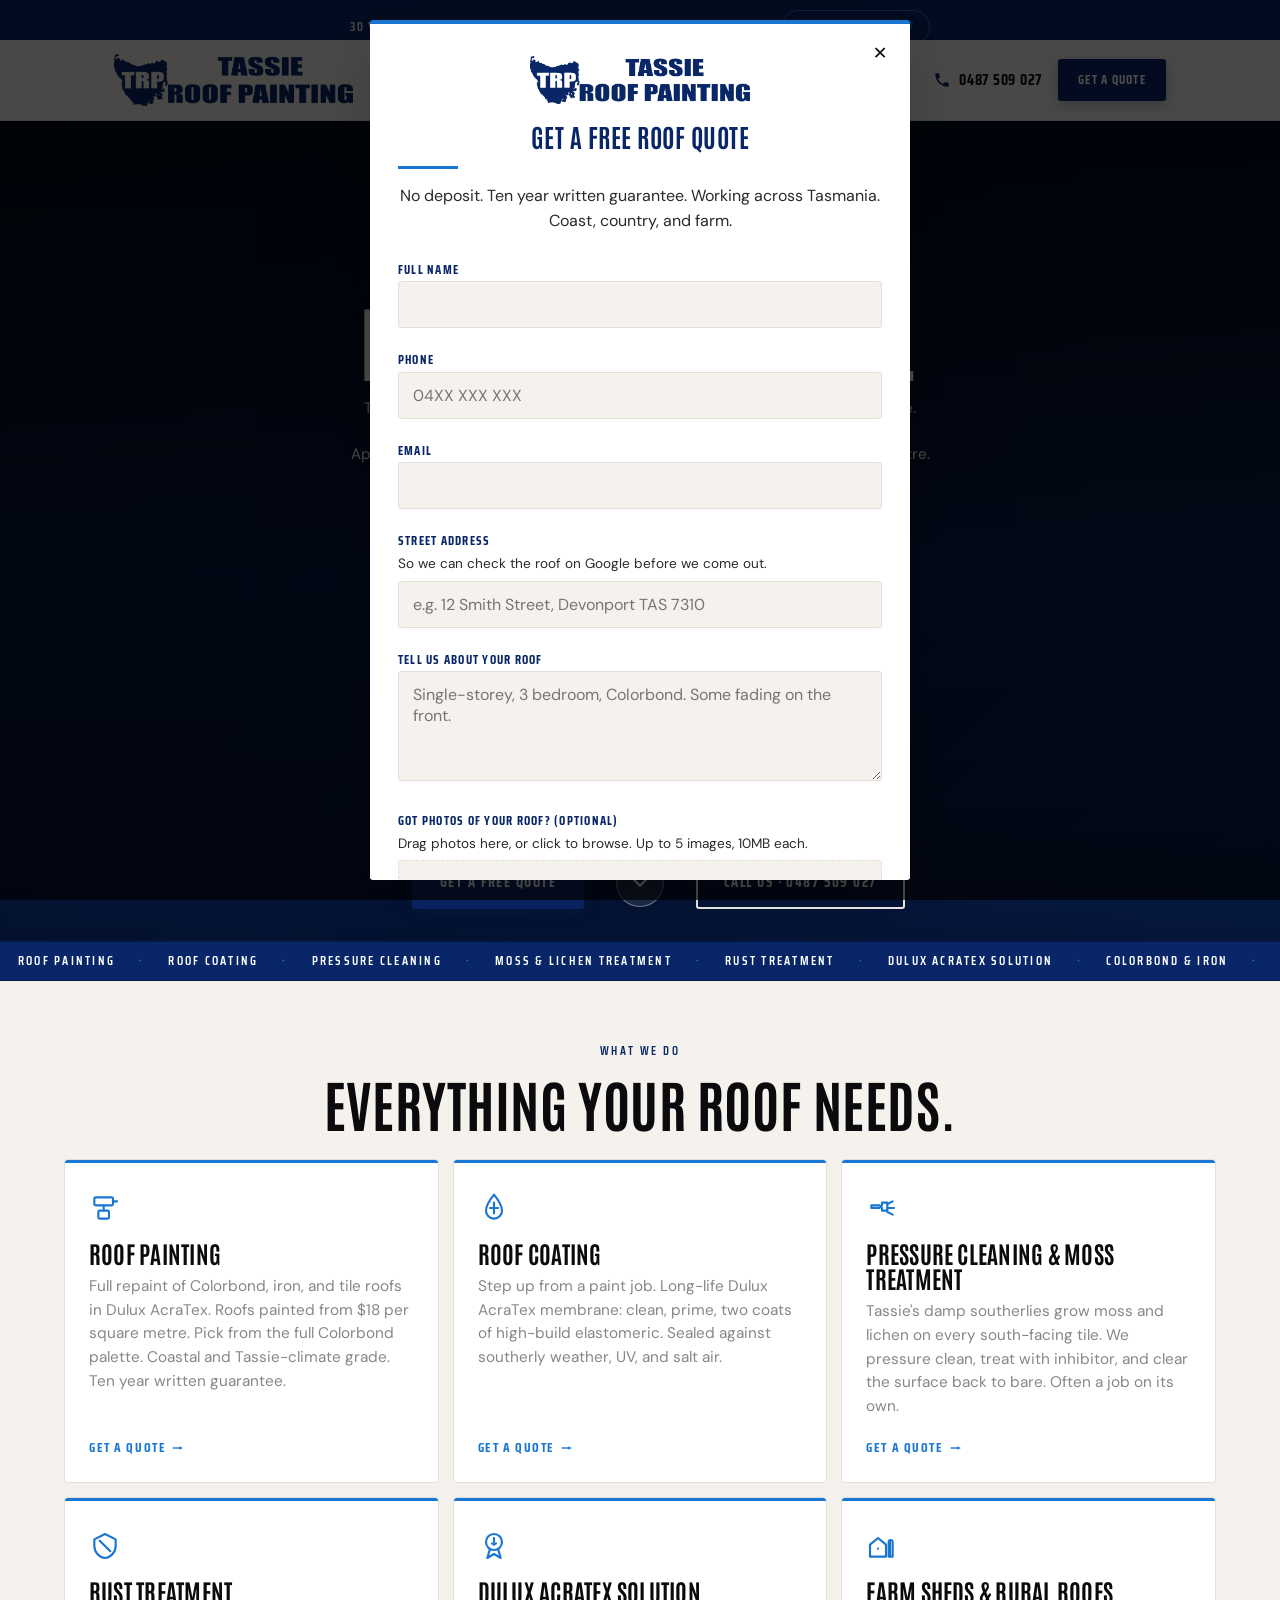
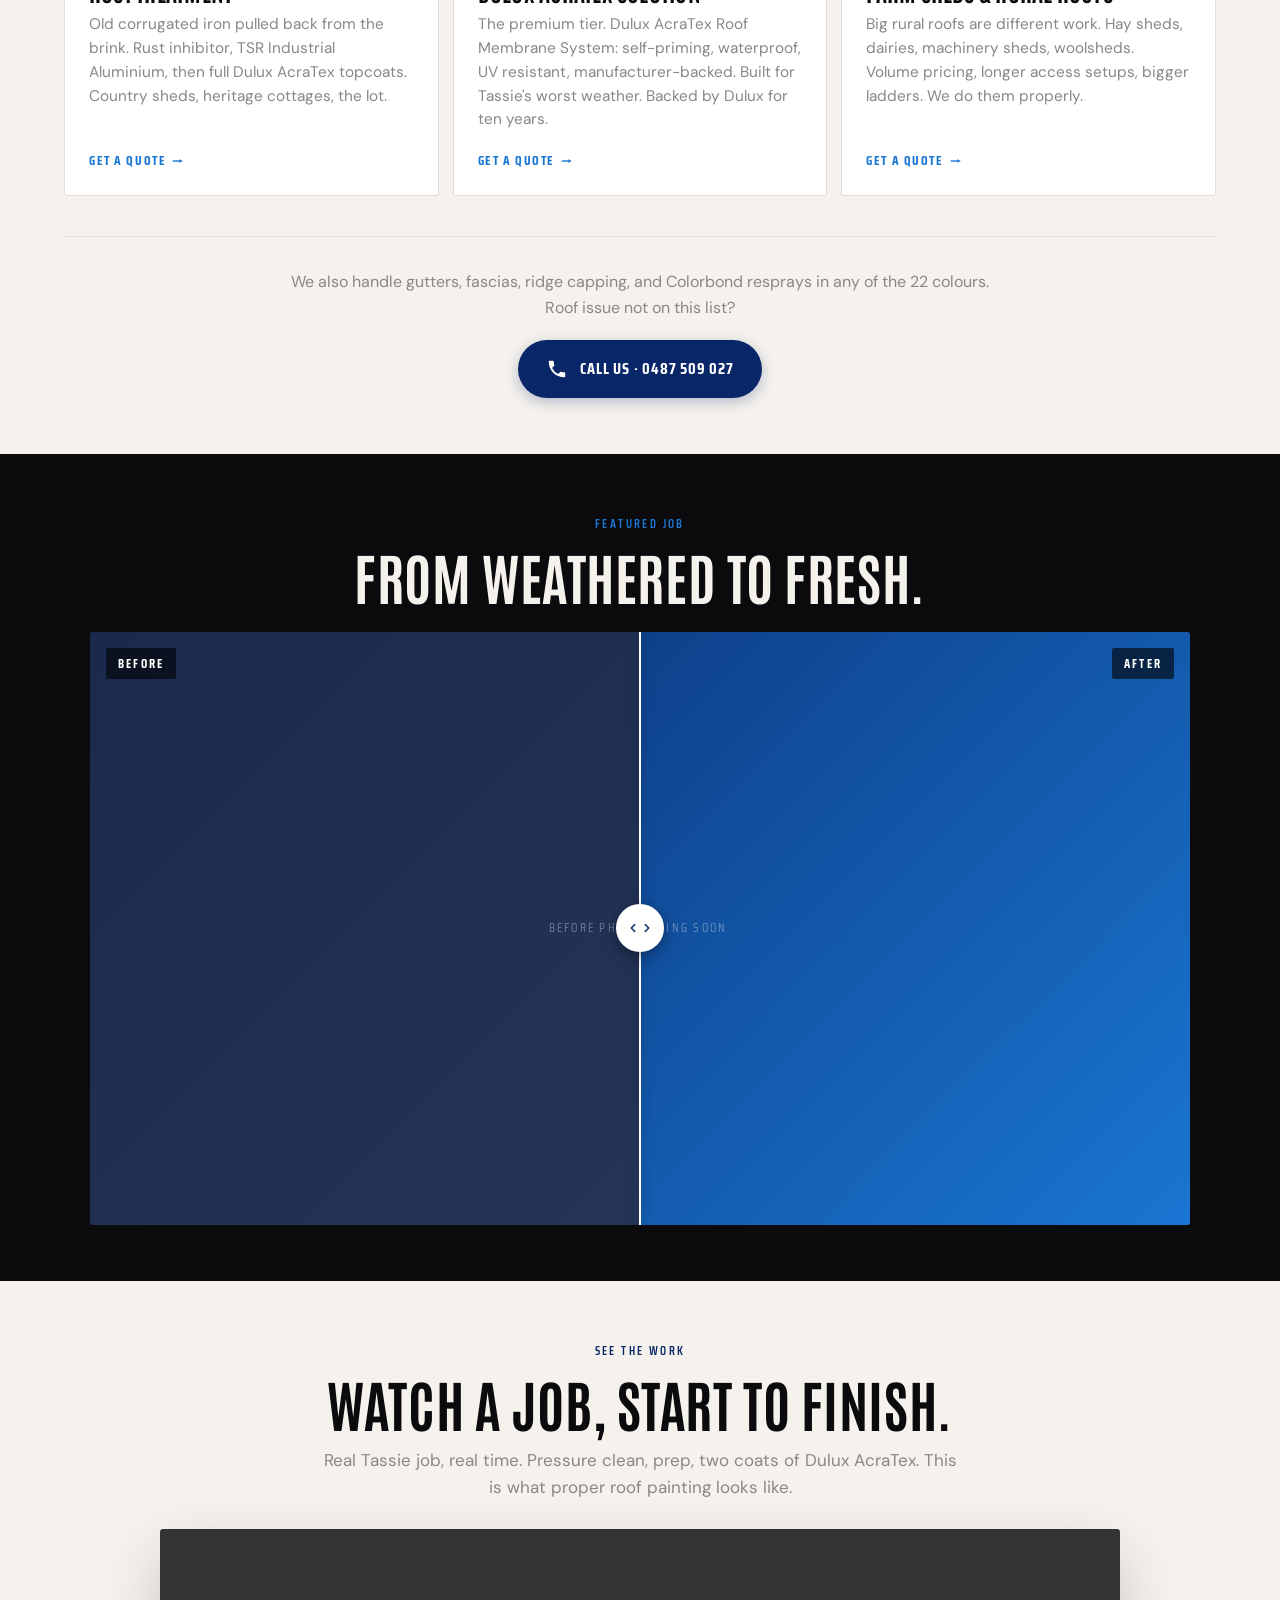
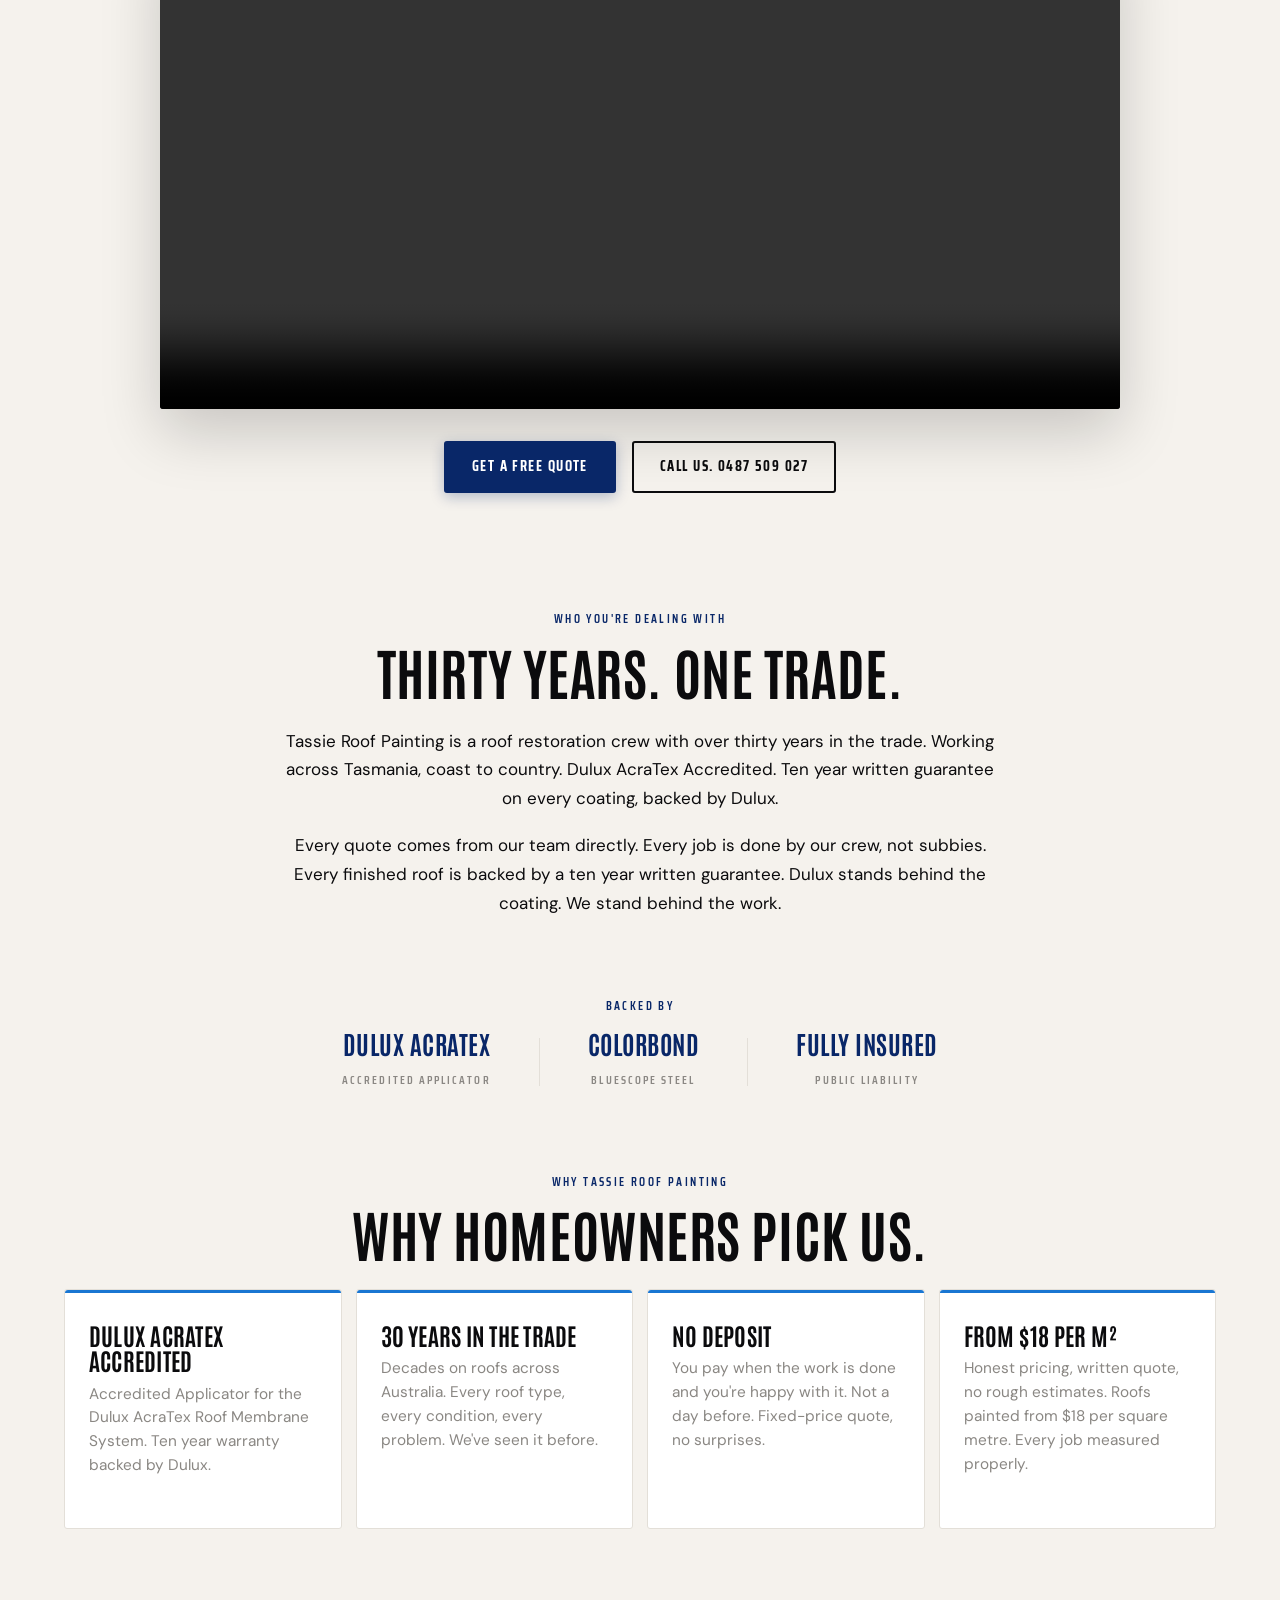
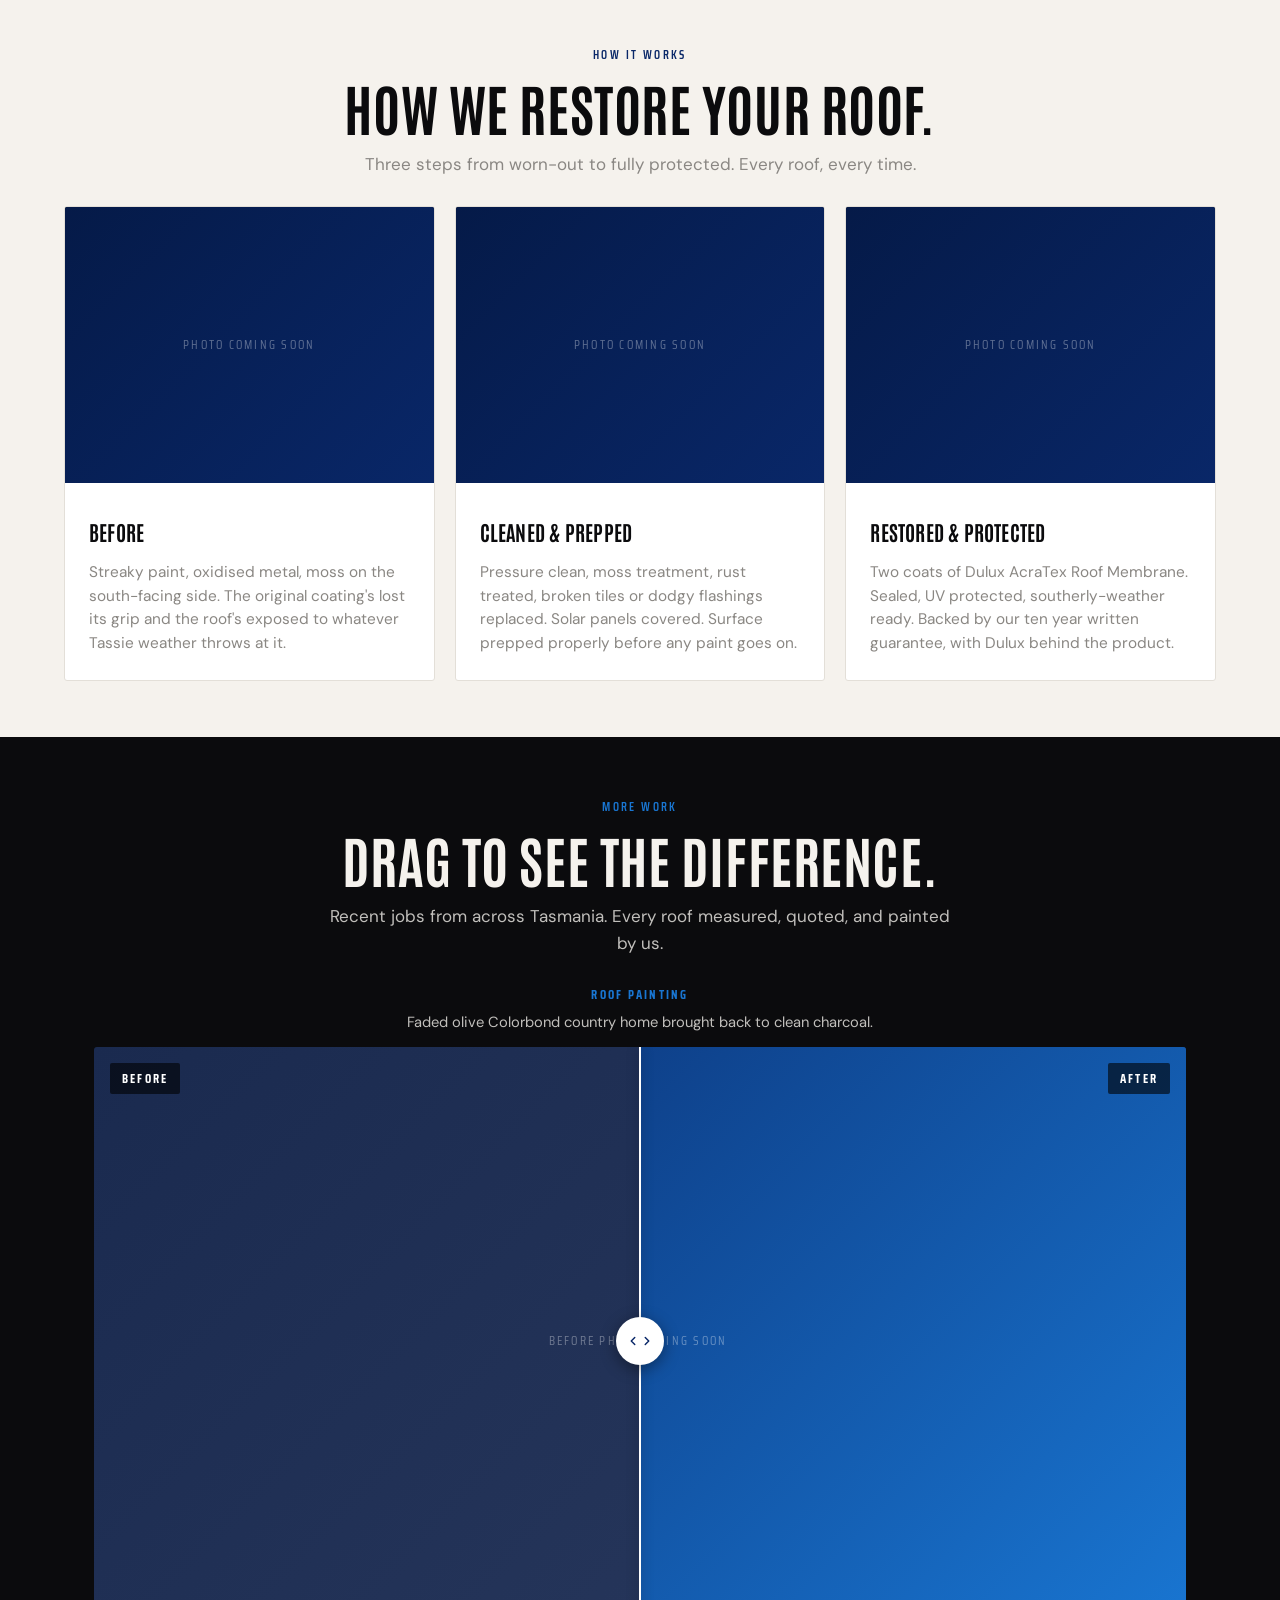
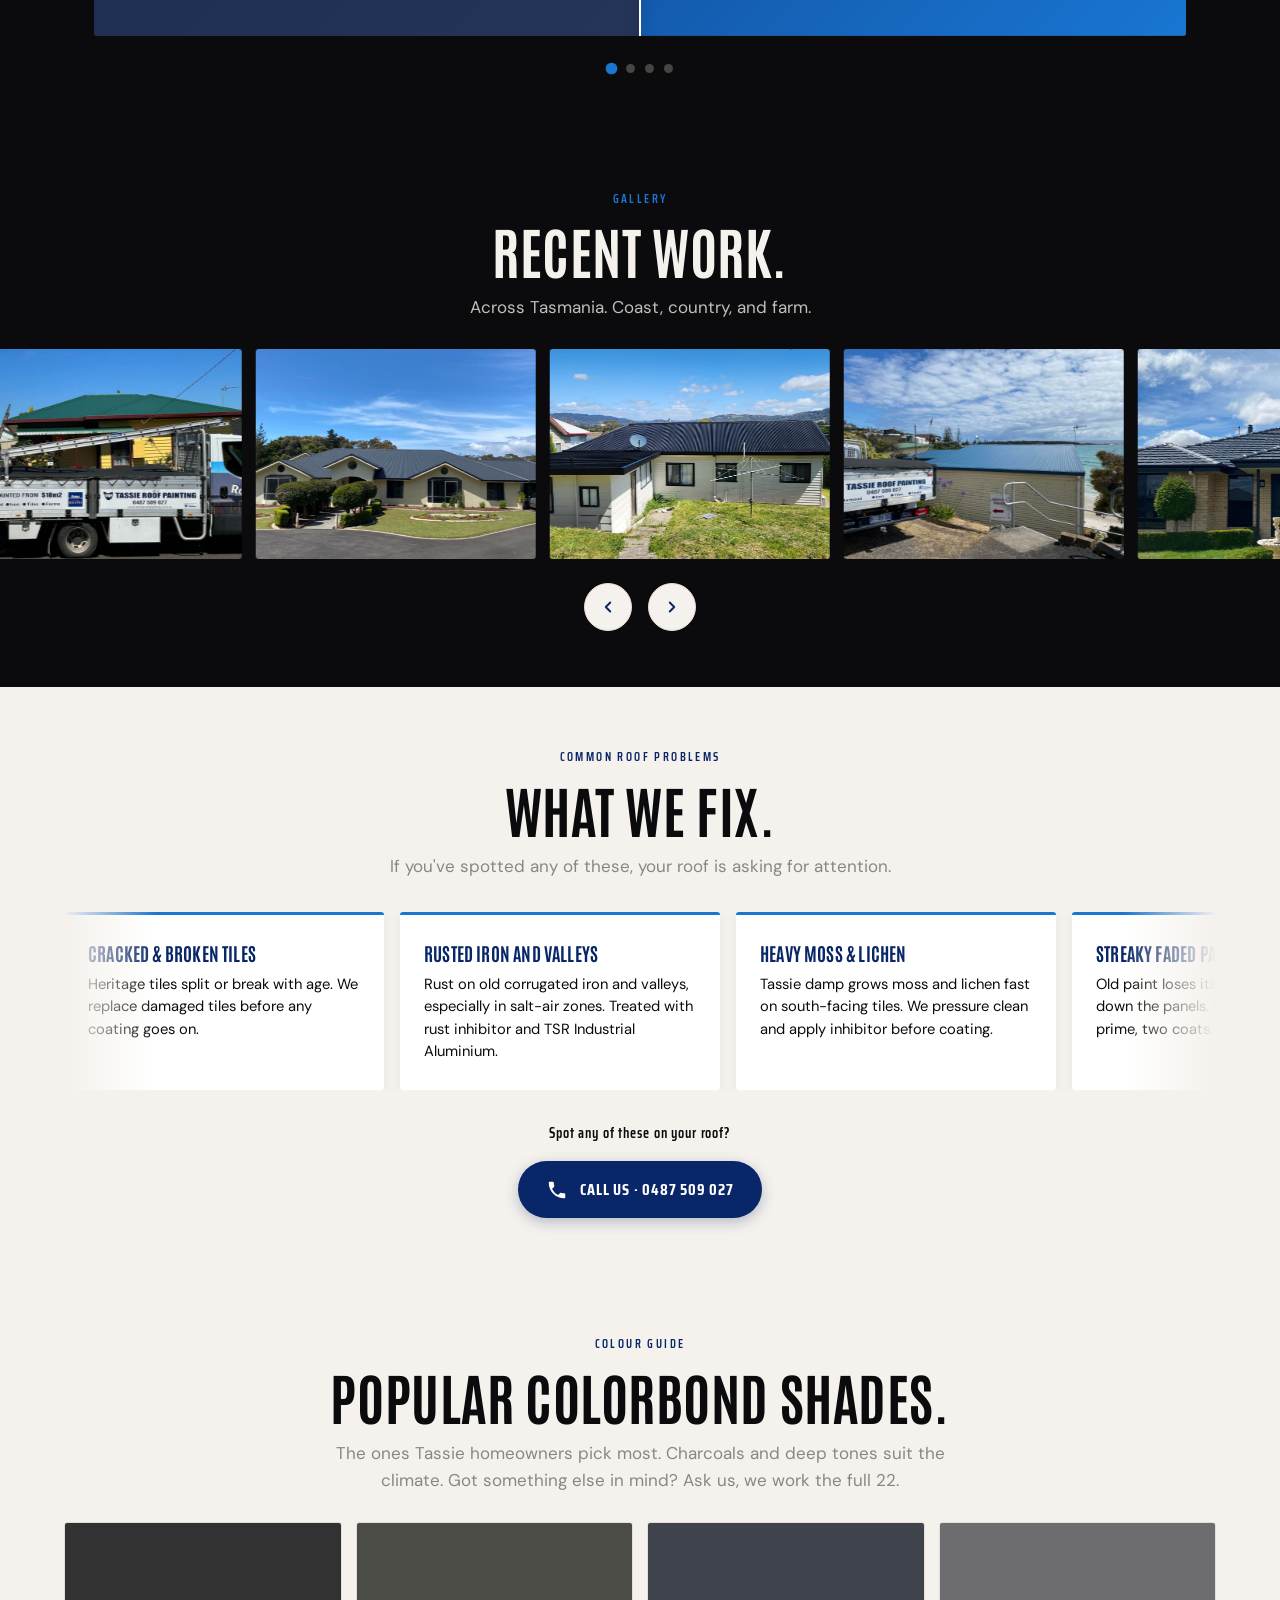
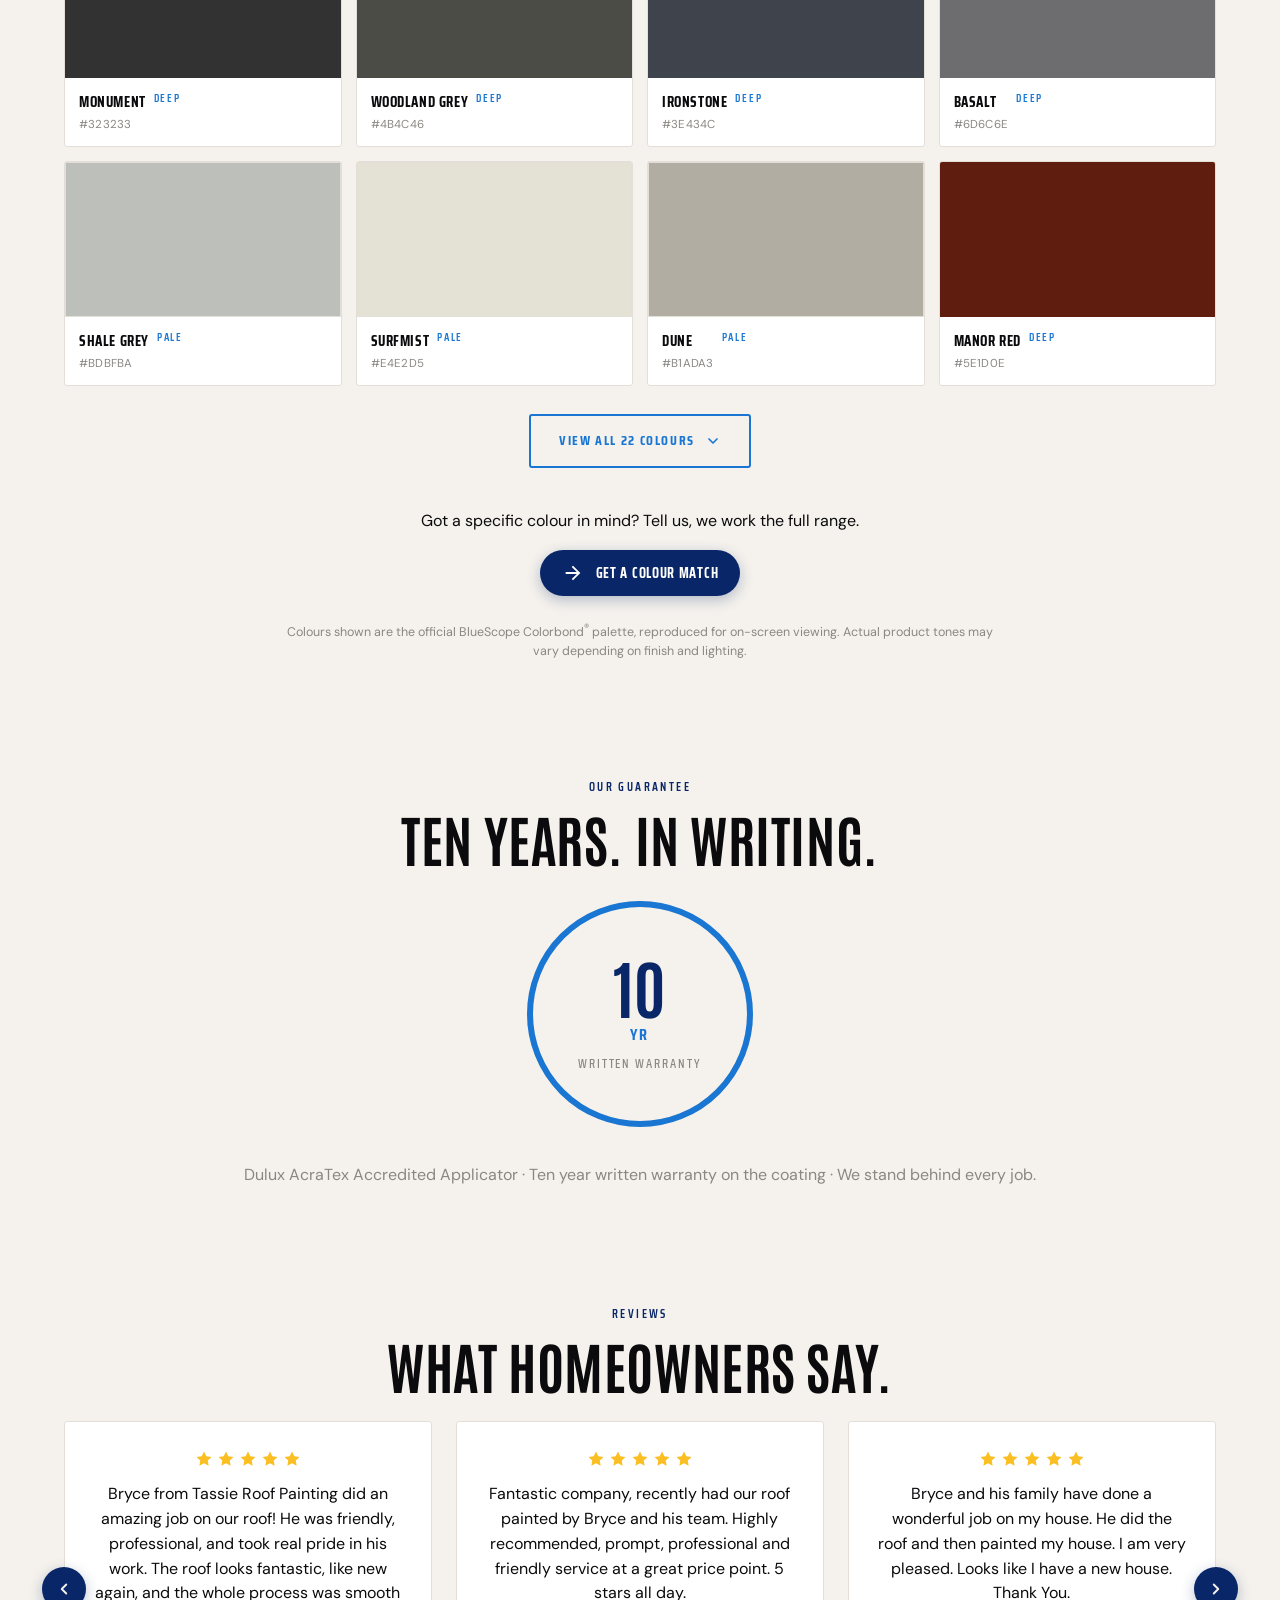
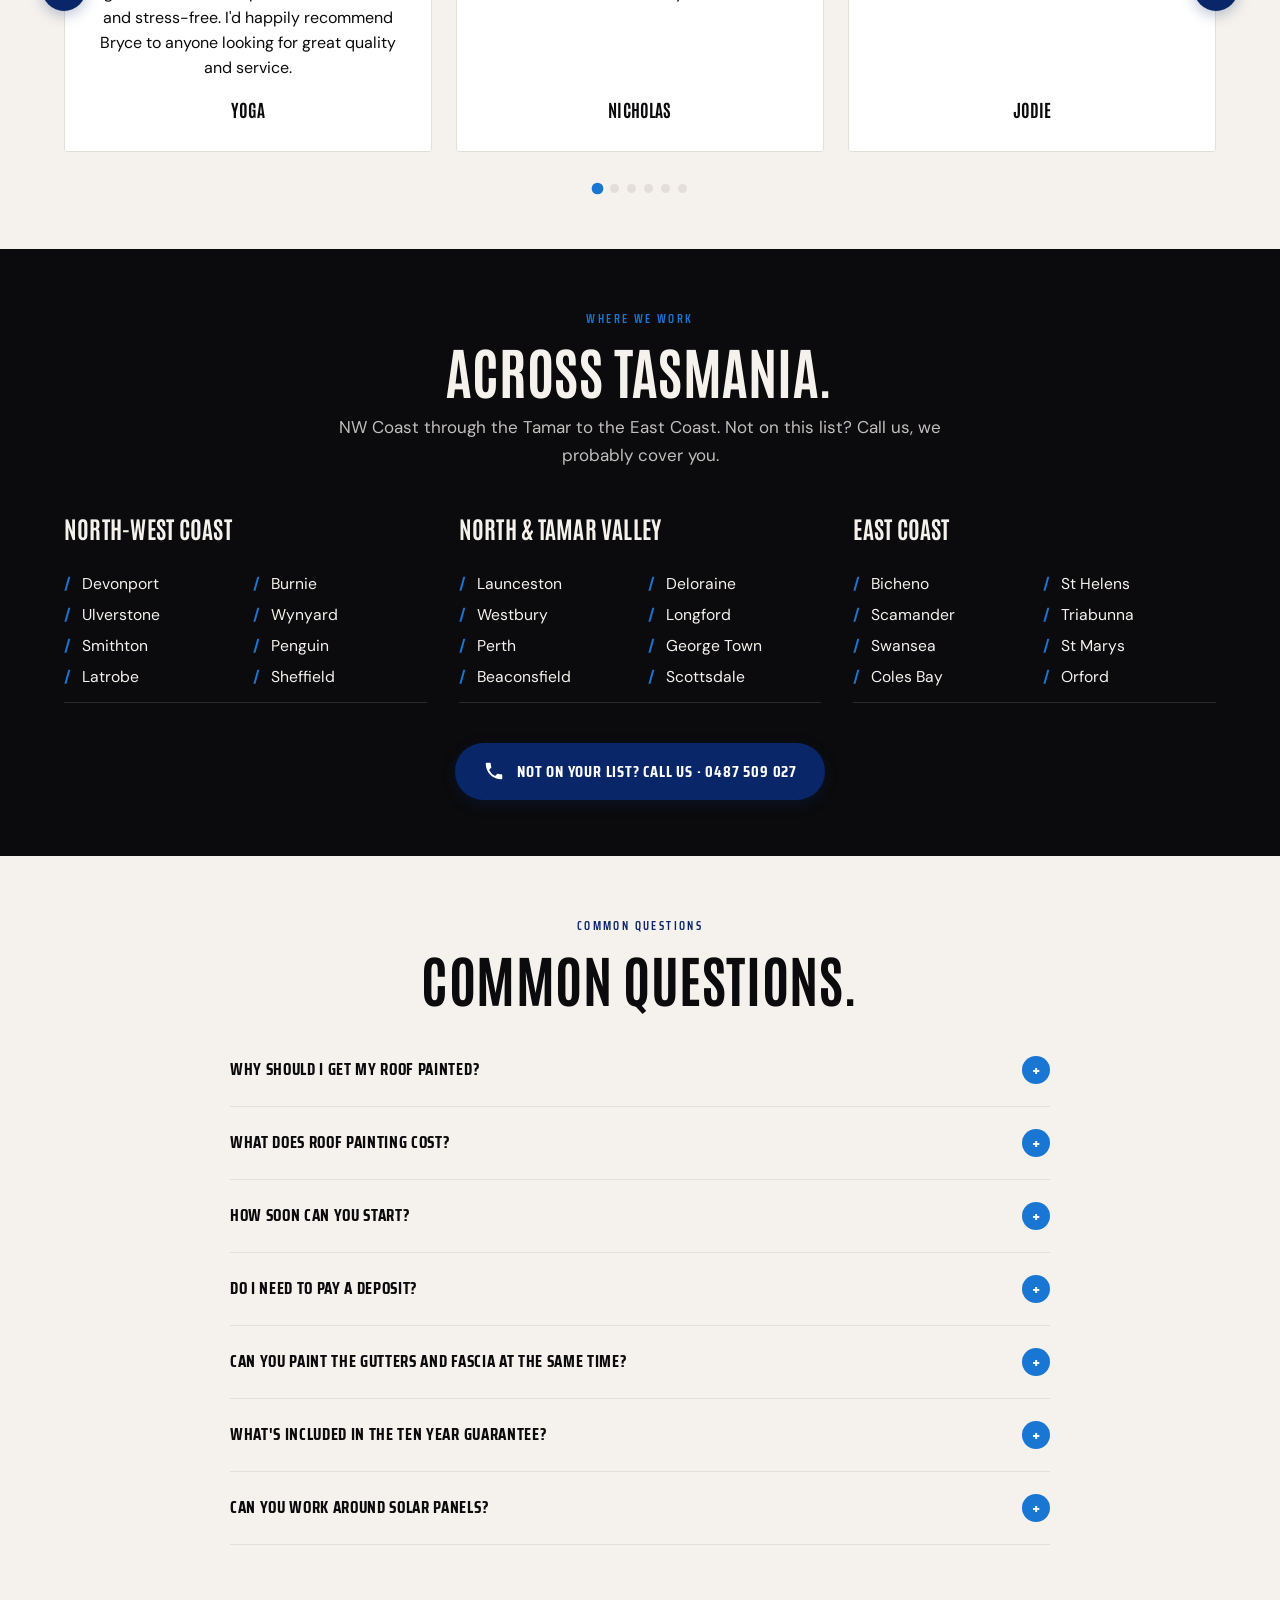
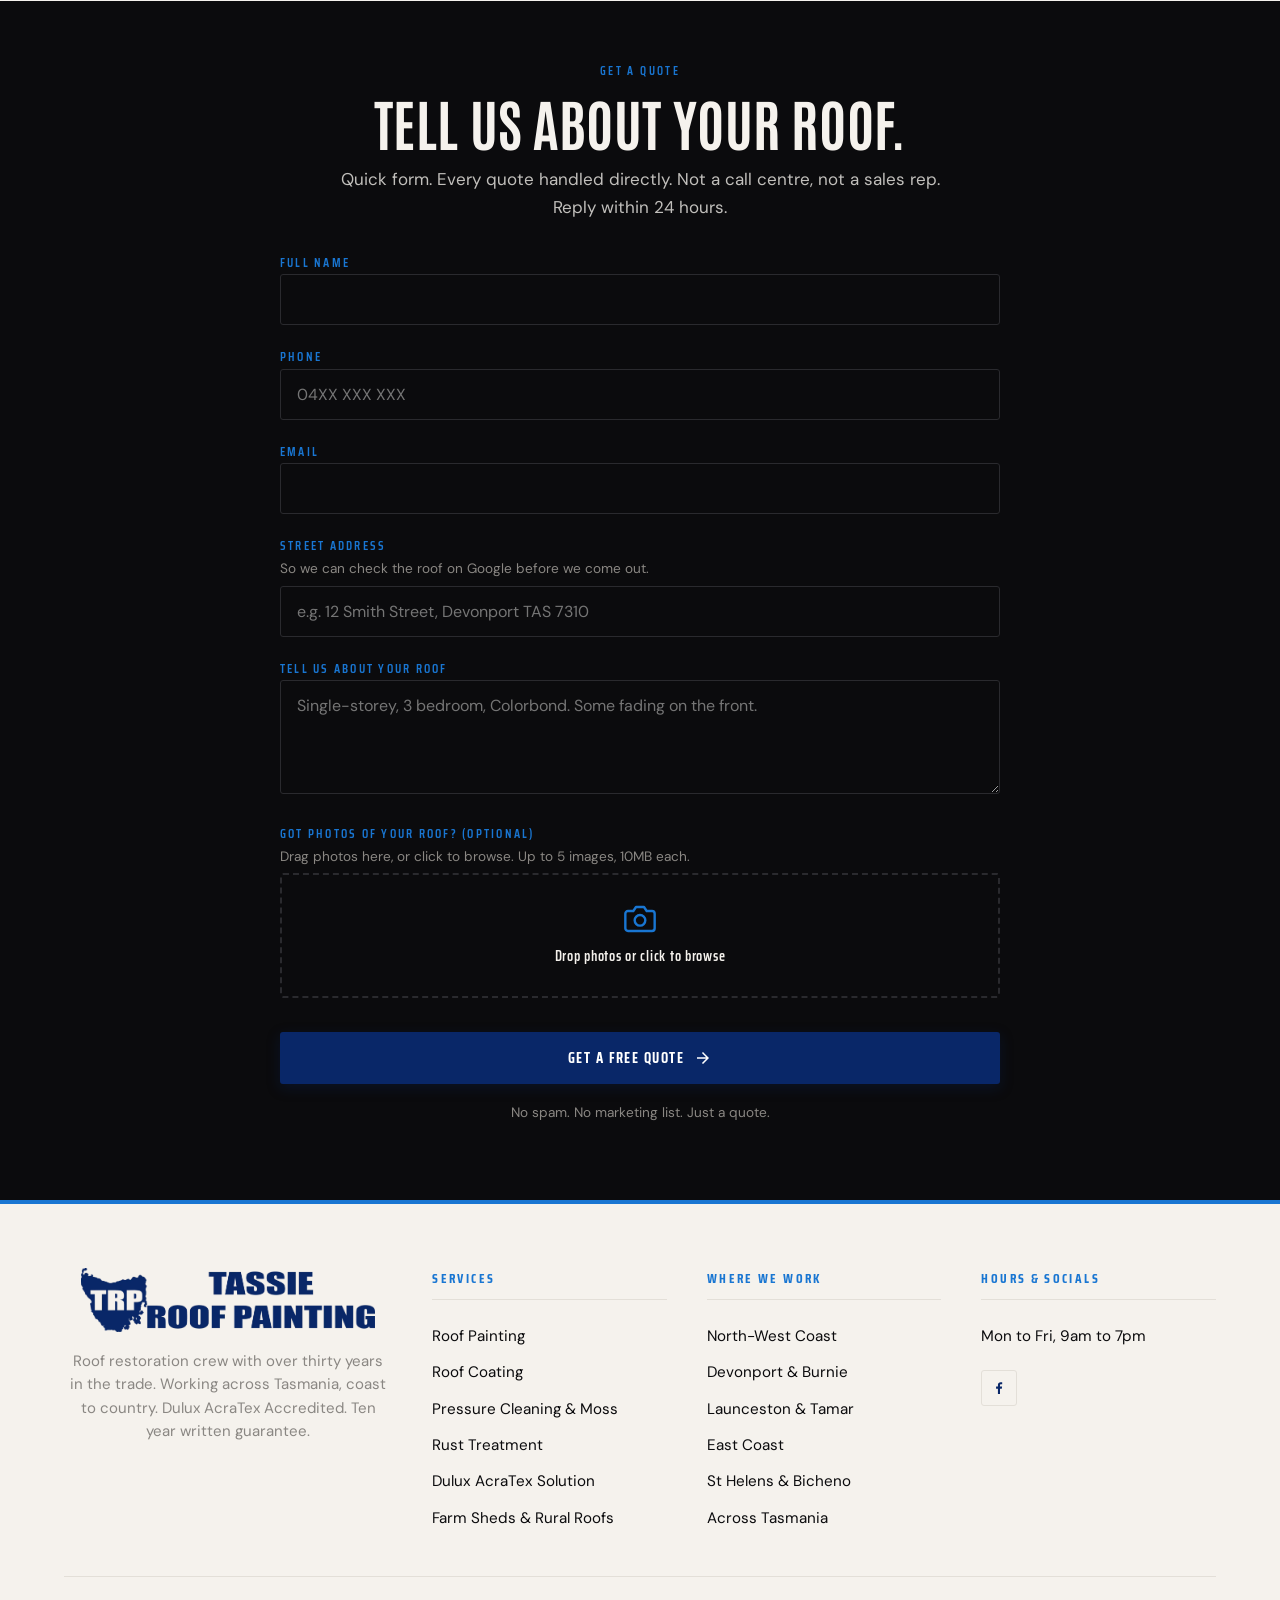
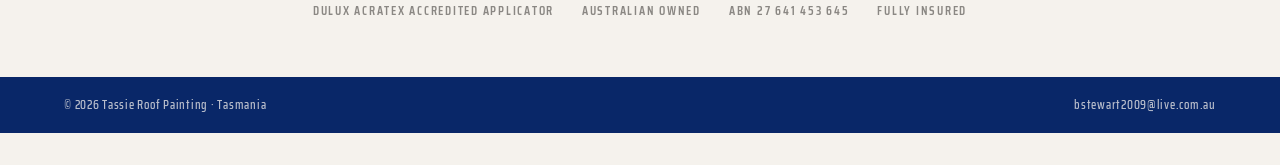
==== index.html @ ccc0cc47 "1" ====
<!DOCTYPE html>
<html lang="en-AU">
<head>
  <meta charset="UTF-8">
  <meta name="viewport" content="width=device-width, initial-scale=1.0">
  <title>Tassie Roof Painting · Dulux AcraTex Accredited · Tasmania</title>
  <meta name="description" content="Roof painting and coatings across Tasmania. Dulux AcraTex Accredited Applicator. Ten year written warranty. From $18 per square metre. No deposit. Call 0487 509 027.">
  <meta name="keywords" content="roof painting tasmania, dulux acratex tasmania, colorbond respray tasmania, roof coating tasmania, tile roof restoration tasmania, rust treatment tasmania, farm shed painting">

  <link rel="icon" type="image/png" href="images/favicon.png">
  <link rel="icon" type="image/png" sizes="32x32" href="images/favicon.png">
  <link rel="icon" type="image/png" sizes="192x192" href="images/favicon.png">
  <link rel="apple-touch-icon" href="images/favicon.png">
  <link rel="shortcut icon" href="images/favicon.png">
  <meta name="theme-color" content="#092768">

  <meta property="og:site_name" content="Tassie Roof Painting">
  <meta property="og:locale" content="en_AU">
  <meta property="og:type" content="website">
  <meta property="og:url" content="https://tassieroofpainting.com.au">
  <meta property="og:title" content="Tassie Roof Painting · Tasmania">
  <meta property="og:description" content="Roof painting and coatings across Tasmania. Dulux AcraTex Accredited. Ten year written warranty. From $18 per square metre. Call 0487 509 027.">
  <meta property="og:image" content="https://tassieroofpainting.com.au/images/grand_house_grey.jpg">
  <meta property="og:image:width" content="1200">
  <meta property="og:image:height" content="630">

  <meta name="twitter:card" content="summary_large_image">
  <meta name="twitter:title" content="Tassie Roof Painting · Tasmania">
  <meta name="twitter:description" content="Dulux AcraTex Accredited. Ten year written warranty. From $18/m². Call 0487 509 027.">
  <meta name="twitter:image" content="https://tassieroofpainting.com.au/images/grand_house_grey.jpg">

  <link rel="preconnect" href="https://fonts.googleapis.com">
  <link rel="preconnect" href="https://fonts.gstatic.com" crossorigin>
  <link href="https://fonts.googleapis.com/css2?family=Antonio:wght@400;600;700&family=Saira+Condensed:wght@400;500;600;700&family=DM+Sans:wght@400;500;600;700&display=swap" rel="stylesheet">

  <link rel="stylesheet" href="css/main.css">

  <script type="application/ld+json">
  {
    "@context": "https://schema.org",
    "@type": "RoofingContractor",
    "name": "Tassie Roof Painting",
    "image": "https://tassieroofpainting.com.au/images/grand_house_grey.jpg",
    "url": "https://tassieroofpainting.com.au",
    "telephone": "+61487509027",
    "email": "bstewart2009@live.com.au",
    "priceRange": "$$",
    "address": {
      "@type": "PostalAddress",
      "addressRegion": "TAS",
      "addressCountry": "AU"
    },
    "areaServed": [
      { "@type": "State", "name": "Tasmania" },
      { "@type": "Place", "name": "North-West Coast Tasmania" },
      { "@type": "Place", "name": "Northern Tasmania" },
      { "@type": "Place", "name": "Tamar Valley" },
      { "@type": "Place", "name": "East Coast Tasmania" }
    ],
    "openingHoursSpecification": {
      "@type": "OpeningHoursSpecification",
      "dayOfWeek": ["Monday","Tuesday","Wednesday","Thursday","Friday"],
      "opens": "09:00", "closes": "19:00"
    }
  }
  </script>
</head>
<body>

<!-- Hidden Netlify form pre-registration -->
<form name="quote" netlify netlify-honeypot="bot-field" hidden>
  <input type="text" name="name"><input type="tel" name="phone"><input type="email" name="email">
  <input type="text" name="street_address"><textarea name="message"></textarea>
  <input type="file" name="roof_photos" multiple><input type="text" name="bot-field">
  <input type="text" name="service_interest"><input type="text" name="colour_interest">
</form>
<form name="lead-popup" netlify netlify-honeypot="bot-field" hidden>
  <input type="text" name="name"><input type="tel" name="phone"><input type="email" name="email">
  <input type="text" name="street_address"><textarea name="message"></textarea>
  <input type="file" name="roof_photos" multiple><input type="text" name="bot-field">
</form>

<!-- Shared quote-fields template -->
<template id="quote-fields-template">
  <div class="field"><label><span class="field-label">Full Name</span>
    <input type="text" name="name" required autocomplete="name"></label></div>
  <div class="field"><label><span class="field-label">Phone</span>
    <input type="tel" name="phone" required autocomplete="tel" placeholder="04XX XXX XXX"></label></div>
  <div class="field"><label><span class="field-label">Email</span>
    <input type="email" name="email" required autocomplete="email"></label></div>
  <div class="field"><label><span class="field-label">Street address</span>
    <span class="field-help">So we can check the roof on Google before we come out.</span>
    <input type="text" name="street_address" required placeholder="e.g. 12 Smith Street, Devonport TAS 7310"></label></div>
  <div class="field"><label><span class="field-label">Tell us about your roof</span>
    <textarea name="message" required rows="4" placeholder="Single-storey, 3 bedroom, Colorbond. Some fading on the front."></textarea></label></div>
  <div class="field">
    <label class="field-above"><span class="field-label">Got photos of your roof? (Optional)</span>
      <span class="field-help">Drag photos here, or click to browse. Up to 5 images, 10MB each.</span></label>
    <label class="file-dropzone" data-dropzone>
      <svg class="dropzone-icon" viewBox="0 0 24 24" fill="none" stroke="currentColor" stroke-width="1.8" stroke-linecap="round" stroke-linejoin="round" aria-hidden="true"><path d="M23 19a2 2 0 01-2 2H3a2 2 0 01-2-2V8a2 2 0 012-2h4l2-3h6l2 3h4a2 2 0 012 2z"/><circle cx="12" cy="13" r="4"/></svg>
      <span class="dropzone-text">Drop photos or click to browse</span>
      <input type="file" name="roof_photos" accept="image/*" multiple data-file-input>
    </label>
    <div class="dropzone-previews" data-dropzone-previews></div>
    <div class="dropzone-error" data-dropzone-error hidden></div>
  </div>
  <button type="submit" class="btn btn-primary form-submit">Get a Free Quote
    <svg class="arrow" viewBox="0 0 24 24" fill="currentColor" aria-hidden="true"><path d="M12 4l-1.41 1.41L16.17 11H4v2h12.17l-5.58 5.59L12 20l8-8z"/></svg></button>
  <p class="form-note">No spam. No marketing list. Just a quote.</p>
</template>

<!-- 1. ANNOUNCE TICKER -->
<div class="announce-bar" aria-label="Announcements">
  <div class="announce-track" data-ticker-track>
    <span class="hot">NOW TAKING BOOKINGS ACROSS TASMANIA</span><span class="dot">·</span>
    <span>DULUX ACRATEX ACCREDITED APPLICATOR</span><span class="dot">·</span>
    <span>TEN YEAR WRITTEN GUARANTEE</span><span class="dot">·</span>
    <span>FROM $18 PER SQUARE METRE</span><span class="dot">·</span>
    <span>ZERO DEPOSIT</span><span class="dot">·</span>
    <span>30 YEARS IN THE TRADE</span><span class="dot">·</span>
    <span>CALL 0487 509 027</span><span class="dot">·</span>
    <span class="hot">NOW TAKING BOOKINGS ACROSS TASMANIA</span><span class="dot">·</span>
    <span>DULUX ACRATEX ACCREDITED APPLICATOR</span><span class="dot">·</span>
    <span>TEN YEAR WRITTEN GUARANTEE</span><span class="dot">·</span>
    <span>FROM $18 PER SQUARE METRE</span><span class="dot">·</span>
    <span>ZERO DEPOSIT</span><span class="dot">·</span>
    <span>30 YEARS IN THE TRADE</span><span class="dot">·</span>
    <span>CALL 0487 509 027</span><span class="dot">·</span>
  </div>
</div>

<!-- 2. HEADER -->
<header class="site-header" id="site-header">
  <nav class="nav" aria-label="Primary">
    <a href="/" class="brand" aria-label="Tassie Roof Painting home">
      <img src="images/logo.png" alt="Tassie Roof Painting" class="brand-logo" width="2911" height="634">
    </a>
    <ul class="nav-links">
      <li><a href="#services">Services</a></li>
      <li><a href="#work">Work</a></li>
      <li><a href="#areas">Areas</a></li>
      <li><a href="#about">About</a></li>
      <li><a href="#faq">FAQ</a></li>
    </ul>
    <div class="nav-cta">
      <a href="tel:0487509027" class="nav-phone" aria-label="Call 0487 509 027">
        <svg viewBox="0 0 24 24" fill="currentColor" aria-hidden="true"><path d="M20 15.5c-1.25 0-2.45-.2-3.57-.57a1 1 0 00-1.02.24l-2.2 2.2a15.1 15.1 0 01-6.59-6.59l2.2-2.2a1 1 0 00.24-1.02A11.36 11.36 0 018.5 4a1 1 0 00-1-1H4a1 1 0 00-1 1c0 9.39 7.61 17 17 17a1 1 0 001-1v-3.5a1 1 0 00-1-1z"/></svg>
        0487 509 027
      </a>
      <button type="button" class="btn btn-primary" data-open-quote>Get a Quote</button>
    </div>
    <button class="nav-burger" aria-label="Open menu" aria-controls="mobile-sheet"><span></span></button>
  </nav>
</header>

<!-- 2b. STICKY CREDENTIAL MICRO-BAR. Slides down once user scrolls past hero -->
<div class="sticky-creds" id="sticky-creds" aria-hidden="true">
  <div class="wrap">
    <div class="sticky-creds-row">
      <span class="sticky-creds-item">30 Years</span>
      <span class="sticky-creds-sep">&middot;</span>
      <span class="sticky-creds-item">Dulux AcraTex Accredited</span>
      <span class="sticky-creds-sep">&middot;</span>
      <span class="sticky-creds-item">10 Year Warranty</span>
      <a href="tel:0487509027" class="sticky-creds-cta" data-phone-link>
        Call &middot; 0487 509 027
      </a>
    </div>
  </div>
</div>

<!-- 3. MOBILE DRAWER -->
<div class="mobile-sheet" id="mobile-sheet" role="dialog" aria-modal="true" aria-hidden="true">
  <div class="mobile-sheet-head">
    <a href="/" class="brand"><img src="images/logo.png" alt="Tassie Roof Painting" class="brand-logo" width="2911" height="634"></a>
    <button class="close" aria-label="Close menu">&#x2715;</button>
  </div>
  <ul>
    <li><a href="#services">Services</a></li>
    <li><a href="#work">Work</a></li>
    <li><a href="#areas">Areas</a></li>
    <li><a href="#about">About</a></li>
    <li><a href="#faq">FAQ</a></li>
  </ul>
  <div class="mobile-cta">
    <a href="tel:0487509027" class="btn btn-outline-light">Call 0487 509 027</a>
    <button type="button" class="btn btn-primary" data-open-quote>Get a Quote</button>
  </div>
</div>

<!-- 4. HERO -->
<section class="hero" data-hero>
  <div class="hero-content" data-hero-content>
    <div class="hero-top">
      <p class="hero-eyebrow">DULUX ACRATEX ACCREDITED &middot; 30 YEARS &middot; TASMANIA</p>
      <h1 class="hero-headline">TASSIE ROOFS.<br>PROPERLY COATED.</h1>
    </div>
    <div class="hero-bottom">
      <p class="hero-sub hero-sub-mobile">Tassie Roof Painting. Roof restoration crew with over thirty years in the trade. Working across Tasmania, coast to country. Dulux AcraTex Accredited. Ten year written guarantee. Roofs painted from $18 per square metre. No deposit.</p>
      <p class="hero-sub hero-sub-desktop">Tassie Roof Painting. Roof restoration crew with over thirty years in the trade. Working across Tasmania, coast to country. Dulux AcraTex Accredited Applicator. Ten year written guarantee. Roofs painted from $18 per square metre. No deposit.</p>
      <div class="hero-ctas">
        <button type="button" class="btn btn-primary" data-open-quote>Get a Free Quote</button>
        <a href="tel:0487509027" class="btn btn-outline-light">Call Us &middot; 0487 509 027</a>
      </div>
      <p class="hero-trust">
        <span>Dulux AcraTex Accredited</span><span class="sep">&middot;</span>
        <span>Fully Insured</span><span class="sep">&middot;</span>
        <span>10 Year Written Warranty</span>
      </p>
    </div>
  </div>
  <div class="hero-bottom-bar" aria-hidden="false">
    <button type="button" class="hero-cta-left btn btn-primary" data-open-quote>
      Get a Free Quote
    </button>
    <a href="#services" class="hero-scroll-arrow" aria-label="Scroll to services">
      <svg viewBox="0 0 24 24" fill="none" stroke="currentColor" stroke-width="2.5" stroke-linecap="round" stroke-linejoin="round">
        <path d="M6 9l6 6 6-6"/>
      </svg>
    </a>
    <a href="tel:0487509027" class="hero-cta-right btn btn-outline-light" data-phone-link>
      Call us &middot; 0487 509 027
    </a>
  </div>
</section>

<!-- 5. SERVICES TICKER -->
<div class="ticker" aria-hidden="true">
  <div class="ticker-track" data-ticker-track>
    <span>Roof Painting</span><span class="sep">&middot;</span>
    <span>Roof Coating</span><span class="sep">&middot;</span>
    <span>Pressure Cleaning</span><span class="sep">&middot;</span>
    <span>Moss &amp; Lichen Treatment</span><span class="sep">&middot;</span>
    <span>Rust Treatment</span><span class="sep">&middot;</span>
    <span>Dulux AcraTex Solution</span><span class="sep">&middot;</span>
    <span>Colorbond &amp; Iron</span><span class="sep">&middot;</span>
    <span>Tile Roofs</span><span class="sep">&middot;</span>
    <span>Farm Sheds &amp; Rural Roofs</span><span class="sep">&middot;</span>
    <span>Roof Painting</span><span class="sep">&middot;</span>
    <span>Roof Coating</span><span class="sep">&middot;</span>
    <span>Pressure Cleaning</span><span class="sep">&middot;</span>
    <span>Moss &amp; Lichen Treatment</span><span class="sep">&middot;</span>
    <span>Rust Treatment</span><span class="sep">&middot;</span>
    <span>Dulux AcraTex Solution</span><span class="sep">&middot;</span>
    <span>Colorbond &amp; Iron</span><span class="sep">&middot;</span>
    <span>Tile Roofs</span><span class="sep">&middot;</span>
    <span>Farm Sheds &amp; Rural Roofs</span><span class="sep">&middot;</span>
  </div>
</div>

<!-- 6. SERVICES -->
<section id="services" class="section-paper">
  <div class="wrap">
    <div class="section-head reveal">
      <span class="eyebrow">What We Do</span>
      <h2>Everything your roof needs.</h2>
    </div>
    <div class="services-grid">
      <article class="service-card reveal">
        <svg class="service-icon" viewBox="0 0 24 24" fill="none" stroke="currentColor" stroke-width="1.6" stroke-linecap="round" stroke-linejoin="round" aria-hidden="true"><rect x="4" y="4" width="14" height="6" rx="1"/><path d="M18 7h3"/><path d="M11 10v4"/><rect x="7" y="14" width="8" height="6" rx="1"/></svg>
        <h3>Roof Painting</h3>
        <p>Full repaint of Colorbond, iron, and tile roofs in Dulux AcraTex. Roofs painted from $18 per square metre. Pick from the full Colorbond palette. Coastal and Tassie-climate grade. Ten year written guarantee.</p>
        <a href="#quote" class="learn" data-open-quote data-service="Roof Painting">Get a Quote <span class="arrow">&rarr;</span></a>
      </article>

      <article class="service-card reveal">
        <svg class="service-icon" viewBox="0 0 24 24" fill="none" stroke="currentColor" stroke-width="1.6" stroke-linecap="round" stroke-linejoin="round" aria-hidden="true"><path d="M12 2C8 7 6 11 6 14a6 6 0 0012 0c0-3-2-7-6-12z"/><path d="M12 8v8"/><path d="M9 12h6"/></svg>
        <h3>Roof Coating</h3>
        <p>Step up from a paint job. Long-life Dulux AcraTex membrane: clean, prime, two coats of high-build elastomeric. Sealed against southerly weather, UV, and salt air.</p>
        <a href="#quote" class="learn" data-open-quote data-service="Roof Coating">Get a Quote <span class="arrow">&rarr;</span></a>
      </article>

      <article class="service-card reveal">
        <svg class="service-icon" viewBox="0 0 24 24" fill="none" stroke="currentColor" stroke-width="1.6" stroke-linecap="round" stroke-linejoin="round" aria-hidden="true"><path d="M4 12h6l2-2v-2h4v6h-4v-2l-2-2H4z"/><path d="M16 9l4-2"/><path d="M16 12h5"/><path d="M16 15l4 2"/></svg>
        <h3>Pressure Cleaning &amp; Moss Treatment</h3>
        <p>Tassie's damp southerlies grow moss and lichen on every south-facing tile. We pressure clean, treat with inhibitor, and clear the surface back to bare. Often a job on its own.</p>
        <a href="#quote" class="learn" data-open-quote data-service="Pressure Cleaning &amp; Moss Treatment">Get a Quote <span class="arrow">&rarr;</span></a>
      </article>

      <article class="service-card reveal">
        <svg class="service-icon" viewBox="0 0 24 24" fill="none" stroke="currentColor" stroke-width="1.6" stroke-linecap="round" stroke-linejoin="round" aria-hidden="true"><path d="M12 3l8 4v5c0 4.5-3.5 8.5-8 9-4.5-.5-8-4.5-8-9V7z"/><path d="M8 8l8 8"/></svg>
        <h3>Rust Treatment</h3>
        <p>Old corrugated iron pulled back from the brink. Rust inhibitor, TSR Industrial Aluminium, then full Dulux AcraTex topcoats. Country sheds, heritage cottages, the lot.</p>
        <a href="#quote" class="learn" data-open-quote data-service="Rust Treatment">Get a Quote <span class="arrow">&rarr;</span></a>
      </article>

      <article class="service-card reveal">
        <svg class="service-icon" viewBox="0 0 24 24" fill="none" stroke="currentColor" stroke-width="1.6" stroke-linecap="round" stroke-linejoin="round" aria-hidden="true"><circle cx="12" cy="9" r="6"/><path d="M9 14l-2 7 5-3 5 3-2-7"/><path d="M12 6v3"/><path d="M10.5 10l1.5 1 1.5-1"/></svg>
        <h3>Dulux AcraTex Solution</h3>
        <p>The premium tier. Dulux AcraTex Roof Membrane System: self-priming, waterproof, UV resistant, manufacturer-backed. Built for Tassie's worst weather. Backed by Dulux for ten years.</p>
        <a href="#quote" class="learn" data-open-quote data-service="Dulux AcraTex Solution">Get a Quote <span class="arrow">&rarr;</span></a>
      </article>

      <article class="service-card reveal">
        <svg class="service-icon" viewBox="0 0 24 24" fill="none" stroke="currentColor" stroke-width="1.6" stroke-linecap="round" stroke-linejoin="round" aria-hidden="true"><path d="M3 11l6-5 6 5v9H3z"/><path d="M9 14h0"/><path d="M18 8v12h2V9a1.5 1.5 0 00-3 0v11"/></svg>
        <h3>Farm Sheds &amp; Rural Roofs</h3>
        <p>Big rural roofs are different work. Hay sheds, dairies, machinery sheds, woolsheds. Volume pricing, longer access setups, bigger ladders. We do them properly.</p>
        <a href="#quote" class="learn" data-open-quote data-service="Farm Sheds &amp; Rural Roofs">Get a Quote <span class="arrow">&rarr;</span></a>
      </article>
    </div>
    <div class="services-cta-block reveal">
      <p class="services-also">We also handle gutters, fascias, ridge capping, and Colorbond resprays in any of the 22 colours. Roof issue not on this list?</p>
      <a href="tel:0487509027" class="phone-pill">
        <svg viewBox="0 0 24 24" fill="currentColor" aria-hidden="true"><path d="M20 15.5c-1.25 0-2.45-.2-3.57-.57a1 1 0 00-1.02.24l-2.2 2.2a15.1 15.1 0 01-6.59-6.59l2.2-2.2a1 1 0 00.24-1.02A11.36 11.36 0 018.5 4a1 1 0 00-1-1H4a1 1 0 00-1 1c0 9.39 7.61 17 17 17a1 1 0 001-1v-3.5a1 1 0 00-1-1z"/></svg>
        <span class="phone-pill-label phone-pill-desktop">Call Us &middot; 0487 509 027</span>
        <span class="phone-pill-label phone-pill-mobile">Call &middot; 0487 509 027</span>
      </a>
    </div>
  </div>
</section>

<!-- 8. FEATURED JOB · DARK -->
<section class="section-dark featured-job">
  <div class="wrap">
    <div class="section-head reveal">
      <span class="eyebrow">Featured Job</span>
      <h2>From weathered to fresh.</h2>
    </div>
    <div class="ba-slider reveal" role="img" aria-label="Drag to compare before and after">
      <div class="pane before">
        <div class="placeholder-block placeholder-before"></div>
      </div>
      <div class="pane after">
        <div class="placeholder-block placeholder-after"></div>
      </div>
      <span class="ba-label ba-label-before">Before</span>
      <span class="ba-label ba-label-after">After</span>
      <div class="ba-handle handle" aria-hidden="true">
        <span class="handle-grip">
          <svg viewBox="0 0 24 24" fill="none" stroke="currentColor" stroke-width="2.5" stroke-linecap="round" stroke-linejoin="round"><path d="M15 6l-6 6 6 6"/></svg>
          <svg viewBox="0 0 24 24" fill="none" stroke="currentColor" stroke-width="2.5" stroke-linecap="round" stroke-linejoin="round"><path d="M9 6l6 6-6 6"/></svg>
        </span>
      </div>
    </div>
  </div>
</section>

<!-- 8b. WATCH A JOB START TO FINISH · paper -->
<section class="section-paper watch-section">
  <div class="wrap">
    <div class="section-head reveal">
      <span class="eyebrow">See The Work</span>
      <h2>Watch a job, start to finish.</h2>
      <p>Real Tassie job, real time. Pressure clean, prep, two coats of Dulux AcraTex. This is what proper roof painting looks like.</p>
    </div>
    <div class="watch-video reveal">
      <video autoplay muted loop playsinline preload="metadata" class="media-video" controls>
        <source src="images/process_video.mp4" type="video/mp4">
      </video>
    </div>
    <div class="watch-cta reveal">
      <button type="button" class="btn btn-primary" data-open-quote>Get a Free Quote</button>
      <a href="tel:0487509027" class="btn btn-outline-dark">Call Us. 0487 509 027</a>
    </div>
  </div>
</section>

<!-- 9. ABOUT · paper, single column -->
<section id="about" class="section-paper">
  <div class="wrap">
    <div class="section-head reveal">
      <span class="eyebrow">Who You're Dealing With</span>
      <h2>Thirty years. One trade.</h2>
    </div>
    <div class="about-body reveal">
      <p>Tassie Roof Painting is a roof restoration crew with over thirty years in the trade. Working across Tasmania, coast to country. Dulux AcraTex Accredited. Ten year written guarantee on every coating, backed by Dulux.</p>
      <p>Every quote comes from our team directly. Every job is done by our crew, not subbies. Every finished roof is backed by a ten year written guarantee. Dulux stands behind the coating. We stand behind the work.</p>
    </div>
  </div>
</section>

<!-- 9b. TRUST BADGE SECTION -->
<!-- PLACEHOLDER · Replace text badges with real logo PNGs once partner artwork is supplied. -->
<section class="section-paper trust-section">
  <div class="wrap">
    <div class="trust-header">
      <span class="eyebrow">Backed By</span>
    </div>
    <div class="trust-badge-row">
      <div class="trust-badge">
        <span class="trust-badge-mark">DULUX ACRATEX</span>
        <span class="trust-badge-label">Accredited Applicator</span>
      </div>
      <span class="trust-badge-divider" aria-hidden="true"></span>
      <div class="trust-badge">
        <span class="trust-badge-mark">COLORBOND</span>
        <span class="trust-badge-label">BlueScope Steel</span>
      </div>
      <span class="trust-badge-divider" aria-hidden="true"></span>
      <div class="trust-badge">
        <span class="trust-badge-mark">FULLY INSURED</span>
        <span class="trust-badge-label">Public Liability</span>
      </div>
    </div>
  </div>
</section>

<!-- 9c. WHY CHOOSE US · paper, 4 reason tiles -->
<section id="why" class="section-paper">
  <div class="wrap">
    <div class="section-head reveal">
      <span class="eyebrow">Why Tassie Roof Painting</span>
      <h2>Why homeowners pick us.</h2>
    </div>
    <div class="services-grid">
      <article class="service-card reveal">
        <h3>Dulux AcraTex Accredited</h3>
        <p>Accredited Applicator for the Dulux AcraTex Roof Membrane System. Ten year warranty backed by Dulux.</p>
      </article>
      <article class="service-card reveal">
        <h3>30 Years in the Trade</h3>
        <p>Decades on roofs across Australia. Every roof type, every condition, every problem. We've seen it before.</p>
      </article>
      <article class="service-card reveal">
        <h3>No Deposit</h3>
        <p>You pay when the work is done and you're happy with it. Not a day before. Fixed-price quote, no surprises.</p>
      </article>
      <article class="service-card reveal">
        <h3>From $18 per m&sup2;</h3>
        <p>Honest pricing, written quote, no rough estimates. Roofs painted from $18 per square metre. Every job measured properly.</p>
      </article>
    </div>
  </div>
</section>

<!-- 10. PROCESS · paper, 3 cards -->
<section class="section-paper">
  <div class="wrap">
    <div class="section-head reveal">
      <span class="eyebrow">How It Works</span>
      <h2>How we restore your roof.</h2>
      <p>Three steps from worn-out to fully protected. Every roof, every time.</p>
    </div>
    <div class="process">
      <article class="process-step reveal">
        <div class="process-step-img"><div class="placeholder-block"></div></div>
        <div class="process-step-body">
          <h3>Before</h3>
          <p>Streaky paint, oxidised metal, moss on the south-facing side. The original coating's lost its grip and the roof's exposed to whatever Tassie weather throws at it.</p>
        </div>
      </article>
      <article class="process-step reveal">
        <div class="process-step-img"><div class="placeholder-block"></div></div>
        <div class="process-step-body">
          <h3>Cleaned &amp; Prepped</h3>
          <p>Pressure clean, moss treatment, rust treated, broken tiles or dodgy flashings replaced. Solar panels covered. Surface prepped properly before any paint goes on.</p>
        </div>
      </article>
      <article class="process-step reveal">
        <div class="process-step-img"><div class="placeholder-block"></div></div>
        <div class="process-step-body">
          <h3>Restored &amp; Protected</h3>
          <p>Two coats of Dulux AcraTex Roof Membrane. Sealed, UV protected, southerly-weather ready. Backed by our ten year written guarantee, with Dulux behind the product.</p>
        </div>
      </article>
    </div>
  </div>
</section>

<!-- 11. MORE WORK · DARK, B/A carousel -->
<section id="work" class="section-dark">
  <div class="wrap">
    <div class="section-head reveal">
      <span class="eyebrow">More Work</span>
      <h2>Drag to see the difference.</h2>
      <p>Recent jobs from across Tasmania. Every roof measured, quoted, and painted by us.</p>
    </div>
    <div class="ba-carousel reveal" data-ba-carousel>
      <div class="ba-carousel-viewport">
        <div class="ba-carousel-track" data-ba-track>
          <div class="ba-item">
            <div class="ba-caption"><span class="ba-type">Roof Painting</span><span class="ba-sub">Faded olive Colorbond country home brought back to clean charcoal.</span></div>
            <div class="ba-slider" role="img" aria-label="Faded green Colorbond resprayed in charcoal">
              <div class="pane before"><div class="placeholder-block placeholder-before"></div></div>
              <div class="pane after"><div class="placeholder-block placeholder-after"></div></div>
              <span class="ba-label ba-label-before">Before</span>
              <span class="ba-label ba-label-after">After</span>
              <div class="handle" aria-hidden="true">
                <span class="handle-grip">
                  <svg viewBox="0 0 24 24" fill="none" stroke="currentColor" stroke-width="2.5" stroke-linecap="round" stroke-linejoin="round"><path d="M15 6l-6 6 6 6"/></svg>
                  <svg viewBox="0 0 24 24" fill="none" stroke="currentColor" stroke-width="2.5" stroke-linecap="round" stroke-linejoin="round"><path d="M9 6l6 6-6 6"/></svg>
                </span>
              </div>
            </div>
          </div>
          <div class="ba-item">
            <div class="ba-caption"><span class="ba-type">Roof Painting</span><span class="ba-sub">Old red iron roof respray to clean grey.</span></div>
            <div class="ba-slider" role="img" aria-label="Old red corrugated metal roof resprayed in grey">
              <div class="pane before"><div class="placeholder-block placeholder-before"></div></div>
              <div class="pane after"><div class="placeholder-block placeholder-after"></div></div>
              <span class="ba-label ba-label-before">Before</span>
              <span class="ba-label ba-label-after">After</span>
              <div class="handle" aria-hidden="true">
                <span class="handle-grip">
                  <svg viewBox="0 0 24 24" fill="none" stroke="currentColor" stroke-width="2.5" stroke-linecap="round" stroke-linejoin="round"><path d="M15 6l-6 6 6 6"/></svg>
                  <svg viewBox="0 0 24 24" fill="none" stroke="currentColor" stroke-width="2.5" stroke-linecap="round" stroke-linejoin="round"><path d="M9 6l6 6-6 6"/></svg>
                </span>
              </div>
            </div>
          </div>
          <div class="ba-item">
            <div class="ba-caption"><span class="ba-type">Roof Painting</span><span class="ba-sub">Charcoal &amp; red trim, fresh repaint top to bottom.</span></div>
            <div class="ba-slider" role="img" aria-label="Charcoal metal roof with red trim before and after repaint">
              <div class="pane before"><div class="placeholder-block placeholder-before"></div></div>
              <div class="pane after"><div class="placeholder-block placeholder-after"></div></div>
              <span class="ba-label ba-label-before">Before</span>
              <span class="ba-label ba-label-after">After</span>
              <div class="handle" aria-hidden="true">
                <span class="handle-grip">
                  <svg viewBox="0 0 24 24" fill="none" stroke="currentColor" stroke-width="2.5" stroke-linecap="round" stroke-linejoin="round"><path d="M15 6l-6 6 6 6"/></svg>
                  <svg viewBox="0 0 24 24" fill="none" stroke="currentColor" stroke-width="2.5" stroke-linecap="round" stroke-linejoin="round"><path d="M9 6l6 6-6 6"/></svg>
                </span>
              </div>
            </div>
          </div>
          <div class="ba-item">
            <div class="ba-caption"><span class="ba-type">Pressure Cleaning &amp; Repaint</span><span class="ba-sub">Cottage roof cleaned and repainted in clean grey.</span></div>
            <div class="ba-slider" role="img" aria-label="Tasmanian cottage roof cleaned and repainted">
              <div class="pane before"><div class="placeholder-block placeholder-before"></div></div>
              <div class="pane after"><div class="placeholder-block placeholder-after"></div></div>
              <span class="ba-label ba-label-before">Before</span>
              <span class="ba-label ba-label-after">After</span>
              <div class="handle" aria-hidden="true">
                <span class="handle-grip">
                  <svg viewBox="0 0 24 24" fill="none" stroke="currentColor" stroke-width="2.5" stroke-linecap="round" stroke-linejoin="round"><path d="M15 6l-6 6 6 6"/></svg>
                  <svg viewBox="0 0 24 24" fill="none" stroke="currentColor" stroke-width="2.5" stroke-linecap="round" stroke-linejoin="round"><path d="M9 6l6 6-6 6"/></svg>
                </span>
              </div>
            </div>
          </div>
        </div>
      </div>
      <div class="ba-dots" role="tablist" aria-label="Project navigation" data-ba-dots>
        <button type="button" class="ba-dot is-active" data-ba-jump="0" aria-label="Project 1"></button>
        <button type="button" class="ba-dot" data-ba-jump="1" aria-label="Project 2"></button>
        <button type="button" class="ba-dot" data-ba-jump="2" aria-label="Project 3"></button>
        <button type="button" class="ba-dot" data-ba-jump="3" aria-label="Project 4"></button>
      </div>
    </div>
  </div>
</section>

<!-- 12. GALLERY DRIFT · DARK -->
<section class="section-dark">
  <div class="wrap">
    <div class="section-head reveal">
      <span class="eyebrow">Gallery</span>
      <h2>Recent work.</h2>
      <p>Across Tasmania. Coast, country, and farm.</p>
    </div>
  </div>
  <div class="gallery-viewport" data-gallery>
    <div class="gallery-track" data-gallery-track>
      <div class="gallery-tile"><img src="images/work_truck.jpg" alt="Tassie Roof Painting work truck on the job" loading="lazy"></div>
      <div class="gallery-tile"><img src="images/grand_house_grey.jpg" alt="Grand country home with new charcoal Colorbond roof" loading="lazy"></div>
      <div class="gallery-tile"><img src="images/emma_house_after.jpg" alt="White weatherboard home with fresh black metal roof, Tassie hills behind" loading="lazy"></div>
      <div class="gallery-tile"><img src="images/blue_after.jpg" alt="Beach house with fresh blue metal roof and turquoise water" loading="lazy"></div>
      <div class="gallery-tile"><img src="images/black_roof.jpg" alt="Modern brick veneer home with charcoal tile hip roof" loading="lazy"></div>
      <div class="gallery-tile"><img src="images/red_and_white.jpg" alt="Long single-storey home with cherry-red tile roof beside Tassie water" loading="lazy"></div>
      <div class="gallery-tile"><img src="images/grey_old_house.jpg" alt="Heritage cottage with new grey corrugated metal under Tassie sky" loading="lazy"></div>
      <div class="gallery-tile"><img src="images/grey_truck.jpg" alt="Brick country home with pale grey metal roof and TRP truck in front" loading="lazy"></div>
      <div class="gallery-tile"><img src="images/after_grey_roof.jpg" alt="Heritage cottage with fresh grey corrugated metal roof" loading="lazy"></div>
      <div class="gallery-tile"><img src="images/red_after.jpg" alt="Long farmhouse with vibrant red tile roof" loading="lazy"></div>
      <div class="gallery-tile"><img src="images/green_house_after.jpg" alt="Country home with new charcoal corrugated metal roof" loading="lazy"></div>
      <div class="gallery-tile"><img src="images/dark_grey_metal.jpg" alt="Country home in soft Tassie light with dark grey metal roof" loading="lazy"></div>
      <div class="gallery-tile"><img src="images/red_brick_charcoal.jpg" alt="Red brick suburban home with new charcoal metal roof" loading="lazy"></div>
      <div class="gallery-tile"><img src="images/farm_red.jpg" alt="Long farm home with bright cherry-red tile roof and Tassie clouds" loading="lazy"></div>
      <div class="gallery-tile"><img src="images/green_white_chimneys.jpg" alt="Heritage roof with three white-painted chimneys and green metal" loading="lazy"></div>
      <div class="gallery-tile"><img src="images/red_brick_charcoal_2.jpg" alt="Brick home with charcoal metal roof and red trim" loading="lazy"></div>
      <div class="gallery-tile"><img src="images/red_brick_grey.jpg" alt="Red brick home with mid-grey roof beside lawn" loading="lazy"></div>
      <div class="gallery-tile"><img src="images/farm_olive.jpg" alt="Country property with olive metal roof and gravel driveway" loading="lazy"></div>
      <div class="gallery-tile"><img src="images/white_modern.jpg" alt="Modern light-grey weatherboard home with charcoal corrugated roof" loading="lazy"></div>
      <div class="gallery-tile"><img src="images/red_metal_after.jpg" alt="Same brick home with new mid-grey metal roof, gum trees behind" loading="lazy"></div>
      <div class="gallery-tile"><img src="images/farm_green_metal.jpg" alt="Farmhouse with deep forest green metal roof and farmland in distance" loading="lazy"></div>
    </div>
  </div>
  <div class="gallery-controls">
    <button type="button" class="gallery-arrow gallery-arrow-prev" aria-label="Previous gallery image" data-gallery-prev>
      <svg viewBox="0 0 24 24" fill="none" stroke="currentColor" stroke-width="2.5" stroke-linecap="round" stroke-linejoin="round"><path d="M15 6l-6 6 6 6"/></svg>
    </button>
    <button type="button" class="gallery-arrow gallery-arrow-next" aria-label="Next gallery image" data-gallery-next>
      <svg viewBox="0 0 24 24" fill="none" stroke="currentColor" stroke-width="2.5" stroke-linecap="round" stroke-linejoin="round"><path d="M9 6l6 6-6 6"/></svg>
    </button>
  </div>
</section>

<!-- 12b. COMMON ROOF PROBLEMS · paper, 2-up auto-rotating carousel -->
<section id="problems" class="section-paper problems-section">
  <div class="wrap">
    <div class="section-head reveal">
      <span class="eyebrow">Common Roof Problems</span>
      <h2>What we fix.</h2>
      <p>If you've spotted any of these, your roof is asking for attention.</p>
    </div>

    <div class="problems-marquee reveal" data-problems-marquee>
      <div class="problems-track" data-problems-track>
        <article class="problem-tile">
          <h3>Cracked &amp; Broken Tiles</h3>
          <p>Heritage tiles split or break with age. We replace damaged tiles before any coating goes on.</p>
        </article>
        <article class="problem-tile">
          <h3>Rusted Iron and Valleys</h3>
          <p>Rust on old corrugated iron and valleys, especially in salt-air zones. Treated with rust inhibitor and TSR Industrial Aluminium.</p>
        </article>
        <article class="problem-tile">
          <h3>Heavy Moss &amp; Lichen</h3>
          <p>Tassie damp grows moss and lichen fast on south-facing tiles. We pressure clean and apply inhibitor before coating.</p>
        </article>
        <article class="problem-tile">
          <h3>Streaky Faded Paint</h3>
          <p>Old paint loses its grip and streaks down the panels. Standard fix. Full prep, prime, two coats.</p>
        </article>
        <article class="problem-tile">
          <h3>Damaged Flashing</h3>
          <p>Cracked flashing around chimneys and skylights. Common Tassie leak source. We reseal and recoat.</p>
        </article>
        <article class="problem-tile">
          <h3>Salt Air Corrosion</h3>
          <p>The whole island's coastal. Salt eats unsealed metal fast. Sealed properly with marine-grade prep.</p>
        </article>
        <!-- DUPLICATE all 6 tiles for seamless loop -->
        <article class="problem-tile" aria-hidden="true">
          <h3>Cracked &amp; Broken Tiles</h3>
          <p>Heritage tiles split or break with age. We replace damaged tiles before any coating goes on.</p>
        </article>
        <article class="problem-tile" aria-hidden="true">
          <h3>Rusted Iron and Valleys</h3>
          <p>Rust on old corrugated iron and valleys, especially in salt-air zones. Treated with rust inhibitor and TSR Industrial Aluminium.</p>
        </article>
        <article class="problem-tile" aria-hidden="true">
          <h3>Heavy Moss &amp; Lichen</h3>
          <p>Tassie damp grows moss and lichen fast on south-facing tiles. We pressure clean and apply inhibitor before coating.</p>
        </article>
        <article class="problem-tile" aria-hidden="true">
          <h3>Streaky Faded Paint</h3>
          <p>Old paint loses its grip and streaks down the panels. Standard fix. Full prep, prime, two coats.</p>
        </article>
        <article class="problem-tile" aria-hidden="true">
          <h3>Damaged Flashing</h3>
          <p>Cracked flashing around chimneys and skylights. Common Tassie leak source. We reseal and recoat.</p>
        </article>
        <article class="problem-tile" aria-hidden="true">
          <h3>Salt Air Corrosion</h3>
          <p>The whole island's coastal. Salt eats unsealed metal fast. Sealed properly with marine-grade prep.</p>
        </article>
      </div>
    </div>

    <div class="problems-cta reveal">
      <p class="problems-cta-lead">Spot any of these on your roof?</p>
      <a href="tel:0487509027" class="phone-pill" data-phone-link>
        <svg viewBox="0 0 24 24" fill="currentColor" aria-hidden="true"><path d="M20 15.5c-1.25 0-2.45-.2-3.57-.57a1 1 0 00-1.02.24l-2.2 2.2a15.1 15.1 0 01-6.59-6.59l2.2-2.2a1 1 0 00.24-1.02A11.36 11.36 0 018.5 4a1 1 0 00-1-1H4a1 1 0 00-1 1c0 9.39 7.61 17 17 17a1 1 0 001-1v-3.5a1 1 0 00-1-1z"/></svg>
        <span class="phone-pill-label">Call Us &middot; 0487 509 027</span>
      </a>
    </div>
  </div>
</section>

<!-- 13. COLOUR GUIDE · paper -->
<section class="section-paper colour-guide">
  <div class="wrap">
    <div class="section-head reveal">
      <span class="eyebrow">Colour Guide</span>
      <h2>Popular Colorbond shades.</h2>
      <p>The ones Tassie homeowners pick most. Charcoals and deep tones suit the climate. Got something else in mind? Ask us, we work the full 22.</p>
    </div>
    <div class="colour-grid reveal">
      <button type="button" class="colour-card" data-open-quote data-colour="Monument"><span class="colour-swatch" style="background:#323233;"></span><span class="colour-meta"><span class="colour-name">Monument<span class="colour-hex">#323233</span></span><span class="colour-tone">Deep</span></span></button>
      <button type="button" class="colour-card" data-open-quote data-colour="Woodland Grey"><span class="colour-swatch" style="background:#4B4C46;"></span><span class="colour-meta"><span class="colour-name">Woodland Grey<span class="colour-hex">#4B4C46</span></span><span class="colour-tone">Deep</span></span></button>
      <button type="button" class="colour-card" data-open-quote data-colour="Ironstone"><span class="colour-swatch" style="background:#3E434C;"></span><span class="colour-meta"><span class="colour-name">Ironstone<span class="colour-hex">#3E434C</span></span><span class="colour-tone">Deep</span></span></button>
      <button type="button" class="colour-card" data-open-quote data-colour="Basalt"><span class="colour-swatch" style="background:#6D6C6E;"></span><span class="colour-meta"><span class="colour-name">Basalt<span class="colour-hex">#6D6C6E</span></span><span class="colour-tone">Deep</span></span></button>
      <button type="button" class="colour-card" data-open-quote data-colour="Shale Grey"><span class="colour-swatch" style="background:#BDBFBA;" data-pale></span><span class="colour-meta"><span class="colour-name">Shale Grey<span class="colour-hex">#BDBFBA</span></span><span class="colour-tone">Pale</span></span></button>
      <button type="button" class="colour-card" data-open-quote data-colour="Surfmist"><span class="colour-swatch" style="background:#E4E2D5;" data-pale></span><span class="colour-meta"><span class="colour-name">Surfmist<span class="colour-hex">#E4E2D5</span></span><span class="colour-tone">Pale</span></span></button>
      <button type="button" class="colour-card" data-open-quote data-colour="Dune"><span class="colour-swatch" style="background:#B1ADA3;" data-pale></span><span class="colour-meta"><span class="colour-name">Dune<span class="colour-hex">#B1ADA3</span></span><span class="colour-tone">Pale</span></span></button>
      <button type="button" class="colour-card" data-open-quote data-colour="Manor Red"><span class="colour-swatch" style="background:#5E1D0E;"></span><span class="colour-meta"><span class="colour-name">Manor Red<span class="colour-hex">#5E1D0E</span></span><span class="colour-tone">Deep</span></span></button>
    </div>
    <div class="colour-expand-wrap reveal">
      <button type="button" class="btn-outline-orange" data-colour-toggle aria-expanded="false" aria-controls="colour-extra">
        <span class="label" data-toggle-label>View All 22 Colours</span>
        <svg class="chev" viewBox="0 0 24 24" fill="none" stroke="currentColor" stroke-width="2.5" stroke-linecap="round" stroke-linejoin="round" aria-hidden="true"><path d="M6 9l6 6 6-6"/></svg>
      </button>
    </div>
    <div class="colour-extra" id="colour-extra" data-colour-extra hidden>
      <div class="colour-grid">
        <button type="button" class="colour-card" data-open-quote data-colour="Dover White"><span class="colour-swatch" style="background:#F9FBF1;" data-pale></span><span class="colour-meta"><span class="colour-name">Dover White<span class="colour-hex">#F9FBF1</span></span><span class="colour-tone">Pale</span></span></button>
        <button type="button" class="colour-card" data-open-quote data-colour="Southerly"><span class="colour-swatch" style="background:#D2D1CB;" data-pale></span><span class="colour-meta"><span class="colour-name">Southerly<span class="colour-hex">#D2D1CB</span></span><span class="colour-tone">Pale</span></span></button>
        <button type="button" class="colour-card" data-open-quote data-colour="Classic Cream"><span class="colour-swatch" style="background:#E9DCB8;" data-pale></span><span class="colour-meta"><span class="colour-name">Classic Cream<span class="colour-hex">#E9DCB8</span></span><span class="colour-tone">Pale</span></span></button>
        <button type="button" class="colour-card" data-open-quote data-colour="Evening Haze"><span class="colour-swatch" style="background:#C5C2AA;" data-pale></span><span class="colour-meta"><span class="colour-name">Evening Haze<span class="colour-hex">#C5C2AA</span></span><span class="colour-tone">Pale</span></span></button>
        <button type="button" class="colour-card" data-open-quote data-colour="Paperbark"><span class="colour-swatch" style="background:#CABFA4;" data-pale></span><span class="colour-meta"><span class="colour-name">Paperbark<span class="colour-hex">#CABFA4</span></span><span class="colour-tone">Pale</span></span></button>
        <button type="button" class="colour-card" data-open-quote data-colour="Bluegum"><span class="colour-swatch" style="background:#969799;"></span><span class="colour-meta"><span class="colour-name">Bluegum<span class="colour-hex">#969799</span></span><span class="colour-tone">Mid</span></span></button>
        <button type="button" class="colour-card" data-open-quote data-colour="Windspray"><span class="colour-swatch" style="background:#888B8A;"></span><span class="colour-meta"><span class="colour-name">Windspray<span class="colour-hex">#888B8A</span></span><span class="colour-tone">Mid</span></span></button>
        <button type="button" class="colour-card" data-open-quote data-colour="Gully"><span class="colour-swatch" style="background:#857E73;"></span><span class="colour-meta"><span class="colour-name">Gully<span class="colour-hex">#857E73</span></span><span class="colour-tone">Mid</span></span></button>
        <button type="button" class="colour-card" data-open-quote data-colour="Wallaby"><span class="colour-swatch" style="background:#7C7A6D;"></span><span class="colour-meta"><span class="colour-name">Wallaby<span class="colour-hex">#7C7A6D</span></span><span class="colour-tone">Mid</span></span></button>
        <button type="button" class="colour-card" data-open-quote data-colour="Pale Eucalypt"><span class="colour-swatch" style="background:#7C846A;"></span><span class="colour-meta"><span class="colour-name">Pale Eucalypt<span class="colour-hex">#7C846A</span></span><span class="colour-tone">Mid</span></span></button>
        <button type="button" class="colour-card" data-open-quote data-colour="Jasper"><span class="colour-swatch" style="background:#816F5E;"></span><span class="colour-meta"><span class="colour-name">Jasper<span class="colour-hex">#816F5E</span></span><span class="colour-tone">Mid</span></span></button>
        <button type="button" class="colour-card" data-open-quote data-colour="Wilderness"><span class="colour-swatch" style="background:#64715E;"></span><span class="colour-meta"><span class="colour-name">Wilderness<span class="colour-hex">#64715E</span></span><span class="colour-tone">Mid</span></span></button>
        <button type="button" class="colour-card" data-open-quote data-colour="Cottage Green"><span class="colour-swatch" style="background:#304C3C;"></span><span class="colour-meta"><span class="colour-name">Cottage Green<span class="colour-hex">#304C3C</span></span><span class="colour-tone">Deep</span></span></button>
        <button type="button" class="colour-card" data-open-quote data-colour="Deep Ocean"><span class="colour-swatch" style="background:#35414C;"></span><span class="colour-meta"><span class="colour-name">Deep Ocean<span class="colour-hex">#35414C</span></span><span class="colour-tone">Deep</span></span></button>
        <button type="button" class="colour-card" data-open-quote data-colour="Night Sky"><span class="colour-swatch" style="background:#0F1013;"></span><span class="colour-meta"><span class="colour-name">Night Sky<span class="colour-hex">#0F1013</span></span><span class="colour-tone">Deep</span></span></button>
      </div>
    </div>
    <div class="colour-cta-wrap reveal">
      <p class="colour-cta-lead">Got a specific colour in mind? Tell us, we work the full range.</p>
      <button type="button" class="phone-pill phone-pill-sm" data-open-quote>
        <svg viewBox="0 0 24 24" fill="currentColor" aria-hidden="true"><path d="M12 4l-1.41 1.41L16.17 11H4v2h12.17l-5.58 5.59L12 20l8-8z"/></svg>
        <span>Get a Colour Match</span>
      </button>
      <p class="colour-disclaimer">Colours shown are the official BlueScope Colorbond<sup>&reg;</sup> palette, reproduced for on-screen viewing. Actual product tones may vary depending on finish and lighting.</p>
    </div>
  </div>
</section>

<!-- 14. GUARANTEE GAUGE · paper -->
<section class="section-paper guarantee">
  <div class="wrap">
    <div class="section-head reveal">
      <span class="eyebrow">Our Guarantee</span>
      <h2>Ten years. In writing.</h2>
    </div>
    <div class="guarantee-gauge reveal" aria-hidden="true">
      <svg viewBox="0 0 240 240" class="gauge-svg">
        <circle class="gauge-track" cx="120" cy="120" r="110" fill="none" stroke-width="6"></circle>
        <circle class="gauge-arc" cx="120" cy="120" r="110" fill="none" stroke-width="6" stroke-linecap="round" pathLength="1" transform="rotate(-90 120 120)"></circle>
      </svg>
      <div class="gauge-text">
        <span class="gauge-num" data-count-to="10">0</span>
        <span class="gauge-unit">YR</span>
        <span class="gauge-sub">Written Warranty</span>
      </div>
    </div>
    <p class="guarantee-tagline reveal">Dulux AcraTex Accredited Applicator &middot; Ten year written warranty on the coating &middot; We stand behind every job.</p>
  </div>
</section>

<!-- 15. REVIEWS · paper -->
<!-- All 6 reviews are real customer testimonials, sourced from Google, Facebook, and the previous Tassie Roof Painting site. Last names omitted for privacy. -->
<section id="reviews" class="section-paper reviews">
  <div class="wrap">
    <div class="section-head reveal">
      <span class="eyebrow">Reviews</span>
      <h2>What homeowners say.</h2>
    </div>
    <div class="reviews-carousel reveal" data-reviews>
      <button type="button" class="reviews-arrow reviews-arrow-prev" aria-label="Previous review" data-reviews-prev>
        <svg viewBox="0 0 24 24" fill="none" stroke="currentColor" stroke-width="2.5" stroke-linecap="round" stroke-linejoin="round"><path d="M15 6l-6 6 6 6"/></svg>
      </button>
      <button type="button" class="reviews-arrow reviews-arrow-next" aria-label="Next review" data-reviews-next>
        <svg viewBox="0 0 24 24" fill="none" stroke="currentColor" stroke-width="2.5" stroke-linecap="round" stroke-linejoin="round"><path d="M9 6l6 6-6 6"/></svg>
      </button>
      <div class="reviews-track" data-reviews-track>
        <article class="review-card">
          <div class="review-stars" aria-label="Five stars">
            <svg viewBox="0 0 24 24" fill="currentColor"><path d="M12 2l3.09 6.26L22 9.27l-5 4.87 1.18 6.88L12 17.77 5.82 21l1.18-6.88-5-4.87 6.91-1.01z"/></svg>
            <svg viewBox="0 0 24 24" fill="currentColor"><path d="M12 2l3.09 6.26L22 9.27l-5 4.87 1.18 6.88L12 17.77 5.82 21l1.18-6.88-5-4.87 6.91-1.01z"/></svg>
            <svg viewBox="0 0 24 24" fill="currentColor"><path d="M12 2l3.09 6.26L22 9.27l-5 4.87 1.18 6.88L12 17.77 5.82 21l1.18-6.88-5-4.87 6.91-1.01z"/></svg>
            <svg viewBox="0 0 24 24" fill="currentColor"><path d="M12 2l3.09 6.26L22 9.27l-5 4.87 1.18 6.88L12 17.77 5.82 21l1.18-6.88-5-4.87 6.91-1.01z"/></svg>
            <svg viewBox="0 0 24 24" fill="currentColor"><path d="M12 2l3.09 6.26L22 9.27l-5 4.87 1.18 6.88L12 17.77 5.82 21l1.18-6.88-5-4.87 6.91-1.01z"/></svg>
          </div>
          <p class="review-text">Bryce from Tassie Roof Painting did an amazing job on our roof! He was friendly, professional, and took real pride in his work. The roof looks fantastic, like new again, and the whole process was smooth and stress-free. I'd happily recommend Bryce to anyone looking for great quality and service.</p>
          <span class="review-name">Yoga</span>
        </article>
        <article class="review-card">
          <div class="review-stars" aria-label="Five stars">
            <svg viewBox="0 0 24 24" fill="currentColor"><path d="M12 2l3.09 6.26L22 9.27l-5 4.87 1.18 6.88L12 17.77 5.82 21l1.18-6.88-5-4.87 6.91-1.01z"/></svg>
            <svg viewBox="0 0 24 24" fill="currentColor"><path d="M12 2l3.09 6.26L22 9.27l-5 4.87 1.18 6.88L12 17.77 5.82 21l1.18-6.88-5-4.87 6.91-1.01z"/></svg>
            <svg viewBox="0 0 24 24" fill="currentColor"><path d="M12 2l3.09 6.26L22 9.27l-5 4.87 1.18 6.88L12 17.77 5.82 21l1.18-6.88-5-4.87 6.91-1.01z"/></svg>
            <svg viewBox="0 0 24 24" fill="currentColor"><path d="M12 2l3.09 6.26L22 9.27l-5 4.87 1.18 6.88L12 17.77 5.82 21l1.18-6.88-5-4.87 6.91-1.01z"/></svg>
            <svg viewBox="0 0 24 24" fill="currentColor"><path d="M12 2l3.09 6.26L22 9.27l-5 4.87 1.18 6.88L12 17.77 5.82 21l1.18-6.88-5-4.87 6.91-1.01z"/></svg>
          </div>
          <p class="review-text">Fantastic company, recently had our roof painted by Bryce and his team. Highly recommended, prompt, professional and friendly service at a great price point. 5 stars all day.</p>
          <span class="review-name">Nicholas</span>
        </article>
        <article class="review-card">
          <div class="review-stars" aria-label="Five stars">
            <svg viewBox="0 0 24 24" fill="currentColor"><path d="M12 2l3.09 6.26L22 9.27l-5 4.87 1.18 6.88L12 17.77 5.82 21l1.18-6.88-5-4.87 6.91-1.01z"/></svg>
            <svg viewBox="0 0 24 24" fill="currentColor"><path d="M12 2l3.09 6.26L22 9.27l-5 4.87 1.18 6.88L12 17.77 5.82 21l1.18-6.88-5-4.87 6.91-1.01z"/></svg>
            <svg viewBox="0 0 24 24" fill="currentColor"><path d="M12 2l3.09 6.26L22 9.27l-5 4.87 1.18 6.88L12 17.77 5.82 21l1.18-6.88-5-4.87 6.91-1.01z"/></svg>
            <svg viewBox="0 0 24 24" fill="currentColor"><path d="M12 2l3.09 6.26L22 9.27l-5 4.87 1.18 6.88L12 17.77 5.82 21l1.18-6.88-5-4.87 6.91-1.01z"/></svg>
            <svg viewBox="0 0 24 24" fill="currentColor"><path d="M12 2l3.09 6.26L22 9.27l-5 4.87 1.18 6.88L12 17.77 5.82 21l1.18-6.88-5-4.87 6.91-1.01z"/></svg>
          </div>
          <p class="review-text">Bryce and his family have done a wonderful job on my house. He did the roof and then painted my house. I am very pleased. Looks like I have a new house. Thank You.</p>
          <span class="review-name">Jodie</span>
        </article>
        <article class="review-card">
          <div class="review-stars" aria-label="Five stars">
            <svg viewBox="0 0 24 24" fill="currentColor"><path d="M12 2l3.09 6.26L22 9.27l-5 4.87 1.18 6.88L12 17.77 5.82 21l1.18-6.88-5-4.87 6.91-1.01z"/></svg>
            <svg viewBox="0 0 24 24" fill="currentColor"><path d="M12 2l3.09 6.26L22 9.27l-5 4.87 1.18 6.88L12 17.77 5.82 21l1.18-6.88-5-4.87 6.91-1.01z"/></svg>
            <svg viewBox="0 0 24 24" fill="currentColor"><path d="M12 2l3.09 6.26L22 9.27l-5 4.87 1.18 6.88L12 17.77 5.82 21l1.18-6.88-5-4.87 6.91-1.01z"/></svg>
            <svg viewBox="0 0 24 24" fill="currentColor"><path d="M12 2l3.09 6.26L22 9.27l-5 4.87 1.18 6.88L12 17.77 5.82 21l1.18-6.88-5-4.87 6.91-1.01z"/></svg>
            <svg viewBox="0 0 24 24" fill="currentColor"><path d="M12 2l3.09 6.26L22 9.27l-5 4.87 1.18 6.88L12 17.77 5.82 21l1.18-6.88-5-4.87 6.91-1.01z"/></svg>
          </div>
          <p class="review-text">My roof was that faded it now looks absolutely great. I highly recommend him for a great job and a very nice person, couldn't be more helpful.</p>
          <span class="review-name">Vivien</span>
        </article>
        <article class="review-card">
          <div class="review-stars" aria-label="Five stars">
            <svg viewBox="0 0 24 24" fill="currentColor"><path d="M12 2l3.09 6.26L22 9.27l-5 4.87 1.18 6.88L12 17.77 5.82 21l1.18-6.88-5-4.87 6.91-1.01z"/></svg>
            <svg viewBox="0 0 24 24" fill="currentColor"><path d="M12 2l3.09 6.26L22 9.27l-5 4.87 1.18 6.88L12 17.77 5.82 21l1.18-6.88-5-4.87 6.91-1.01z"/></svg>
            <svg viewBox="0 0 24 24" fill="currentColor"><path d="M12 2l3.09 6.26L22 9.27l-5 4.87 1.18 6.88L12 17.77 5.82 21l1.18-6.88-5-4.87 6.91-1.01z"/></svg>
            <svg viewBox="0 0 24 24" fill="currentColor"><path d="M12 2l3.09 6.26L22 9.27l-5 4.87 1.18 6.88L12 17.77 5.82 21l1.18-6.88-5-4.87 6.91-1.01z"/></svg>
            <svg viewBox="0 0 24 24" fill="currentColor"><path d="M12 2l3.09 6.26L22 9.27l-5 4.87 1.18 6.88L12 17.77 5.82 21l1.18-6.88-5-4.87 6.91-1.01z"/></svg>
          </div>
          <p class="review-text">Had our roof painted this week by Bryce. Very happy with the communication and result. Would recommend.</p>
          <span class="review-name">Helen</span>
        </article>
        <article class="review-card">
          <div class="review-stars" aria-label="Five stars">
            <svg viewBox="0 0 24 24" fill="currentColor"><path d="M12 2l3.09 6.26L22 9.27l-5 4.87 1.18 6.88L12 17.77 5.82 21l1.18-6.88-5-4.87 6.91-1.01z"/></svg>
            <svg viewBox="0 0 24 24" fill="currentColor"><path d="M12 2l3.09 6.26L22 9.27l-5 4.87 1.18 6.88L12 17.77 5.82 21l1.18-6.88-5-4.87 6.91-1.01z"/></svg>
            <svg viewBox="0 0 24 24" fill="currentColor"><path d="M12 2l3.09 6.26L22 9.27l-5 4.87 1.18 6.88L12 17.77 5.82 21l1.18-6.88-5-4.87 6.91-1.01z"/></svg>
            <svg viewBox="0 0 24 24" fill="currentColor"><path d="M12 2l3.09 6.26L22 9.27l-5 4.87 1.18 6.88L12 17.77 5.82 21l1.18-6.88-5-4.87 6.91-1.01z"/></svg>
            <svg viewBox="0 0 24 24" fill="currentColor"><path d="M12 2l3.09 6.26L22 9.27l-5 4.87 1.18 6.88L12 17.77 5.82 21l1.18-6.88-5-4.87 6.91-1.01z"/></svg>
          </div>
          <p class="review-text">Bryce did an excellent job on our roof. Great customer service, thank you!</p>
          <span class="review-name">Amber</span>
        </article>
      </div>
    </div>
    <div class="reviews-dots" role="tablist" aria-label="Review navigation" data-reviews-dots>
      <button type="button" class="review-dot is-active" data-reviews-jump="0" aria-label="Go to review 1"></button>
      <button type="button" class="review-dot" data-reviews-jump="1" aria-label="Go to review 2"></button>
      <button type="button" class="review-dot" data-reviews-jump="2" aria-label="Go to review 3"></button>
      <button type="button" class="review-dot" data-reviews-jump="3" aria-label="Go to review 4"></button>
      <button type="button" class="review-dot" data-reviews-jump="4" aria-label="Go to review 5"></button>
      <button type="button" class="review-dot" data-reviews-jump="5" aria-label="Go to review 6"></button>
    </div>
  </div>
</section>

<!-- 16. AREAS · DARK -->
<section id="areas" class="section-dark">
  <div class="wrap">
    <div class="section-head reveal">
      <span class="eyebrow">Where We Work</span>
      <h2>Across Tasmania.</h2>
      <p>NW Coast through the Tamar to the East Coast. Not on this list? Call us, we probably cover you.</p>
    </div>
    <div class="areas-cols reveal">
      <details class="areas-col" open>
        <summary>
          <span class="areas-col-title">North-West Coast</span>
          <span class="areas-col-count">+ 8 Towns</span>
          <span class="areas-col-chev" aria-hidden="true">&#9662;</span>
        </summary>
        <ul>
          <li>Devonport</li><li>Burnie</li>
          <li>Ulverstone</li><li>Wynyard</li>
          <li>Smithton</li><li>Penguin</li>
          <li>Latrobe</li><li>Sheffield</li>
        </ul>
      </details>
      <details class="areas-col" open>
        <summary>
          <span class="areas-col-title">North &amp; Tamar Valley</span>
          <span class="areas-col-count">+ 8 Towns</span>
          <span class="areas-col-chev" aria-hidden="true">&#9662;</span>
        </summary>
        <ul>
          <li>Launceston</li><li>Deloraine</li>
          <li>Westbury</li><li>Longford</li>
          <li>Perth</li><li>George Town</li>
          <li>Beaconsfield</li><li>Scottsdale</li>
        </ul>
      </details>
      <details class="areas-col" open>
        <summary>
          <span class="areas-col-title">East Coast</span>
          <span class="areas-col-count">+ 8 Towns</span>
          <span class="areas-col-chev" aria-hidden="true">&#9662;</span>
        </summary>
        <ul>
          <li>Bicheno</li><li>St Helens</li>
          <li>Scamander</li><li>Triabunna</li>
          <li>Swansea</li><li>St Marys</li>
          <li>Coles Bay</li><li>Orford</li>
        </ul>
      </details>
    </div>
    <div class="areas-cta reveal">
      <a href="tel:0487509027" class="phone-pill">
        <svg viewBox="0 0 24 24" fill="currentColor" aria-hidden="true"><path d="M20 15.5c-1.25 0-2.45-.2-3.57-.57a1 1 0 00-1.02.24l-2.2 2.2a15.1 15.1 0 01-6.59-6.59l2.2-2.2a1 1 0 00.24-1.02A11.36 11.36 0 018.5 4a1 1 0 00-1-1H4a1 1 0 00-1 1c0 9.39 7.61 17 17 17a1 1 0 001-1v-3.5a1 1 0 00-1-1z"/></svg>
        <span class="phone-pill-label phone-pill-desktop">Not on Your List? Call Us &middot; 0487 509 027</span>
        <span class="phone-pill-label phone-pill-mobile">Call &middot; 0487 509 027</span>
      </a>
    </div>
  </div>
</section>

<!-- 17. FAQ · paper -->
<section id="faq" class="section-paper">
  <div class="wrap">
    <div class="section-head reveal">
      <span class="eyebrow">Common Questions</span>
      <h2>Common questions.</h2>
    </div>
    <div class="faq-list">
      <details class="faq-item reveal">
        <summary class="faq-q">Why should I get my roof painted? <span class="plus" aria-hidden="true">+</span></summary>
        <div class="faq-a">A good roof coating doesn't just freshen things up. It seals your roof against UV, rain, salt air, and the moss and lichen that thrive in Tassie's damp. It extends the life of the roof underneath, keeps the house cooler in summer, and brings the colour back. Cheaper than replacing the roof. Often makes the whole house look new.</div>
      </details>
      <details class="faq-item reveal">
        <summary class="faq-q">What does roof painting cost? <span class="plus" aria-hidden="true">+</span></summary>
        <div class="faq-a">Roof painting starts from $18 per square metre. Tile roofs sit a bit higher because of the prep involved. Every roof is different though, so we climb up, measure properly, and write you a fixed price. No rough estimates. No surprises.</div>
      </details>
      <details class="faq-item reveal">
        <summary class="faq-q">How soon can you start? <span class="plus" aria-hidden="true">+</span></summary>
        <div class="faq-a">Typically within a couple of weeks of you accepting the quote. Tassie weather plays a bigger part than most places. We don't paint over wet or damp surfaces, so we wait for the right window. We'll give you a firm start date before you commit, not after.</div>
      </details>
      <details class="faq-item reveal">
        <summary class="faq-q">Do I need to pay a deposit? <span class="plus" aria-hidden="true">+</span></summary>
        <div class="faq-a">No deposit. Ever. You pay when the job's finished and you're happy with it. Not a day before.</div>
      </details>
      <details class="faq-item reveal">
        <summary class="faq-q">Can you paint the gutters and fascia at the same time? <span class="plus" aria-hidden="true">+</span></summary>
        <div class="faq-a">Yes, and most clients have us do both at once. We'll reseal, prime, and colour match the gutters and fascia to your newly painted roof (or to your existing trim colour if you'd rather keep it). Easier to do it all in one visit than book a separate trade later.</div>
      </details>
      <details class="faq-item reveal">
        <summary class="faq-q">What's included in the ten year guarantee? <span class="plus" aria-hidden="true">+</span></summary>
        <div class="faq-a">Every job is backed by a ten year written warranty on the Dulux AcraTex coating. If the paint peels, flakes, cracks, or fades in that window, we come back and sort it. You get the warranty certificate on the day we finish. Separate from that, we stand behind our workmanship too. If something's not right with how it was done, we fix it.</div>
      </details>
      <details class="faq-item reveal">
        <summary class="faq-q">Can you work around solar panels? <span class="plus" aria-hidden="true">+</span></summary>
        <div class="faq-a">Yes. In most cases we carefully mask around the panels so the job gets done with them in place. If the panels need to come off for a clean finish, we'll flag it upfront in the quote and help coordinate with your solar installer.</div>
      </details>
    </div>
  </div>
</section>

<!-- 18. QUOTE FORM · DARK -->
<section id="quote" class="section-dark quote-section">
  <div class="wrap">
    <div class="section-head reveal">
      <span class="eyebrow">Get A Quote</span>
      <h2>Tell us about your roof.</h2>
      <p>Quick form. Every quote handled directly. Not a call centre, not a sales rep. Reply within 24 hours.</p>
    </div>
    <form class="quote-form reveal" id="quote-form" name="quote" method="POST" action="/thanks.html" enctype="multipart/form-data" data-netlify="true" netlify-honeypot="bot-field" data-inject-quote-fields>
      <input type="hidden" name="form-name" value="quote">
      <p class="honey-field" aria-hidden="true"><label>Don't fill this out: <input name="bot-field" tabindex="-1" autocomplete="off"></label></p>
    </form>
  </div>
</section>

<!-- 19. FOOTER -->
<footer class="site-footer">
  <div class="wrap">
    <div class="footer-grid">
      <div class="footer-col footer-brand">
        <a href="/" aria-label="Tassie Roof Painting">
          <img src="images/logo.png" alt="Tassie Roof Painting" class="brand-logo" width="2911" height="634">
        </a>
        <p>Roof restoration crew with over thirty years in the trade. Working across Tasmania, coast to country. Dulux AcraTex Accredited. Ten year written guarantee.</p>
      </div>
      <div class="footer-col">
        <h4>Services</h4>
        <ul>
          <li><a href="#services">Roof Painting</a></li>
          <li><a href="#services">Roof Coating</a></li>
          <li><a href="#services">Pressure Cleaning &amp; Moss</a></li>
          <li><a href="#services">Rust Treatment</a></li>
          <li><a href="#services">Dulux AcraTex Solution</a></li>
          <li><a href="#services">Farm Sheds &amp; Rural Roofs</a></li>
        </ul>
      </div>
      <div class="footer-col">
        <h4>Where We Work</h4>
        <ul>
          <li><a href="#areas">North-West Coast</a></li>
          <li><a href="#areas">Devonport &amp; Burnie</a></li>
          <li><a href="#areas">Launceston &amp; Tamar</a></li>
          <li><a href="#areas">East Coast</a></li>
          <li><a href="#areas">St Helens &amp; Bicheno</a></li>
          <li><a href="#areas">Across Tasmania</a></li>
        </ul>
      </div>
      <div class="footer-col">
        <h4>Hours &amp; Socials</h4>
        <ul>
          <li>Mon to Fri, 9am to 7pm</li>
        </ul>
        <div class="footer-social">
          <!-- Confirm Facebook URL before launch -->
          <a href="https://www.facebook.com/profile.php?id=100077404508461" target="_blank" rel="noopener noreferrer" aria-label="Facebook">
            <svg viewBox="0 0 24 24" fill="currentColor" aria-hidden="true"><path d="M13.5 21v-8h2.7l.4-3.2h-3.1V7.8c0-.9.3-1.6 1.6-1.6h1.7V3.3c-.3 0-1.3-.1-2.4-.1-2.4 0-4 1.5-4 4.1v2.5H7.6V13h2.8v8h3.1z"/></svg>
          </a>
        </div>
      </div>
    </div>

    <div class="footer-credentials">
      <span>Dulux AcraTex Accredited Applicator</span>
      <span>Australian Owned</span>
      <span>ABN 27 641 453 645</span>
      <span>Fully Insured</span>
    </div>
  </div>

  <div class="footer-bottom-band">
    <div class="wrap">
      <div class="footer-bottom-row">
        <span class="footer-copy">&copy; <span id="current-year">2026</span> Tassie Roof Painting &middot; Tasmania</span>
        <a href="mailto:bstewart2009@live.com.au" class="footer-email-link">bstewart2009@live.com.au</a>
      </div>
    </div>
  </div>
</footer>

<!-- 20. STICKY MOBILE CTA -->
<div class="sticky-cta">
  <a href="tel:0487509027" class="btn btn-outline-light">
    <svg viewBox="0 0 24 24" fill="currentColor" aria-hidden="true"><path d="M20 15.5c-1.25 0-2.45-.2-3.57-.57a1 1 0 00-1.02.24l-2.2 2.2a15.1 15.1 0 01-6.59-6.59l2.2-2.2a1 1 0 00.24-1.02A11.36 11.36 0 018.5 4a1 1 0 00-1-1H4a1 1 0 00-1 1c0 9.39 7.61 17 17 17a1 1 0 001-1v-3.5a1 1 0 00-1-1z"/></svg>
    Call Us
  </a>
  <button type="button" class="btn btn-primary" data-open-quote>
    Get a Quote
    <svg class="arrow" viewBox="0 0 24 24" fill="currentColor" aria-hidden="true"><path d="M12 4l-1.41 1.41L16.17 11H4v2h12.17l-5.58 5.59L12 20l8-8z"/></svg>
  </button>
</div>

<!-- 21. LEAD POPUP -->
<div class="lead-popup" id="lead-popup" role="dialog" aria-modal="true" aria-labelledby="lead-popup-title" aria-hidden="true">
  <div class="lead-popup-backdrop" data-lead-close></div>
  <div class="lead-popup-card">
    <button type="button" class="lead-popup-close" aria-label="Close" data-lead-close>&#x2715;</button>
    <img src="images/logo.png" alt="Tassie Roof Painting" class="lead-popup-logo">
    <h2 id="lead-popup-title" class="lead-popup-title">Get a Free Roof Quote</h2>
    <span class="lead-popup-accent" aria-hidden="true"></span>
    <p class="lead-popup-sub">No deposit. Ten year written guarantee. Working across Tasmania. Coast, country, and farm.</p>
    <form class="lead-popup-form" name="lead-popup" method="POST" action="/thanks.html" enctype="multipart/form-data" data-netlify="true" netlify-honeypot="bot-field" data-inject-quote-fields>
      <input type="hidden" name="form-name" value="lead-popup">
      <p class="honey-field" aria-hidden="true"><label>Don't fill this out: <input name="bot-field" tabindex="-1" autocomplete="off"></label></p>
    </form>
    <div class="lead-popup-divider" aria-hidden="true"></div>
    <div class="lead-popup-phone-block">
      <span class="lead-popup-or">Or call us direct:</span>
      <a href="tel:0487509027" class="lead-popup-phone">0487 509 027</a>
    </div>
    <p class="lead-popup-footnote">We'll call within 24 hours. No obligation. No spam.</p>
  </div>
</div>

<!-- 22. QUOTE MODAL -->
<div class="modal" id="quote-modal" role="dialog" aria-modal="true" aria-labelledby="modal-title" aria-hidden="true">
  <div class="modal-backdrop" data-close-modal></div>
  <div class="modal-card">
    <button type="button" class="modal-close" aria-label="Close quote form" data-close-modal>&#x2715;</button>
    <img src="images/logo.png" alt="Tassie Roof Painting" class="modal-logo">
    <div id="modal-title" class="modal-title">Quick Quote</div>
    <span class="modal-sub">Drop your details. We'll call you back within 24 hours.</span>
    <form class="modal-quote-form" name="quote" method="POST" action="/thanks.html" enctype="multipart/form-data" data-netlify="true" netlify-honeypot="bot-field" data-inject-quote-fields>
      <input type="hidden" name="form-name" value="quote">
      <p class="honey-field" aria-hidden="true"><label>Don't fill this out: <input name="bot-field" tabindex="-1" autocomplete="off"></label></p>
      <input type="hidden" name="service_interest" data-modal-service value="">
      <input type="hidden" name="colour_interest" data-modal-colour value="">
    </form>
  </div>
</div>

<script src="js/main.js"></script>
</body>
</html>
---- css/main.css ----
/* ========================================================================
   Tassie Roof Painting — main.css
   Clean, premium, Tassie tradie. Logo navy + warm ochre accent. Mobile-first with desktop polish.
   ======================================================================== */

/* --- Reset / base --------------------------------------------------- */
*, *::before, *::after { box-sizing: border-box; }
html { -webkit-text-size-adjust: 100%; scroll-behavior: smooth; }
body {
  margin: 0;
  font-family: 'DM Sans', system-ui, sans-serif;
  font-size: 1rem;
  line-height: 1.6;
  color: var(--ink);
  background: var(--paper);
  overflow-x: hidden;
  -webkit-font-smoothing: antialiased;
  -moz-osx-font-smoothing: grayscale;
}
img, svg, video { display: block; max-width: 100%; height: auto; }
a { color: inherit; text-decoration: none; }
button { font: inherit; cursor: pointer; background: none; border: 0; color: inherit; padding: 0; }
ul, ol { margin: 0; padding: 0; list-style: none; }
h1, h2, h3, h4, h5, h6, p { margin: 0; }

/* --- Tokens --------------------------------------------------------- */
:root {
  --ink:        #0B0B0D;
  --graphite:   #1C1C1E;
  --steel:      #2A2A2E;
  --concrete:   #8A8783;
  --paper:      #F5F2ED;
  --line:       #E3DFD8;
  --brand:      #092768;
  --brand-deep: #051A48;
  --accent:     #1976D2;
  --white:      #FFFFFF;

  --section-py: 56px;
  --max-w: 1200px;
  --header-w: 1100px;
  --pad-x: 24px;
  --radius: 3px;

  --font-display: 'Antonio', sans-serif;
  --font-ui:      'Saira Condensed', sans-serif;
  --font-body:    'DM Sans', system-ui, sans-serif;

  --shadow-sm: 0 2px 8px rgba(0,0,0,.06);
  --shadow-md: 0 8px 24px rgba(0,0,0,.10);
  --shadow-lg: 0 24px 60px rgba(0,0,0,.18);
  --shadow-brand:       0 4px 14px rgba(9,39,104,.28);
  --shadow-brand-hover: 0 8px 20px rgba(9,39,104,.40);
  --shadow-card-hover:  0 14px 28px -14px rgba(0,0,0,.25);

  --ease: cubic-bezier(.2,.6,.2,1);
  --t: 200ms;
}

@media (max-width: 720px) {
  :root { --section-py: 40px; --pad-x: 16px; }
}

/* --- Layout primitives --------------------------------------------- */
.wrap {
  max-width: var(--max-w);
  margin: 0 auto;
  padding: 0 var(--pad-x);
}
section { padding: var(--section-py) 0; }
.section-paper { background: var(--paper); color: var(--ink); }
.section-dark  { background: var(--ink);   color: var(--paper); }

.section-head {
  max-width: 820px;
  margin: 0 auto 28px;
  text-align: center;
}
.section-head h2 {
  font-family: var(--font-display);
  font-weight: 700;
  font-size: clamp(2rem, 3.5vw + 1rem, 3.5rem);
  line-height: 1;
  letter-spacing: 0.01em;
  text-transform: uppercase;
  margin: 12px 0 16px;
}
.section-head p {
  font-size: 1.0625rem;
  color: var(--concrete);
  max-width: 640px;
  margin: 0 auto;
}
.section-dark .section-head p { color: rgba(245,242,237,.78); }

.eyebrow {
  display: inline-block;
  font-family: var(--font-ui);
  font-weight: 600;
  font-size: 0.75rem;
  letter-spacing: 0.2em;
  text-transform: uppercase;
  color: var(--brand);
}
.section-dark .eyebrow { color: var(--accent); }

/* --- Reveal on scroll ---------------------------------------------- */
.reveal {
  opacity: 0;
  transform: translateY(16px);
  transition: opacity .7s var(--ease), transform .7s var(--ease);
}
.reveal.is-visible { opacity: 1; transform: translateY(0); }
@media (prefers-reduced-motion: reduce) {
  .reveal { opacity: 1 !important; transform: none !important; transition: none; }
}

/* --- Buttons ------------------------------------------------------- */
.btn {
  display: inline-flex;
  align-items: center;
  justify-content: center;
  gap: 10px;
  min-height: 52px;
  padding: 0 26px;
  font-family: var(--font-ui);
  font-weight: 700;
  font-size: 0.9rem;
  letter-spacing: 0.10em;
  text-transform: uppercase;
  border: 2px solid transparent;
  border-radius: var(--radius);
  transition: background var(--t) var(--ease), color var(--t) var(--ease),
              border-color var(--t) var(--ease), transform var(--t) var(--ease),
              box-shadow var(--t) var(--ease);
  white-space: nowrap;
}
.btn .arrow { width: 18px; height: 18px; transition: transform var(--t) var(--ease); }
.btn:hover { transform: translateY(-2px); }
.btn:hover .arrow { transform: translateX(4px); }

.btn-primary { background: var(--brand); color: #fff; border-color: var(--brand); box-shadow: var(--shadow-brand); }
.btn-primary:hover { background: var(--brand-deep); border-color: var(--brand-deep); box-shadow: var(--shadow-brand-hover); }
.btn-outline-light { background: transparent; color: var(--paper); border-color: var(--paper); }
.btn-outline-light:hover { background: var(--paper); color: var(--ink); }
.btn-outline-dark  { background: transparent; color: var(--ink); border-color: var(--ink); }
.btn-outline-dark:hover  { background: var(--ink); color: var(--paper); }

.phone-pill {
  display: inline-flex;
  align-items: center;
  gap: 12px;
  padding: 16px 28px;
  background: var(--brand);
  color: #fff;
  border-radius: 999px;
  font-family: var(--font-ui);
  font-weight: 700;
  letter-spacing: 0.05em;
  text-transform: uppercase;
  box-shadow: var(--shadow-brand);
  transition: background var(--t) var(--ease), transform var(--t) var(--ease), box-shadow var(--t) var(--ease);
}
.phone-pill svg { width: 22px; height: 22px; }
.phone-pill:hover { background: var(--brand-deep); transform: translateY(-2px); box-shadow: var(--shadow-brand-hover); }
.phone-pill-sm { padding: 12px 22px; font-size: 0.875rem; }
@media (max-width: 480px) {
  .phone-pill { padding: 12px 20px; font-size: 0.875rem; }
  .phone-pill svg { width: 18px; height: 18px; }
}

/* --- Top announce ticker ------------------------------------------ */
.announce-bar {
  position: relative;
  z-index: 1;
  background: var(--ink);
  color: var(--paper);
  border-bottom: 1px solid var(--steel);
  overflow: hidden;
  height: 40px;
  display: flex;
  align-items: center;
}
.announce-track {
  display: inline-flex;
  align-items: center;
  white-space: nowrap;
  animation: marquee 60s linear infinite;
  font-family: var(--font-ui);
  font-weight: 600;
  font-size: 0.78rem;
  letter-spacing: 0.18em;
  text-transform: uppercase;
}
.announce-track:hover { animation-play-state: paused; }
.announce-track span { padding: 0 18px; }
.announce-track .hot { color: var(--accent); }
.announce-track .dot { color: var(--steel); padding: 0 6px; }

@keyframes marquee {
  from { transform: translateX(0); }
  to   { transform: translateX(-50%); }
}

/* --- Site header / nav -------------------------------------------- */
.site-header {
  position: sticky;
  top: 0;
  z-index: 100;
  background: var(--paper);
  color: var(--ink);
  border-bottom: 1px solid var(--line);
  transition: background var(--t) var(--ease), box-shadow var(--t) var(--ease), border-color var(--t) var(--ease);
}
.site-header.is-scrolled {
  background: var(--paper);
  box-shadow: 0 4px 20px rgba(0,0,0,.08);
}
.nav {
  display: flex;
  align-items: center;
  justify-content: space-between;
  gap: 20px;
  padding: 14px 16px;
  max-width: var(--header-w);
  margin: 0 auto;
}
@media (min-width: 721px) {
  .nav { padding: 14px var(--pad-x); }
}
.brand { display: inline-flex; align-items: center; }
.brand-logo {
  height: 52px;
  width: auto;
  display: block;
  object-fit: contain;
}
.footer-brand .brand-logo,
.site-footer .brand-logo { height: 64px; }
.mobile-sheet-head .brand-logo { height: 38px; width: auto; display: block; }

.brand-text {
  font-family: var(--font-display);
  font-weight: 700;
  font-size: 1.5rem;
  letter-spacing: 0.01em;
  text-transform: uppercase;
  line-height: 0.9;
  color: var(--paper);
}
.brand-text small {
  display: block;
  font-family: var(--font-ui);
  font-size: 0.65rem;
  font-weight: 500;
  letter-spacing: 0.18em;
  color: var(--accent);
  margin-top: 4px;
}

.nav-links {
  display: flex;
  gap: 28px;
  font-family: var(--font-ui);
  font-weight: 600;
  font-size: 0.9rem;
  letter-spacing: 0.12em;
  text-transform: uppercase;
}
.nav-links a { color: var(--ink); transition: color var(--t) var(--ease); }
.nav-links a:hover { color: var(--brand); }

.nav-cta { display: flex; align-items: center; gap: 16px; }
.nav-phone {
  display: inline-flex;
  align-items: center;
  gap: 8px;
  font-family: var(--font-ui);
  font-weight: 700;
  font-size: 0.95rem;
  letter-spacing: 0.05em;
  color: var(--ink);
  transition: color var(--t) var(--ease);
}
.nav-phone:hover { color: var(--brand); }
.nav-phone svg { width: 18px; height: 18px; color: var(--brand); }
.nav .btn { min-height: 42px; padding: 0 18px; font-size: 0.78rem; }

.nav-burger {
  display: none;
  width: 44px;
  height: 44px;
  position: relative;
}
.nav-burger span,
.nav-burger span::before,
.nav-burger span::after {
  content: '';
  position: absolute;
  left: 50%;
  width: 22px;
  height: 2px;
  background: var(--ink);
  transform: translateX(-50%);
  transition: transform .3s var(--ease), top .3s var(--ease);
}
.nav-burger span { top: 50%; transform: translate(-50%, -50%); }
.nav-burger span::before { top: -7px; }
.nav-burger span::after  { top:  7px; }

@media (max-width: 960px) {
  .nav-links { display: none; }
  .nav-phone { display: none; }
  .nav-cta .btn { display: none; }
  .nav-burger { display: block; }
}

/* --- Mobile drawer ------------------------------------------------- */
.mobile-sheet {
  position: fixed;
  inset: 0 0 0 auto;
  width: min(360px, 90vw);
  background: var(--ink);
  color: var(--paper);
  z-index: 100;
  transform: translateX(100%);
  transition: transform .35s var(--ease);
  display: flex;
  flex-direction: column;
  padding: 24px;
}
.mobile-sheet.is-open { transform: translateX(0); box-shadow: var(--shadow-lg); }
.mobile-sheet-head {
  background: var(--paper);
  padding: 16px 20px;
  margin: -24px -24px 24px;     /* escape parent padding so the paper fills edge-to-edge */
  display: flex;
  align-items: center;
  justify-content: space-between;
  border-bottom: 1px solid var(--line);
}
.mobile-sheet-head .brand {
  display: inline-flex;
  align-items: center;
}
.mobile-sheet-head .close {
  background: transparent;
  border: none;
  color: var(--ink);
  font-size: 1.5rem;
  line-height: 1;
  cursor: pointer;
  padding: 8px;
  margin: 0;
  width: auto;
  height: auto;
  transition: opacity 0.2s ease;
}
.mobile-sheet-head .close:hover {
  opacity: 0.6;
}
.mobile-sheet ul {
  display: flex;
  flex-direction: column;
  gap: 4px;
  flex: 1;
}
.mobile-sheet ul a {
  display: block;
  padding: 14px 0;
  font-family: var(--font-display);
  font-size: 1.75rem;
  font-weight: 700;
  text-transform: uppercase;
  letter-spacing: 0.01em;
  border-bottom: 1px solid var(--steel);
  color: var(--paper);
}
.mobile-cta { display: flex; flex-direction: column; gap: 12px; margin-top: 20px; }

/* ===== HERO BASE ===== */
.hero {
  position: relative;
  color: var(--paper);
  isolation: isolate;
  overflow: hidden;
  background: var(--ink);
}

/* DESKTOP HERO IMAGE — full-bleed cover */
.hero-bg-desktop {
  position: absolute;
  inset: 0;
  width: 100%;
  height: 100%;
  object-fit: cover;
  object-position: center center;
  z-index: 0;
  display: block;
}

/* MOBILE HERO IMAGE — hidden by default, swapped in below 720px */
.hero-bg-mobile {
  display: none;
}

.hero-content {
  position: relative;
  z-index: 2;
  width: 100%;
  max-width: 880px;
  margin: 0 auto;
  text-align: center;
  display: flex;
  flex-direction: column;
  align-items: center;
  gap: 22px;
}

.hero-top,
.hero-bottom {
  display: flex;
  flex-direction: column;
  align-items: center;
  gap: 18px;
  text-align: center;
  width: 100%;
}

.hero-eyebrow {
  color: var(--accent);
  font-family: 'Saira Condensed', sans-serif;
  font-weight: 700;
  font-size: 0.78rem;
  letter-spacing: 0.18em;
  text-transform: uppercase;
  margin: 0;
  text-shadow: 0 2px 8px rgba(0, 0, 0, 0.7);
}

.hero-headline {
  color: var(--paper);
  font-family: 'Antonio', sans-serif;
  font-weight: 800;
  font-size: clamp(2.6rem, 5.5vw, 4.4rem);
  line-height: 0.95;
  letter-spacing: 0.01em;
  text-transform: uppercase;
  margin: 0;
  text-shadow: 0 4px 16px rgba(0, 0, 0, 0.75);
}

.hero-sub {
  color: var(--paper);
  font-size: 1rem;
  line-height: 1.55;
  max-width: 580px;
  margin: 0 auto;
  text-shadow: 0 2px 8px rgba(0, 0, 0, 0.7);
}

.hero-sub-mobile  { display: none; }
.hero-sub-desktop { display: block; }

.hero-ctas {
  display: flex;
  flex-direction: row;
  gap: 14px;
  justify-content: center;
  flex-wrap: wrap;
  margin-top: 4px;
}

.hero-trust {
  display: flex;
  flex-wrap: wrap;
  justify-content: center;
  align-items: center;
  gap: 6px 16px;
  margin-top: 14px;
}

.hero-trust span {
  font-family: 'Saira Condensed', sans-serif;
  font-weight: 600;
  font-size: 0.72rem;
  letter-spacing: 0.18em;
  text-transform: uppercase;
  color: var(--accent);
  white-space: nowrap;
  text-shadow: 0 2px 6px rgba(0, 0, 0, 0.7);
}
.hero-trust .sep {
  color: rgba(245, 242, 237, 0.5);
}

/* Hero bottom bar — desktop only (CTAs left/right of centered scroll arrow) */
.hero-bottom-bar { display: none; }

/* ===== DESKTOP HERO (≥721px) — text TOP-anchored, sits above the roof ===== */
@media (min-width: 721px) {
  .hero {
    min-height: 820px;
    display: flex;
    align-items: flex-start;
    justify-content: center;
    padding: 100px 24px 80px;
  }

  /* Eyebrow hidden on desktop only — overlapped the red roof tiles.
     Mobile keeps it (the upper sky reads cleanly there). */
  .hero-eyebrow {
    display: none;
  }

  /* Tighter gap so the whole block fits in the sky area above the roof */
  .hero-content {
    gap: 18px;
    max-width: 820px;
  }

  /* Stronger gradient at the top where the text sits, lighter
     in the middle/bottom so the truck stays visible */
  .hero::before {
    content: "";
    position: absolute;
    inset: 0;
    z-index: 1;
    pointer-events: none;
    background: linear-gradient(
      180deg,
      rgba(0,0,0,0.65) 0%,
      rgba(0,0,0,0.50) 25%,
      rgba(0,0,0,0.20) 55%,
      rgba(0,0,0,0.30) 85%,
      rgba(0,0,0,0.45) 100%
    );
  }

  .hero-headline {
    font-size: clamp(3.6rem, 6.5vw, 5.4rem);
    line-height: 0.95;
    max-width: 880px;
  }

  .hero-sub {
    font-size: 0.95rem;
    line-height: 1.5;
    max-width: 580px;
  }

  /* Trust strip hidden on desktop — replaced by bottom bar with CTAs */
  .hero-trust { display: none !important; }

  /* Original .hero-ctas hidden on desktop — CTAs live in the bottom bar */
  .hero-content .hero-ctas { display: none; }

  /* Bottom bar: GET A FREE QUOTE | scroll arrow | CALL US */
  .hero-bottom-bar {
    display: grid;
    grid-template-columns: 1fr auto 1fr;
    align-items: center;
    gap: 32px;
    position: absolute;
    bottom: 32px;
    left: 0;
    right: 0;
    padding: 0 48px;
    z-index: 3;
  }
  .hero-bottom-bar .hero-cta-left  { justify-self: end; }
  .hero-bottom-bar .hero-cta-right { justify-self: start; }

  .hero-scroll-arrow {
    width: 48px;
    height: 48px;
    border-radius: 50%;
    background: rgba(255, 255, 255, 0.1);
    border: 1px solid rgba(255, 255, 255, 0.4);
    display: flex;
    align-items: center;
    justify-content: center;
    color: var(--paper);
    transition: background 200ms ease, transform 200ms ease;
    animation: hero-arrow-bounce 2s ease-in-out infinite;
  }
  .hero-scroll-arrow:hover {
    background: rgba(255, 255, 255, 0.2);
    transform: scale(1.05);
  }
  .hero-scroll-arrow svg {
    width: 22px;
    height: 22px;
  }
  @keyframes hero-arrow-bounce {
    0%, 100% { transform: translateY(0); }
    50%      { transform: translateY(6px); }
  }
}

/* ===== MOBILE HERO (≤720px) — text in UPPER PORTION ===== */
@media (max-width: 720px) {
  .hero {
    height: auto !important;
    min-height: 0 !important;
    padding: 0 !important;
    margin: 0 !important;
    display: block !important;
    background: transparent !important;
    position: relative;
    overflow: hidden;
  }

  /* Hide desktop image on mobile */
  .hero-bg-desktop { display: none; }

  /* Mobile image at NATURAL dimensions — no cropping, ever */
  .hero-bg-mobile {
    display: block !important;
    width: 100% !important;
    height: auto !important;
    margin: 0 !important;
    padding: 0 !important;
    vertical-align: top !important;
    position: relative !important;
    object-fit: unset !important;
    object-position: unset !important;
    aspect-ratio: unset !important;
  }

  /* Strong top-half gradient so the eyebrow + headline + sub
     overlay the bright sky cleanly. Lower half stays clear so
     the truck is visible. */
  .hero::before {
    content: "";
    position: absolute;
    inset: 0;
    z-index: 1;
    pointer-events: none;
    background: linear-gradient(
      180deg,
      rgba(0,0,0,0.80) 0%,
      rgba(0,0,0,0.65) 25%,
      rgba(0,0,0,0.35) 45%,
      rgba(0,0,0,0.10) 65%,
      rgba(0,0,0,0.20) 100%
    );
  }

  .hero-content {
    position: absolute;
    top: 56px;
    left: 0;
    right: 0;
    z-index: 2;
    padding: 0 20px;
    margin: 0 auto;
    gap: 16px;
    max-width: 340px;
  }

  .hero-eyebrow {
    font-size: 0.65rem;
    letter-spacing: 0.14em;
  }

  /* Headline width matches the eyebrow line above. Flat font-size
     (no clamp) so it doesn't shrink at very small viewports. */
  .hero-headline {
    font-size: 2.45rem;
    line-height: 0.95;
    max-width: none;
  }

  .hero-sub-desktop { display: none; }
  .hero-sub-mobile  { display: block; }

  .hero-sub,
  .hero-sub-mobile {
    font-size: 0.82rem;
    line-height: 1.5;
    max-width: 320px;
  }

  /* Hide CTAs on mobile — sticky bottom bar handles call/quote */
  .hero-ctas { display: none !important; }

  /* Hide trust strip on mobile to keep hero clean */
  .hero-trust { display: none !important; }

  /* Hide bottom-bar on mobile — sticky bottom CTA handles call/quote */
  .hero-bottom-bar { display: none; }
}

/* --- Services ticker (under hero) --------------------------------- */
.ticker {
  background: var(--brand);
  color: #fff;
  overflow: hidden;
  height: 40px;                              /* match .announce-bar */
  display: flex;
  align-items: center;
  border-top: 1px solid var(--brand-deep);
  border-bottom: 1px solid var(--brand-deep);
}
.ticker-track {
  display: inline-flex;
  align-items: center;
  white-space: nowrap;
  animation: marquee 50s linear infinite;
  font-family: var(--font-ui);
  font-weight: 600;                          /* match .announce-track */
  font-size: 0.78rem;                        /* match .announce-track */
  letter-spacing: 0.18em;                    /* match .announce-track */
  text-transform: uppercase;
}
.ticker-track:hover { animation-play-state: paused; }
.ticker-track span { padding: 0 18px; }      /* match .announce-track span */
.ticker-track .sep { color: var(--accent); padding: 0 6px; }  /* match .announce-track .dot */

/* --- Services cards ----------------------------------------------- */
.services-grid {
  display: grid;
  grid-template-columns: repeat(3, 1fr);
  gap: 14px;
}
@media (max-width: 960px) { .services-grid { grid-template-columns: repeat(2, 1fr); } }
@media (max-width: 480px) { .services-grid { grid-template-columns: 1fr; gap: 20px; } }

.service-card {
  position: relative;
  background: #fff;
  border: 1px solid var(--line);
  border-radius: var(--radius);
  padding: 32px 24px 24px;
  min-height: 240px;
  display: flex;
  flex-direction: column;
  transition: transform .3s var(--ease), box-shadow .3s var(--ease), border-color .3s var(--ease);
  overflow: visible;
}
.service-card::before {
  content: '';
  position: absolute;
  top: 0; left: 0; right: 0;
  height: 3px;
  background: var(--accent);
  border-top-left-radius: var(--radius);
  border-top-right-radius: var(--radius);
}
.service-card:hover {
  transform: translateY(-4px);
  border-color: var(--accent);
  box-shadow: var(--shadow-card-hover);
}
.service-card .service-icon {
  width: 32px;
  height: 32px;
  color: var(--accent);
  margin-bottom: 16px;
  transition: transform .3s var(--ease);
}
.service-card:hover .service-icon { transform: scale(1.08); }
.service-card h3 {
  font-family: var(--font-display);
  font-weight: 700;
  font-size: 1.5rem;
  letter-spacing: 0.01em;
  text-transform: uppercase;
  margin-bottom: 10px;
  line-height: 1.05;
}
.service-card p {
  color: var(--concrete);
  font-size: 0.96rem;
  line-height: 1.55;
  margin-bottom: 18px;
  flex: 1;
}
.service-card .learn {
  font-family: var(--font-ui);
  font-weight: 700;
  font-size: 0.82rem;
  letter-spacing: 0.12em;
  text-transform: uppercase;
  color: var(--accent);
  display: inline-flex;
  align-items: center;
  gap: 6px;
  align-self: flex-start;
}
.service-card .learn .arrow { transition: transform var(--t) var(--ease); display: inline-block; }
.service-card:hover .learn .arrow { transform: translateX(4px); }

.service-card .service-tag,
.service-card .service-sticker {
  position: absolute;
  top: -14px;
  right: -14px;
  width: 64px;
  height: 64px;
  border-radius: 50%;
  background: var(--accent);
  color: var(--white);
  display: flex;
  align-items: center;
  justify-content: center;
  font-family: 'Saira Condensed', sans-serif;
  font-weight: 700;
  font-size: 0.7rem;
  letter-spacing: 0.1em;
  text-transform: uppercase;
  transform: rotate(-8deg);
  box-shadow: 0 6px 14px rgba(9,39,104,0.25);
  z-index: 5;
  transition: transform var(--t) var(--ease);
}
.service-card:hover .service-tag,
.service-card:hover .service-sticker {
  transform: rotate(-4deg) scale(1.05);
}
.services-cta-block {
  text-align: center;
  margin-top: 40px;
  padding-top: 32px;
  border-top: 1px solid var(--line);
}

/* --- Why Choose Us tiles (reuses .service-card; 4-col grid) -------- */
#why .services-grid {
  grid-template-columns: repeat(4, 1fr);
}
@media (max-width: 960px) { #why .services-grid { grid-template-columns: repeat(2, 1fr); } }
@media (max-width: 480px) { #why .services-grid { grid-template-columns: 1fr; } }
.reason-num {
  display: block;
  font-family: 'Antonio', sans-serif;
  font-weight: 800;
  font-size: 2.5rem;
  line-height: 1;
  color: var(--brand);
  margin-bottom: 8px;
}
.services-also {
  font-size: 1rem;
  color: var(--concrete);
  max-width: 720px;
  margin: 0 auto 20px;
}

/* --- Common Roof Problems (constant-drift marquee) -------------- */
/* (.problems-section uses the global section padding token now —
    no per-section override needed.) */
.problems-marquee {
  overflow: hidden;
  position: relative;
  margin: 32px 0 28px;
  -webkit-mask-image: linear-gradient(90deg, transparent 0, black 8%, black 92%, transparent 100%);
  mask-image: linear-gradient(90deg, transparent 0, black 8%, black 92%, transparent 100%);
}
.problems-track {
  display: flex;
  gap: 16px;
  width: max-content;
  animation: problems-drift 60s linear infinite;
}
.problems-marquee:hover .problems-track {
  animation-play-state: paused;
}
.problem-tile {
  flex: 0 0 320px;
  background: var(--white);
  border-top: 3px solid var(--accent);
  padding: 28px 24px;
  border-radius: var(--radius);
  box-shadow: 0 2px 12px rgba(14, 42, 79, 0.06);
}
.problem-tile h3 {
  color: var(--brand);
  font-family: 'Antonio', sans-serif;
  font-weight: 800;
  font-size: 1.15rem;
  line-height: 1.1;
  margin: 0 0 10px;
  text-transform: uppercase;
  letter-spacing: 0.01em;
}
.problem-tile p {
  margin: 0;
  font-size: 0.92rem;
  line-height: 1.5;
  color: var(--ink);
}
@keyframes problems-drift {
  from { transform: translateX(0); }
  to   { transform: translateX(-50%); }
}
@media (prefers-reduced-motion: reduce) {
  .problems-track { animation: none; }
}

.problems-cta {
  text-align: center;
  margin-top: 32px;
  display: flex;
  flex-direction: column;
  align-items: center;
  gap: 0;
}
.problems-cta-lead {
  font-family: 'Saira Condensed', sans-serif;
  font-weight: 600;
  font-size: 0.9rem;
  letter-spacing: 0.06em;
  color: var(--ink);
  margin: 0 0 16px;
}

@media (max-width: 720px) {
  /* .problems-section padding now follows global token */
  .problem-tile {
    flex: 0 0 280px;
    padding: 22px 18px;
  }
  .problem-tile h3 { font-size: 1rem; }
  .problem-tile p { font-size: 0.84rem; }
  .problems-track { animation-duration: 50s; }
  .problems-cta-lead { font-size: 0.8rem; }
}

/* --- Trust section (Accredited By) -------------------------------- */
.trust-section {
  padding-top: 18px !important;
  padding-bottom: 18px !important;
}
.trust-header {
  text-align: center;
  margin-bottom: 32px;
}
.trust-section .trust-header {
  margin-bottom: 12px;
}
.trust-badge-row {
  display: flex;
  flex-wrap: wrap;
  justify-content: center;
  align-items: center;
  gap: 32px 48px;
  max-width: 900px;
  margin: 0 auto;
}
.trust-badge {
  display: flex;
  flex-direction: column;
  align-items: center;
  justify-content: flex-start;
  gap: 10px;
  min-width: 0;
  transition: transform var(--t) var(--ease);
}
.trust-badge:hover { transform: translateY(-2px); }
.trust-badge-mark {
  display: flex;
  align-items: center;
  justify-content: center;
  height: 1.8rem;
  font-family: 'Antonio', sans-serif;
  font-weight: 800;
  font-size: 1.6rem;
  letter-spacing: 0.02em;
  color: var(--brand);
  text-transform: uppercase;
  line-height: 1;
  white-space: nowrap;
}
.trust-badge-label {
  display: flex;
  align-items: center;
  justify-content: center;
  text-align: center;
  line-height: 1.2;
  min-height: 2.2em;
  font-family: 'Saira Condensed', sans-serif;
  font-weight: 600;
  font-size: 0.72rem;
  letter-spacing: 0.18em;
  text-transform: uppercase;
  color: var(--concrete);
}
.trust-badge-divider {
  width: 1px;
  height: 48px;
  background: var(--line);
  flex-shrink: 0;
}
@media (max-width: 720px) {
  .trust-section {
    padding-top: 6px !important;
    padding-bottom: 6px !important;
  }
  .trust-section .trust-header { margin-bottom: 8px; }
  .trust-header { margin-bottom: 20px; }
  .trust-badge-row {
    gap: 20px 12px;
    flex-wrap: nowrap;
  }
  .trust-badge {
    flex: 1 1 33%;
    min-width: 0;
  }
  .trust-badge-mark {
    height: 1.1rem;
    font-size: 0.78rem;
  }
  .trust-badge-label {
    font-size: 0.5rem;
    letter-spacing: 0.1em;
    min-height: 2em;
  }
  .trust-badge-divider { height: 32px; }
}

/* --- Stats strip --------------------------------------------------- */
.stats-strip {
  padding: var(--section-py) 0;
  background: var(--paper);
  border-top: 1px solid var(--line);
}
.stats-row {
  display: grid;
  grid-template-columns: repeat(3, 1fr);
  align-items: center;
  gap: 0;
}
.stats-item {
  display: flex;
  flex-direction: column;
  align-items: center;
  text-align: center;
  padding: 8px 16px;
  position: relative;
}
.stats-item + .stats-item::before {
  content: '';
  position: absolute;
  left: 0;
  top: 20%;
  height: 60%;
  width: 1px;
  background: var(--line);
}
.stats-num {
  font-family: var(--font-display);
  font-weight: 800;
  font-size: clamp(3rem, 6vw, 5rem);
  line-height: 1;
  color: var(--brand);
  letter-spacing: 0.01em;
}
.stats-label {
  font-family: var(--font-ui);
  font-weight: 600;
  font-size: 0.78rem;
  letter-spacing: 0.18em;
  text-transform: uppercase;
  color: var(--concrete);
  margin-top: 12px;
}
@media (max-width: 720px) {
  .stats-row { grid-template-columns: 1fr; gap: 28px; }
  .stats-item::before { display: none !important; }
}

/* --- Featured Job · before/after slider --------------------------- */
.featured-job .ba-slider { margin-top: 24px; }

.ba-slider {
  position: relative;
  width: 100%;
  max-width: 1100px;
  margin: 0 auto;
  aspect-ratio: 797 / 430;   /* matches actual cropped image dims */
  overflow: hidden;
  border-radius: var(--radius);
  background: var(--ink);
  user-select: none;
  touch-action: none;
  cursor: ew-resize;
}

.ba-slider .pane {
  position: absolute;
  inset: 0;
  width: 100%;
  height: 100%;
  overflow: hidden;
}

.ba-slider .pane img {
  position: absolute;
  inset: 0;
  width: 100%;
  height: 100%;
  object-fit: cover;
  object-position: center center;
  display: block;
}

.ba-slider .pane.before { z-index: 1; }
.ba-slider .pane.after  { z-index: 2; clip-path: inset(0 0 0 50%); }

@media (max-width: 720px) {
  .ba-slider { aspect-ratio: 797 / 430; }
}

/* Drag handle (vertical line) and grip (round centre puck) */
.ba-slider .handle,
.ba-slider .ba-handle {
  position: absolute;
  top: 0;
  bottom: 0;
  left: 50%;
  width: 2px;
  background: var(--white);
  transform: translateX(-50%);
  cursor: ew-resize;
  z-index: 10;
  pointer-events: none;
  box-shadow: 0 0 12px rgba(0,0,0,.4);
}
.ba-slider .handle-grip {
  position: absolute;
  top: 50%;
  left: 50%;
  transform: translate(-50%, -50%);
  width: 48px;
  height: 48px;
  border-radius: 50%;
  background: var(--white);
  color: var(--brand);
  display: flex;
  align-items: center;
  justify-content: center;
  box-shadow: 0 4px 16px rgba(0,0,0,0.4);
  pointer-events: auto;
  cursor: ew-resize;
}
.ba-slider .handle-grip svg {
  width: 14px;
  height: 14px;
  flex-shrink: 0;
  color: var(--brand);
}
.ba-label {
  position: absolute;
  top: 16px;
  font-family: var(--font-ui);
  font-weight: 700;
  font-size: 0.78rem;
  letter-spacing: 0.18em;
  text-transform: uppercase;
  background: rgba(0,0,0,.6);
  color: #fff;
  padding: 6px 12px;
  pointer-events: none;
  z-index: 3;
  border-radius: 2px;
}
.ba-label-before { left: 16px; }
.ba-label-after  { right: 16px; }

.video-block { margin-top: 32px; max-width: 1100px; margin-left: auto; margin-right: auto; }
.video-wrap {
  position: relative;
  aspect-ratio: 16 / 9;
  background: var(--graphite);
  overflow: hidden;
  border-radius: var(--radius);
}
.media-video { width: 100%; height: 100%; object-fit: cover; }

/* --- About --------------------------------------------------------- */
.about-body {
  max-width: 720px;
  margin: 0 auto;
  text-align: center;
  font-size: 1.0625rem;
  line-height: 1.7;
}
.about-body p { margin-bottom: 18px; color: var(--ink); }
.about-body p:last-child { margin-bottom: 0; }

/* --- Process steps (3 cards) --------------------------------------- */
.process {
  display: grid;
  grid-template-columns: repeat(3, 1fr);
  gap: 20px;
}
@media (max-width: 960px) { .process { grid-template-columns: 1fr; max-width: 540px; margin: 0 auto; } }

.process-step {
  background: #fff;
  border: 1px solid var(--line);
  border-radius: var(--radius);
  overflow: hidden;
  transition: transform .3s var(--ease), border-color .3s var(--ease), box-shadow .3s var(--ease);
}
.process-step:hover { transform: translateY(-4px); border-color: var(--accent); box-shadow: var(--shadow-card-hover); }
.process-step-img {
  aspect-ratio: 4 / 3;
  background: var(--graphite);
  position: relative;
  overflow: hidden;
}
.process-step-img img { width: 100%; height: 100%; object-fit: cover; }
.process-step-body { padding: 24px; }
.process-step-body .num {
  font-family: var(--font-display);
  font-size: 2.75rem;
  font-weight: 800;
  color: var(--brand);
  line-height: 1;
  letter-spacing: 0.01em;
}
.process-step-body h3 {
  font-family: var(--font-display);
  font-weight: 700;
  font-size: 1.3rem;
  text-transform: uppercase;
  letter-spacing: 0.01em;
  margin: 8px 0 12px;
}
.process-step-body p { color: var(--concrete); font-size: 0.96rem; line-height: 1.55; }

/* --- More Work · B/A carousel (single visible slide + dots) ------- */
.ba-carousel {
  position: relative;
  max-width: 1100px;
  margin: 0 auto;
}
.ba-carousel-viewport { overflow: hidden; }
.ba-carousel-track {
  display: flex;
  transition: transform .45s var(--ease);
  will-change: transform;
}
.ba-item {
  flex: 0 0 100%;
  padding: 0 4px;
}
.ba-caption {
  margin-bottom: 12px;
  text-align: center;
}
.ba-type {
  font-family: var(--font-ui);
  font-weight: 700;
  font-size: 0.78rem;
  letter-spacing: 0.18em;
  text-transform: uppercase;
  color: var(--accent);
  display: block;
}
.ba-sub {
  display: block;
  margin-top: 6px;
  font-size: 0.92rem;
  color: rgba(245,242,237,.78);
}
/* .ba-carousel .ba-slider inherits 16/9 from base .ba-slider rule above. */

.ba-dots {
  display: flex;
  justify-content: center;
  gap: 10px;
  margin-top: 28px;
}
.ba-dot {
  position: relative;
  width: 9px; height: 9px;
  border-radius: 50%;
  background: rgba(245,242,237,.25);
  transition: background var(--t) var(--ease), transform var(--t) var(--ease);
}
.ba-dot::before {
  content: '';
  position: absolute;
  inset: -18px;
  border-radius: 50%;
}
.ba-dot.is-active { background: var(--accent); transform: scale(1.3); }

/* --- Image placeholder (diagonal stripes) ------------------------- */
.placeholder-stripes {
  position: relative;
  background: repeating-linear-gradient(
    45deg,
    var(--graphite),
    var(--graphite) 12px,
    var(--steel) 12px,
    var(--steel) 24px
  );
  display: flex;
  align-items: center;
  justify-content: center;
  color: var(--concrete);
  font-family: var(--font-ui);
  font-weight: 700;
  font-size: 0.78rem;
  letter-spacing: 0.18em;
  text-transform: uppercase;
  text-align: center;
  padding: 20px;
  min-height: 100%;
}
.ph-label { color: var(--paper); opacity: 0.7; }

/* --- Gallery drift ------------------------------------------------- */
.gallery-viewport { overflow: hidden; margin-top: 8px; }
.gallery-track {
  display: flex;
  gap: 14px;
  padding: 0 var(--pad-x);
  will-change: transform;
}
.gallery-tile {
  flex: 0 0 280px;
  aspect-ratio: 4 / 3;
  background: var(--graphite);
  overflow: hidden;
  position: relative;
  border-radius: var(--radius);
}
.gallery-tile img { width: 100%; height: 100%; object-fit: cover; transition: transform .6s var(--ease); }
.gallery-tile:hover img { transform: scale(1.05); }

.gallery-controls {
  display: flex;
  justify-content: center;
  align-items: center;
  gap: 16px;
  margin-top: 24px;
}
.gallery-arrow {
  width: 48px;
  height: 48px;
  border-radius: 50%;
  background: var(--paper);
  color: var(--brand);
  border: 1px solid var(--line);
  display: flex;
  align-items: center;
  justify-content: center;
  cursor: pointer;
  transition: background 200ms ease, color 200ms ease, transform 200ms ease, border-color 200ms ease;
}
.gallery-arrow:hover {
  background: var(--accent);
  color: var(--white);
  border-color: var(--accent);
  transform: scale(1.05);
}
.gallery-arrow svg {
  width: 18px;
  height: 18px;
}

/* --- Colour guide -------------------------------------------------- */
.colour-grid {
  display: grid;
  grid-template-columns: repeat(4, 1fr);
  gap: 14px;
}
@media (max-width: 960px) { .colour-grid { grid-template-columns: repeat(3, 1fr); } }
@media (max-width: 600px) { .colour-grid { grid-template-columns: repeat(2, 1fr); } }

.colour-card {
  display: flex;
  flex-direction: column;
  background: #fff;
  border: 1px solid var(--line);
  border-radius: var(--radius);
  overflow: hidden;
  transition: border-color var(--t) var(--ease), transform var(--t) var(--ease), box-shadow var(--t) var(--ease);
  text-align: left;
  width: 100%;
}
.colour-card:hover { border-color: var(--accent); transform: translateY(-3px); box-shadow: var(--shadow-card-hover); }
.colour-swatch {
  display: block;
  aspect-ratio: 16 / 9;
  width: 100%;
}
.colour-swatch[data-pale] { box-shadow: inset 0 0 0 1px var(--line); }
.colour-meta {
  padding: 12px 14px;
  display: flex;
  justify-content: space-between;
  align-items: flex-start;
  gap: 8px;
}
.colour-name {
  font-family: var(--font-ui);
  font-weight: 700;
  font-size: 0.92rem;
  letter-spacing: 0.04em;
  text-transform: uppercase;
  display: flex;
  flex-direction: column;
  color: var(--ink);
}
.colour-hex {
  font-family: var(--font-body);
  font-weight: 400;
  font-size: 0.72rem;
  color: var(--concrete);
  letter-spacing: 0.02em;
  text-transform: none;
  margin-top: 2px;
}
.colour-tone {
  font-family: var(--font-ui);
  font-weight: 600;
  font-size: 0.68rem;
  letter-spacing: 0.16em;
  text-transform: uppercase;
  color: var(--accent);
}

.colour-expand-wrap { text-align: center; margin-top: 28px; }
.btn-outline-orange {
  display: inline-flex;
  align-items: center;
  gap: 10px;
  padding: 14px 28px;
  font-family: var(--font-ui);
  font-weight: 700;
  font-size: 0.85rem;
  letter-spacing: 0.12em;
  text-transform: uppercase;
  background: transparent;
  color: var(--accent);
  border: 2px solid var(--accent);
  border-radius: var(--radius);
  transition: background var(--t) var(--ease), color var(--t) var(--ease);
}
.btn-outline-orange:hover { background: var(--accent); color: #fff; }
.btn-outline-orange .chev { width: 16px; height: 16px; transition: transform var(--t) var(--ease); }
.btn-outline-orange[aria-expanded="true"] .chev { transform: rotate(180deg); }

.colour-extra {
  overflow: hidden;
  max-height: 0;
  opacity: 0;
  transition: max-height .5s var(--ease), opacity .35s var(--ease), margin-top .35s var(--ease);
  margin-top: 0;
}
.colour-extra.is-open {
  max-height: 2400px;
  opacity: 1;
  margin-top: 20px;
}
.colour-extra[hidden] { display: none; }

.colour-cta-wrap { text-align: center; margin-top: 40px; }
.colour-cta-lead { font-size: 1rem; margin-bottom: 16px; color: var(--ink); }
.colour-disclaimer {
  font-size: 0.78rem;
  color: var(--concrete);
  max-width: 720px;
  margin: 24px auto 0;
  line-height: 1.5;
}

/* --- Guarantee gauge ---------------------------------------------- */
.guarantee-gauge {
  position: relative;
  width: 240px;
  height: 240px;
  margin: 0 auto;
}
@media (max-width: 720px) {
  .guarantee-gauge { width: 180px; height: 180px; }
  .gauge-num { font-size: 3rem; }
}
.gauge-svg { width: 100%; height: 100%; }
.gauge-track { stroke: var(--line); }
.gauge-arc { stroke: var(--accent); stroke-dasharray: 1; stroke-dashoffset: 1; transition: stroke-dashoffset 1.4s var(--ease); }
.gauge-arc.is-animating { stroke-dashoffset: 0; }
.gauge-text {
  position: absolute;
  inset: 0;
  display: flex;
  flex-direction: column;
  align-items: center;
  justify-content: center;
  text-align: center;
}
.gauge-num {
  font-family: var(--font-display);
  font-size: 4rem;
  font-weight: 800;
  line-height: 1;
  color: var(--brand);
  letter-spacing: 0.01em;
}
.gauge-unit {
  font-family: var(--font-ui);
  font-weight: 700;
  font-size: 1rem;
  letter-spacing: 0.18em;
  text-transform: uppercase;
  color: var(--accent);
  margin-top: 4px;
}
.gauge-sub {
  font-family: var(--font-ui);
  font-weight: 500;
  font-size: 0.78rem;
  letter-spacing: 0.16em;
  text-transform: uppercase;
  color: var(--concrete);
  margin-top: 6px;
}
.guarantee-tagline {
  text-align: center;
  margin-top: 28px;
  font-size: 1rem;
  color: var(--concrete);
}

/* --- Reviews ------------------------------------------------------- */
.reviews-carousel {
  position: relative;
  margin-top: 12px;
}
.reviews-track {
  display: grid;
  grid-auto-flow: column;
  grid-auto-columns: calc((100% - 48px) / 3);
  gap: 24px;
  overflow-x: auto;
  scroll-snap-type: x mandatory;
  scrollbar-width: none;
  -ms-overflow-style: none;
  padding-bottom: 4px;
}
.reviews-track::-webkit-scrollbar { display: none; }
@media (max-width: 960px) {
  .reviews-track { grid-auto-columns: 100%; gap: 16px; }
}
@media (max-width: 720px) {
  .reviews-track {
    grid-auto-columns: 88%;
    gap: 12px;
    padding-left: 0;
    scroll-padding-left: 0;
  }
}
.review-card {
  background: #fff;
  border: 1px solid var(--line);
  border-radius: var(--radius);
  padding: 28px;
  scroll-snap-align: start;
  display: flex;
  flex-direction: column;
  gap: 14px;
}
.review-stars {
  display: flex;
  justify-content: center;
  align-items: center;
  gap: 4px;
}
.review-stars svg { width: 18px; height: 18px; color: #E8B620; }
.review-text {
  font-size: 1rem;
  line-height: 1.55;
  color: var(--ink);
  text-align: center;
  flex: 1;
  margin: 0;
}
.review-name {
  font-family: var(--font-display);
  font-weight: 700;
  font-size: 1.1rem;
  letter-spacing: 0.01em;
  text-transform: uppercase;
  text-align: center;
  margin-top: auto;
}
.reviews-arrow {
  position: absolute;
  top: 50%;
  transform: translateY(-50%);
  width: 44px;
  height: 44px;
  background: var(--brand);
  color: var(--paper);
  border-radius: 50%;
  display: flex;
  align-items: center;
  justify-content: center;
  z-index: 2;
  box-shadow: var(--shadow-brand);
  transition: background var(--t) var(--ease), transform var(--t) var(--ease);
}
.reviews-arrow:hover { background: var(--brand-deep); transform: translateY(calc(-50% - 2px)); }
.reviews-arrow svg { width: 18px; height: 18px; }
.reviews-arrow-prev { left: -22px; }
.reviews-arrow-next { right: -22px; }
@media (max-width: 960px) { .reviews-arrow { display: none; } }

.reviews-dots {
  display: flex;
  gap: 8px;
  justify-content: center;
  margin-top: 28px;
}
.review-dot {
  position: relative;
  width: 9px; height: 9px;
  border-radius: 50%;
  background: var(--line);
  transition: background var(--t) var(--ease), transform var(--t) var(--ease);
}
.review-dot::before {
  content: '';
  position: absolute;
  inset: -18px;
  border-radius: 50%;
}
.review-dot.is-active { background: var(--accent); transform: scale(1.3); }

/* --- Areas We Serve ----------------------------------------------- */
.areas-cols {
  display: grid;
  grid-template-columns: repeat(3, 1fr);
  gap: 32px;
}
@media (max-width: 960px) { .areas-cols { grid-template-columns: 1fr; max-width: 520px; margin: 0 auto; } }

details.areas-col { border-bottom: 1px solid var(--steel); padding-bottom: 12px; }
details.areas-col summary {
  list-style: none;
  cursor: default;
  display: flex;
  align-items: baseline;
  justify-content: space-between;
  gap: 12px;
  padding: 12px 0;
}
details.areas-col summary::-webkit-details-marker { display: none; }
.areas-col-title {
  font-family: var(--font-display);
  font-weight: 700;
  font-size: 1.5rem;
  text-transform: uppercase;
  letter-spacing: 0.01em;
  color: var(--paper);
}
.areas-col-count {
  display: none;
  font-family: var(--font-ui);
  font-weight: 600;
  font-size: 0.75rem;
  letter-spacing: 0.18em;
  text-transform: uppercase;
  color: var(--accent);
}
.areas-col-chev { display: none; color: var(--accent); }
details.areas-col ul {
  display: grid;
  grid-template-columns: 1fr 1fr;
  gap: 6px 16px;
  margin-top: 12px;
}
details.areas-col ul li {
  font-family: var(--font-body);
  font-size: 0.98rem;
  color: var(--paper);
  position: relative;
  padding-left: 18px;
}
details.areas-col ul li::before {
  content: '/';
  color: var(--accent);
  position: absolute;
  left: 0;
  font-weight: 700;
}

@media (max-width: 720px) {
  details.areas-col summary { cursor: pointer; }
  .areas-col-count { display: inline-flex; }
  .areas-col-chev { display: inline-flex; transition: transform var(--t) var(--ease); }
  details.areas-col[open] .areas-col-chev { transform: rotate(180deg); }
  details.areas-col:not([open]) ul { display: none; }
  details.areas-col ul { grid-template-columns: 1fr; }
}

.areas-cta { margin-top: 40px; text-align: center; }

/* --- FAQ ----------------------------------------------------------- */
.faq-list { max-width: 820px; margin: 0 auto; }
.faq-item { border-bottom: 1px solid var(--line); }
.faq-q {
  list-style: none;
  cursor: pointer;
  padding: 22px 0;
  display: flex;
  justify-content: space-between;
  align-items: center;
  gap: 16px;
  font-family: var(--font-ui);
  font-weight: 700;
  font-size: 1.05rem;
  letter-spacing: 0.04em;
  text-transform: uppercase;
  color: var(--ink);
}
.faq-q::-webkit-details-marker { display: none; }
.plus {
  width: 28px;
  height: 28px;
  border-radius: 50%;
  background: var(--accent);
  color: #fff;
  display: inline-flex;
  align-items: center;
  justify-content: center;
  font-family: var(--font-ui);
  font-weight: 700;
  font-size: 1.1rem;
  line-height: 1;
  flex-shrink: 0;
  transition: transform var(--t) var(--ease), background var(--t) var(--ease);
}
.faq-item[open] .plus { transform: rotate(45deg); }
.faq-a {
  padding: 0 0 22px;
  font-size: 1rem;
  line-height: 1.65;
  color: var(--concrete);
  max-width: 720px;
}

/* --- Quote form --------------------------------------------------- */
.quote-section { padding-bottom: calc(var(--section-py) + 20px); }
.quote-form, .lead-popup-form, .modal-quote-form {
  display: flex;
  flex-direction: column;
  gap: 18px;
  max-width: 720px;
  margin: 0 auto;
}
.honey-field { position: absolute; left: -10000px; opacity: 0; pointer-events: none; }
.field { display: flex; flex-direction: column; }
.field-label {
  font-family: var(--font-ui);
  font-weight: 600;
  font-size: 0.78rem;
  letter-spacing: 0.18em;
  text-transform: uppercase;
  color: var(--accent);
  margin-bottom: 6px;
}
.section-paper .field-label { color: var(--brand); }
.field-help { font-size: 0.85rem; color: var(--concrete); margin-bottom: 6px; display: block; }
.field input, .field textarea {
  width: 100%;
  padding: 14px 16px;
  background: var(--ink);
  color: var(--paper);
  border: 1px solid var(--steel);
  font-family: var(--font-body);
  font-size: 1rem;
  border-radius: var(--radius);
  transition: border-color var(--t) var(--ease);
}
.section-paper .field input, .section-paper .field textarea {
  background: #fff;
  color: var(--ink);
  border-color: var(--line);
}
.field input:focus, .field textarea:focus { outline: none; border-color: var(--accent); }

.file-dropzone {
  display: flex;
  flex-direction: column;
  align-items: center;
  justify-content: center;
  gap: 10px;
  padding: 28px;
  background: var(--ink);
  border: 2px dashed var(--steel);
  border-radius: var(--radius);
  cursor: pointer;
  transition: border-color var(--t) var(--ease), background var(--t) var(--ease);
  text-align: center;
}
.section-paper .file-dropzone { background: #fff; border-color: var(--line); }
.file-dropzone:hover, .file-dropzone.is-drag { border-color: var(--accent); }
.file-dropzone input[type="file"] { display: none; }
.dropzone-icon { width: 32px; height: 32px; color: var(--accent); }
.dropzone-text { font-family: var(--font-ui); font-weight: 600; font-size: 0.9rem; letter-spacing: 0.05em; color: var(--paper); }
.section-paper .dropzone-text { color: var(--ink); }

.dropzone-previews { display: flex; flex-wrap: wrap; gap: 8px; margin-top: 8px; }
.dropzone-thumb {
  position: relative;
  width: 80px; height: 80px;
  border: 1px solid var(--steel);
  overflow: hidden;
  border-radius: var(--radius);
}
.dropzone-thumb img { width: 100%; height: 100%; object-fit: cover; }
.dropzone-thumb button {
  position: absolute;
  top: 2px; right: 2px;
  width: 22px; height: 22px;
  border-radius: 50%;
  background: var(--ink);
  color: var(--paper);
  font-size: 0.8rem;
  display: flex; align-items: center; justify-content: center;
}
.dropzone-error { font-size: 0.85rem; color: var(--accent); margin-top: 4px; }

.form-submit { width: 100%; margin-top: 8px; }
.form-note { font-size: 0.85rem; color: var(--concrete); text-align: center; }

/* --- Footer (paper / cream) --------------------------------------- */
.site-footer {
  background: var(--paper);
  color: var(--ink);
  padding: 64px 0 32px;
  border-top: 4px solid var(--accent);
}
.footer-grid {
  display: grid;
  grid-template-columns: 1.4fr 1fr 1fr 1fr;
  gap: 40px;
  margin-bottom: 40px;
}
@media (max-width: 900px) { .footer-grid { grid-template-columns: 1fr 1fr; gap: 32px; } }
@media (max-width: 560px) { .footer-grid { grid-template-columns: 1fr; gap: 28px; } }

.site-footer .footer-col h4 {
  font-family: var(--font-ui);
  font-weight: 700;
  font-size: 0.82rem;
  letter-spacing: 0.18em;
  text-transform: uppercase;
  color: var(--accent);
  margin-bottom: 18px;
  padding-bottom: 10px;
  border-bottom: 1px solid var(--line);
}
.site-footer .footer-col ul li {
  padding: 6px 0;
  font-size: 0.95rem;
  color: var(--ink);
}
.site-footer .footer-col ul li a { color: var(--ink); transition: color var(--t) var(--ease); }
.site-footer .footer-col ul li a:hover { color: var(--accent); }

/* Center the footer brand column on all sizes */
.site-footer .footer-brand {
  display: flex;
  flex-direction: column;
  align-items: center;
  text-align: center;
}
.site-footer .footer-brand .brand-logo,
.site-footer .footer-logo,
.site-footer .brand-logo {
  margin: 0 auto;
}
.site-footer .footer-brand p {
  text-align: center;
  margin-left: auto;
  margin-right: auto;
}
.footer-brand .brand-text {
  display: inline-flex;
  flex-direction: column;
  font-family: var(--font-display);
  font-weight: 800;
  font-size: 1.5rem;
  letter-spacing: 0.01em;
  text-transform: uppercase;
  line-height: 1;
}
.footer-brand .brand-text small {
  font-family: var(--font-ui);
  font-weight: 600;
  font-size: 0.7rem;
  letter-spacing: 0.2em;
  margin-top: 6px;
  color: var(--accent);
}
.site-footer .footer-brand p {
  margin-top: 18px;
  font-size: 0.94rem;
  line-height: 1.55;
  color: var(--concrete);
  max-width: 320px;
}
.footer-social { display: flex; gap: 12px; margin-top: 16px; }
.site-footer .footer-social a {
  width: 36px; height: 36px;
  border: 1px solid var(--line);
  border-radius: var(--radius);
  display: inline-flex;
  align-items: center;
  justify-content: center;
  color: var(--brand);
  transition: background var(--t) var(--ease), color var(--t) var(--ease), border-color var(--t) var(--ease);
}
.site-footer .footer-social a:hover {
  background: var(--accent);
  color: var(--white);
  border-color: var(--accent);
}
.footer-social svg { width: 16px; height: 16px; }

.footer-credentials {
  display: flex;
  flex-wrap: wrap;
  justify-content: center;
  align-items: center;
  gap: 12px 28px;
  padding: 24px 0;
  border-top: 1px solid var(--line);
  list-style: none;
}
.footer-credentials span {
  font-family: 'Saira Condensed', sans-serif;
  font-weight: 600;
  font-size: 0.78rem;
  letter-spacing: 0.14em;
  text-transform: uppercase;
  color: var(--concrete);
  white-space: nowrap;
}
@media (max-width: 720px) {
  .footer-credentials {
    gap: 10px 20px;
    padding: 20px 0;
  }
  .footer-credentials span {
    font-size: 0.68rem;
    letter-spacing: 0.1em;
  }
}

/* Navy band at the very bottom — sits OUTSIDE the main .wrap so it spans full width */
.footer-bottom-band {
  background: var(--brand);
  color: var(--paper);
  padding: 18px 0;
  margin-top: 32px;
}
.footer-bottom-row {
  display: flex;
  justify-content: space-between;
  align-items: center;
  gap: 16px;
  flex-wrap: wrap;
  font-family: 'Saira Condensed', sans-serif;
  font-weight: 500;
  font-size: 0.78rem;
  letter-spacing: 0.06em;
  color: rgba(245, 242, 237, 0.75);
}
.footer-bottom-band .footer-copy,
.footer-bottom-band .footer-email-link {
  margin: 0;
  color: inherit;
  font-size: inherit;
  letter-spacing: inherit;
}
.footer-bottom-band .footer-email-link {
  text-decoration: none;
  transition: color 200ms ease, opacity 200ms ease;
}
.footer-bottom-band .footer-email-link:hover {
  color: var(--accent);
  text-decoration: underline;
}

@media (max-width: 720px) {
  .footer-cta { margin-top: 28px; padding-top: 24px; }
  .footer-bottom-band { padding: 14px 0; margin-top: 20px; }
  .footer-bottom-row {
    flex-direction: column;
    text-align: center;
    gap: 6px;
    font-size: 0.72rem;
  }
}

/* --- Sticky mobile CTA -------------------------------------------- */
.sticky-cta {
  display: none;
  position: fixed;
  left: 0; right: 0; bottom: 0;
  z-index: 60;
  height: 56px;
  gap: 0;
  background: var(--ink);
  border-top: 1px solid var(--steel);
  box-shadow: 0 -4px 20px rgba(0,0,0,.30);
}
.sticky-cta .btn {
  flex: 1;
  height: 56px;
  min-height: 56px;
  font-size: 0.82rem;
  padding: 0 12px;
  border-radius: 0;
  border-width: 0;
}
.sticky-cta .btn svg { width: 16px; height: 16px; }
.sticky-cta .btn-outline-light { border-right: 1px solid var(--steel); }
@media (max-width: 720px) {
  .sticky-cta { display: flex; }
  body { padding-bottom: 64px; }
}

/* --- Lead popup / Modal ------------------------------------------- */
.lead-popup, .modal {
  position: fixed; inset: 0;
  display: none;
  align-items: center;
  justify-content: center;
  z-index: 200;
  padding: 20px;
}
.lead-popup.is-open, .modal.is-open { display: flex; }
.lead-popup-backdrop, .modal-backdrop {
  position: absolute; inset: 0;
  background: rgba(0,0,0,.70);
}

.lead-popup-card {
  position: relative;
  background: var(--ink);
  color: var(--paper);
  width: 100%;
  max-width: 540px;
  max-height: calc(100vh - 40px);
  overflow-y: auto;
  padding: 40px 32px;
  z-index: 1;
  box-shadow: var(--shadow-lg);
  border-top: 4px solid var(--accent);
  border-radius: var(--radius);
  animation: pop .35s var(--ease);
}
.modal-card {
  position: relative;
  background: var(--paper);
  color: var(--ink);
  width: 100%;
  max-width: 540px;
  max-height: calc(100vh - 40px);
  overflow-y: auto;
  padding: 40px 32px;
  z-index: 1;
  box-shadow: var(--shadow-lg);
  border-top: 4px solid var(--accent);
  border-radius: var(--radius);
  animation: pop .35s var(--ease);
}
@keyframes pop {
  from { transform: translateY(20px) scale(.98); opacity: 0; }
  to   { transform: translateY(0)    scale(1);   opacity: 1; }
}
.lead-popup-close, .modal-close {
  position: absolute;
  top: 12px; right: 12px;
  width: 36px; height: 36px;
  font-size: 1.1rem;
  line-height: 1;
}
.lead-popup-close { color: var(--paper); }
.modal-close { color: var(--ink); }

.lead-popup-title, .modal-title {
  font-family: var(--font-display);
  font-size: 2rem;
  font-weight: 800;
  text-transform: uppercase;
  line-height: 1;
  letter-spacing: 0.01em;
}
.lead-popup-accent {
  display: block;
  width: 60px; height: 3px;
  background: var(--accent);
  margin: 16px 0 14px;
}
.lead-popup-sub, .modal-sub {
  font-size: 1rem;
  color: rgba(245,242,237,.78);
  margin-bottom: 24px;
  display: block;
}
.modal-sub { color: var(--concrete); }

.lead-popup-divider {
  height: 1px;
  background: var(--steel);
  margin: 24px 0;
}
.lead-popup-phone-block { text-align: center; }
.lead-popup-or {
  font-family: var(--font-ui);
  font-weight: 600;
  font-size: 0.78rem;
  letter-spacing: 0.18em;
  text-transform: uppercase;
  color: rgba(245,242,237,.7);
  display: block;
  margin-bottom: 8px;
}
.lead-popup-phone {
  font-family: var(--font-display);
  font-size: 1.8rem;
  font-weight: 800;
  color: var(--accent);
  letter-spacing: 0.01em;
}
.lead-popup-footnote {
  text-align: center;
  font-size: 0.8rem;
  color: rgba(245,242,237,.55);
  margin-top: 16px;
}

/* --- Service-area page -------------------------------------------- */
.local-hero {
  background: var(--ink);
  color: var(--paper);
  padding: 120px 0 56px;
  position: relative;
  overflow: hidden;
}
.local-hero::before {
  content: '';
  position: absolute;
  inset: 0;
  background: linear-gradient(135deg, rgba(9,39,104,.40), transparent 60%);
}
.local-hero .wrap { position: relative; z-index: 1; }
.breadcrumb {
  font-family: var(--font-ui);
  font-weight: 600;
  font-size: 0.78rem;
  letter-spacing: 0.16em;
  text-transform: uppercase;
  color: var(--concrete);
  margin-bottom: 16px;
}
.breadcrumb a { color: var(--concrete); transition: color var(--t) var(--ease); }
.breadcrumb a:hover { color: var(--accent); }
.breadcrumb .current { color: var(--paper); }
.local-hero .display {
  font-family: var(--font-display);
  font-size: clamp(2.5rem, 5vw, 4rem);
  font-weight: 800;
  text-transform: uppercase;
  line-height: 0.95;
  letter-spacing: 0.01em;
  margin-bottom: 12px;
}
.local-hero .sub {
  font-family: var(--font-ui);
  font-weight: 600;
  font-size: 0.9rem;
  letter-spacing: 0.16em;
  text-transform: uppercase;
  color: var(--accent);
}

.local-body { display: grid; grid-template-columns: 2fr 1fr; gap: 48px; }
@media (max-width: 960px) { .local-body { grid-template-columns: 1fr; } }
.local-body .content h2 {
  font-family: var(--font-display);
  font-weight: 700;
  font-size: 1.75rem;
  text-transform: uppercase;
  letter-spacing: 0.01em;
  margin: 32px 0 12px;
}
.local-body .content p { margin-bottom: 14px; line-height: 1.65; }
.local-body .content a { color: var(--brand); text-decoration: underline; }
.sidebar { background: var(--paper); padding: 28px; border-left: 3px solid var(--accent); align-self: start; position: sticky; top: 100px; border-radius: var(--radius); }
.sidebar h3 {
  font-family: var(--font-display);
  font-size: 1.4rem;
  font-weight: 700;
  text-transform: uppercase;
  margin-bottom: 16px;
}

/* --- Thanks-page legacy footer (small, used only by thanks.html) -- */
.footer {
  background: var(--ink);
  color: var(--paper);
  padding: 56px 0 28px;
}
.footer-stack {
  display: flex;
  flex-direction: column;
  align-items: center;
  gap: 14px;
  text-align: center;
}
.footer-phone {
  font-family: var(--font-display);
  font-size: 2rem;
  font-weight: 700;
  letter-spacing: 0.01em;
  color: var(--paper);
}
.footer-email { color: var(--concrete); font-size: 1rem; }
.footer-creds {
  font-family: var(--font-ui);
  font-weight: 600;
  font-size: 0.78rem;
  letter-spacing: 0.18em;
  text-transform: uppercase;
  color: rgba(245,242,237,.78);
}
.footer-line {
  width: 100%;
  max-width: 360px;
  height: 1px;
  background: var(--steel);
  margin: 12px 0 4px;
}
.footer-copy { font-size: 0.78rem; color: var(--concrete); letter-spacing: 0.05em; }

/* --- Thanks page -------------------------------------------------- */
.thanks {
  min-height: 60vh;
  display: flex;
  align-items: center;
  text-align: center;
  background: var(--paper);
  padding: 120px 0 80px;
}
.thanks .check {
  width: 80px; height: 80px;
  background: var(--brand);
  color: #fff;
  border-radius: 50%;
  display: flex;
  align-items: center;
  justify-content: center;
  margin: 0 auto 28px;
}
.thanks .check svg { width: 44px; height: 44px; }
.thanks h1 {
  font-family: var(--font-display);
  font-weight: 800;
  font-size: clamp(2rem, 5vw, 3.25rem);
  text-transform: uppercase;
  margin-bottom: 16px;
  letter-spacing: 0.01em;
}
.thanks p { max-width: 540px; margin: 0 auto; font-size: 1.05rem; line-height: 1.6; color: var(--concrete); }

/* =====================================================================
   MOBILE REFINEMENT BLOCK (≤720px)
   Heatshield-style centered alignment + tight rhythm. Sits last in
   the stylesheet so it cleanly overrides any earlier mobile rules.
   ===================================================================== */
@media (max-width: 720px) {

  /* --- 11. Section vertical rhythm (tighter) --------------------- */
  section {
    padding-top: 48px !important;
    padding-bottom: 48px !important;
  }
  .section-head { margin-bottom: 20px; }
  .section-head h2 {
    font-size: clamp(1.6rem, 7vw, 2.2rem);
    margin-bottom: 8px;
  }
  .section-head p { font-size: 0.95rem; }

  /* --- 1. Global centered alignment ------------------------------ */
  section .wrap > * { text-align: center; }
  .section-head,
  .section-head h2,
  .section-head p,
  .section-head .eyebrow {
    text-align: center !important;
    margin-left: auto;
    margin-right: auto;
  }
  .about-body p {
    text-align: center;
    max-width: 100%;
    margin-left: auto;
    margin-right: auto;
  }

  /* Forms must stay left-aligned for legibility */
  .quote-form, .quote-form *,
  .modal-quote-form, .modal-quote-form *,
  .lead-popup-form, .lead-popup-form *,
  #quote-form, #quote-form * {
    text-align: left;
  }
  .form-submit, .form-note {
    text-align: center;
  }

  /* --- 2. Hero (centered, no left-align leftovers) --------------- */
  .hero-content,
  .hero-top,
  .hero-bottom,
  .hero-eyebrow,
  .hero-headline,
  .hero-sub {
    text-align: center;
    align-items: center;
    margin-left: auto;
    margin-right: auto;
  }
  .hero-ctas { justify-content: center; }

  /* --- 3. Service cards (centered text + icon) ------------------- */
  .service-card,
  .service-card * { text-align: center; }
  .service-card .service-icon,
  .service-card svg:first-of-type {
    margin-left: auto;
    margin-right: auto;
    display: block;
  }
  .service-card h3 { text-align: center; }
  .service-card .learn,
  .service-card a {
    justify-content: center;
    text-align: center;
  }

  /* --- 4. Stats (standalone stats-strip — about-stats removed) -- */
  .stats-row {
    display: flex !important;
    flex-direction: row;
    flex-wrap: wrap;
    justify-content: center;
    gap: 18px 32px;
  }
  .stats-item {
    flex: 0 0 auto;
    padding: 0;
    text-align: center;
  }
  .stats-item::before { display: none !important; }
  .stats-num {
    font-size: 2rem !important;
    line-height: 1;
  }
  .stats-label {
    font-size: 0.7rem;
    margin-top: 4px;
  }

  /* --- 5. Why Choose Us (numerals already deleted; center text) -- */
  #why .service-card,
  #why .service-card * { text-align: center; }

  /* --- 6. Process steps (numerals deleted; center text + image) -- */
  .process-step,
  .process-step * { text-align: center; }
  .process-step-img {
    margin-left: auto;
    margin-right: auto;
  }

  /* --- 7. (Common Roof Problems mobile rules now live with the
            base problems-section block — see top of file.) ------- */

  /* --- 8. (Trust Badge Row mobile rules now live with the base
            trust-section block — see top of file.) --------------- */

  /* --- 9. Guarantee gauge (200px, fits "10" + units) ------------- */
  .guarantee-gauge {
    width: 200px !important;
    height: 200px !important;
  }
  .gauge-num {
    font-size: 3.5rem !important;
    line-height: 1;
  }
  .gauge-unit {
    font-size: 0.8rem;
    margin-top: 2px;
  }
  .gauge-sub {
    font-size: 0.7rem;
    margin-top: 6px;
  }

  /* --- 10. Footer (centered single column) ----------------------- */
  .site-footer {
    padding: 40px 0 24px;
    text-align: center;
  }
  .footer-grid {
    display: flex;
    flex-direction: column;
    align-items: center;
    text-align: center;
    gap: 24px;
    margin-bottom: 24px;
  }
  .footer-grid > * {
    width: 100%;
    text-align: center;
  }
  /* Hide Services + Where We Work columns (cols 2 and 3) on mobile */
  .footer-grid > .footer-col:nth-child(2),
  .footer-grid > .footer-col:nth-child(3) {
    display: none;
  }
  .footer-col {
    align-items: center;
    text-align: center;
  }
  .footer-col h4 {
    text-align: center;
    border-bottom: 0;
    padding-bottom: 0;
    margin-bottom: 12px;
    font-size: 0.7rem;
  }
  .footer-col ul,
  .footer-col ul li {
    text-align: center;
  }
  .footer-col ul li { padding: 4px 0; }
  .footer-brand { align-items: center; }
  .footer-brand p {
    text-align: center;
    max-width: 320px;
    margin-left: auto;
    margin-right: auto;
  }
  .footer-phone-block { align-items: center; text-align: center; }
  .footer-phone-block .label,
  .footer-phone-block .phone,
  .footer-phone-block .email { text-align: center; display: block; }
  .footer-credentials {
    text-align: center;
    justify-content: center;
    gap: 4px 16px;
    font-size: 0.7rem;
    padding-top: 16px;
  }
  /* (.footer-bottom replaced by .footer-bottom-band — mobile rules
      now live with the base navy-band block above.) */
  .footer-social { justify-content: center; }

  /* --- 12. Areas section (h2 wraps cleanly, summaries left) ------ */
  #areas .section-head h2 {
    font-size: clamp(1.5rem, 6.5vw, 2rem);
    text-align: center;
    max-width: 280px;
    margin-left: auto;
    margin-right: auto;
  }
  details.areas-col,
  details.areas-col summary {
    text-align: left;
  }
  details.areas-col summary { padding: 16px 18px; }
  details.areas-col ul,
  details.areas-col ul li { text-align: left; }
}

/* =====================================================================
   MOBILE REFINEMENT BLOCK · ROUND 2 (≤720px)
   2-up grids, single-line stat strip, single-line phone pills,
   tighter FAQ, sticky CTA shrink. Appended last so it overrides.
   ===================================================================== */

/* Phone-pill mobile/desktop label visibility — applies at all sizes */
.phone-pill-mobile  { display: none; }
.phone-pill-desktop { display: inline; }

@media (max-width: 720px) {

  /* --- Phone-pill label swap (mobile shows shorter copy) --------- */
  .phone-pill-mobile  { display: inline; }
  .phone-pill-desktop { display: none; }

  /* --- 1. Services "What We Do" · 2 cards per row ---------------- */
  .services-grid {
    grid-template-columns: 1fr 1fr !important;
    gap: 10px !important;
  }
  .services-grid .service-card {
    padding: 22px 14px 18px !important;
    min-height: auto !important;
  }
  .services-grid .service-card h3 {
    font-size: 0.95rem;
    line-height: 1.1;
  }
  .services-grid .service-card p {
    font-size: 0.78rem;
    line-height: 1.4;
  }
  .services-grid .service-card .service-icon,
  .services-grid .service-card svg:first-of-type {
    width: 26px;
    height: 26px;
    margin: 0 auto 8px;
  }
  .services-grid .service-card .learn,
  .services-grid .service-card a {
    font-size: 0.72rem;
    margin-top: 10px;
  }
  /* POPULAR circular badge shrunk for the smaller card scale */
  .service-card .service-tag,
  .service-card .service-sticker {
    width: 48px;
    height: 48px;
    top: -10px;
    right: -10px;
    font-size: 0.55rem;
    padding: 0;
  }
  /* If a Colorbond featured spans multi-col, neutralise on mobile */
  .services-grid .service-card.featured { grid-column: span 1; }

  /* --- 2. (About-stats element removed — section deleted entirely.) */

  /* --- 3. Why Choose Us · 2 cards per row (#why .services-grid) -- */
  #why .services-grid {
    grid-template-columns: 1fr 1fr !important;
    gap: 10px !important;
  }
  #why .services-grid .service-card {
    padding: 22px 14px 18px !important;
    min-height: auto !important;
  }
  #why .services-grid .service-card h3 {
    font-size: 0.9rem;
    line-height: 1.1;
  }
  #why .services-grid .service-card p {
    font-size: 0.78rem;
    line-height: 1.4;
  }

  /* --- 4. Areas phone pill · keep on one line -------------------- */
  #areas .phone-pill,
  .areas-cta .phone-pill {
    white-space: nowrap;
    padding: 14px 16px;
    font-size: 0.85rem;
  }
  #areas .phone-pill svg,
  .areas-cta .phone-pill svg {
    width: 14px;
    height: 14px;
    flex-shrink: 0;
  }

  /* --- 5. Other phone pills + sticky bottom bar tighten ---------- */
  .phone-pill {
    white-space: nowrap;
    font-size: 0.85rem;
  }
  .phone-pill svg { width: 16px; height: 16px; flex-shrink: 0; }

  .sticky-cta {
    padding: 0;
    gap: 0;
  }
  .sticky-cta .btn {
    font-size: 0.78rem;
    padding: 0 10px;
    min-height: 56px;
    height: 56px;
    letter-spacing: 0.06em;
  }
  .sticky-cta .btn svg { width: 14px; height: 14px; }

  /* --- 6a. FAQ · smaller font, left-aligned, tight plus circle --- */
  .faq-q {
    font-size: 0.85rem !important;
    line-height: 1.25;
    padding: 18px 16px;
    text-align: left !important;
    justify-content: space-between;
    align-items: center;
  }
  .faq-q .plus {
    width: 24px;
    height: 24px;
    font-size: 0.85rem;
    flex-shrink: 0;
  }
  .faq-a { padding: 0 16px 18px; text-align: left; }

  /* --- 6b. Section heading max-width allows full wrap on mobile -- */
  .section-head h2 {
    max-width: 100%;
    padding: 0 8px;
  }
}

/* =====================================================================
   MOBILE REFINEMENT BLOCK · ROUND 3 (≤720px)
   Logo sizing, paper header, tighter about-stats, 3-across trust badges,
   "Call Bryce" pill labels (handled in HTML), body padding clearance for
   sticky CTA, h2 line-height. Overrides previous mobile rounds.
   ===================================================================== */

@media (max-width: 720px) {

  /* --- 1. Logo sizing on mobile ---------------------------------- */
  .site-header .brand-logo { height: 38px; }
  .footer-brand .brand-logo,
  .site-footer .brand-logo { height: 52px; }

  /* --- 4. (About-stats element removed — see top of file.) ------- */

  /* --- 5. (Trust-badge mobile rules now live with the base
            trust-section block — see top of file.) --------------- */

  /* --- 9. Section spacing · sticky CTA clearance ----------------- */
  body { padding-bottom: 72px; }
  .section-head h2 {
    line-height: 1.0;
    padding-bottom: 4px;
  }
}

/* (B/A slider mobile 4/3 aspect-ratio now lives with the base
    .ba-slider block — see top of file.) */

/* =====================================================================
   ENGAGEMENT ENHANCEMENTS · subtle motion + interactive polish
   1. Headline word-stagger reveal
   2. Card lift + shadow on hover
   3. Image scale-in on viewport entry
   4. CTA magnetic hover (transition for smooth return)
   5. Sticky credential micro-bar
   ===================================================================== */

/* 1. Headline word-stagger reveal */
.word-reveal {
  display: inline-block;
  opacity: 0;
  transform: translateY(12px);
  transition: opacity 500ms cubic-bezier(0.2, 0.6, 0.2, 1),
              transform 500ms cubic-bezier(0.2, 0.6, 0.2, 1);
}
.word-reveal.is-in { opacity: 1; transform: translateY(0); }
@media (prefers-reduced-motion: reduce) {
  .word-reveal { opacity: 1; transform: none; transition: none; }
}

/* 2. Card lift + shadow on hover */
.service-card {
  transition: transform 280ms cubic-bezier(0.2, 0.6, 0.2, 1),
              box-shadow 280ms cubic-bezier(0.2, 0.6, 0.2, 1);
}
.service-card:hover {
  transform: translateY(-6px);
  box-shadow: 0 14px 32px rgba(14, 42, 79, 0.14);
}
.problem-tile {
  transition: transform 280ms cubic-bezier(0.2, 0.6, 0.2, 1),
              box-shadow 280ms cubic-bezier(0.2, 0.6, 0.2, 1);
}
.problem-tile:hover {
  transform: translateY(-4px);
  box-shadow: 0 10px 24px rgba(14, 42, 79, 0.12);
}
@media (max-width: 720px) {
  .service-card:hover,
  .problem-tile:hover { transform: none; }
}

/* 3. Image scale-in on viewport entry */
.image-reveal {
  opacity: 0;
  transform: scale(0.96);
  transition: opacity 700ms cubic-bezier(0.2, 0.6, 0.2, 1),
              transform 700ms cubic-bezier(0.2, 0.6, 0.2, 1);
}
.image-reveal.is-in { opacity: 1; transform: scale(1); }
@media (prefers-reduced-motion: reduce) {
  .image-reveal { opacity: 1; transform: none; transition: none; }
}

/* 4. CTA magnetic hover — smooth return when cursor leaves */
.btn-primary,
.phone-pill {
  transition: transform 220ms cubic-bezier(0.2, 0.6, 0.2, 1),
              background 200ms ease,
              color 200ms ease;
}

/* 5. Sticky credential micro-bar */
.sticky-creds {
  position: fixed;
  top: 0;
  left: 0;
  right: 0;
  background: var(--brand);
  color: var(--paper);
  transform: translateY(-100%);
  transition: transform 380ms cubic-bezier(0.2, 0.6, 0.2, 1);
  z-index: 90;
  padding: 10px 0;
  box-shadow: 0 4px 16px rgba(0, 0, 0, 0.18);
}
.sticky-creds.is-visible { transform: translateY(0); }
.sticky-creds-row {
  display: flex;
  align-items: center;
  justify-content: center;
  gap: 6px 16px;
  flex-wrap: wrap;
  font-family: 'Saira Condensed', sans-serif;
  font-weight: 600;
  font-size: 0.78rem;
  letter-spacing: 0.12em;
  text-transform: uppercase;
}
.sticky-creds-item { color: var(--paper); }
.sticky-creds-sep  { color: var(--accent); }
.sticky-creds-cta {
  color: var(--accent);
  text-decoration: none;
  margin-left: 16px;
  padding: 6px 14px;
  border: 1px solid var(--accent);
  border-radius: 999px;
  transition: background 200ms ease, color 200ms ease;
}
.sticky-creds-cta:hover {
  background: var(--accent);
  color: var(--paper);
}
@media (max-width: 720px) {
  .sticky-creds { display: none; }
}

/* ================================================================
   TASSIE ROOF PAINTING · v2 additions
   Placeholder blocks, Watch section, gold review stars, modal redesign
   ================================================================ */

/* --- Placeholder blocks (image stand-ins) --- */
.placeholder-block {
  width: 100%;
  height: 100%;
  min-height: 240px;
  background: linear-gradient(135deg, var(--brand-deep), var(--brand));
  display: flex;
  align-items: center;
  justify-content: center;
  position: relative;
}
.placeholder-block::after {
  content: "PHOTO COMING SOON";
  font-family: var(--font-ui);
  font-size: 0.78rem;
  letter-spacing: 0.18em;
  color: rgba(255,255,255,0.35);
  text-transform: uppercase;
}
.placeholder-block.placeholder-before {
  background: linear-gradient(135deg, #1a2a4f, #2a3a5f);
}
.placeholder-block.placeholder-after {
  background: linear-gradient(135deg, var(--brand), var(--accent));
}
.placeholder-block.placeholder-before::after { content: "BEFORE PHOTO COMING SOON"; }
.placeholder-block.placeholder-after::after  { content: "AFTER PHOTO COMING SOON"; }

/* Hero with no image */
.hero { background: linear-gradient(135deg, var(--brand-deep), var(--brand)); }
.hero-bg-desktop, .hero-bg-mobile { display: none !important; }

/* Watch a Job section */
.watch-section .watch-video {
  max-width: 960px;
  margin: 0 auto;
  border-radius: var(--radius);
  overflow: hidden;
  box-shadow: var(--shadow-lg);
}
.watch-section .watch-video video {
  width: 100%;
  height: auto;
  display: block;
}
.watch-section .watch-cta {
  margin-top: 32px;
  display: flex;
  gap: 16px;
  justify-content: center;
  flex-wrap: wrap;
}

/* Lock review stars to gold so palette swap doesn't recolour them */
.review-stars svg { fill: #FBBF24 !important; }

/* --- MODAL + LEAD POPUP REDESIGN ---
   Override the dark theme — light card, branded fields, logo at top */
.modal-card,
.lead-popup-card {
  background: var(--white) !important;
  color: var(--ink) !important;
  border-radius: var(--radius);
  box-shadow: var(--shadow-lg);
  padding: 32px 28px;
}
.modal-logo,
.lead-popup-logo {
  display: block;
  max-width: 220px;
  height: auto;
  margin: 0 auto 20px;
}
.modal-title,
.lead-popup-title {
  color: var(--brand) !important;
  text-align: center;
  font-family: var(--font-display);
  font-size: 1.6rem;
  letter-spacing: 0.02em;
  margin-bottom: 6px;
}
.modal-sub,
.lead-popup-sub {
  color: var(--steel) !important;
  text-align: center;
  display: block;
  margin-bottom: 22px;
}
.modal-card .field-label,
.lead-popup-card .field-label,
.modal-card label .field-label,
.lead-popup-card label .field-label {
  color: var(--brand) !important;
  font-family: var(--font-ui);
  font-weight: 700;
  text-transform: uppercase;
  letter-spacing: 0.1em;
  font-size: 0.78rem;
}
.modal-card .field-help,
.lead-popup-card .field-help {
  color: var(--steel);
  font-size: 0.85rem;
}
.modal-card input[type="text"],
.modal-card input[type="tel"],
.modal-card input[type="email"],
.modal-card textarea,
.lead-popup-card input[type="text"],
.lead-popup-card input[type="tel"],
.lead-popup-card input[type="email"],
.lead-popup-card textarea {
  background: var(--paper) !important;
  border: 1px solid var(--line) !important;
  color: var(--ink) !important;
  border-radius: var(--radius);
  padding: 12px 14px;
  width: 100%;
  font-family: var(--font-body);
  font-size: 1rem;
  transition: border-color var(--t) var(--ease), box-shadow var(--t) var(--ease);
}
.modal-card input:focus,
.modal-card textarea:focus,
.lead-popup-card input:focus,
.lead-popup-card textarea:focus {
  outline: none;
  border-color: var(--accent) !important;
  box-shadow: 0 0 0 3px rgba(25,118,210,0.15) !important;
}
.modal-card .file-dropzone,
.lead-popup-card .file-dropzone {
  background: var(--paper) !important;
  border: 1.5px dashed var(--line) !important;
  color: var(--steel) !important;
  border-radius: var(--radius);
  padding: 24px;
  text-align: center;
  cursor: pointer;
  transition: border-color var(--t) var(--ease), background var(--t) var(--ease);
}
.modal-card .file-dropzone:hover,
.lead-popup-card .file-dropzone:hover {
  border-color: var(--accent) !important;
  background: #FAFAF6 !important;
}
.modal-card .form-submit,
.lead-popup-card .form-submit {
  background: var(--brand) !important;
  color: var(--white) !important;
  width: 100%;
  padding: 14px 24px;
  font-family: var(--font-ui);
  font-weight: 700;
  text-transform: uppercase;
  letter-spacing: 0.1em;
  border-radius: var(--radius);
  margin-top: 8px;
  transition: background var(--t) var(--ease);
}
.modal-card .form-submit:hover,
.lead-popup-card .form-submit:hover {
  background: var(--brand-deep) !important;
}
.modal-card .form-note,
.lead-popup-card .form-note {
  color: var(--concrete);
  text-align: center;
  font-size: 0.85rem;
  margin-top: 12px;
}
.modal-close,
.lead-popup-close {
  color: var(--ink) !important;
}
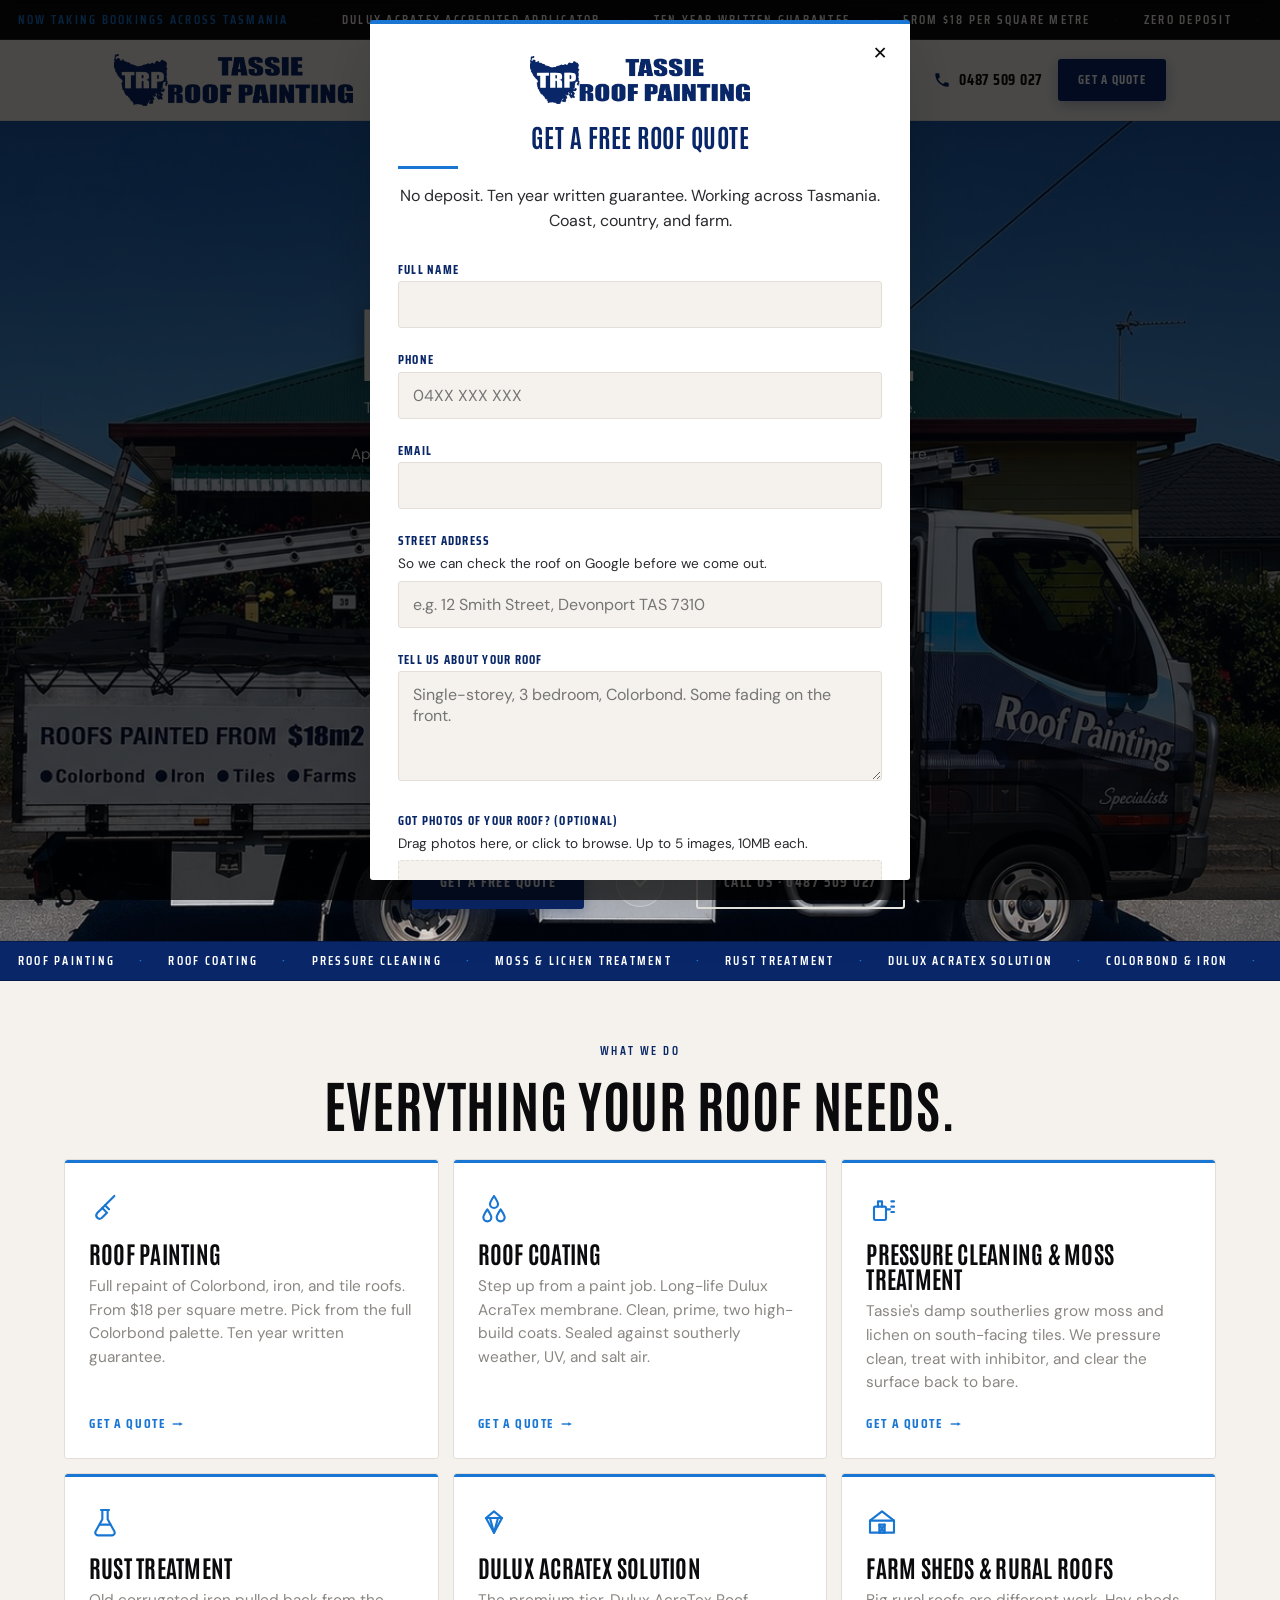
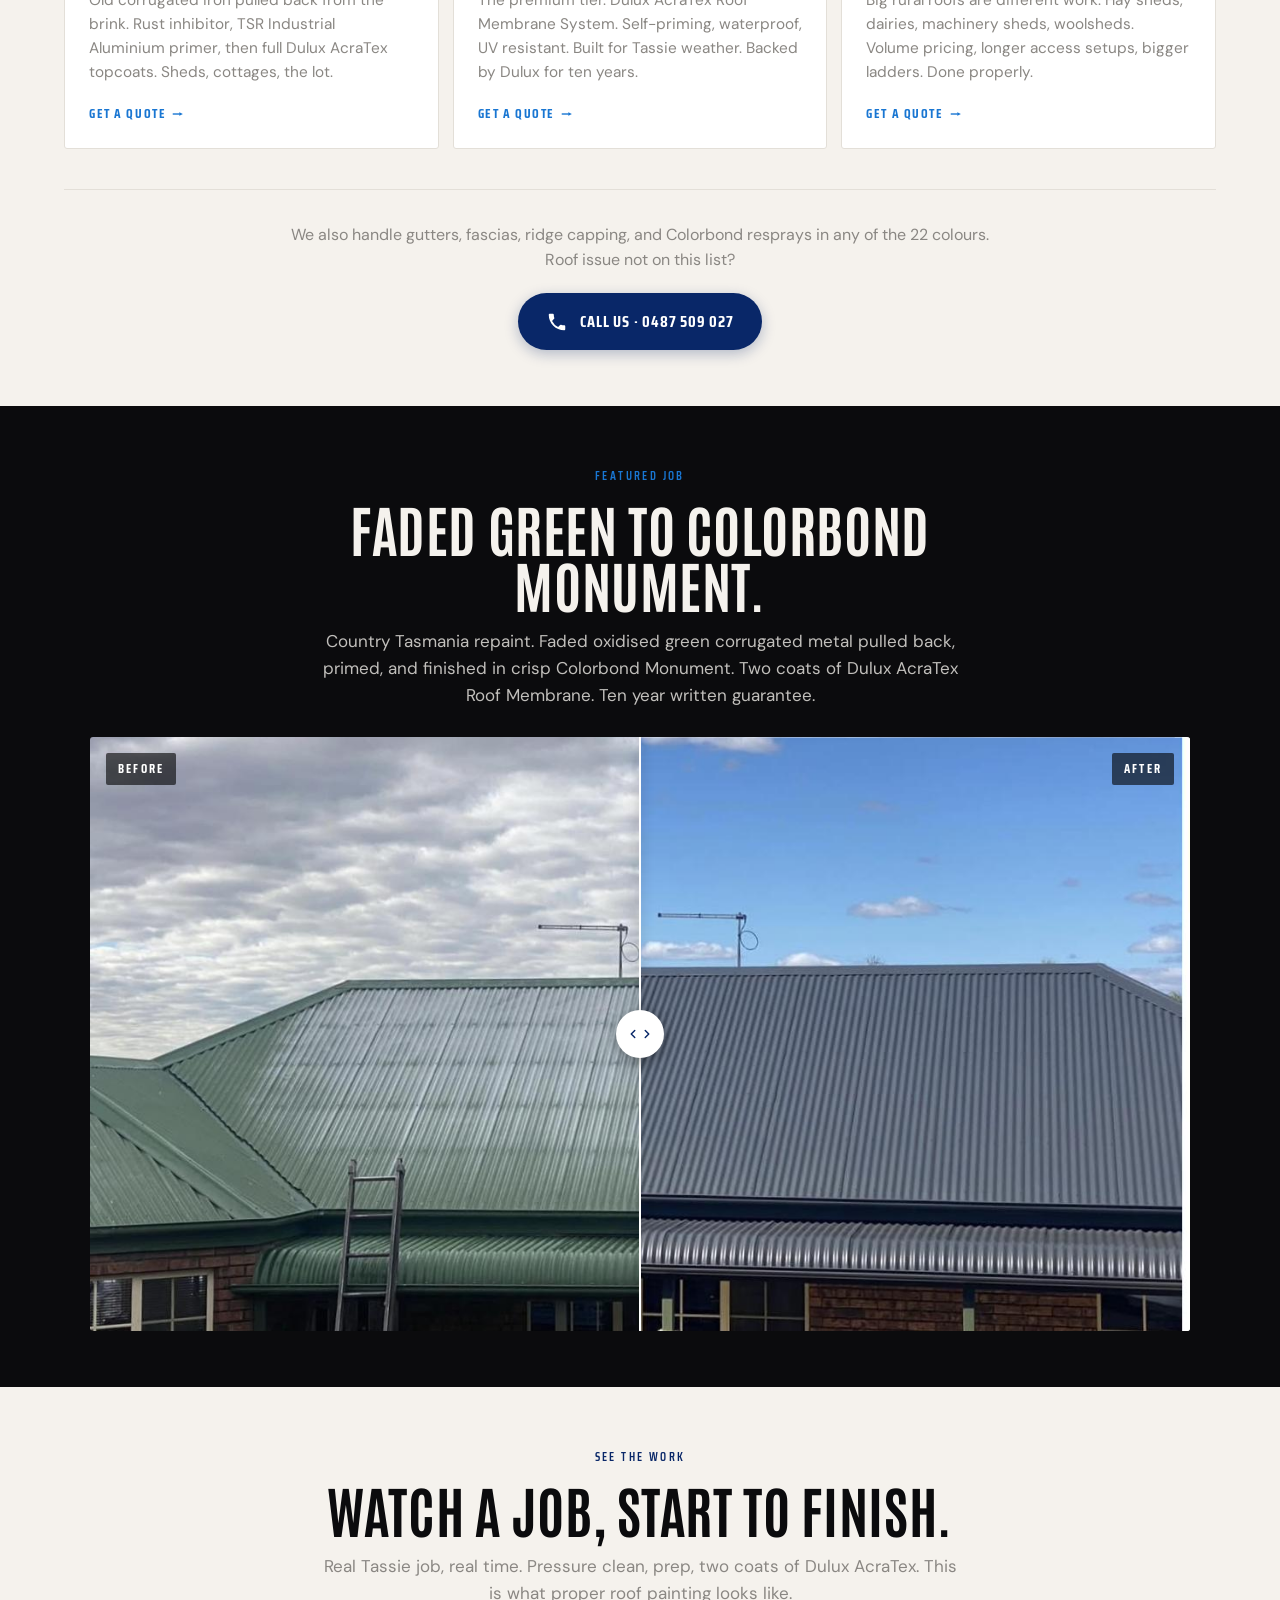
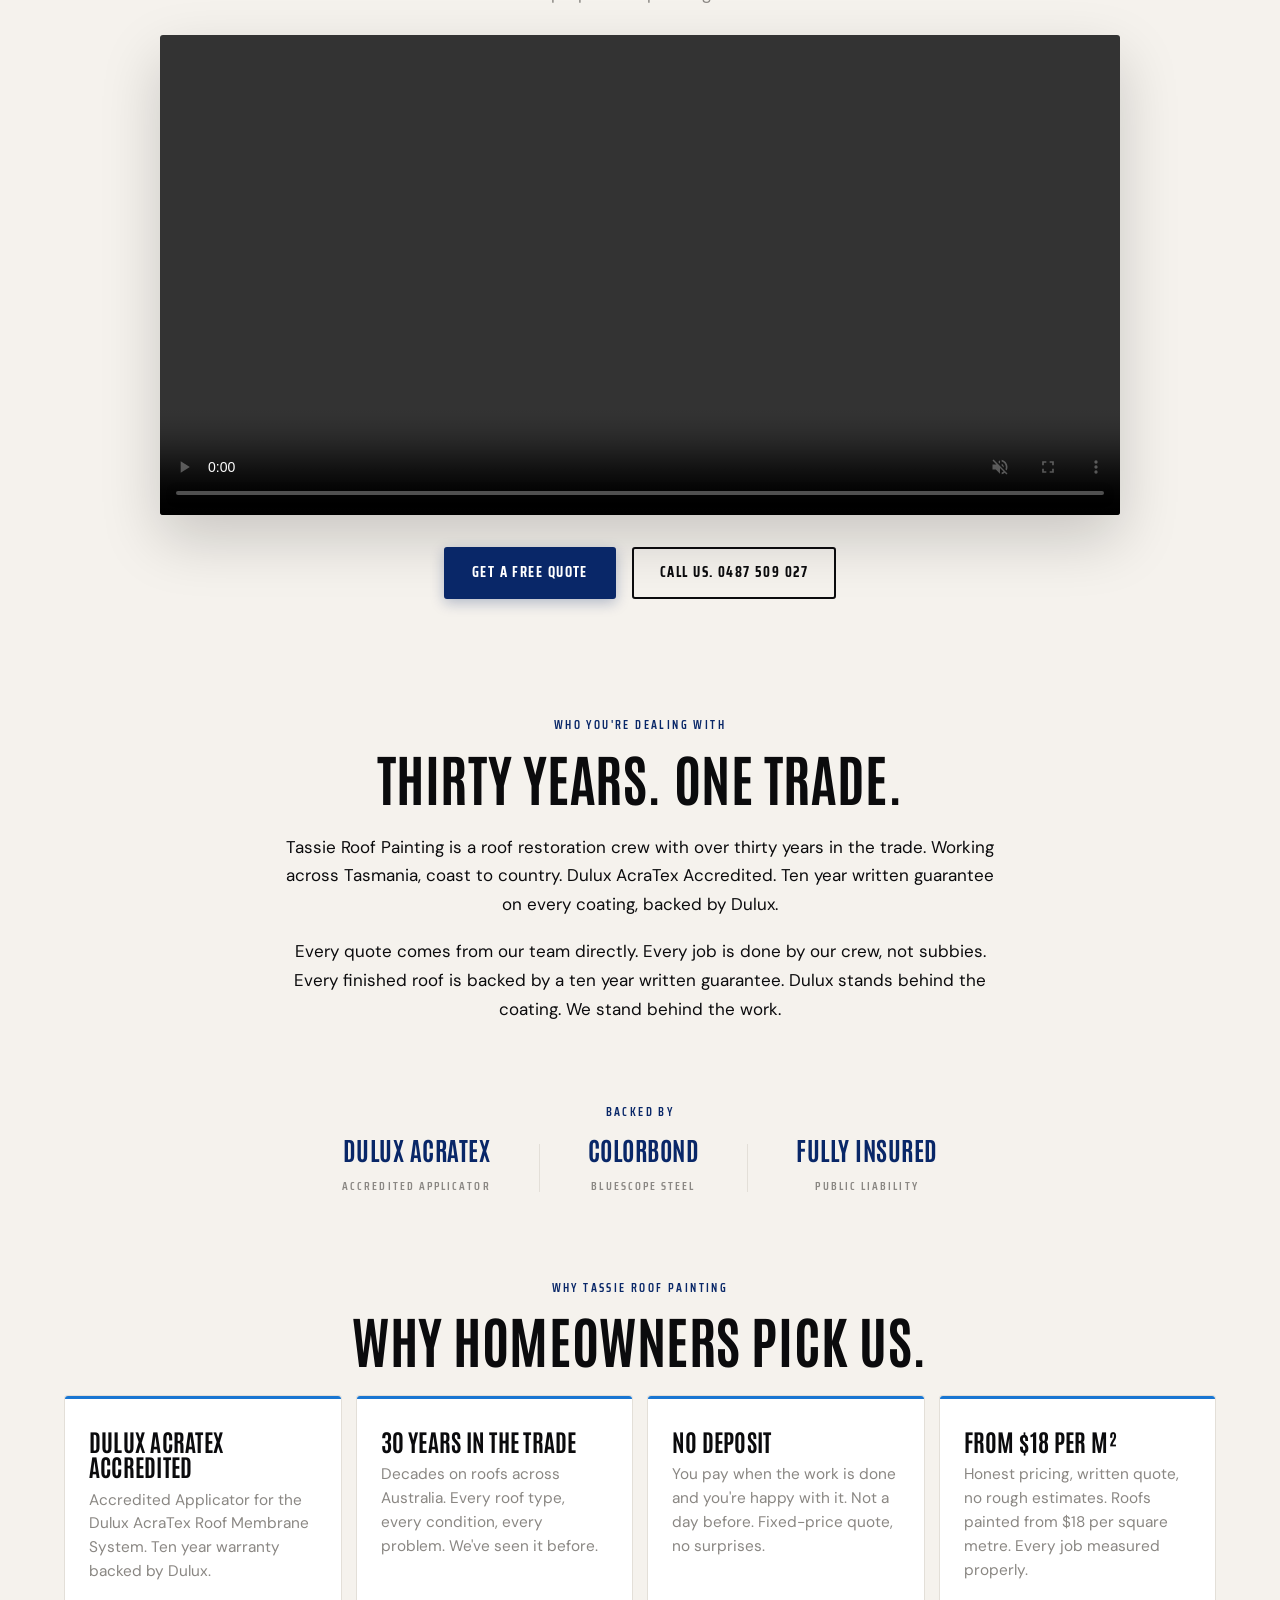
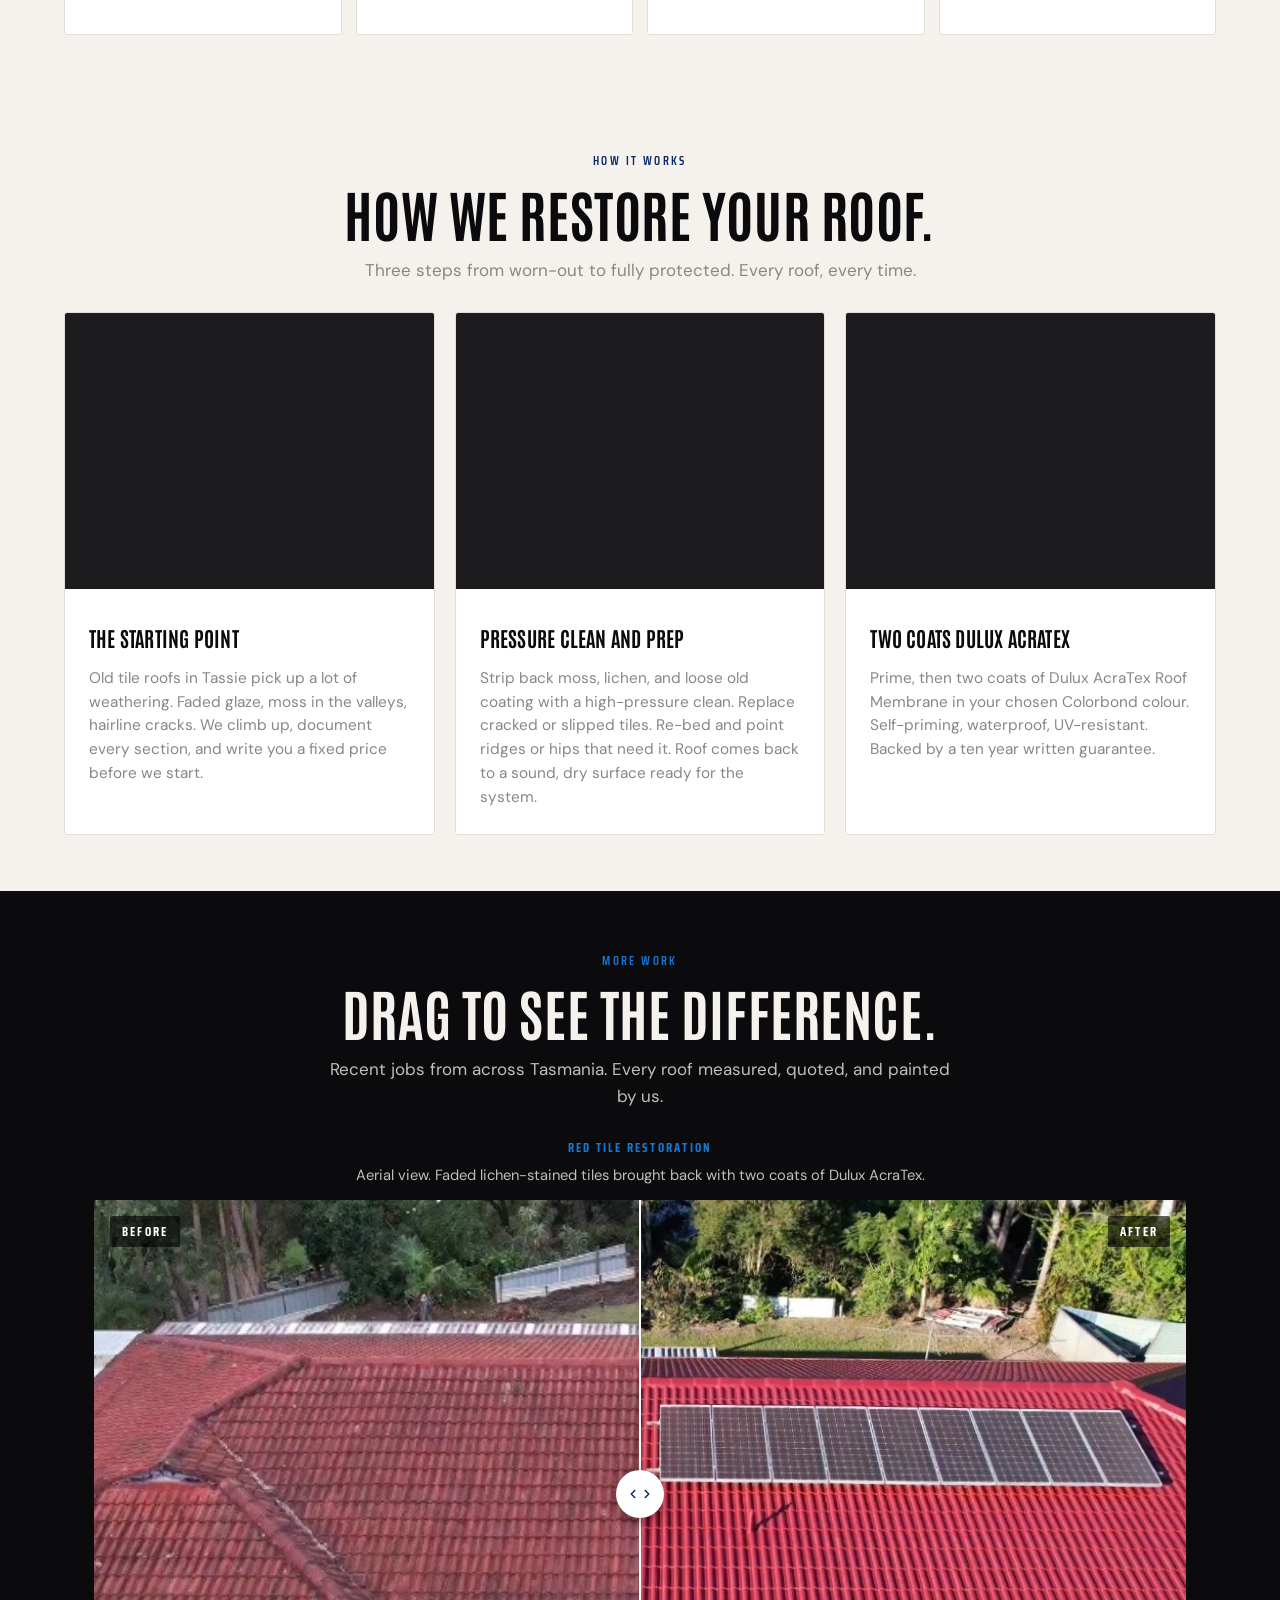
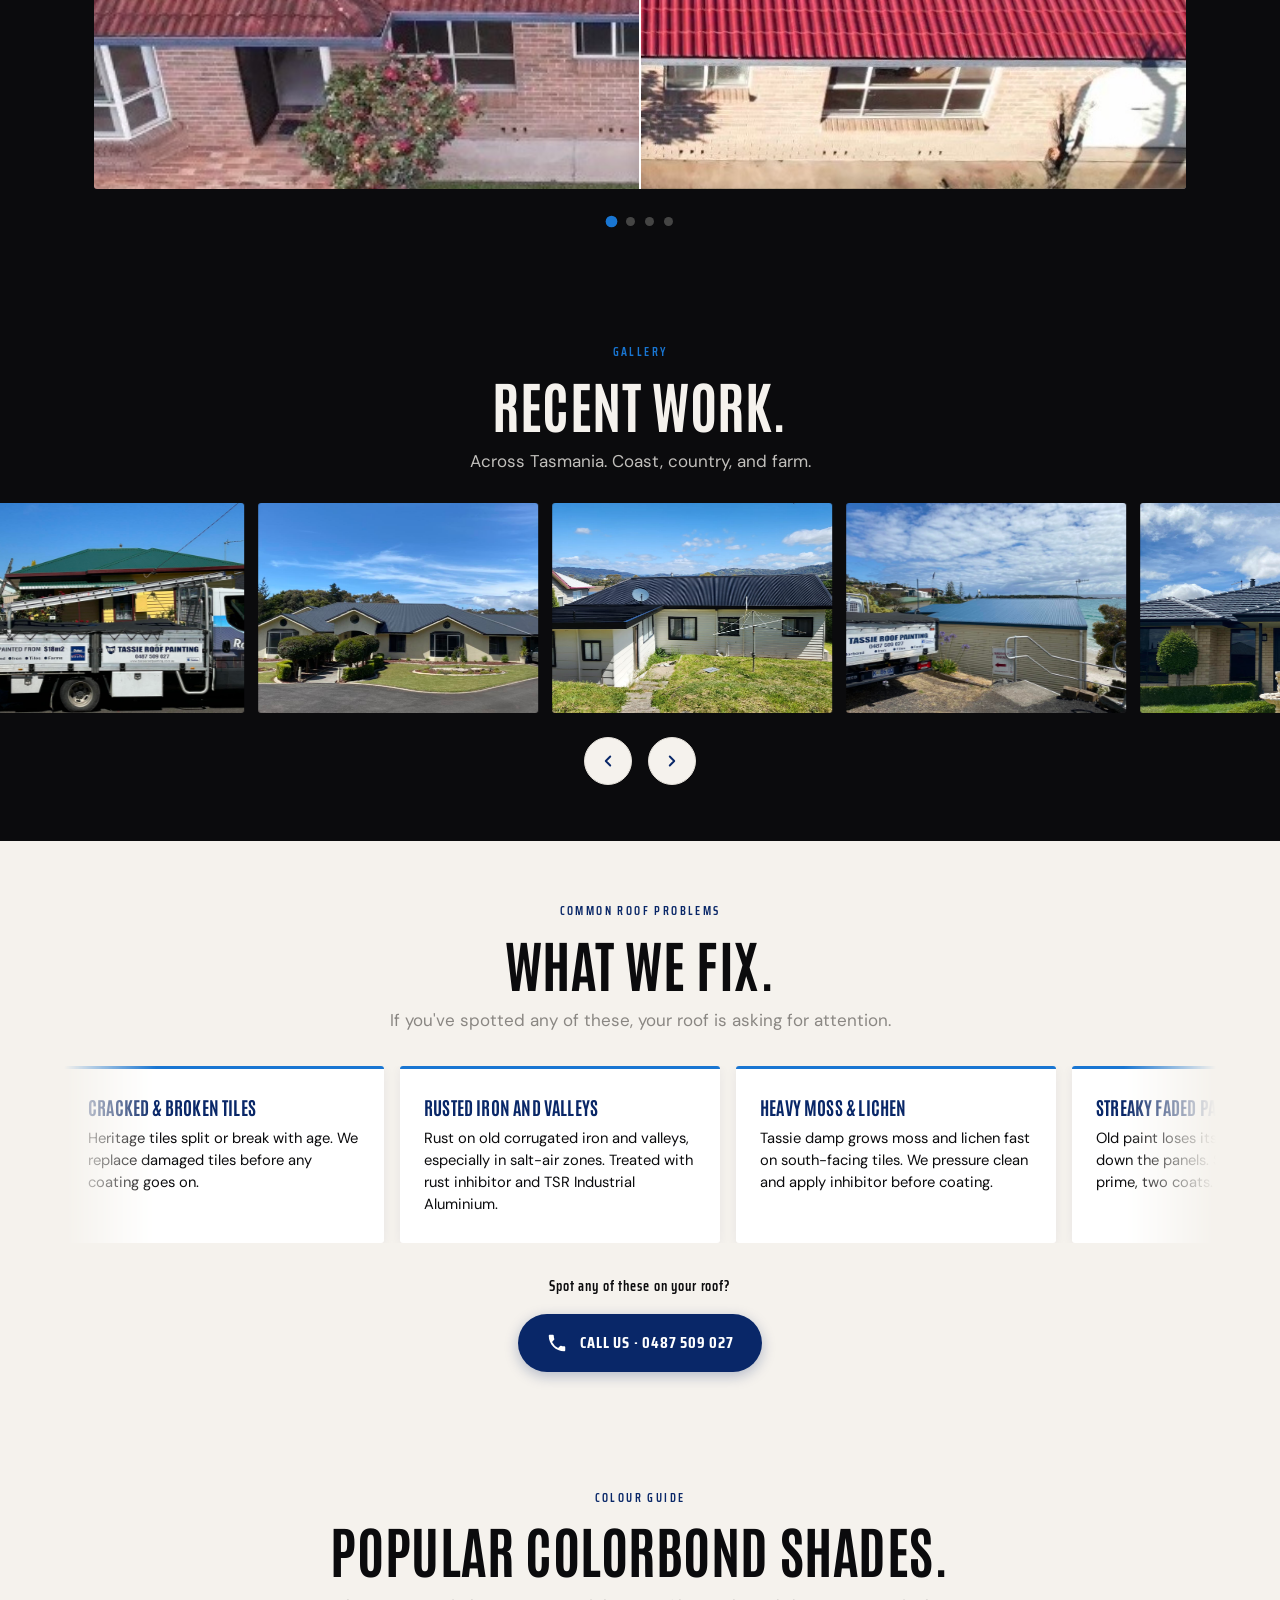
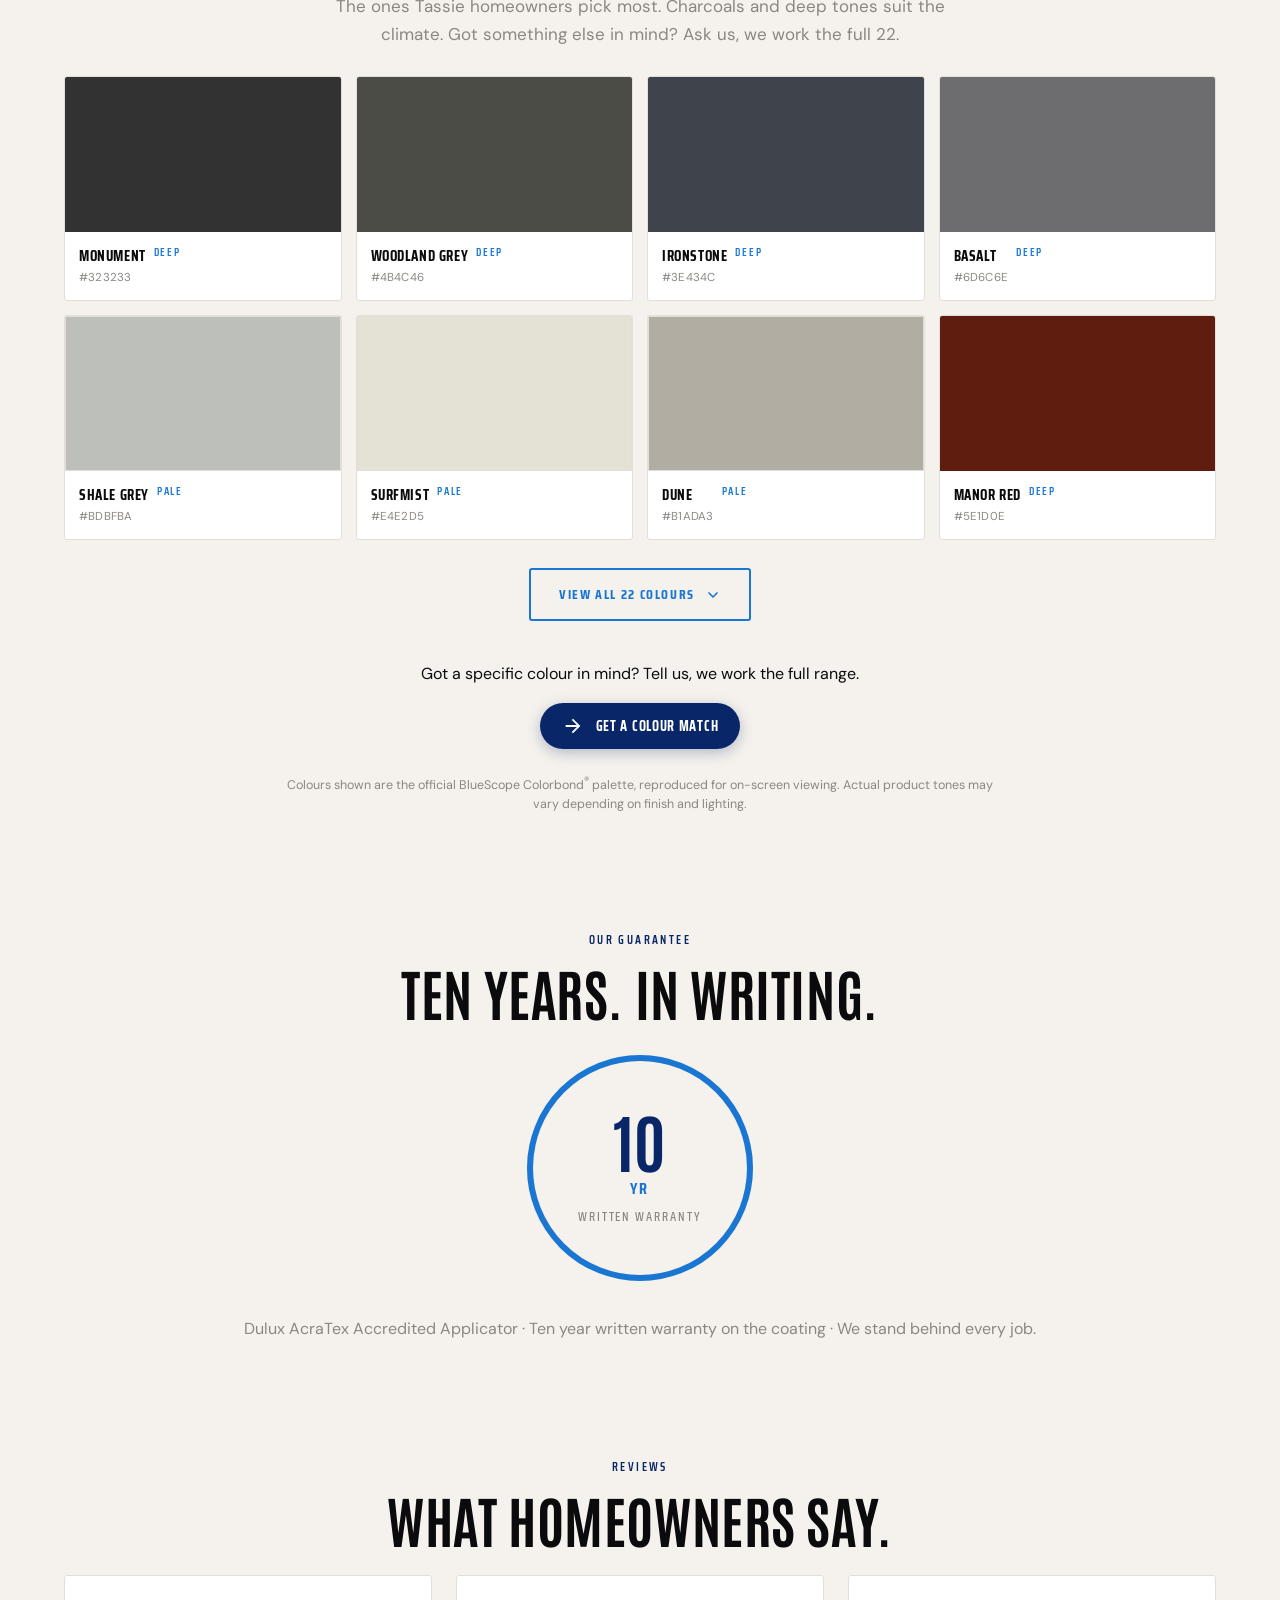
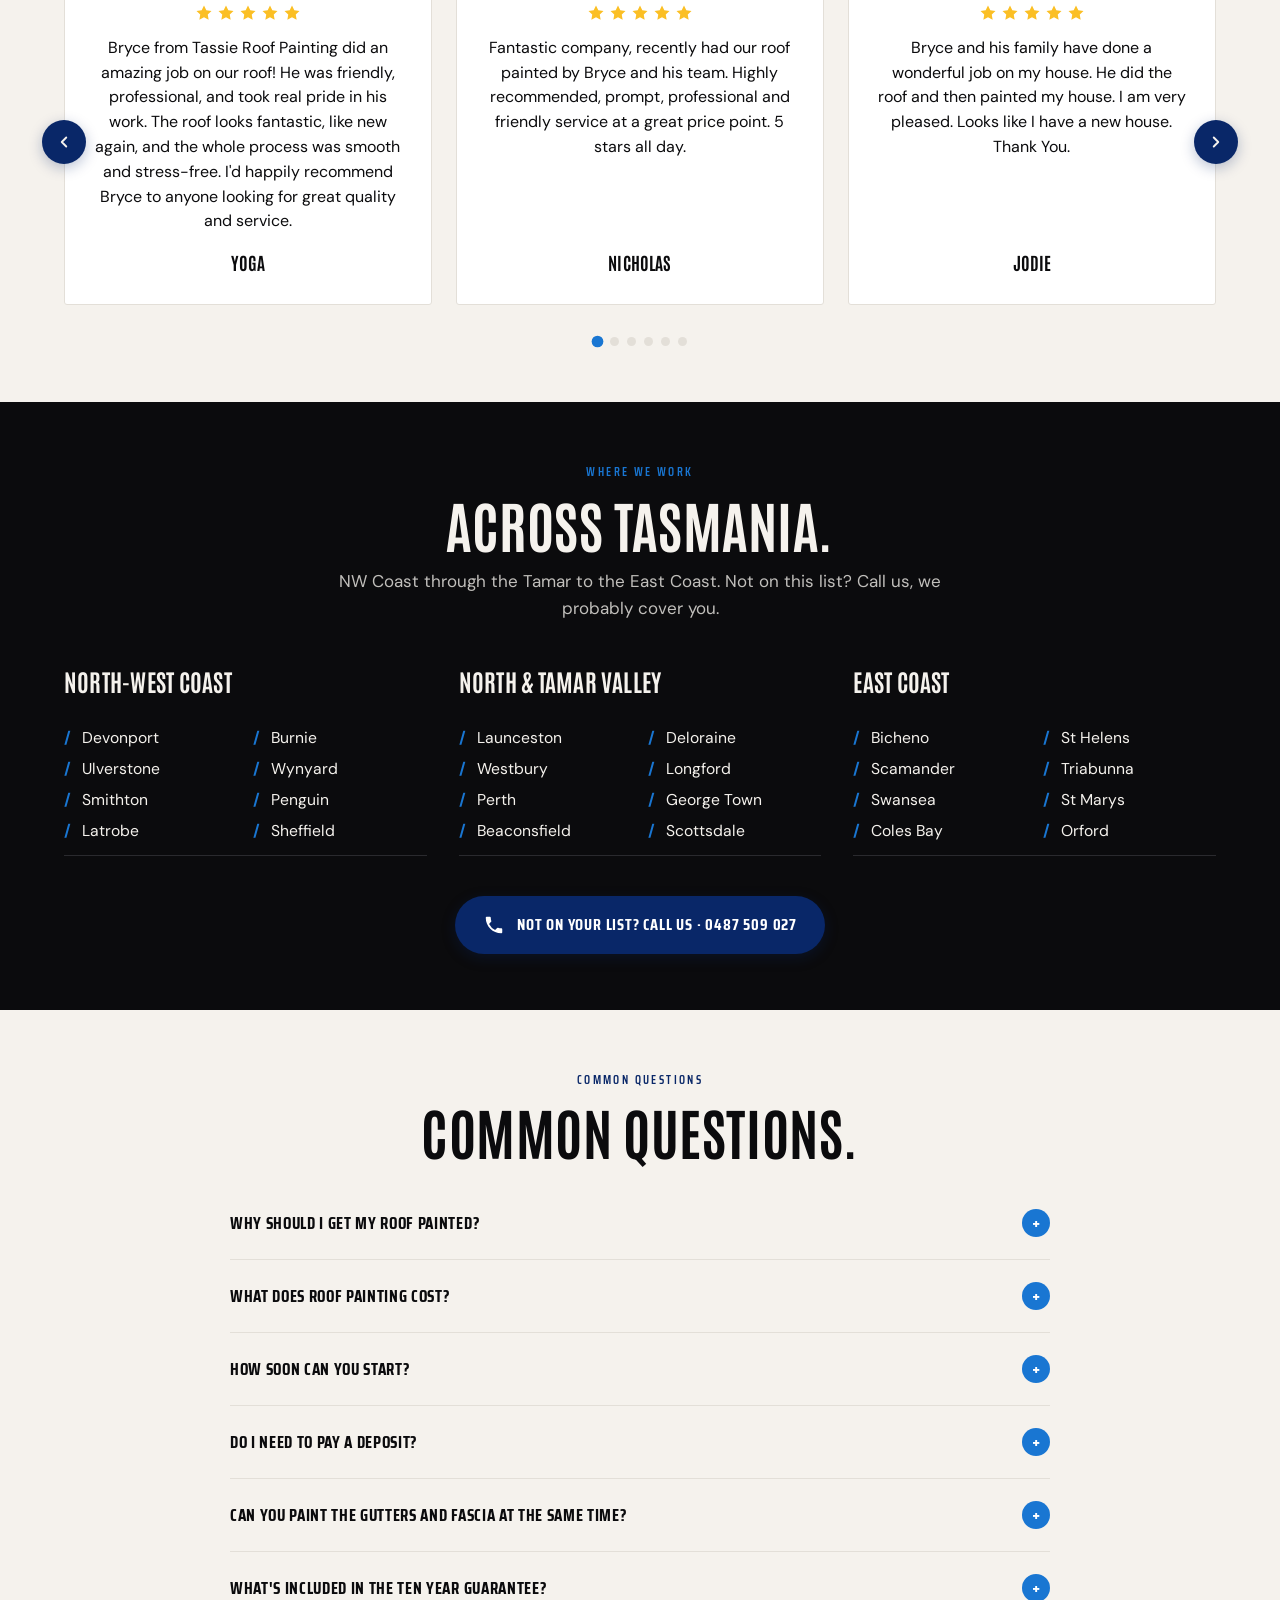
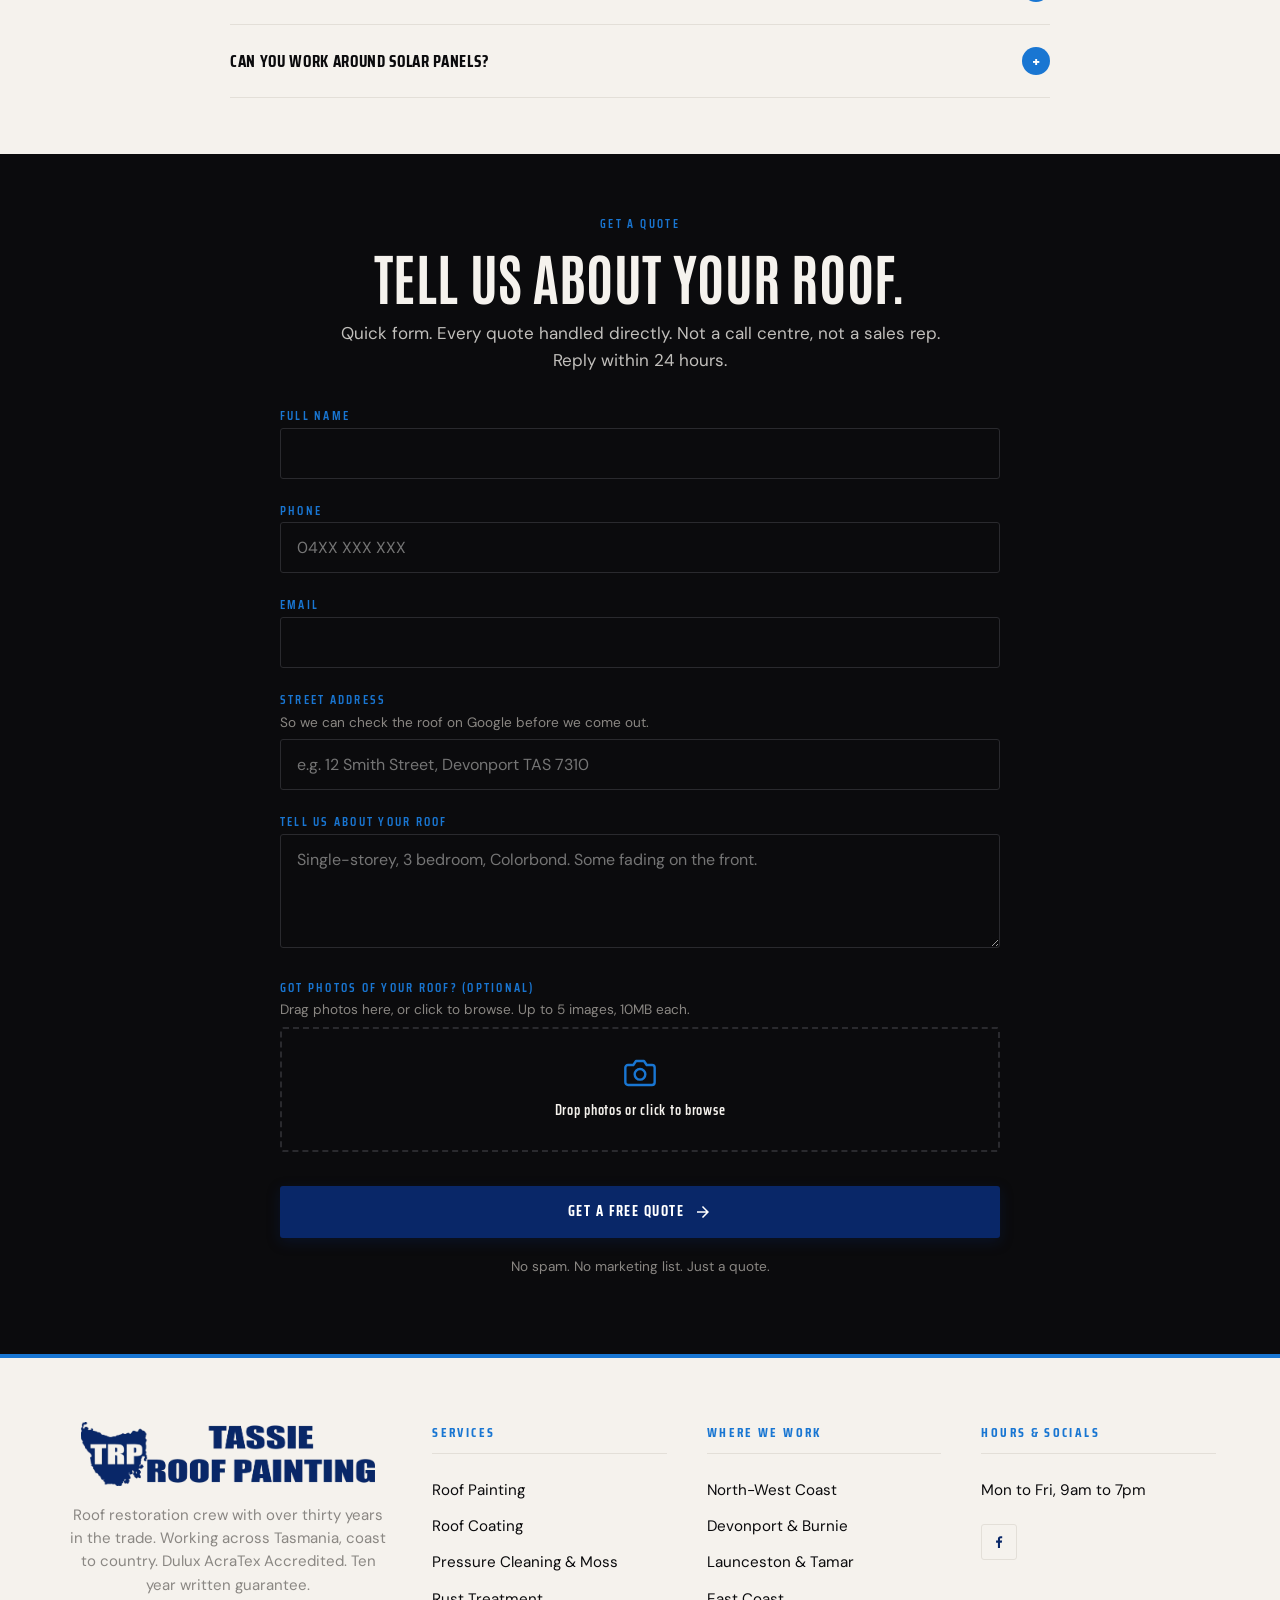
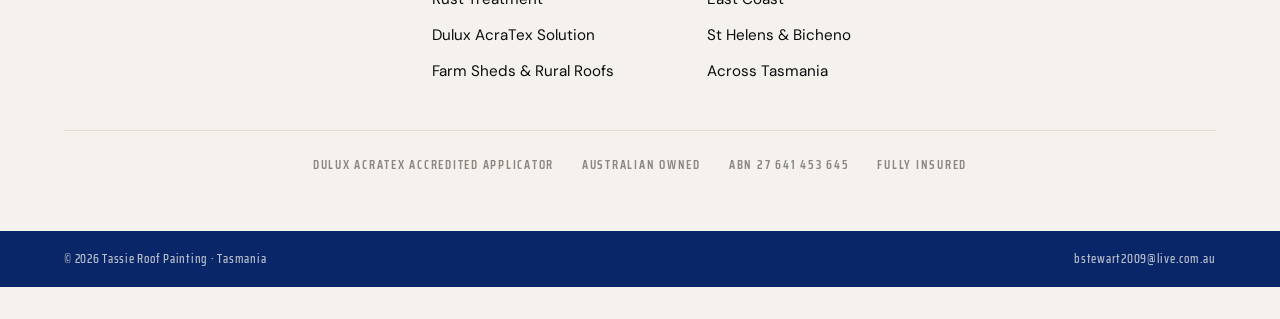
==== commit 64a489c5: "2" ====
--- a/index.html
+++ b/index.html
@@ -190,6 +190,7 @@
 
 <!-- 4. HERO -->
 <section class="hero" data-hero>
+  <img class="hero-bg-desktop" src="images/hero_truck_desktop.jpg" alt="Tassie Roof Painting truck parked on a Tassie street with a green-roofed yellow weatherboard house behind. Side panel reads ROOFS PAINTED FROM $18m². Colorbond, iron, tiles, farms.">
   <div class="hero-content" data-hero-content>
     <div class="hero-top">
       <p class="hero-eyebrow">DULUX ACRATEX ACCREDITED &middot; 30 YEARS &middot; TASMANIA</p>
@@ -209,6 +210,7 @@
       </p>
     </div>
   </div>
+  <img class="hero-photo-mobile" src="images/hero_truck_mobile.png" alt="Tassie Roof Painting truck parked on a Tassie street with a green-roofed yellow weatherboard house behind. Side panel reads ROOFS PAINTED FROM $18m². Colorbond, iron, tiles, farms.">
   <div class="hero-bottom-bar" aria-hidden="false">
     <button type="button" class="hero-cta-left btn btn-primary" data-open-quote>
       Get a Free Quote
@@ -257,47 +259,54 @@
     </div>
     <div class="services-grid">
       <article class="service-card reveal">
-        <svg class="service-icon" viewBox="0 0 24 24" fill="none" stroke="currentColor" stroke-width="1.6" stroke-linecap="round" stroke-linejoin="round" aria-hidden="true"><rect x="4" y="4" width="14" height="6" rx="1"/><path d="M18 7h3"/><path d="M11 10v4"/><rect x="7" y="14" width="8" height="6" rx="1"/></svg>
+        <svg class="service-icon" viewBox="0 0 24 24" fill="none" stroke="currentColor" stroke-width="1.6" stroke-linecap="round" stroke-linejoin="round" aria-hidden="true"><path d="M19 3l-9 9"/><path d="M12 10l3 3"/><path d="M10 12l-4 4a2.5 2.5 0 0 0 3.5 3.5l4-4z"/></svg>
         <h3>Roof Painting</h3>
-        <p>Full repaint of Colorbond, iron, and tile roofs in Dulux AcraTex. Roofs painted from $18 per square metre. Pick from the full Colorbond palette. Coastal and Tassie-climate grade. Ten year written guarantee.</p>
+        <p>Full repaint of Colorbond, iron, and tile roofs. From $18 per square metre. Pick from the full Colorbond palette. Ten year written guarantee.</p>
         <a href="#quote" class="learn" data-open-quote data-service="Roof Painting">Get a Quote <span class="arrow">&rarr;</span></a>
       </article>
 
       <article class="service-card reveal">
-        <svg class="service-icon" viewBox="0 0 24 24" fill="none" stroke="currentColor" stroke-width="1.6" stroke-linecap="round" stroke-linejoin="round" aria-hidden="true"><path d="M12 2C8 7 6 11 6 14a6 6 0 0012 0c0-3-2-7-6-12z"/><path d="M12 8v8"/><path d="M9 12h6"/></svg>
+        <svg class="service-icon" viewBox="0 0 24 24" fill="none" stroke="currentColor" stroke-width="1.6" stroke-linecap="round" stroke-linejoin="round" aria-hidden="true"><path d="M12 3c-2 3-3 4.5-3 6a3 3 0 0 0 6 0c0-1.5-1-3-3-6z"/><path d="M7 13c-2 3-3 4.5-3 6a3 3 0 0 0 6 0c0-1.5-1-3-3-6z"/><path d="M17 13c-2 3-3 4.5-3 6a3 3 0 0 0 6 0c0-1.5-1-3-3-6z"/></svg>
         <h3>Roof Coating</h3>
-        <p>Step up from a paint job. Long-life Dulux AcraTex membrane: clean, prime, two coats of high-build elastomeric. Sealed against southerly weather, UV, and salt air.</p>
+        <p>Step up from a paint job. Long-life Dulux AcraTex membrane. Clean, prime, two high-build coats. Sealed against southerly weather, UV, and salt air.</p>
         <a href="#quote" class="learn" data-open-quote data-service="Roof Coating">Get a Quote <span class="arrow">&rarr;</span></a>
       </article>
 
       <article class="service-card reveal">
-        <svg class="service-icon" viewBox="0 0 24 24" fill="none" stroke="currentColor" stroke-width="1.6" stroke-linecap="round" stroke-linejoin="round" aria-hidden="true"><path d="M4 12h6l2-2v-2h4v6h-4v-2l-2-2H4z"/><path d="M16 9l4-2"/><path d="M16 12h5"/><path d="M16 15l4 2"/></svg>
+        <svg class="service-icon" viewBox="0 0 24 24" fill="none" stroke="currentColor" stroke-width="1.6" stroke-linecap="round" stroke-linejoin="round" aria-hidden="true"><rect x="6" y="11" width="9" height="10" rx="1"/><path d="M9 11V7h3v4"/><path d="M15 13h3"/><path d="M19 7h2"/><path d="M19 11h2"/><path d="M19 15h2"/></svg>
         <h3>Pressure Cleaning &amp; Moss Treatment</h3>
-        <p>Tassie's damp southerlies grow moss and lichen on every south-facing tile. We pressure clean, treat with inhibitor, and clear the surface back to bare. Often a job on its own.</p>
+        <p>Tassie's damp southerlies grow moss and lichen on south-facing tiles. We pressure clean, treat with inhibitor, and clear the surface back to bare.</p>
         <a href="#quote" class="learn" data-open-quote data-service="Pressure Cleaning &amp; Moss Treatment">Get a Quote <span class="arrow">&rarr;</span></a>
       </article>
 
       <article class="service-card reveal">
-        <svg class="service-icon" viewBox="0 0 24 24" fill="none" stroke="currentColor" stroke-width="1.6" stroke-linecap="round" stroke-linejoin="round" aria-hidden="true"><path d="M12 3l8 4v5c0 4.5-3.5 8.5-8 9-4.5-.5-8-4.5-8-9V7z"/><path d="M8 8l8 8"/></svg>
+        <svg class="service-icon" viewBox="0 0 24 24" fill="none" stroke="currentColor" stroke-width="1.6" stroke-linecap="round" stroke-linejoin="round" aria-hidden="true"><path d="M9 3h6"/><path d="M10 3v7l-5 9a2 2 0 0 0 1.7 3h10.6a2 2 0 0 0 1.7-3l-5-9V3"/><line x1="8" y1="14" x2="16" y2="14"/></svg>
         <h3>Rust Treatment</h3>
-        <p>Old corrugated iron pulled back from the brink. Rust inhibitor, TSR Industrial Aluminium, then full Dulux AcraTex topcoats. Country sheds, heritage cottages, the lot.</p>
+        <p>Old corrugated iron pulled back from the brink. Rust inhibitor, TSR Industrial Aluminium primer, then full Dulux AcraTex topcoats. Sheds, cottages, the lot.</p>
         <a href="#quote" class="learn" data-open-quote data-service="Rust Treatment">Get a Quote <span class="arrow">&rarr;</span></a>
       </article>
 
       <article class="service-card reveal">
-        <svg class="service-icon" viewBox="0 0 24 24" fill="none" stroke="currentColor" stroke-width="1.6" stroke-linecap="round" stroke-linejoin="round" aria-hidden="true"><circle cx="12" cy="9" r="6"/><path d="M9 14l-2 7 5-3 5 3-2-7"/><path d="M12 6v3"/><path d="M10.5 10l1.5 1 1.5-1"/></svg>
+        <svg class="service-icon" viewBox="0 0 24 24" fill="none" stroke="currentColor" stroke-width="1.6" stroke-linecap="round" stroke-linejoin="round" aria-hidden="true"><path d="M6 9l6-5 6 5l-6 11z"/><path d="M6 9h12"/><path d="M9 9l3 11"/><path d="M15 9l-3 11"/></svg>
         <h3>Dulux AcraTex Solution</h3>
-        <p>The premium tier. Dulux AcraTex Roof Membrane System: self-priming, waterproof, UV resistant, manufacturer-backed. Built for Tassie's worst weather. Backed by Dulux for ten years.</p>
+        <p>The premium tier. Dulux AcraTex Roof Membrane System. Self-priming, waterproof, UV resistant. Built for Tassie weather. Backed by Dulux for ten years.</p>
         <a href="#quote" class="learn" data-open-quote data-service="Dulux AcraTex Solution">Get a Quote <span class="arrow">&rarr;</span></a>
       </article>
 
       <article class="service-card reveal">
-        <svg class="service-icon" viewBox="0 0 24 24" fill="none" stroke="currentColor" stroke-width="1.6" stroke-linecap="round" stroke-linejoin="round" aria-hidden="true"><path d="M3 11l6-5 6 5v9H3z"/><path d="M9 14h0"/><path d="M18 8v12h2V9a1.5 1.5 0 00-3 0v11"/></svg>
+        <svg class="service-icon" viewBox="0 0 24 24" fill="none" stroke="currentColor" stroke-width="1.6" stroke-linecap="round" stroke-linejoin="round" aria-hidden="true"><path d="M3 11l9 -7l9 7v9H3z"/><line x1="3" y1="11" x2="21" y2="11"/><path d="M10 14h4v6h-4z"/><path d="M10 14l4 6"/><path d="M14 14l-4 6"/></svg>
         <h3>Farm Sheds &amp; Rural Roofs</h3>
-        <p>Big rural roofs are different work. Hay sheds, dairies, machinery sheds, woolsheds. Volume pricing, longer access setups, bigger ladders. We do them properly.</p>
+        <p>Big rural roofs are different work. Hay sheds, dairies, machinery sheds, woolsheds. Volume pricing, longer access setups, bigger ladders. Done properly.</p>
         <a href="#quote" class="learn" data-open-quote data-service="Farm Sheds &amp; Rural Roofs">Get a Quote <span class="arrow">&rarr;</span></a>
       </article>
     </div>
+
+    <div class="services-dots" data-services-dots aria-label="Services pagination">
+      <button type="button" class="services-dot is-active" data-page="0" aria-label="Page 1 of 3"></button>
+      <button type="button" class="services-dot" data-page="1" aria-label="Page 2 of 3"></button>
+      <button type="button" class="services-dot" data-page="2" aria-label="Page 3 of 3"></button>
+    </div>
+
     <div class="services-cta-block reveal">
       <p class="services-also">We also handle gutters, fascias, ridge capping, and Colorbond resprays in any of the 22 colours. Roof issue not on this list?</p>
       <a href="tel:0487509027" class="phone-pill">
@@ -314,14 +323,15 @@
   <div class="wrap">
     <div class="section-head reveal">
       <span class="eyebrow">Featured Job</span>
-      <h2>From weathered to fresh.</h2>
+      <h2>Faded green to Colorbond Monument.</h2>
+      <p>Country Tasmania repaint. Faded oxidised green corrugated metal pulled back, primed, and finished in crisp Colorbond Monument. Two coats of Dulux AcraTex Roof Membrane. Ten year written guarantee.</p>
     </div>
     <div class="ba-slider reveal" role="img" aria-label="Drag to compare before and after">
       <div class="pane before">
-        <div class="placeholder-block placeholder-before"></div>
+        <img src="images/monument_before.jpg" alt="Faded oxidised green corrugated metal roof on a brick country home in Tasmania" loading="lazy" decoding="async">
       </div>
       <div class="pane after">
-        <div class="placeholder-block placeholder-after"></div>
+        <img src="images/monument_after.jpg" alt="Same Tasmanian home with crisp charcoal Colorbond Monument finish on the corrugated metal roof" loading="lazy" decoding="async">
       </div>
       <span class="ba-label ba-label-before">Before</span>
       <span class="ba-label ba-label-after">After</span>
@@ -344,7 +354,7 @@
       <p>Real Tassie job, real time. Pressure clean, prep, two coats of Dulux AcraTex. This is what proper roof painting looks like.</p>
     </div>
     <div class="watch-video reveal">
-      <video autoplay muted loop playsinline preload="metadata" class="media-video" controls>
+      <video muted loop playsinline preload="metadata" class="media-video" controls controlslist="nodownload" disablepictureinpicture oncontextmenu="return false">
         <source src="images/process_video.mp4" type="video/mp4">
       </video>
     </div>
@@ -433,24 +443,24 @@
     </div>
     <div class="process">
       <article class="process-step reveal">
-        <div class="process-step-img"><div class="placeholder-block"></div></div>
+        <div class="process-step-img"><img src="images/1_3_grey_roof.jpg" alt="Faded weathered concrete tile roof on a Tassie home before restoration" loading="lazy" decoding="async"></div>
         <div class="process-step-body">
-          <h3>Before</h3>
-          <p>Streaky paint, oxidised metal, moss on the south-facing side. The original coating's lost its grip and the roof's exposed to whatever Tassie weather throws at it.</p>
+          <h3>The starting point</h3>
+          <p>Old tile roofs in Tassie pick up a lot of weathering. Faded glaze, moss in the valleys, hairline cracks. We climb up, document every section, and write you a fixed price before we start.</p>
         </div>
       </article>
       <article class="process-step reveal">
-        <div class="process-step-img"><div class="placeholder-block"></div></div>
+        <div class="process-step-img"><img src="images/2_3_grey_roof.jpg" alt="Same tile roof after a high-pressure clean, ready for primer" loading="lazy" decoding="async"></div>
         <div class="process-step-body">
-          <h3>Cleaned &amp; Prepped</h3>
-          <p>Pressure clean, moss treatment, rust treated, broken tiles or dodgy flashings replaced. Solar panels covered. Surface prepped properly before any paint goes on.</p>
+          <h3>Pressure clean and prep</h3>
+          <p>Strip back moss, lichen, and loose old coating with a high-pressure clean. Replace cracked or slipped tiles. Re-bed and point ridges or hips that need it. Roof comes back to a sound, dry surface ready for the system.</p>
         </div>
       </article>
       <article class="process-step reveal">
-        <div class="process-step-img"><div class="placeholder-block"></div></div>
+        <div class="process-step-img"><img src="images/3_3_grey_roof.jpg" alt="Same tile roof finished in deep charcoal Dulux AcraTex with ten year written guarantee" loading="lazy" decoding="async"></div>
         <div class="process-step-body">
-          <h3>Restored &amp; Protected</h3>
-          <p>Two coats of Dulux AcraTex Roof Membrane. Sealed, UV protected, southerly-weather ready. Backed by our ten year written guarantee, with Dulux behind the product.</p>
+          <h3>Two coats Dulux AcraTex</h3>
+          <p>Prime, then two coats of Dulux AcraTex Roof Membrane in your chosen Colorbond colour. Self-priming, waterproof, UV-resistant. Backed by a ten year written guarantee.</p>
         </div>
       </article>
     </div>
@@ -469,10 +479,10 @@
       <div class="ba-carousel-viewport">
         <div class="ba-carousel-track" data-ba-track>
           <div class="ba-item">
-            <div class="ba-caption"><span class="ba-type">Roof Painting</span><span class="ba-sub">Faded olive Colorbond country home brought back to clean charcoal.</span></div>
-            <div class="ba-slider" role="img" aria-label="Faded green Colorbond resprayed in charcoal">
-              <div class="pane before"><div class="placeholder-block placeholder-before"></div></div>
-              <div class="pane after"><div class="placeholder-block placeholder-after"></div></div>
+            <div class="ba-caption"><span class="ba-type">Red tile restoration</span><span class="ba-sub">Aerial view. Faded lichen-stained tiles brought back with two coats of Dulux AcraTex.</span></div>
+            <div class="ba-slider" role="img" aria-label="Faded red tile roof restored to a deep glossy finish">
+              <div class="pane before"><img src="images/before-red-roof-final.jpg" alt="Aerial view of a faded lichen-stained red tile roof before restoration" width="1600" height="900" loading="lazy" decoding="async"></div>
+              <div class="pane after"><img src="images/after-red-roof-final.jpg" alt="Same red tile roof restored to a deep glossy finish" width="1600" height="900" loading="lazy" decoding="async"></div>
               <span class="ba-label ba-label-before">Before</span>
               <span class="ba-label ba-label-after">After</span>
               <div class="handle" aria-hidden="true">
@@ -484,10 +494,10 @@
             </div>
           </div>
           <div class="ba-item">
-            <div class="ba-caption"><span class="ba-type">Roof Painting</span><span class="ba-sub">Old red iron roof respray to clean grey.</span></div>
-            <div class="ba-slider" role="img" aria-label="Old red corrugated metal roof resprayed in grey">
-              <div class="pane before"><div class="placeholder-block placeholder-before"></div></div>
-              <div class="pane after"><div class="placeholder-block placeholder-after"></div></div>
+            <div class="ba-caption"><span class="ba-type">Pale to vibrant green</span><span class="ba-sub">Brick country home. Oxidised Colorbond restored to a deep, even green finish.</span></div>
+            <div class="ba-slider" role="img" aria-label="Oxidised pale Colorbond restored to vibrant green">
+              <div class="pane before"><img src="images/green_roof_before.jpeg" alt="Oxidised pale Colorbond green roof before restoration" width="1600" height="900" loading="lazy" decoding="async"></div>
+              <div class="pane after"><img src="images/green_roof_after.jpeg" alt="Same brick home with vibrant restored Colorbond green roof" width="1600" height="900" loading="lazy" decoding="async"></div>
               <span class="ba-label ba-label-before">Before</span>
               <span class="ba-label ba-label-after">After</span>
               <div class="handle" aria-hidden="true">
@@ -499,10 +509,10 @@
             </div>
           </div>
           <div class="ba-item">
-            <div class="ba-caption"><span class="ba-type">Roof Painting</span><span class="ba-sub">Charcoal &amp; red trim, fresh repaint top to bottom.</span></div>
-            <div class="ba-slider" role="img" aria-label="Charcoal metal roof with red trim before and after repaint">
-              <div class="pane before"><div class="placeholder-block placeholder-before"></div></div>
-              <div class="pane after"><div class="placeholder-block placeholder-after"></div></div>
+            <div class="ba-caption"><span class="ba-type">Iron to Colorbond</span><span class="ba-sub">Raw weathered metal stripped, treated, and finished in warm Colorbond cream.</span></div>
+            <div class="ba-slider" role="img" aria-label="Raw weathered iron resprayed in Colorbond cream">
+              <div class="pane before"><img src="images/process_before.jpg" alt="Weathered raw galvanised iron roof before restoration" width="1600" height="900" loading="lazy" decoding="async"></div>
+              <div class="pane after"><img src="images/process_after.jpg" alt="Same home with warm cream Colorbond corrugated finish" width="1600" height="900" loading="lazy" decoding="async"></div>
               <span class="ba-label ba-label-before">Before</span>
               <span class="ba-label ba-label-after">After</span>
               <div class="handle" aria-hidden="true">
@@ -514,10 +524,10 @@
             </div>
           </div>
           <div class="ba-item">
-            <div class="ba-caption"><span class="ba-type">Pressure Cleaning &amp; Repaint</span><span class="ba-sub">Cottage roof cleaned and repainted in clean grey.</span></div>
-            <div class="ba-slider" role="img" aria-label="Tasmanian cottage roof cleaned and repainted">
-              <div class="pane before"><div class="placeholder-block placeholder-before"></div></div>
-              <div class="pane after"><div class="placeholder-block placeholder-after"></div></div>
+            <div class="ba-caption"><span class="ba-type">Country cottage repaint</span><span class="ba-sub">Heritage Tassie cottage. Faded olive Colorbond brought back to a deep charcoal finish.</span></div>
+            <div class="ba-slider" role="img" aria-label="Heritage cottage with sage green roof restored to charcoal">
+              <div class="pane before"><img src="images/green_house_before.jpg" alt="Heritage Tassie cottage with faded sage-green corrugated metal roof" width="1600" height="900" loading="lazy" decoding="async"></div>
+              <div class="pane after"><img src="images/green_house_after.jpg" alt="Same cottage with deep charcoal Colorbond corrugated finish" width="1600" height="900" loading="lazy" decoding="async"></div>
               <span class="ba-label ba-label-before">Before</span>
               <span class="ba-label ba-label-after">After</span>
               <div class="handle" aria-hidden="true">
@@ -1031,11 +1041,6 @@
       <input type="hidden" name="form-name" value="lead-popup">
       <p class="honey-field" aria-hidden="true"><label>Don't fill this out: <input name="bot-field" tabindex="-1" autocomplete="off"></label></p>
     </form>
-    <div class="lead-popup-divider" aria-hidden="true"></div>
-    <div class="lead-popup-phone-block">
-      <span class="lead-popup-or">Or call us direct:</span>
-      <a href="tel:0487509027" class="lead-popup-phone">0487 509 027</a>
-    </div>
     <p class="lead-popup-footnote">We'll call within 24 hours. No obligation. No spam.</p>
   </div>
 </div>
--- a/css/main.css
+++ b/css/main.css
@@ -2799,7 +2799,6 @@
 
 /* Hero with no image */
 .hero { background: linear-gradient(135deg, var(--brand-deep), var(--brand)); }
-.hero-bg-desktop, .hero-bg-mobile { display: none !important; }
 
 /* Watch a Job section */
 .watch-section .watch-video {
@@ -2945,3 +2944,108 @@
 .lead-popup-close {
   color: var(--ink) !important;
 }
+
+/* ================================================================
+   TASSIE ROOF PAINTING · Round 2 additions
+   Hero scrim + mobile photo, mobile services carousel + dots
+   ================================================================ */
+
+/* --- Hero with restored desktop image --- */
+.hero { background: var(--ink); }
+.hero::before {
+  content: "";
+  position: absolute;
+  inset: 0;
+  background: linear-gradient(180deg,
+    rgba(9, 39, 104, 0.45) 0%,
+    rgba(9, 39, 104, 0.18) 38%,
+    rgba(9, 39, 104, 0.10) 100%);
+  z-index: 1;
+  pointer-events: none;
+}
+.hero .hero-content,
+.hero-content {
+  position: relative;
+  z-index: 2;
+}
+.hero-headline,
+.hero-eyebrow,
+.hero-sub,
+.hero-trust {
+  text-shadow: 0 2px 16px rgba(0, 0, 0, 0.40);
+}
+
+/* --- Mobile-only hero photo (sits below text in flow) --- */
+.hero-photo-mobile { display: none; }
+
+@media (max-width: 720px) {
+  .hero { background: linear-gradient(135deg, var(--brand-deep), var(--brand)); }
+  .hero::before { display: none; }
+  .hero-bg-desktop { display: none; }
+  .hero-photo-mobile {
+    display: block;
+    width: 100vw;
+    max-width: 100vw;
+    height: auto;
+    margin-left: calc(50% - 50vw);
+    margin-right: calc(50% - 50vw);
+    margin-top: 24px;
+    margin-bottom: 0;
+    vertical-align: top;
+  }
+  .hero-headline,
+  .hero-eyebrow,
+  .hero-sub,
+  .hero-trust { text-shadow: none; }
+}
+
+/* --- Mobile services carousel (≤720px) --- */
+.services-dots { display: none; }
+
+@media (max-width: 720px) {
+  .services-grid {
+    display: flex !important;
+    flex-wrap: nowrap !important;
+    grid-template-columns: none !important;
+    gap: 16px !important;
+    overflow-x: auto;
+    overflow-y: hidden;
+    scroll-snap-type: x mandatory;
+    scroll-behavior: smooth;
+    -webkit-overflow-scrolling: touch;
+    scrollbar-width: none;
+    padding: 4px 0 16px;
+  }
+  .services-grid::-webkit-scrollbar { display: none; }
+  .services-grid .service-card {
+    flex: 0 0 calc(50% - 8px);
+    min-width: 0;
+    scroll-snap-align: start;
+  }
+  .services-dots {
+    display: flex;
+    justify-content: center;
+    gap: 10px;
+    margin-top: 18px;
+    padding: 0;
+  }
+  .services-dot {
+    width: 8px;
+    height: 8px;
+    border-radius: 50%;
+    background: var(--line);
+    border: none;
+    padding: 0;
+    cursor: pointer;
+    transition: background 200ms ease, width 200ms ease, border-radius 200ms ease;
+  }
+  .services-dot.is-active {
+    background: var(--accent);
+    width: 22px;
+    border-radius: 4px;
+  }
+  .services-dot:focus-visible {
+    outline: 2px solid var(--accent);
+    outline-offset: 2px;
+  }
+}
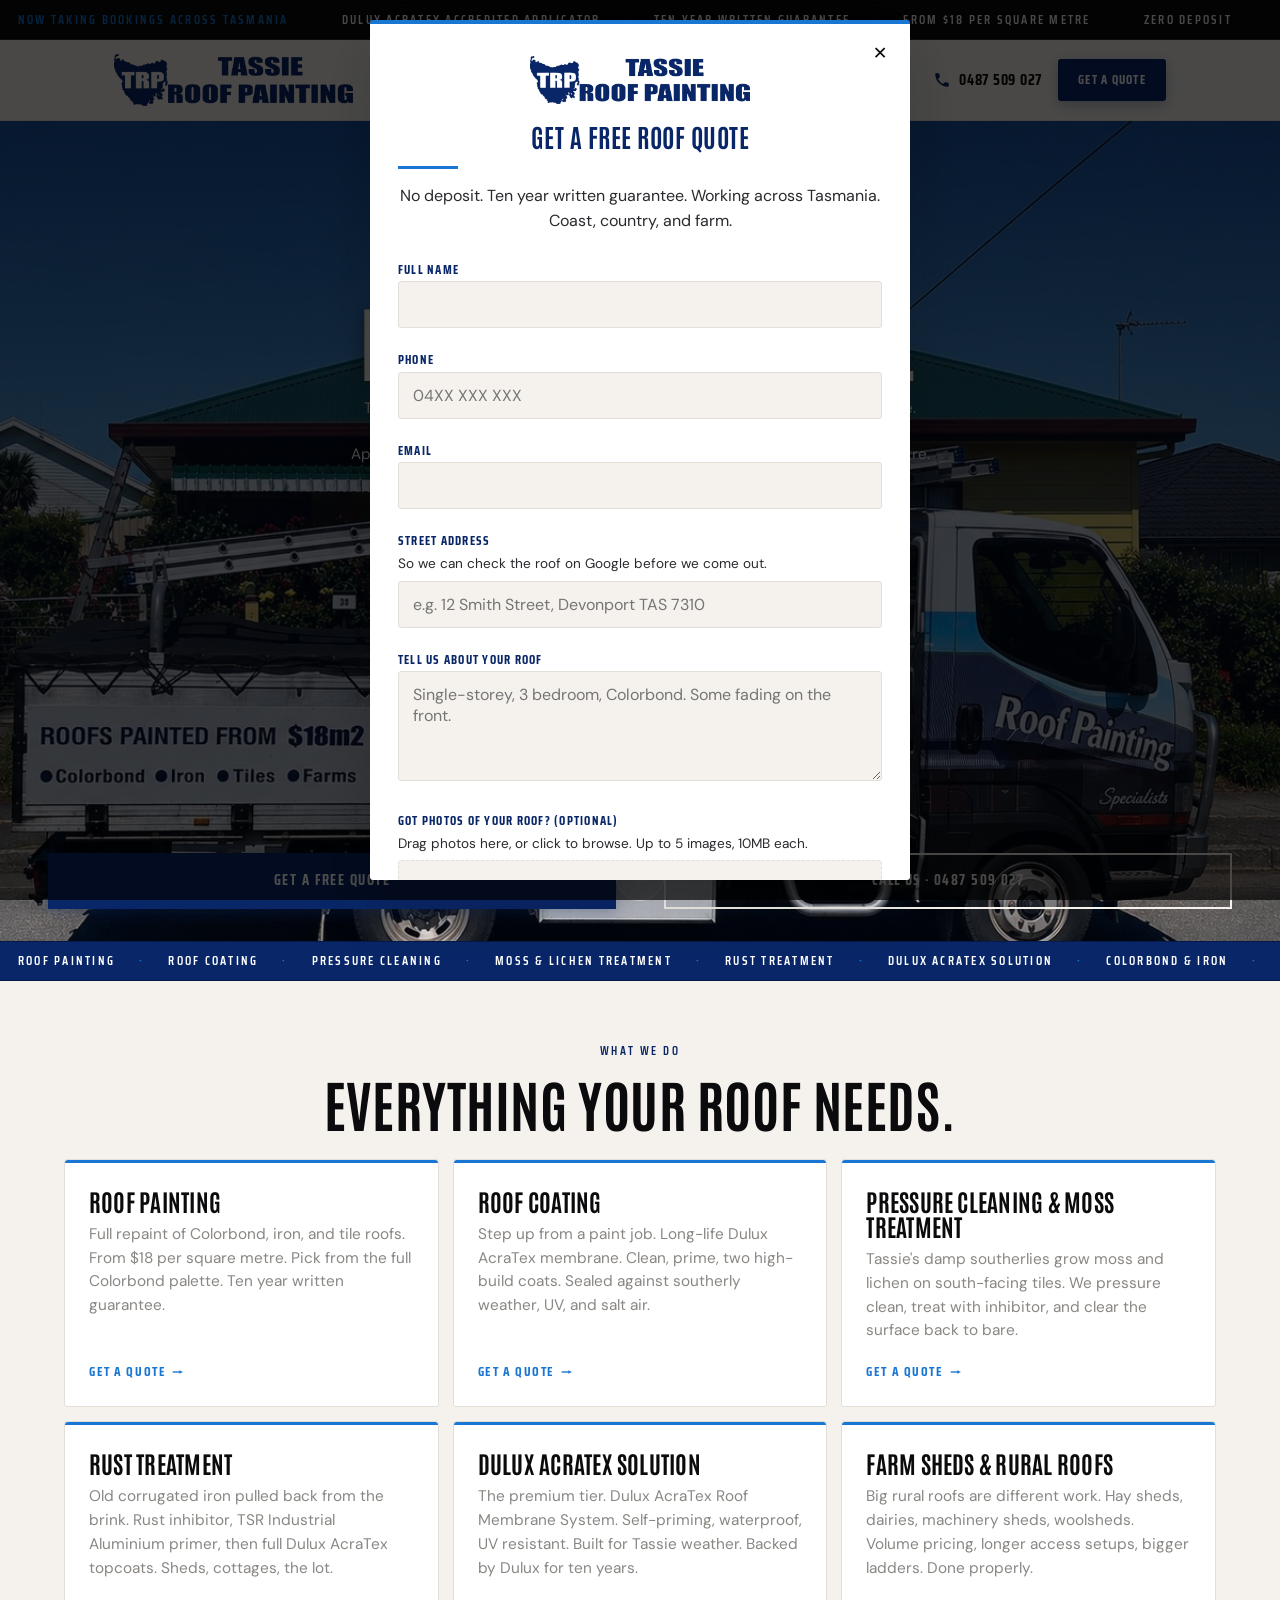
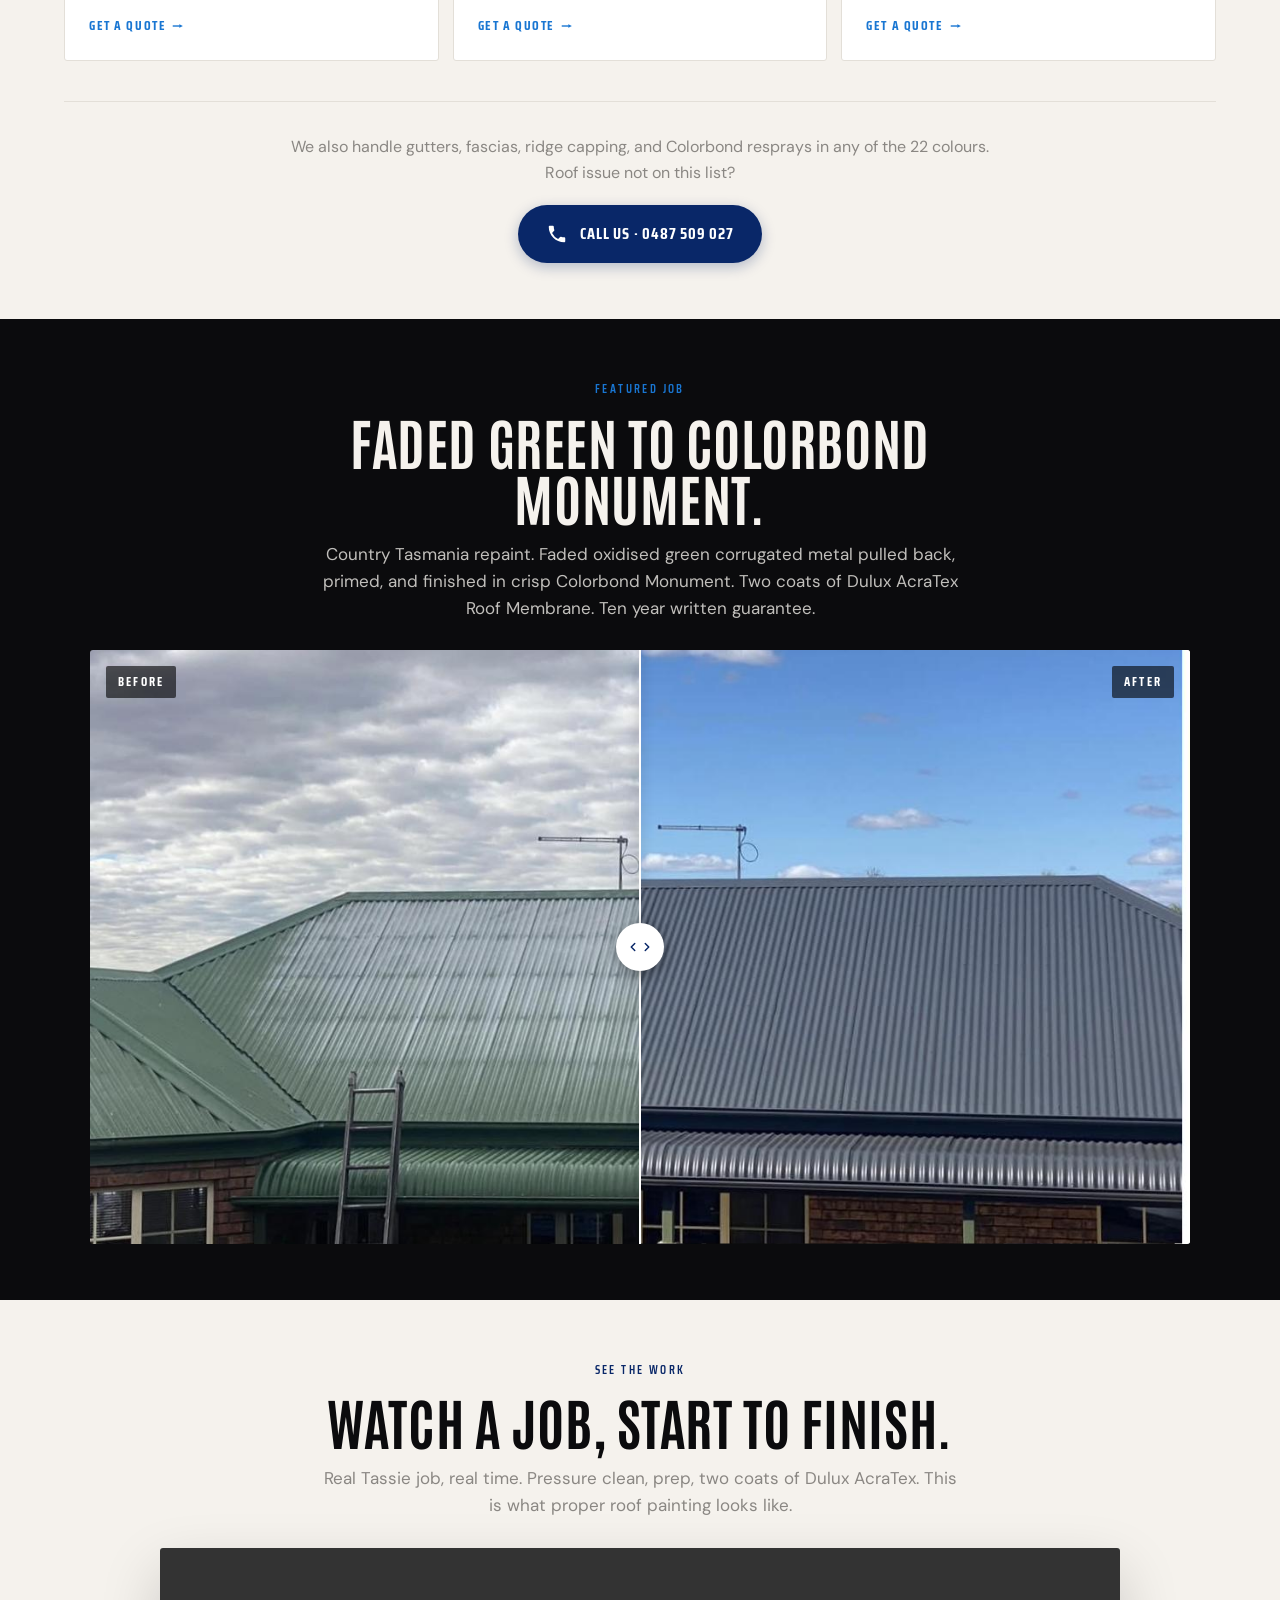
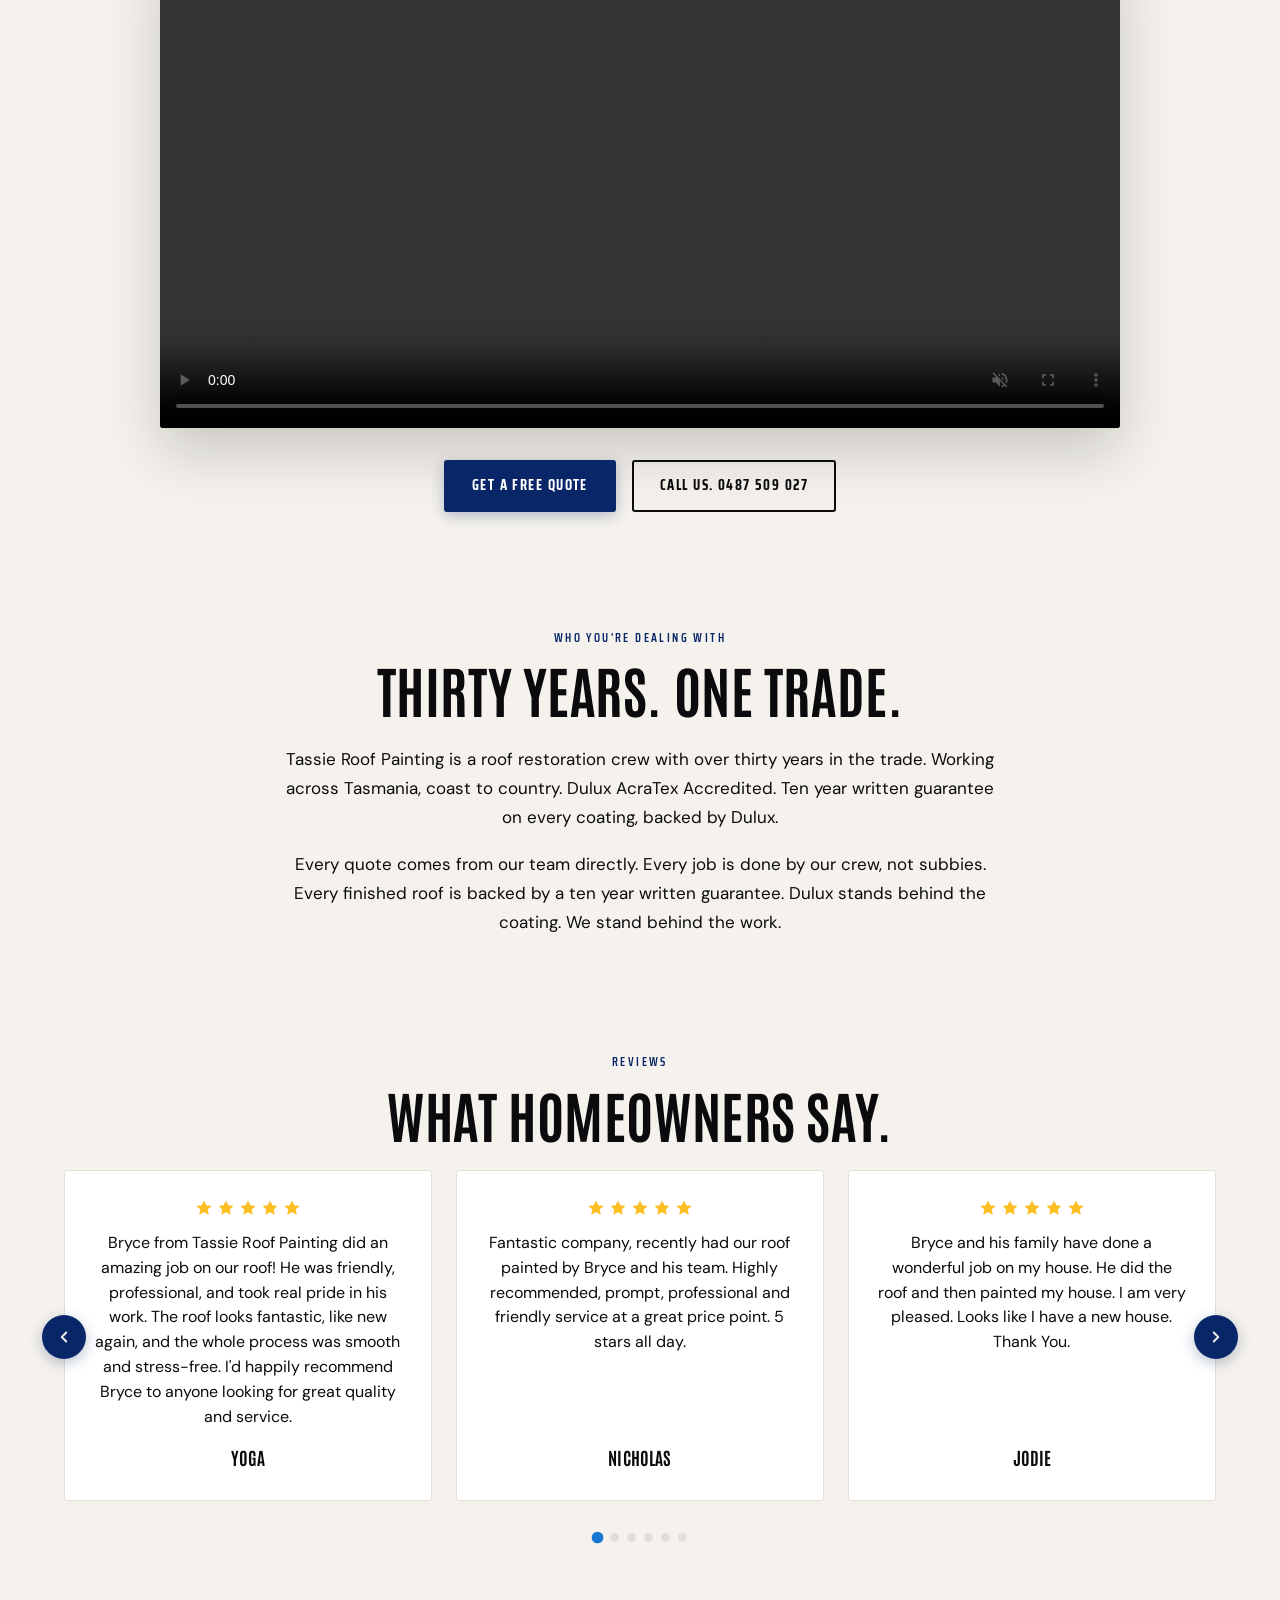
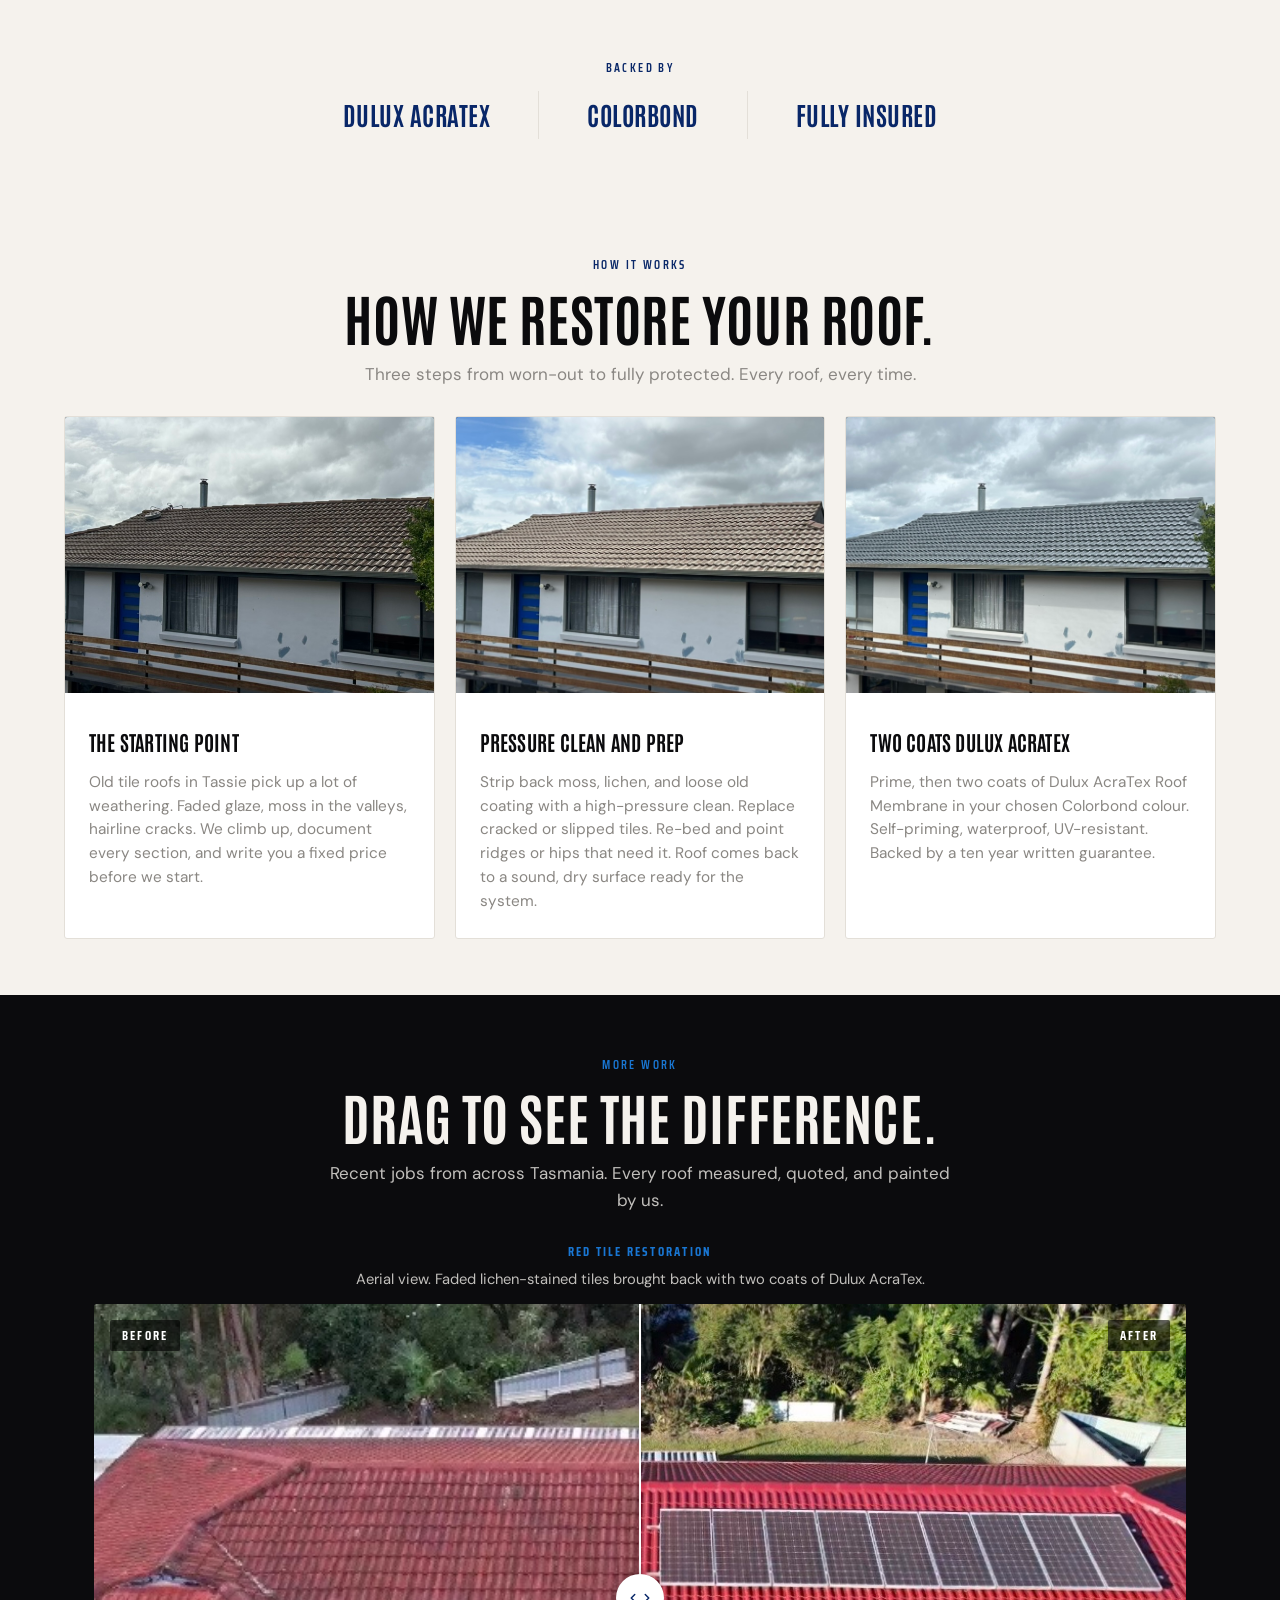
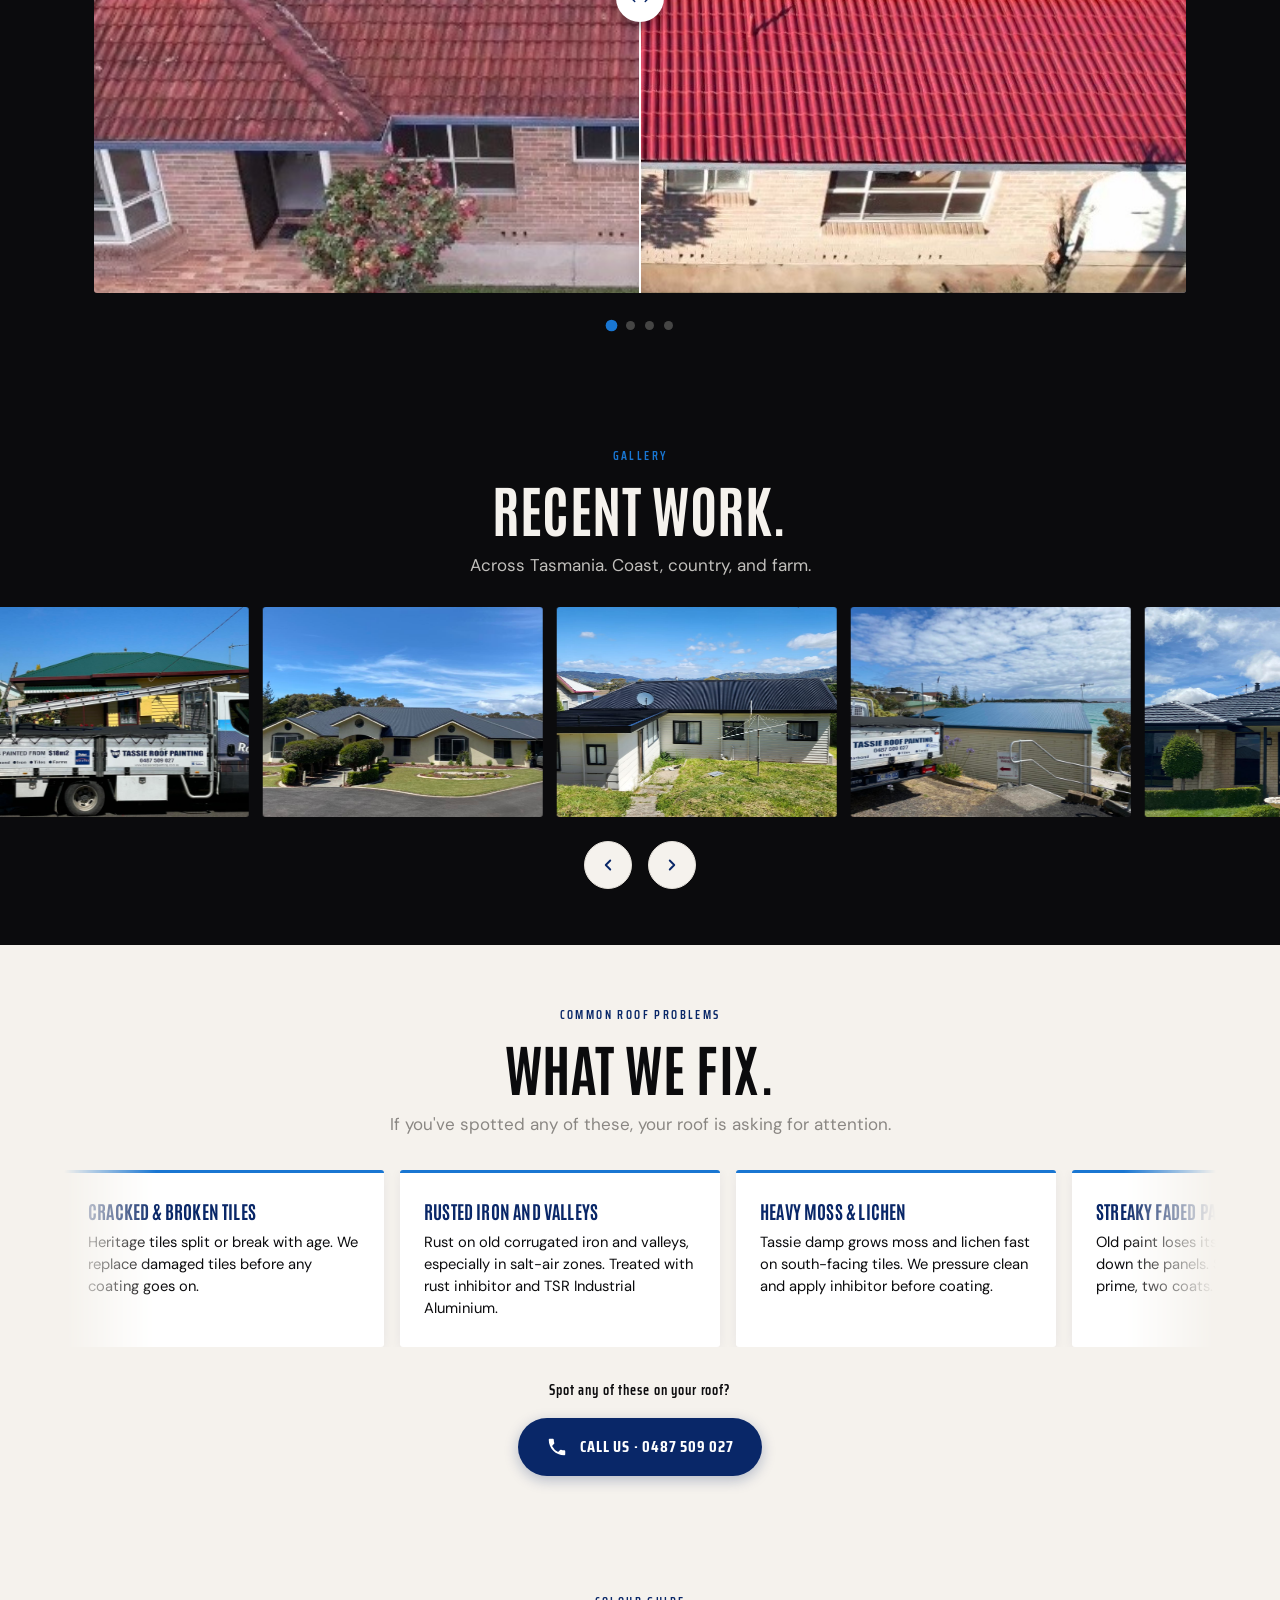
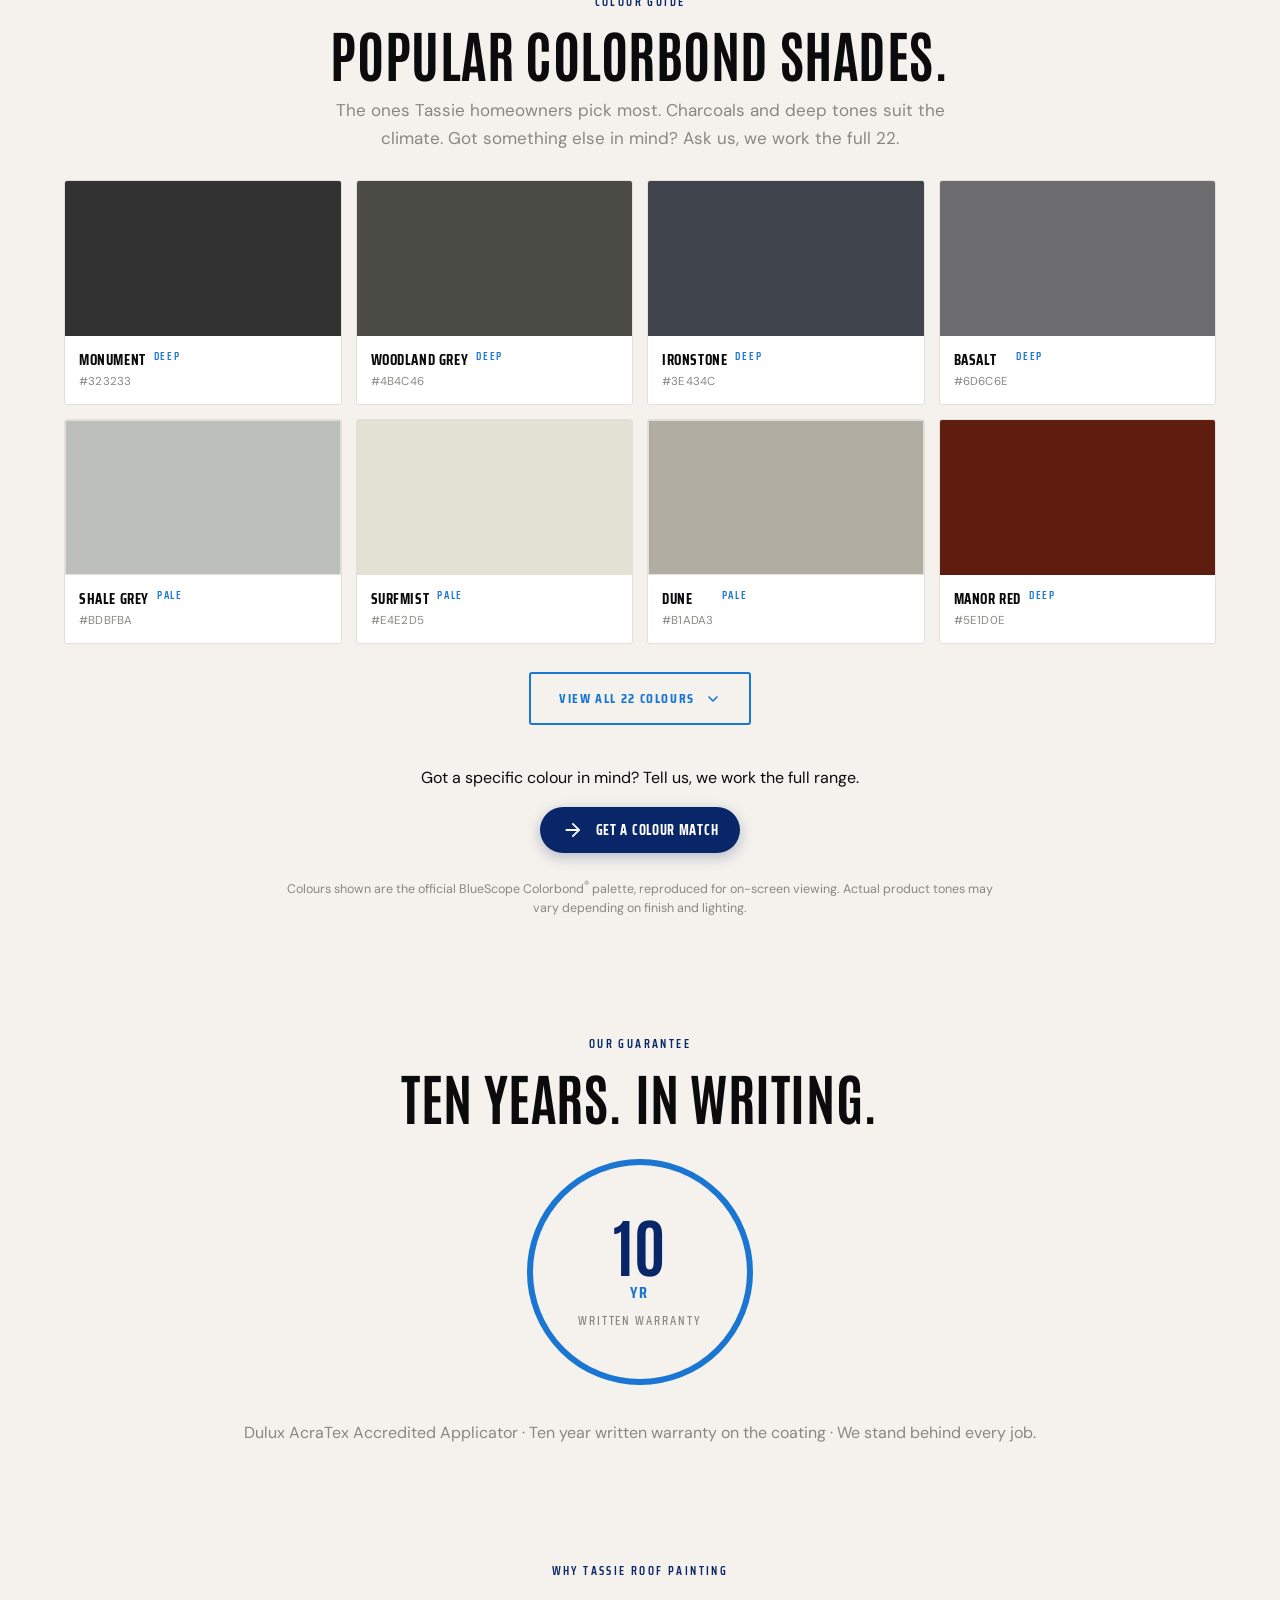
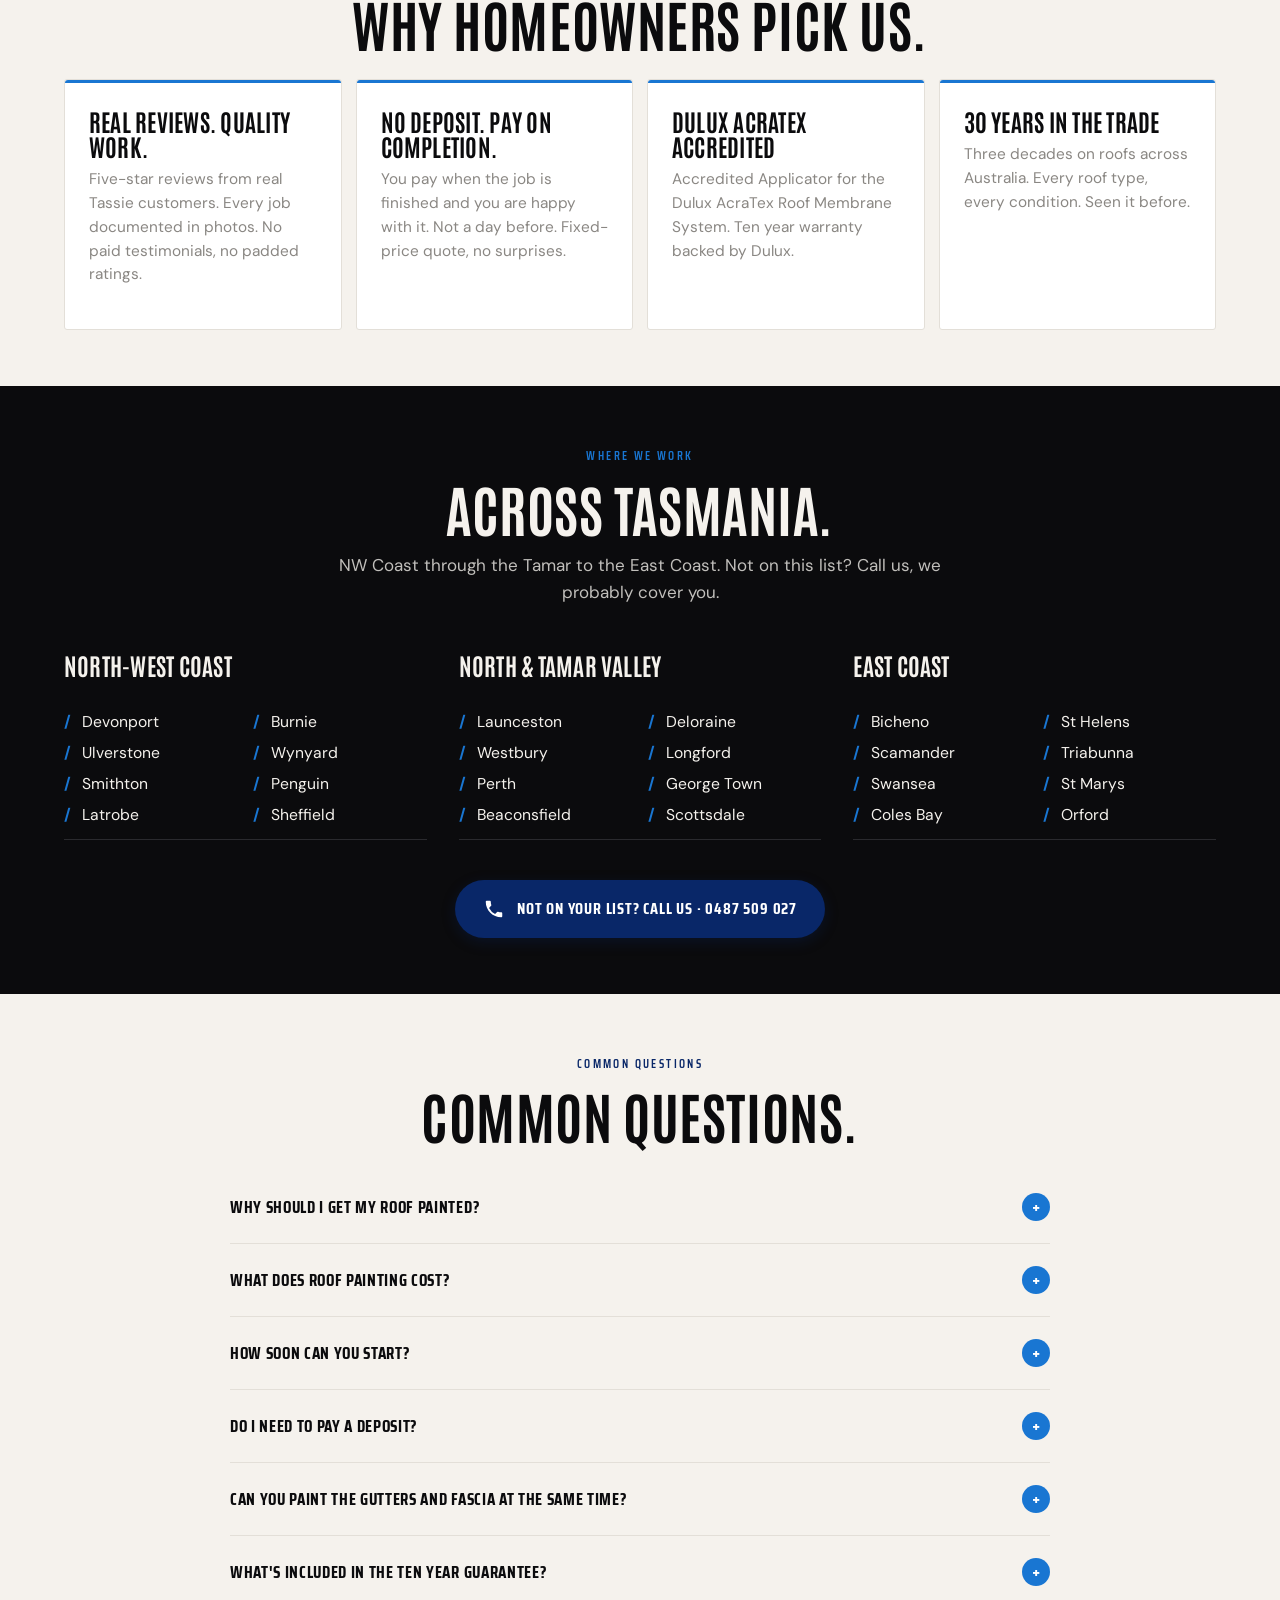
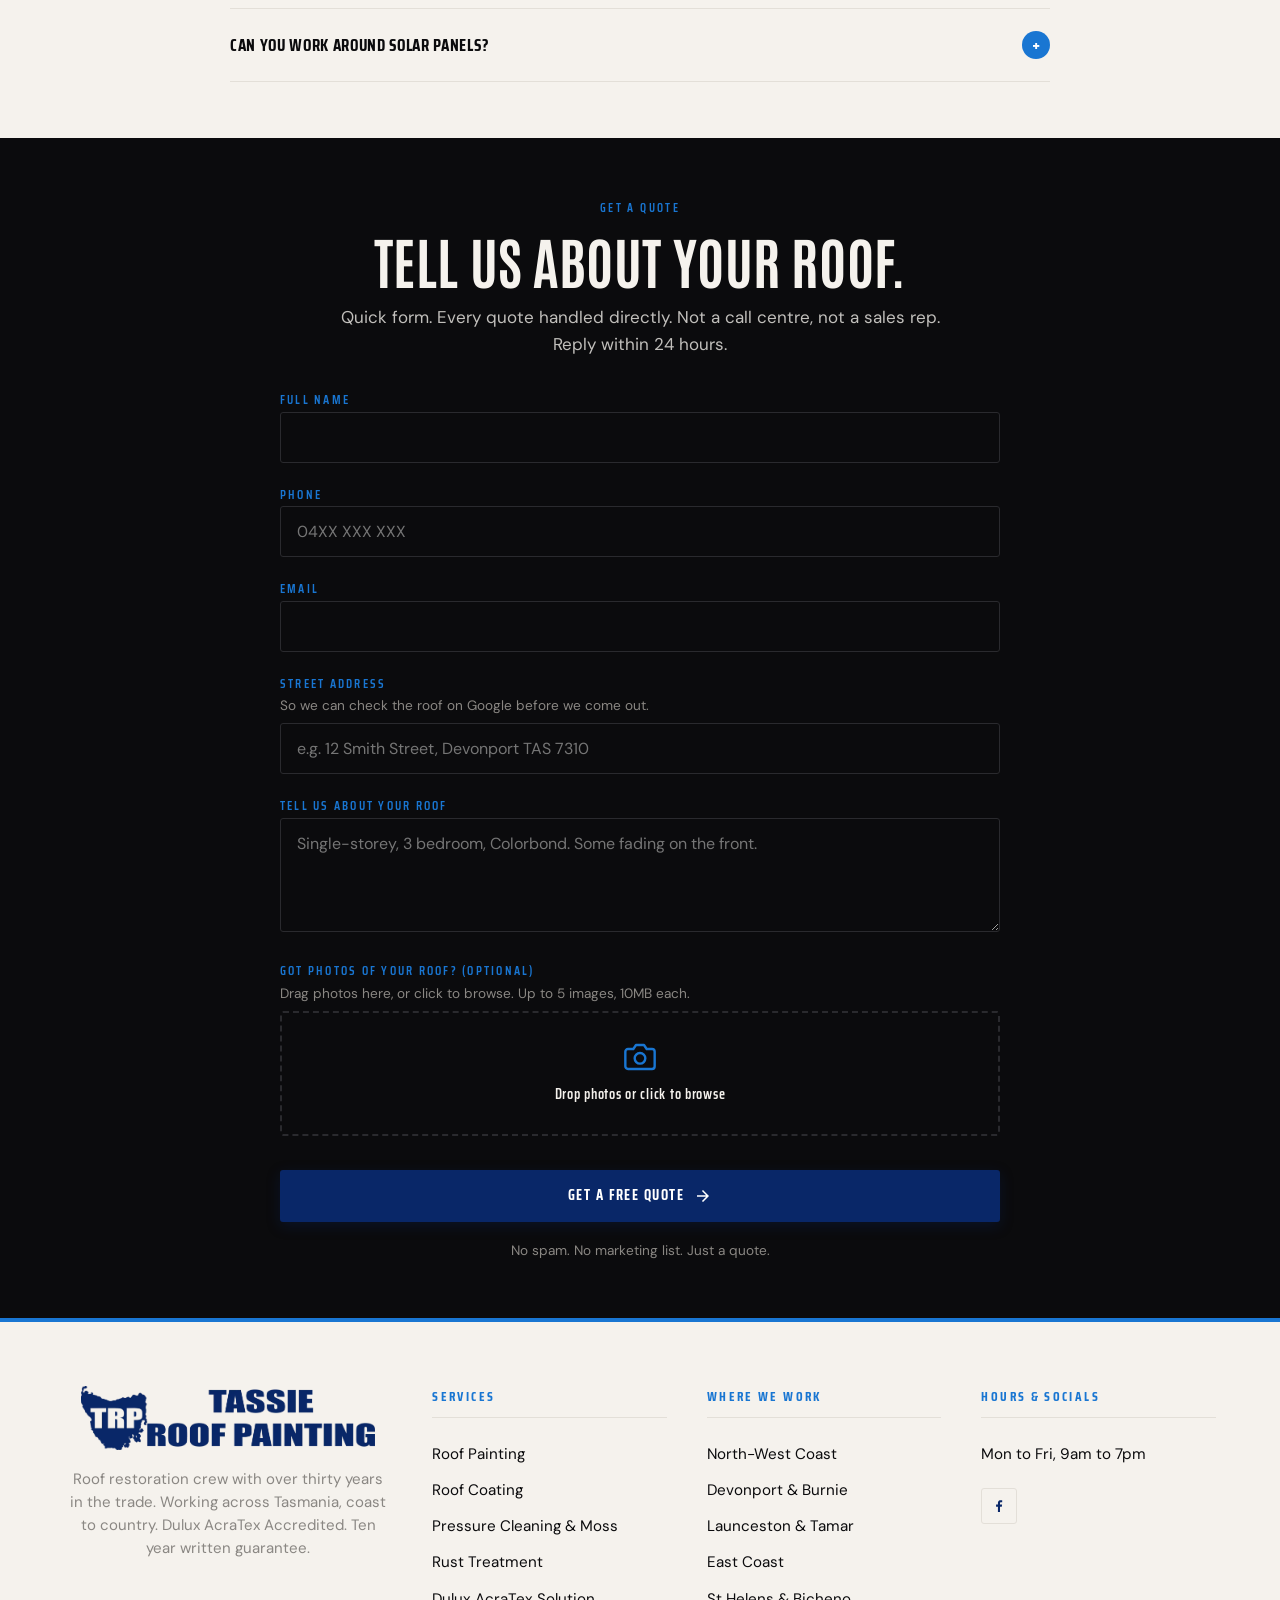
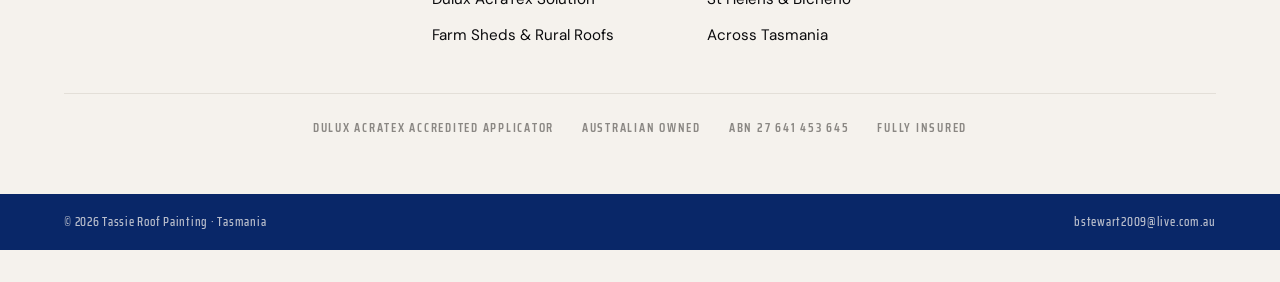
==== commit e3c6c8d6: "3" ====
--- a/index.html
+++ b/index.html
@@ -193,7 +193,7 @@
   <img class="hero-bg-desktop" src="images/hero_truck_desktop.jpg" alt="Tassie Roof Painting truck parked on a Tassie street with a green-roofed yellow weatherboard house behind. Side panel reads ROOFS PAINTED FROM $18m². Colorbond, iron, tiles, farms.">
   <div class="hero-content" data-hero-content>
     <div class="hero-top">
-      <p class="hero-eyebrow">DULUX ACRATEX ACCREDITED &middot; 30 YEARS &middot; TASMANIA</p>
+      <p class="hero-eyebrow">DULUX ACCREDITED &middot; 30 YEARS &middot; TASMANIA</p>
       <h1 class="hero-headline">TASSIE ROOFS.<br>PROPERLY COATED.</h1>
     </div>
     <div class="hero-bottom">
@@ -210,7 +210,7 @@
       </p>
     </div>
   </div>
-  <img class="hero-photo-mobile" src="images/hero_truck_mobile.png" alt="Tassie Roof Painting truck parked on a Tassie street with a green-roofed yellow weatherboard house behind. Side panel reads ROOFS PAINTED FROM $18m². Colorbond, iron, tiles, farms.">
+  <img class="hero-photo-mobile" src="images/hero_truck_mobile.jpg" alt="Tassie Roof Painting truck parked on a Tassie street with a green-roofed yellow weatherboard house behind. Side panel reads ROOFS PAINTED FROM $18m². Colorbond, iron, tiles, farms.">
   <div class="hero-bottom-bar" aria-hidden="false">
     <button type="button" class="hero-cta-left btn btn-primary" data-open-quote>
       Get a Free Quote
@@ -259,42 +259,36 @@
     </div>
     <div class="services-grid">
       <article class="service-card reveal">
-        <svg class="service-icon" viewBox="0 0 24 24" fill="none" stroke="currentColor" stroke-width="1.6" stroke-linecap="round" stroke-linejoin="round" aria-hidden="true"><path d="M19 3l-9 9"/><path d="M12 10l3 3"/><path d="M10 12l-4 4a2.5 2.5 0 0 0 3.5 3.5l4-4z"/></svg>
         <h3>Roof Painting</h3>
         <p>Full repaint of Colorbond, iron, and tile roofs. From $18 per square metre. Pick from the full Colorbond palette. Ten year written guarantee.</p>
         <a href="#quote" class="learn" data-open-quote data-service="Roof Painting">Get a Quote <span class="arrow">&rarr;</span></a>
       </article>
 
       <article class="service-card reveal">
-        <svg class="service-icon" viewBox="0 0 24 24" fill="none" stroke="currentColor" stroke-width="1.6" stroke-linecap="round" stroke-linejoin="round" aria-hidden="true"><path d="M12 3c-2 3-3 4.5-3 6a3 3 0 0 0 6 0c0-1.5-1-3-3-6z"/><path d="M7 13c-2 3-3 4.5-3 6a3 3 0 0 0 6 0c0-1.5-1-3-3-6z"/><path d="M17 13c-2 3-3 4.5-3 6a3 3 0 0 0 6 0c0-1.5-1-3-3-6z"/></svg>
         <h3>Roof Coating</h3>
         <p>Step up from a paint job. Long-life Dulux AcraTex membrane. Clean, prime, two high-build coats. Sealed against southerly weather, UV, and salt air.</p>
         <a href="#quote" class="learn" data-open-quote data-service="Roof Coating">Get a Quote <span class="arrow">&rarr;</span></a>
       </article>
 
       <article class="service-card reveal">
-        <svg class="service-icon" viewBox="0 0 24 24" fill="none" stroke="currentColor" stroke-width="1.6" stroke-linecap="round" stroke-linejoin="round" aria-hidden="true"><rect x="6" y="11" width="9" height="10" rx="1"/><path d="M9 11V7h3v4"/><path d="M15 13h3"/><path d="M19 7h2"/><path d="M19 11h2"/><path d="M19 15h2"/></svg>
         <h3>Pressure Cleaning &amp; Moss Treatment</h3>
         <p>Tassie's damp southerlies grow moss and lichen on south-facing tiles. We pressure clean, treat with inhibitor, and clear the surface back to bare.</p>
         <a href="#quote" class="learn" data-open-quote data-service="Pressure Cleaning &amp; Moss Treatment">Get a Quote <span class="arrow">&rarr;</span></a>
       </article>
 
       <article class="service-card reveal">
-        <svg class="service-icon" viewBox="0 0 24 24" fill="none" stroke="currentColor" stroke-width="1.6" stroke-linecap="round" stroke-linejoin="round" aria-hidden="true"><path d="M9 3h6"/><path d="M10 3v7l-5 9a2 2 0 0 0 1.7 3h10.6a2 2 0 0 0 1.7-3l-5-9V3"/><line x1="8" y1="14" x2="16" y2="14"/></svg>
         <h3>Rust Treatment</h3>
         <p>Old corrugated iron pulled back from the brink. Rust inhibitor, TSR Industrial Aluminium primer, then full Dulux AcraTex topcoats. Sheds, cottages, the lot.</p>
         <a href="#quote" class="learn" data-open-quote data-service="Rust Treatment">Get a Quote <span class="arrow">&rarr;</span></a>
       </article>
 
       <article class="service-card reveal">
-        <svg class="service-icon" viewBox="0 0 24 24" fill="none" stroke="currentColor" stroke-width="1.6" stroke-linecap="round" stroke-linejoin="round" aria-hidden="true"><path d="M6 9l6-5 6 5l-6 11z"/><path d="M6 9h12"/><path d="M9 9l3 11"/><path d="M15 9l-3 11"/></svg>
         <h3>Dulux AcraTex Solution</h3>
         <p>The premium tier. Dulux AcraTex Roof Membrane System. Self-priming, waterproof, UV resistant. Built for Tassie weather. Backed by Dulux for ten years.</p>
         <a href="#quote" class="learn" data-open-quote data-service="Dulux AcraTex Solution">Get a Quote <span class="arrow">&rarr;</span></a>
       </article>
 
       <article class="service-card reveal">
-        <svg class="service-icon" viewBox="0 0 24 24" fill="none" stroke="currentColor" stroke-width="1.6" stroke-linecap="round" stroke-linejoin="round" aria-hidden="true"><path d="M3 11l9 -7l9 7v9H3z"/><line x1="3" y1="11" x2="21" y2="11"/><path d="M10 14h4v6h-4z"/><path d="M10 14l4 6"/><path d="M14 14l-4 6"/></svg>
         <h3>Farm Sheds &amp; Rural Roofs</h3>
         <p>Big rural roofs are different work. Hay sheds, dairies, machinery sheds, woolsheds. Volume pricing, longer access setups, bigger ladders. Done properly.</p>
         <a href="#quote" class="learn" data-open-quote data-service="Farm Sheds &amp; Rural Roofs">Get a Quote <span class="arrow">&rarr;</span></a>
@@ -379,6 +373,101 @@
   </div>
 </section>
 
+<!-- 15. REVIEWS · paper -->
+<!-- All 6 reviews are real customer testimonials, sourced from Google, Facebook, and the previous Tassie Roof Painting site. Last names omitted for privacy. -->
+<section id="reviews" class="section-paper reviews">
+  <div class="wrap">
+    <div class="section-head reveal">
+      <span class="eyebrow">Reviews</span>
+      <h2>What homeowners say.</h2>
+    </div>
+    <div class="reviews-carousel reveal" data-reviews>
+      <button type="button" class="reviews-arrow reviews-arrow-prev" aria-label="Previous review" data-reviews-prev>
+        <svg viewBox="0 0 24 24" fill="none" stroke="currentColor" stroke-width="2.5" stroke-linecap="round" stroke-linejoin="round"><path d="M15 6l-6 6 6 6"/></svg>
+      </button>
+      <button type="button" class="reviews-arrow reviews-arrow-next" aria-label="Next review" data-reviews-next>
+        <svg viewBox="0 0 24 24" fill="none" stroke="currentColor" stroke-width="2.5" stroke-linecap="round" stroke-linejoin="round"><path d="M9 6l6 6-6 6"/></svg>
+      </button>
+      <div class="reviews-track" data-reviews-track>
+        <article class="review-card">
+          <div class="review-stars" aria-label="Five stars">
+            <svg viewBox="0 0 24 24" fill="currentColor"><path d="M12 2l3.09 6.26L22 9.27l-5 4.87 1.18 6.88L12 17.77 5.82 21l1.18-6.88-5-4.87 6.91-1.01z"/></svg>
+            <svg viewBox="0 0 24 24" fill="currentColor"><path d="M12 2l3.09 6.26L22 9.27l-5 4.87 1.18 6.88L12 17.77 5.82 21l1.18-6.88-5-4.87 6.91-1.01z"/></svg>
+            <svg viewBox="0 0 24 24" fill="currentColor"><path d="M12 2l3.09 6.26L22 9.27l-5 4.87 1.18 6.88L12 17.77 5.82 21l1.18-6.88-5-4.87 6.91-1.01z"/></svg>
+            <svg viewBox="0 0 24 24" fill="currentColor"><path d="M12 2l3.09 6.26L22 9.27l-5 4.87 1.18 6.88L12 17.77 5.82 21l1.18-6.88-5-4.87 6.91-1.01z"/></svg>
+            <svg viewBox="0 0 24 24" fill="currentColor"><path d="M12 2l3.09 6.26L22 9.27l-5 4.87 1.18 6.88L12 17.77 5.82 21l1.18-6.88-5-4.87 6.91-1.01z"/></svg>
+          </div>
+          <p class="review-text">Bryce from Tassie Roof Painting did an amazing job on our roof! He was friendly, professional, and took real pride in his work. The roof looks fantastic, like new again, and the whole process was smooth and stress-free. I'd happily recommend Bryce to anyone looking for great quality and service.</p>
+          <span class="review-name">Yoga</span>
+        </article>
+        <article class="review-card">
+          <div class="review-stars" aria-label="Five stars">
+            <svg viewBox="0 0 24 24" fill="currentColor"><path d="M12 2l3.09 6.26L22 9.27l-5 4.87 1.18 6.88L12 17.77 5.82 21l1.18-6.88-5-4.87 6.91-1.01z"/></svg>
+            <svg viewBox="0 0 24 24" fill="currentColor"><path d="M12 2l3.09 6.26L22 9.27l-5 4.87 1.18 6.88L12 17.77 5.82 21l1.18-6.88-5-4.87 6.91-1.01z"/></svg>
+            <svg viewBox="0 0 24 24" fill="currentColor"><path d="M12 2l3.09 6.26L22 9.27l-5 4.87 1.18 6.88L12 17.77 5.82 21l1.18-6.88-5-4.87 6.91-1.01z"/></svg>
+            <svg viewBox="0 0 24 24" fill="currentColor"><path d="M12 2l3.09 6.26L22 9.27l-5 4.87 1.18 6.88L12 17.77 5.82 21l1.18-6.88-5-4.87 6.91-1.01z"/></svg>
+            <svg viewBox="0 0 24 24" fill="currentColor"><path d="M12 2l3.09 6.26L22 9.27l-5 4.87 1.18 6.88L12 17.77 5.82 21l1.18-6.88-5-4.87 6.91-1.01z"/></svg>
+          </div>
+          <p class="review-text">Fantastic company, recently had our roof painted by Bryce and his team. Highly recommended, prompt, professional and friendly service at a great price point. 5 stars all day.</p>
+          <span class="review-name">Nicholas</span>
+        </article>
+        <article class="review-card">
+          <div class="review-stars" aria-label="Five stars">
+            <svg viewBox="0 0 24 24" fill="currentColor"><path d="M12 2l3.09 6.26L22 9.27l-5 4.87 1.18 6.88L12 17.77 5.82 21l1.18-6.88-5-4.87 6.91-1.01z"/></svg>
+            <svg viewBox="0 0 24 24" fill="currentColor"><path d="M12 2l3.09 6.26L22 9.27l-5 4.87 1.18 6.88L12 17.77 5.82 21l1.18-6.88-5-4.87 6.91-1.01z"/></svg>
+            <svg viewBox="0 0 24 24" fill="currentColor"><path d="M12 2l3.09 6.26L22 9.27l-5 4.87 1.18 6.88L12 17.77 5.82 21l1.18-6.88-5-4.87 6.91-1.01z"/></svg>
+            <svg viewBox="0 0 24 24" fill="currentColor"><path d="M12 2l3.09 6.26L22 9.27l-5 4.87 1.18 6.88L12 17.77 5.82 21l1.18-6.88-5-4.87 6.91-1.01z"/></svg>
+            <svg viewBox="0 0 24 24" fill="currentColor"><path d="M12 2l3.09 6.26L22 9.27l-5 4.87 1.18 6.88L12 17.77 5.82 21l1.18-6.88-5-4.87 6.91-1.01z"/></svg>
+          </div>
+          <p class="review-text">Bryce and his family have done a wonderful job on my house. He did the roof and then painted my house. I am very pleased. Looks like I have a new house. Thank You.</p>
+          <span class="review-name">Jodie</span>
+        </article>
+        <article class="review-card">
+          <div class="review-stars" aria-label="Five stars">
+            <svg viewBox="0 0 24 24" fill="currentColor"><path d="M12 2l3.09 6.26L22 9.27l-5 4.87 1.18 6.88L12 17.77 5.82 21l1.18-6.88-5-4.87 6.91-1.01z"/></svg>
+            <svg viewBox="0 0 24 24" fill="currentColor"><path d="M12 2l3.09 6.26L22 9.27l-5 4.87 1.18 6.88L12 17.77 5.82 21l1.18-6.88-5-4.87 6.91-1.01z"/></svg>
+            <svg viewBox="0 0 24 24" fill="currentColor"><path d="M12 2l3.09 6.26L22 9.27l-5 4.87 1.18 6.88L12 17.77 5.82 21l1.18-6.88-5-4.87 6.91-1.01z"/></svg>
+            <svg viewBox="0 0 24 24" fill="currentColor"><path d="M12 2l3.09 6.26L22 9.27l-5 4.87 1.18 6.88L12 17.77 5.82 21l1.18-6.88-5-4.87 6.91-1.01z"/></svg>
+            <svg viewBox="0 0 24 24" fill="currentColor"><path d="M12 2l3.09 6.26L22 9.27l-5 4.87 1.18 6.88L12 17.77 5.82 21l1.18-6.88-5-4.87 6.91-1.01z"/></svg>
+          </div>
+          <p class="review-text">My roof was that faded it now looks absolutely great. I highly recommend him for a great job and a very nice person, couldn't be more helpful.</p>
+          <span class="review-name">Vivien</span>
+        </article>
+        <article class="review-card">
+          <div class="review-stars" aria-label="Five stars">
+            <svg viewBox="0 0 24 24" fill="currentColor"><path d="M12 2l3.09 6.26L22 9.27l-5 4.87 1.18 6.88L12 17.77 5.82 21l1.18-6.88-5-4.87 6.91-1.01z"/></svg>
+            <svg viewBox="0 0 24 24" fill="currentColor"><path d="M12 2l3.09 6.26L22 9.27l-5 4.87 1.18 6.88L12 17.77 5.82 21l1.18-6.88-5-4.87 6.91-1.01z"/></svg>
+            <svg viewBox="0 0 24 24" fill="currentColor"><path d="M12 2l3.09 6.26L22 9.27l-5 4.87 1.18 6.88L12 17.77 5.82 21l1.18-6.88-5-4.87 6.91-1.01z"/></svg>
+            <svg viewBox="0 0 24 24" fill="currentColor"><path d="M12 2l3.09 6.26L22 9.27l-5 4.87 1.18 6.88L12 17.77 5.82 21l1.18-6.88-5-4.87 6.91-1.01z"/></svg>
+            <svg viewBox="0 0 24 24" fill="currentColor"><path d="M12 2l3.09 6.26L22 9.27l-5 4.87 1.18 6.88L12 17.77 5.82 21l1.18-6.88-5-4.87 6.91-1.01z"/></svg>
+          </div>
+          <p class="review-text">Had our roof painted this week by Bryce. Very happy with the communication and result. Would recommend.</p>
+          <span class="review-name">Helen</span>
+        </article>
+        <article class="review-card">
+          <div class="review-stars" aria-label="Five stars">
+            <svg viewBox="0 0 24 24" fill="currentColor"><path d="M12 2l3.09 6.26L22 9.27l-5 4.87 1.18 6.88L12 17.77 5.82 21l1.18-6.88-5-4.87 6.91-1.01z"/></svg>
+            <svg viewBox="0 0 24 24" fill="currentColor"><path d="M12 2l3.09 6.26L22 9.27l-5 4.87 1.18 6.88L12 17.77 5.82 21l1.18-6.88-5-4.87 6.91-1.01z"/></svg>
+            <svg viewBox="0 0 24 24" fill="currentColor"><path d="M12 2l3.09 6.26L22 9.27l-5 4.87 1.18 6.88L12 17.77 5.82 21l1.18-6.88-5-4.87 6.91-1.01z"/></svg>
+            <svg viewBox="0 0 24 24" fill="currentColor"><path d="M12 2l3.09 6.26L22 9.27l-5 4.87 1.18 6.88L12 17.77 5.82 21l1.18-6.88-5-4.87 6.91-1.01z"/></svg>
+            <svg viewBox="0 0 24 24" fill="currentColor"><path d="M12 2l3.09 6.26L22 9.27l-5 4.87 1.18 6.88L12 17.77 5.82 21l1.18-6.88-5-4.87 6.91-1.01z"/></svg>
+          </div>
+          <p class="review-text">Bryce did an excellent job on our roof. Great customer service, thank you!</p>
+          <span class="review-name">Amber</span>
+        </article>
+      </div>
+    </div>
+    <div class="reviews-dots" role="tablist" aria-label="Review navigation" data-reviews-dots>
+      <button type="button" class="review-dot is-active" data-reviews-jump="0" aria-label="Go to review 1"></button>
+      <button type="button" class="review-dot" data-reviews-jump="1" aria-label="Go to review 2"></button>
+      <button type="button" class="review-dot" data-reviews-jump="2" aria-label="Go to review 3"></button>
+      <button type="button" class="review-dot" data-reviews-jump="3" aria-label="Go to review 4"></button>
+      <button type="button" class="review-dot" data-reviews-jump="4" aria-label="Go to review 5"></button>
+      <button type="button" class="review-dot" data-reviews-jump="5" aria-label="Go to review 6"></button>
+    </div>
+  </div>
+</section>
+
 <!-- 9b. TRUST BADGE SECTION -->
 <!-- PLACEHOLDER · Replace text badges with real logo PNGs once partner artwork is supplied. -->
 <section class="section-paper trust-section">
@@ -389,46 +478,15 @@
     <div class="trust-badge-row">
       <div class="trust-badge">
         <span class="trust-badge-mark">DULUX ACRATEX</span>
-        <span class="trust-badge-label">Accredited Applicator</span>
       </div>
       <span class="trust-badge-divider" aria-hidden="true"></span>
       <div class="trust-badge">
         <span class="trust-badge-mark">COLORBOND</span>
-        <span class="trust-badge-label">BlueScope Steel</span>
       </div>
       <span class="trust-badge-divider" aria-hidden="true"></span>
       <div class="trust-badge">
         <span class="trust-badge-mark">FULLY INSURED</span>
-        <span class="trust-badge-label">Public Liability</span>
-      </div>
-    </div>
-  </div>
-</section>
-
-<!-- 9c. WHY CHOOSE US · paper, 4 reason tiles -->
-<section id="why" class="section-paper">
-  <div class="wrap">
-    <div class="section-head reveal">
-      <span class="eyebrow">Why Tassie Roof Painting</span>
-      <h2>Why homeowners pick us.</h2>
-    </div>
-    <div class="services-grid">
-      <article class="service-card reveal">
-        <h3>Dulux AcraTex Accredited</h3>
-        <p>Accredited Applicator for the Dulux AcraTex Roof Membrane System. Ten year warranty backed by Dulux.</p>
-      </article>
-      <article class="service-card reveal">
-        <h3>30 Years in the Trade</h3>
-        <p>Decades on roofs across Australia. Every roof type, every condition, every problem. We've seen it before.</p>
-      </article>
-      <article class="service-card reveal">
-        <h3>No Deposit</h3>
-        <p>You pay when the work is done and you're happy with it. Not a day before. Fixed-price quote, no surprises.</p>
-      </article>
-      <article class="service-card reveal">
-        <h3>From $18 per m&sup2;</h3>
-        <p>Honest pricing, written quote, no rough estimates. Roofs painted from $18 per square metre. Every job measured properly.</p>
-      </article>
+      </div>
     </div>
   </div>
 </section>
@@ -743,97 +801,30 @@
   </div>
 </section>
 
-<!-- 15. REVIEWS · paper -->
-<!-- All 6 reviews are real customer testimonials, sourced from Google, Facebook, and the previous Tassie Roof Painting site. Last names omitted for privacy. -->
-<section id="reviews" class="section-paper reviews">
-  <div class="wrap">
-    <div class="section-head reveal">
-      <span class="eyebrow">Reviews</span>
-      <h2>What homeowners say.</h2>
-    </div>
-    <div class="reviews-carousel reveal" data-reviews>
-      <button type="button" class="reviews-arrow reviews-arrow-prev" aria-label="Previous review" data-reviews-prev>
-        <svg viewBox="0 0 24 24" fill="none" stroke="currentColor" stroke-width="2.5" stroke-linecap="round" stroke-linejoin="round"><path d="M15 6l-6 6 6 6"/></svg>
-      </button>
-      <button type="button" class="reviews-arrow reviews-arrow-next" aria-label="Next review" data-reviews-next>
-        <svg viewBox="0 0 24 24" fill="none" stroke="currentColor" stroke-width="2.5" stroke-linecap="round" stroke-linejoin="round"><path d="M9 6l6 6-6 6"/></svg>
-      </button>
-      <div class="reviews-track" data-reviews-track>
-        <article class="review-card">
-          <div class="review-stars" aria-label="Five stars">
-            <svg viewBox="0 0 24 24" fill="currentColor"><path d="M12 2l3.09 6.26L22 9.27l-5 4.87 1.18 6.88L12 17.77 5.82 21l1.18-6.88-5-4.87 6.91-1.01z"/></svg>
-            <svg viewBox="0 0 24 24" fill="currentColor"><path d="M12 2l3.09 6.26L22 9.27l-5 4.87 1.18 6.88L12 17.77 5.82 21l1.18-6.88-5-4.87 6.91-1.01z"/></svg>
-            <svg viewBox="0 0 24 24" fill="currentColor"><path d="M12 2l3.09 6.26L22 9.27l-5 4.87 1.18 6.88L12 17.77 5.82 21l1.18-6.88-5-4.87 6.91-1.01z"/></svg>
-            <svg viewBox="0 0 24 24" fill="currentColor"><path d="M12 2l3.09 6.26L22 9.27l-5 4.87 1.18 6.88L12 17.77 5.82 21l1.18-6.88-5-4.87 6.91-1.01z"/></svg>
-            <svg viewBox="0 0 24 24" fill="currentColor"><path d="M12 2l3.09 6.26L22 9.27l-5 4.87 1.18 6.88L12 17.77 5.82 21l1.18-6.88-5-4.87 6.91-1.01z"/></svg>
-          </div>
-          <p class="review-text">Bryce from Tassie Roof Painting did an amazing job on our roof! He was friendly, professional, and took real pride in his work. The roof looks fantastic, like new again, and the whole process was smooth and stress-free. I'd happily recommend Bryce to anyone looking for great quality and service.</p>
-          <span class="review-name">Yoga</span>
-        </article>
-        <article class="review-card">
-          <div class="review-stars" aria-label="Five stars">
-            <svg viewBox="0 0 24 24" fill="currentColor"><path d="M12 2l3.09 6.26L22 9.27l-5 4.87 1.18 6.88L12 17.77 5.82 21l1.18-6.88-5-4.87 6.91-1.01z"/></svg>
-            <svg viewBox="0 0 24 24" fill="currentColor"><path d="M12 2l3.09 6.26L22 9.27l-5 4.87 1.18 6.88L12 17.77 5.82 21l1.18-6.88-5-4.87 6.91-1.01z"/></svg>
-            <svg viewBox="0 0 24 24" fill="currentColor"><path d="M12 2l3.09 6.26L22 9.27l-5 4.87 1.18 6.88L12 17.77 5.82 21l1.18-6.88-5-4.87 6.91-1.01z"/></svg>
-            <svg viewBox="0 0 24 24" fill="currentColor"><path d="M12 2l3.09 6.26L22 9.27l-5 4.87 1.18 6.88L12 17.77 5.82 21l1.18-6.88-5-4.87 6.91-1.01z"/></svg>
-            <svg viewBox="0 0 24 24" fill="currentColor"><path d="M12 2l3.09 6.26L22 9.27l-5 4.87 1.18 6.88L12 17.77 5.82 21l1.18-6.88-5-4.87 6.91-1.01z"/></svg>
-          </div>
-          <p class="review-text">Fantastic company, recently had our roof painted by Bryce and his team. Highly recommended, prompt, professional and friendly service at a great price point. 5 stars all day.</p>
-          <span class="review-name">Nicholas</span>
-        </article>
-        <article class="review-card">
-          <div class="review-stars" aria-label="Five stars">
-            <svg viewBox="0 0 24 24" fill="currentColor"><path d="M12 2l3.09 6.26L22 9.27l-5 4.87 1.18 6.88L12 17.77 5.82 21l1.18-6.88-5-4.87 6.91-1.01z"/></svg>
-            <svg viewBox="0 0 24 24" fill="currentColor"><path d="M12 2l3.09 6.26L22 9.27l-5 4.87 1.18 6.88L12 17.77 5.82 21l1.18-6.88-5-4.87 6.91-1.01z"/></svg>
-            <svg viewBox="0 0 24 24" fill="currentColor"><path d="M12 2l3.09 6.26L22 9.27l-5 4.87 1.18 6.88L12 17.77 5.82 21l1.18-6.88-5-4.87 6.91-1.01z"/></svg>
-            <svg viewBox="0 0 24 24" fill="currentColor"><path d="M12 2l3.09 6.26L22 9.27l-5 4.87 1.18 6.88L12 17.77 5.82 21l1.18-6.88-5-4.87 6.91-1.01z"/></svg>
-            <svg viewBox="0 0 24 24" fill="currentColor"><path d="M12 2l3.09 6.26L22 9.27l-5 4.87 1.18 6.88L12 17.77 5.82 21l1.18-6.88-5-4.87 6.91-1.01z"/></svg>
-          </div>
-          <p class="review-text">Bryce and his family have done a wonderful job on my house. He did the roof and then painted my house. I am very pleased. Looks like I have a new house. Thank You.</p>
-          <span class="review-name">Jodie</span>
-        </article>
-        <article class="review-card">
-          <div class="review-stars" aria-label="Five stars">
-            <svg viewBox="0 0 24 24" fill="currentColor"><path d="M12 2l3.09 6.26L22 9.27l-5 4.87 1.18 6.88L12 17.77 5.82 21l1.18-6.88-5-4.87 6.91-1.01z"/></svg>
-            <svg viewBox="0 0 24 24" fill="currentColor"><path d="M12 2l3.09 6.26L22 9.27l-5 4.87 1.18 6.88L12 17.77 5.82 21l1.18-6.88-5-4.87 6.91-1.01z"/></svg>
-            <svg viewBox="0 0 24 24" fill="currentColor"><path d="M12 2l3.09 6.26L22 9.27l-5 4.87 1.18 6.88L12 17.77 5.82 21l1.18-6.88-5-4.87 6.91-1.01z"/></svg>
-            <svg viewBox="0 0 24 24" fill="currentColor"><path d="M12 2l3.09 6.26L22 9.27l-5 4.87 1.18 6.88L12 17.77 5.82 21l1.18-6.88-5-4.87 6.91-1.01z"/></svg>
-            <svg viewBox="0 0 24 24" fill="currentColor"><path d="M12 2l3.09 6.26L22 9.27l-5 4.87 1.18 6.88L12 17.77 5.82 21l1.18-6.88-5-4.87 6.91-1.01z"/></svg>
-          </div>
-          <p class="review-text">My roof was that faded it now looks absolutely great. I highly recommend him for a great job and a very nice person, couldn't be more helpful.</p>
-          <span class="review-name">Vivien</span>
-        </article>
-        <article class="review-card">
-          <div class="review-stars" aria-label="Five stars">
-            <svg viewBox="0 0 24 24" fill="currentColor"><path d="M12 2l3.09 6.26L22 9.27l-5 4.87 1.18 6.88L12 17.77 5.82 21l1.18-6.88-5-4.87 6.91-1.01z"/></svg>
-            <svg viewBox="0 0 24 24" fill="currentColor"><path d="M12 2l3.09 6.26L22 9.27l-5 4.87 1.18 6.88L12 17.77 5.82 21l1.18-6.88-5-4.87 6.91-1.01z"/></svg>
-            <svg viewBox="0 0 24 24" fill="currentColor"><path d="M12 2l3.09 6.26L22 9.27l-5 4.87 1.18 6.88L12 17.77 5.82 21l1.18-6.88-5-4.87 6.91-1.01z"/></svg>
-            <svg viewBox="0 0 24 24" fill="currentColor"><path d="M12 2l3.09 6.26L22 9.27l-5 4.87 1.18 6.88L12 17.77 5.82 21l1.18-6.88-5-4.87 6.91-1.01z"/></svg>
-            <svg viewBox="0 0 24 24" fill="currentColor"><path d="M12 2l3.09 6.26L22 9.27l-5 4.87 1.18 6.88L12 17.77 5.82 21l1.18-6.88-5-4.87 6.91-1.01z"/></svg>
-          </div>
-          <p class="review-text">Had our roof painted this week by Bryce. Very happy with the communication and result. Would recommend.</p>
-          <span class="review-name">Helen</span>
-        </article>
-        <article class="review-card">
-          <div class="review-stars" aria-label="Five stars">
-            <svg viewBox="0 0 24 24" fill="currentColor"><path d="M12 2l3.09 6.26L22 9.27l-5 4.87 1.18 6.88L12 17.77 5.82 21l1.18-6.88-5-4.87 6.91-1.01z"/></svg>
-            <svg viewBox="0 0 24 24" fill="currentColor"><path d="M12 2l3.09 6.26L22 9.27l-5 4.87 1.18 6.88L12 17.77 5.82 21l1.18-6.88-5-4.87 6.91-1.01z"/></svg>
-            <svg viewBox="0 0 24 24" fill="currentColor"><path d="M12 2l3.09 6.26L22 9.27l-5 4.87 1.18 6.88L12 17.77 5.82 21l1.18-6.88-5-4.87 6.91-1.01z"/></svg>
-            <svg viewBox="0 0 24 24" fill="currentColor"><path d="M12 2l3.09 6.26L22 9.27l-5 4.87 1.18 6.88L12 17.77 5.82 21l1.18-6.88-5-4.87 6.91-1.01z"/></svg>
-            <svg viewBox="0 0 24 24" fill="currentColor"><path d="M12 2l3.09 6.26L22 9.27l-5 4.87 1.18 6.88L12 17.77 5.82 21l1.18-6.88-5-4.87 6.91-1.01z"/></svg>
-          </div>
-          <p class="review-text">Bryce did an excellent job on our roof. Great customer service, thank you!</p>
-          <span class="review-name">Amber</span>
-        </article>
-      </div>
-    </div>
-    <div class="reviews-dots" role="tablist" aria-label="Review navigation" data-reviews-dots>
-      <button type="button" class="review-dot is-active" data-reviews-jump="0" aria-label="Go to review 1"></button>
-      <button type="button" class="review-dot" data-reviews-jump="1" aria-label="Go to review 2"></button>
-      <button type="button" class="review-dot" data-reviews-jump="2" aria-label="Go to review 3"></button>
-      <button type="button" class="review-dot" data-reviews-jump="3" aria-label="Go to review 4"></button>
-      <button type="button" class="review-dot" data-reviews-jump="4" aria-label="Go to review 5"></button>
-      <button type="button" class="review-dot" data-reviews-jump="5" aria-label="Go to review 6"></button>
+<!-- 9c. WHY HOMEOWNERS PICK US · moved here, 4 reason tiles -->
+<section id="why" class="section-paper">
+  <div class="wrap">
+    <div class="section-head reveal">
+      <span class="eyebrow">Why Tassie Roof Painting</span>
+      <h2>Why homeowners pick us.</h2>
+    </div>
+    <div class="services-grid">
+      <article class="service-card reveal">
+        <h3>Real Reviews. Quality Work.</h3>
+        <p>Five-star reviews from real Tassie customers. Every job documented in photos. No paid testimonials, no padded ratings.</p>
+      </article>
+      <article class="service-card reveal">
+        <h3>No Deposit. Pay on Completion.</h3>
+        <p>You pay when the job is finished and you are happy with it. Not a day before. Fixed-price quote, no surprises.</p>
+      </article>
+      <article class="service-card reveal">
+        <h3>Dulux AcraTex Accredited</h3>
+        <p>Accredited Applicator for the Dulux AcraTex Roof Membrane System. Ten year warranty backed by Dulux.</p>
+      </article>
+      <article class="service-card reveal">
+        <h3>30 Years in the Trade</h3>
+        <p>Three decades on roofs across Australia. Every roof type, every condition. Seen it before.</p>
+      </article>
     </div>
   </div>
 </section>
--- a/css/main.css
+++ b/css/main.css
@@ -3049,3 +3049,176 @@
     outline-offset: 2px;
   }
 }
+
+/* ================================================================
+   ROUND 3 OVERRIDES — fix mobile hero, add desktop scrim,
+   reduce section spacing, equal-size buttons, hide service icons
+   ================================================================ */
+
+/* --- Hide service-card icons (deleted from HTML, but kill any leftover styling) --- */
+.service-card .service-icon { display: none !important; }
+.service-card { padding-top: 28px !important; }
+
+/* ===== DESKTOP HERO (>720px) — full-bleed photo + scrim ===== */
+@media (min-width: 721px) {
+  body .hero {
+    position: relative !important;
+    overflow: hidden !important;
+    background: var(--ink) !important;
+  }
+  body .hero-bg-desktop {
+    display: block !important;
+    position: absolute !important;
+    inset: 0 !important;
+    width: 100% !important;
+    height: 100% !important;
+    object-fit: cover !important;
+    object-position: center !important;
+    z-index: 0 !important;
+  }
+  body .hero::before {
+    content: "" !important;
+    position: absolute !important;
+    inset: 0 !important;
+    background: linear-gradient(180deg,
+      rgba(9, 39, 104, 0.55) 0%,
+      rgba(9, 39, 104, 0.25) 38%,
+      rgba(9, 39, 104, 0.10) 100%) !important;
+    z-index: 1 !important;
+    pointer-events: none !important;
+  }
+  body .hero-content {
+    position: relative !important;
+    z-index: 2 !important;
+  }
+  body .hero-photo-mobile { display: none !important; }
+}
+
+/* ===== MOBILE HERO (≤720px) — solid navy text block + photo below ===== */
+@media (max-width: 720px) {
+  body .hero {
+    background: linear-gradient(180deg, var(--brand-deep) 0%, var(--brand) 100%) !important;
+    position: relative !important;
+    overflow: hidden !important;
+    height: auto !important;
+    min-height: 0 !important;
+    padding: 0 !important;
+    margin: 0 !important;
+    display: block !important;
+  }
+  body .hero::before { display: none !important; }
+  body .hero-bg-desktop { display: none !important; }
+  body .hero-content {
+    position: relative !important;
+    top: auto !important;
+    left: auto !important;
+    right: auto !important;
+    bottom: auto !important;
+    transform: none !important;
+    padding: 44px 24px 28px !important;
+    max-width: none !important;
+    width: 100% !important;
+    margin: 0 !important;
+    box-sizing: border-box !important;
+    text-align: center !important;
+    color: var(--paper) !important;
+  }
+  body .hero-eyebrow {
+    color: var(--accent) !important;
+    text-shadow: none !important;
+    font-size: 0.72rem !important;
+    letter-spacing: 0.16em !important;
+    margin-bottom: 14px !important;
+  }
+  body .hero-headline {
+    color: var(--paper) !important;
+    text-shadow: none !important;
+    font-size: 2.6rem !important;
+    line-height: 0.95 !important;
+    margin: 0 0 18px !important;
+  }
+  body .hero-sub {
+    color: var(--paper) !important;
+    text-shadow: none !important;
+    font-size: 0.95rem !important;
+    line-height: 1.55 !important;
+    margin: 0 auto !important;
+    max-width: none !important;
+  }
+  body .hero-sub-desktop { display: none !important; }
+  body .hero-sub-mobile { display: block !important; }
+  body .hero-trust {
+    color: var(--paper) !important;
+    text-shadow: none !important;
+    margin-top: 18px !important;
+  }
+  body .hero-photo-mobile {
+    display: block !important;
+    width: 100% !important;
+    max-width: 100% !important;
+    height: auto !important;
+    margin: 24px 0 0 !important;
+    padding: 0 !important;
+    vertical-align: top !important;
+    object-fit: cover !important;
+  }
+}
+
+/* ===== EQUAL-SIZE BUTTONS in hero bottom bar ===== */
+.hero-bottom-bar {
+  display: flex !important;
+  align-items: stretch !important;
+  gap: 0 !important;
+}
+.hero-bottom-bar .hero-cta-left,
+.hero-bottom-bar .hero-cta-right {
+  flex: 1 1 50% !important;
+  min-width: 0 !important;
+  display: flex !important;
+  align-items: center !important;
+  justify-content: center !important;
+  padding: 14px 12px !important;
+  font-size: 0.9rem !important;
+  border-radius: 0 !important;
+  height: auto !important;
+  min-height: 56px !important;
+}
+.hero-bottom-bar .hero-scroll-arrow {
+  flex: 0 0 auto !important;
+}
+
+/* Hero CTAs inside the navy block (Get a Free Quote / Call Us) — equal width */
+.hero-ctas {
+  display: flex !important;
+  gap: 12px !important;
+  width: 100% !important;
+  max-width: 480px !important;
+  margin: 0 auto !important;
+}
+.hero-ctas .btn {
+  flex: 1 1 50% !important;
+  min-width: 0 !important;
+  text-align: center !important;
+  padding: 14px 16px !important;
+  white-space: nowrap !important;
+}
+
+/* ===== SECTION SPACING — reduce by ~50% ===== */
+.section-paper,
+.section-dark,
+section.section-paper,
+section.section-dark,
+section[class*="section-"] {
+  padding-top: 56px !important;
+  padding-bottom: 56px !important;
+}
+@media (max-width: 720px) {
+  .section-paper,
+  .section-dark,
+  section.section-paper,
+  section.section-dark,
+  section[class*="section-"] {
+    padding-top: 36px !important;
+    padding-bottom: 36px !important;
+  }
+}
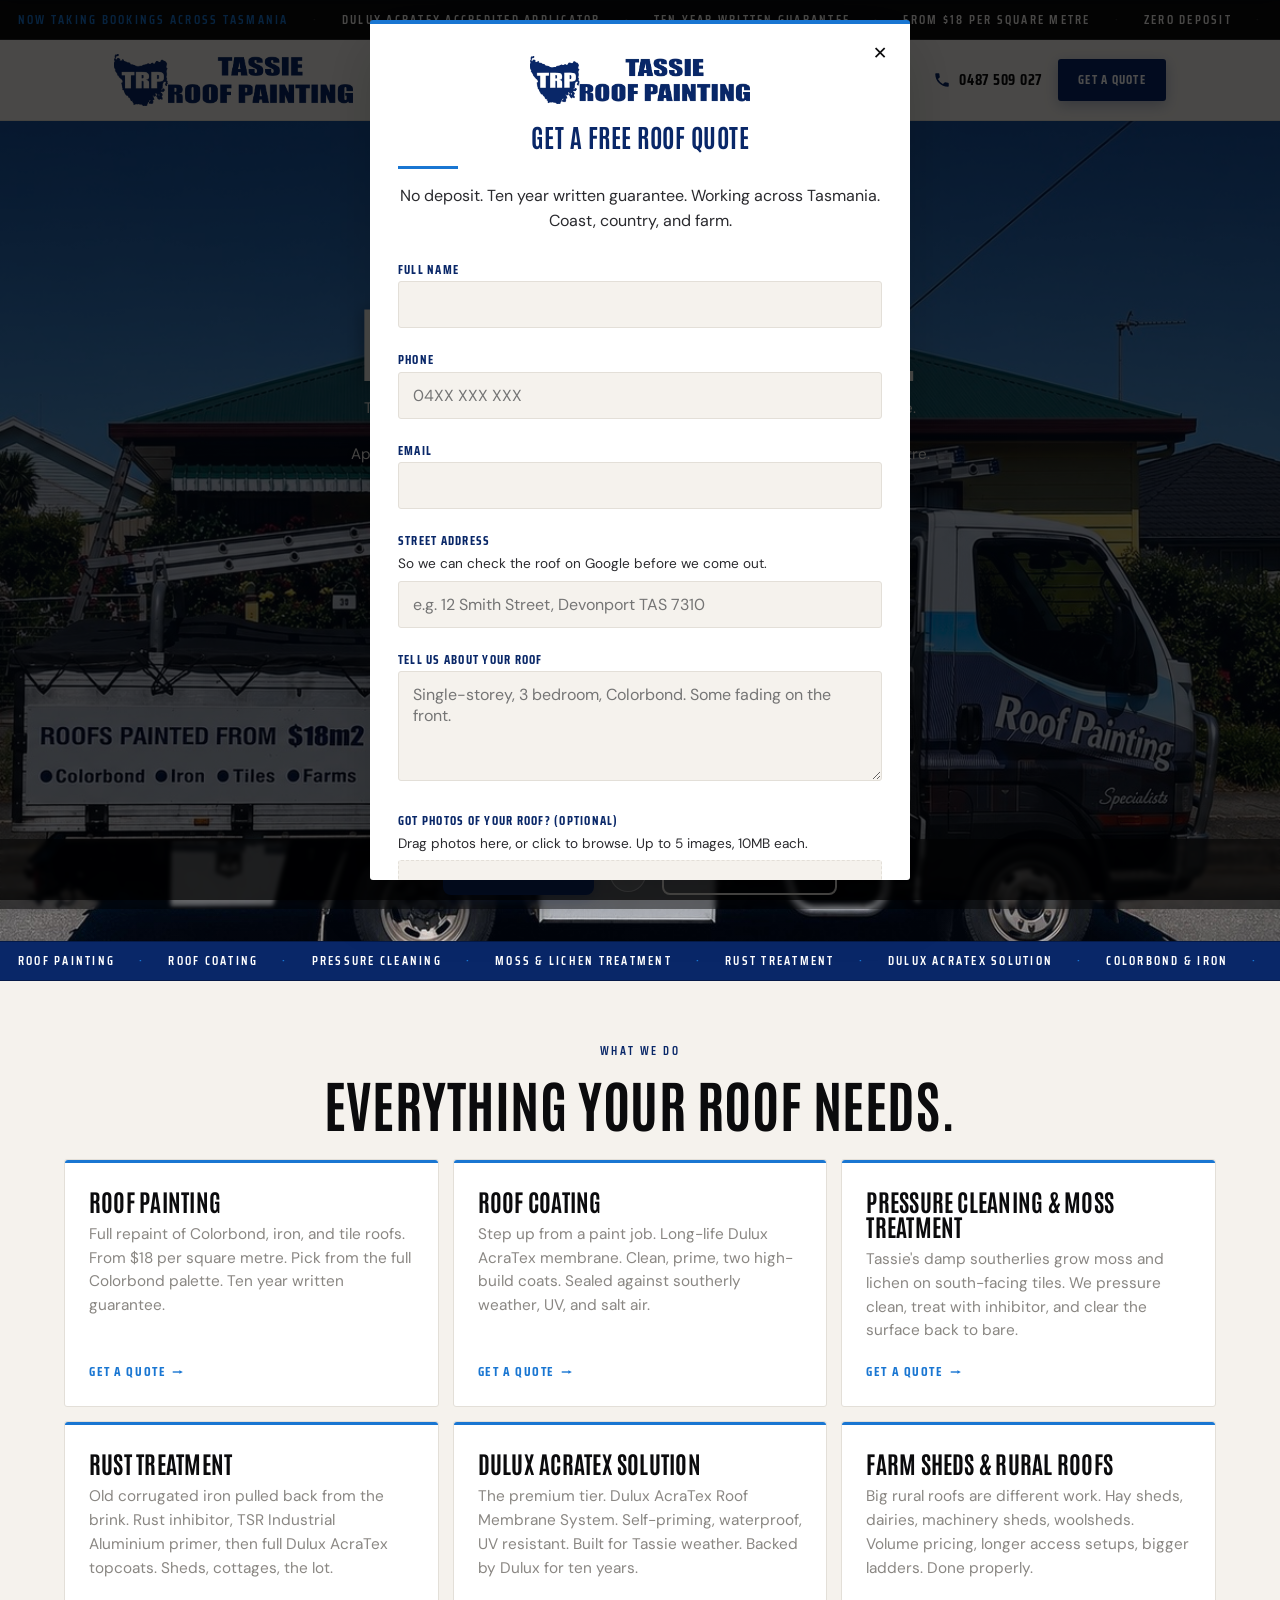
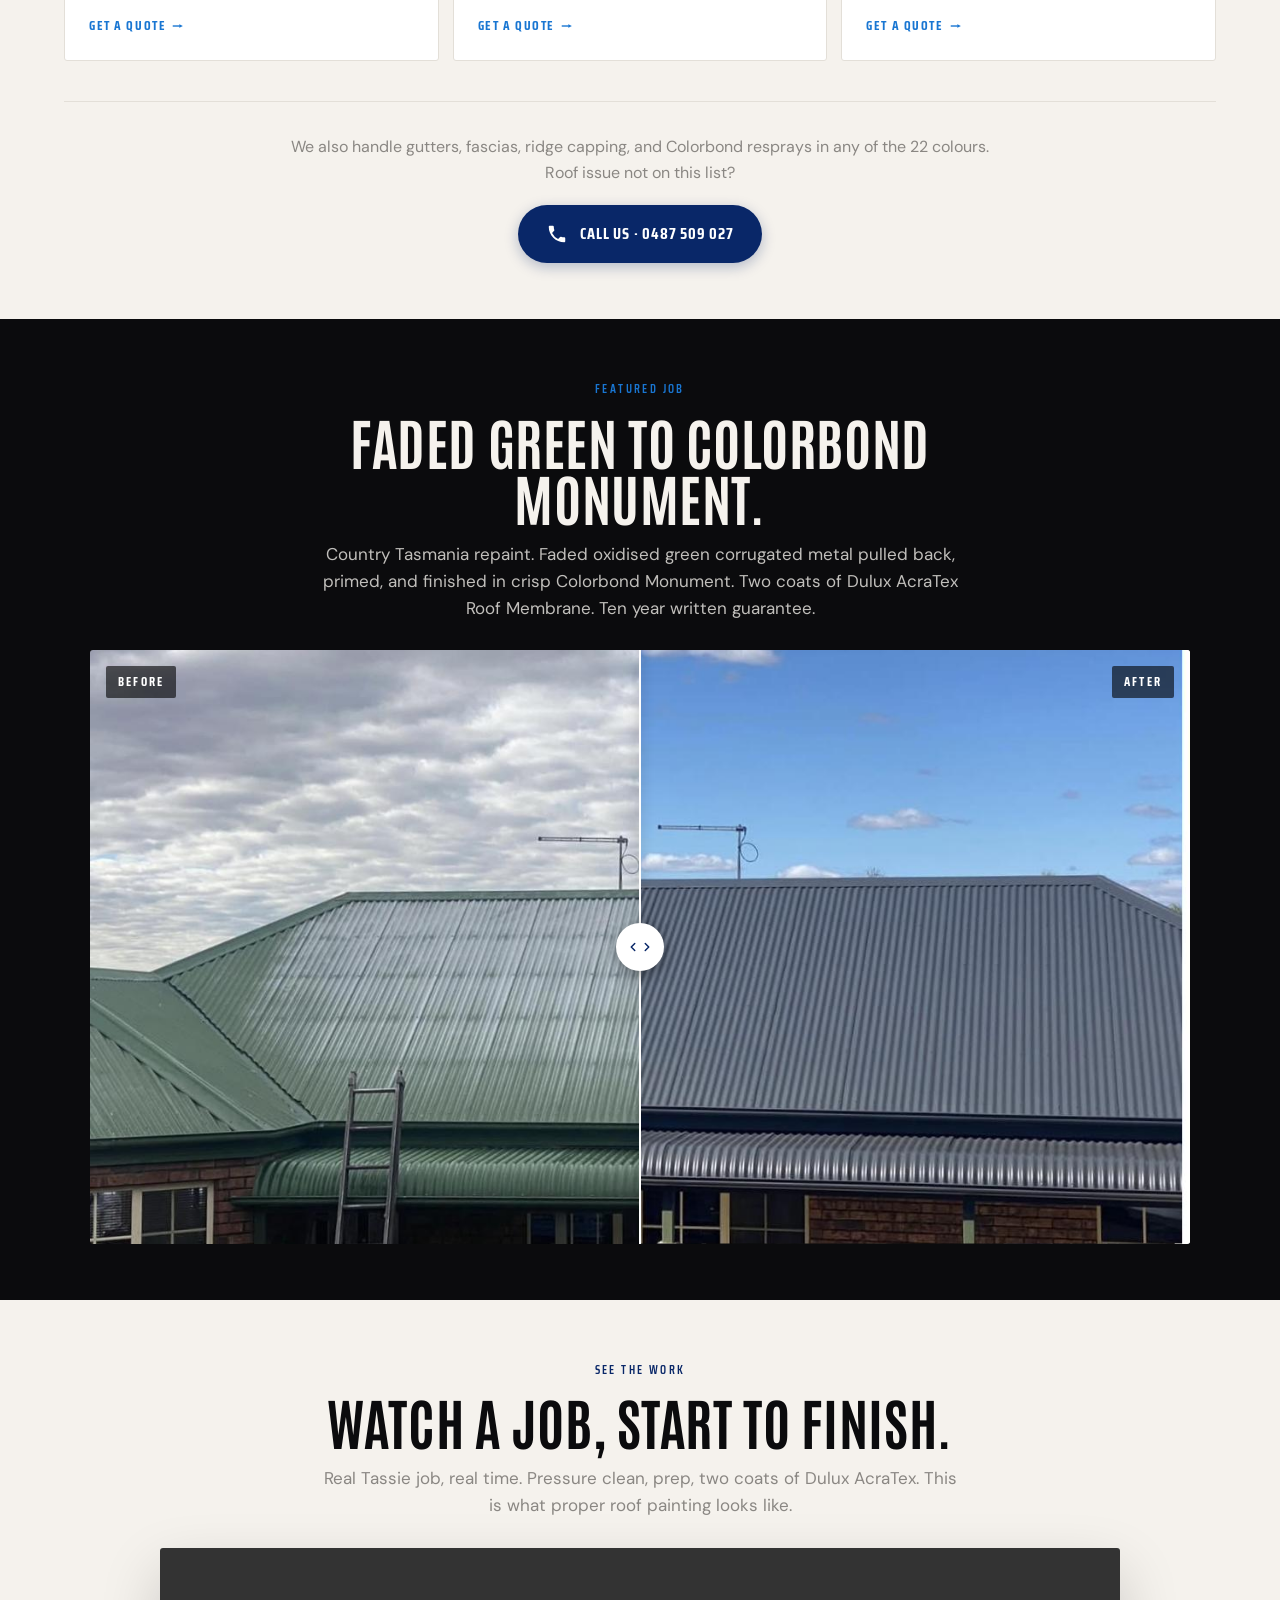
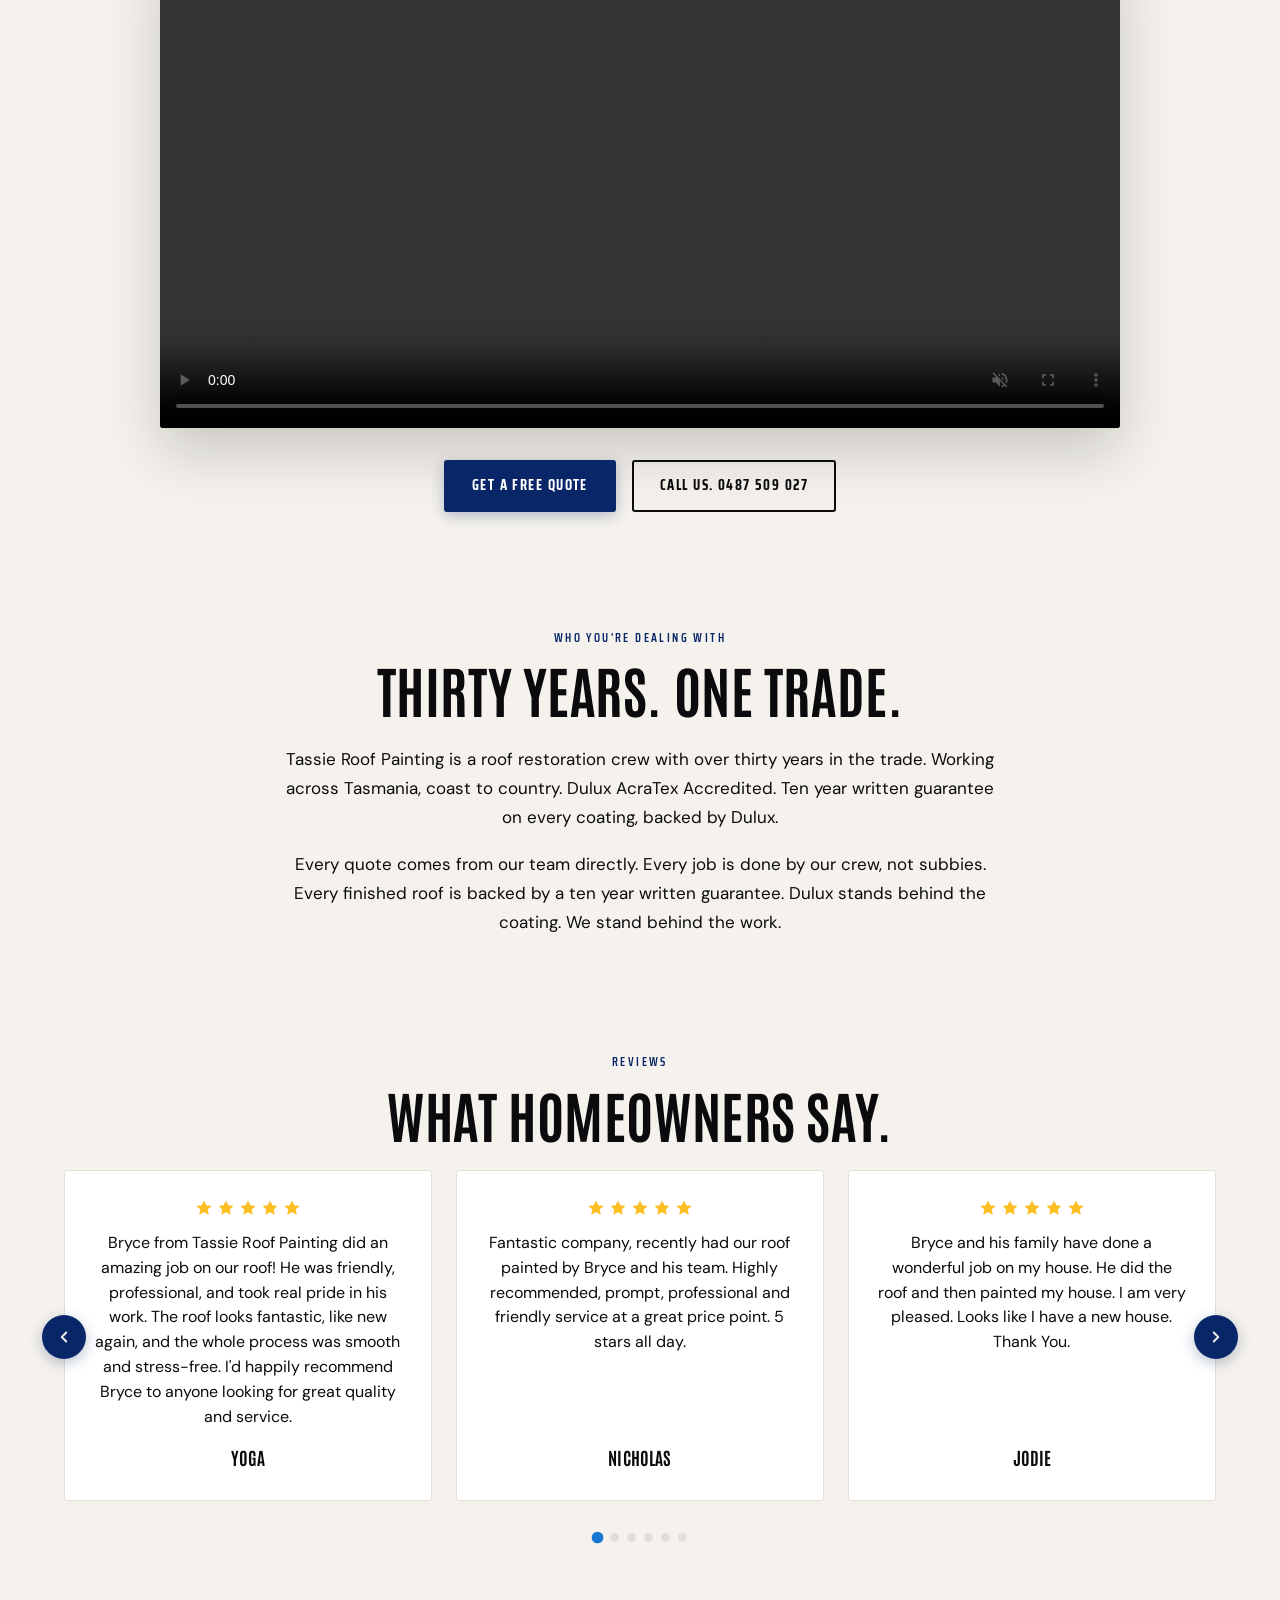
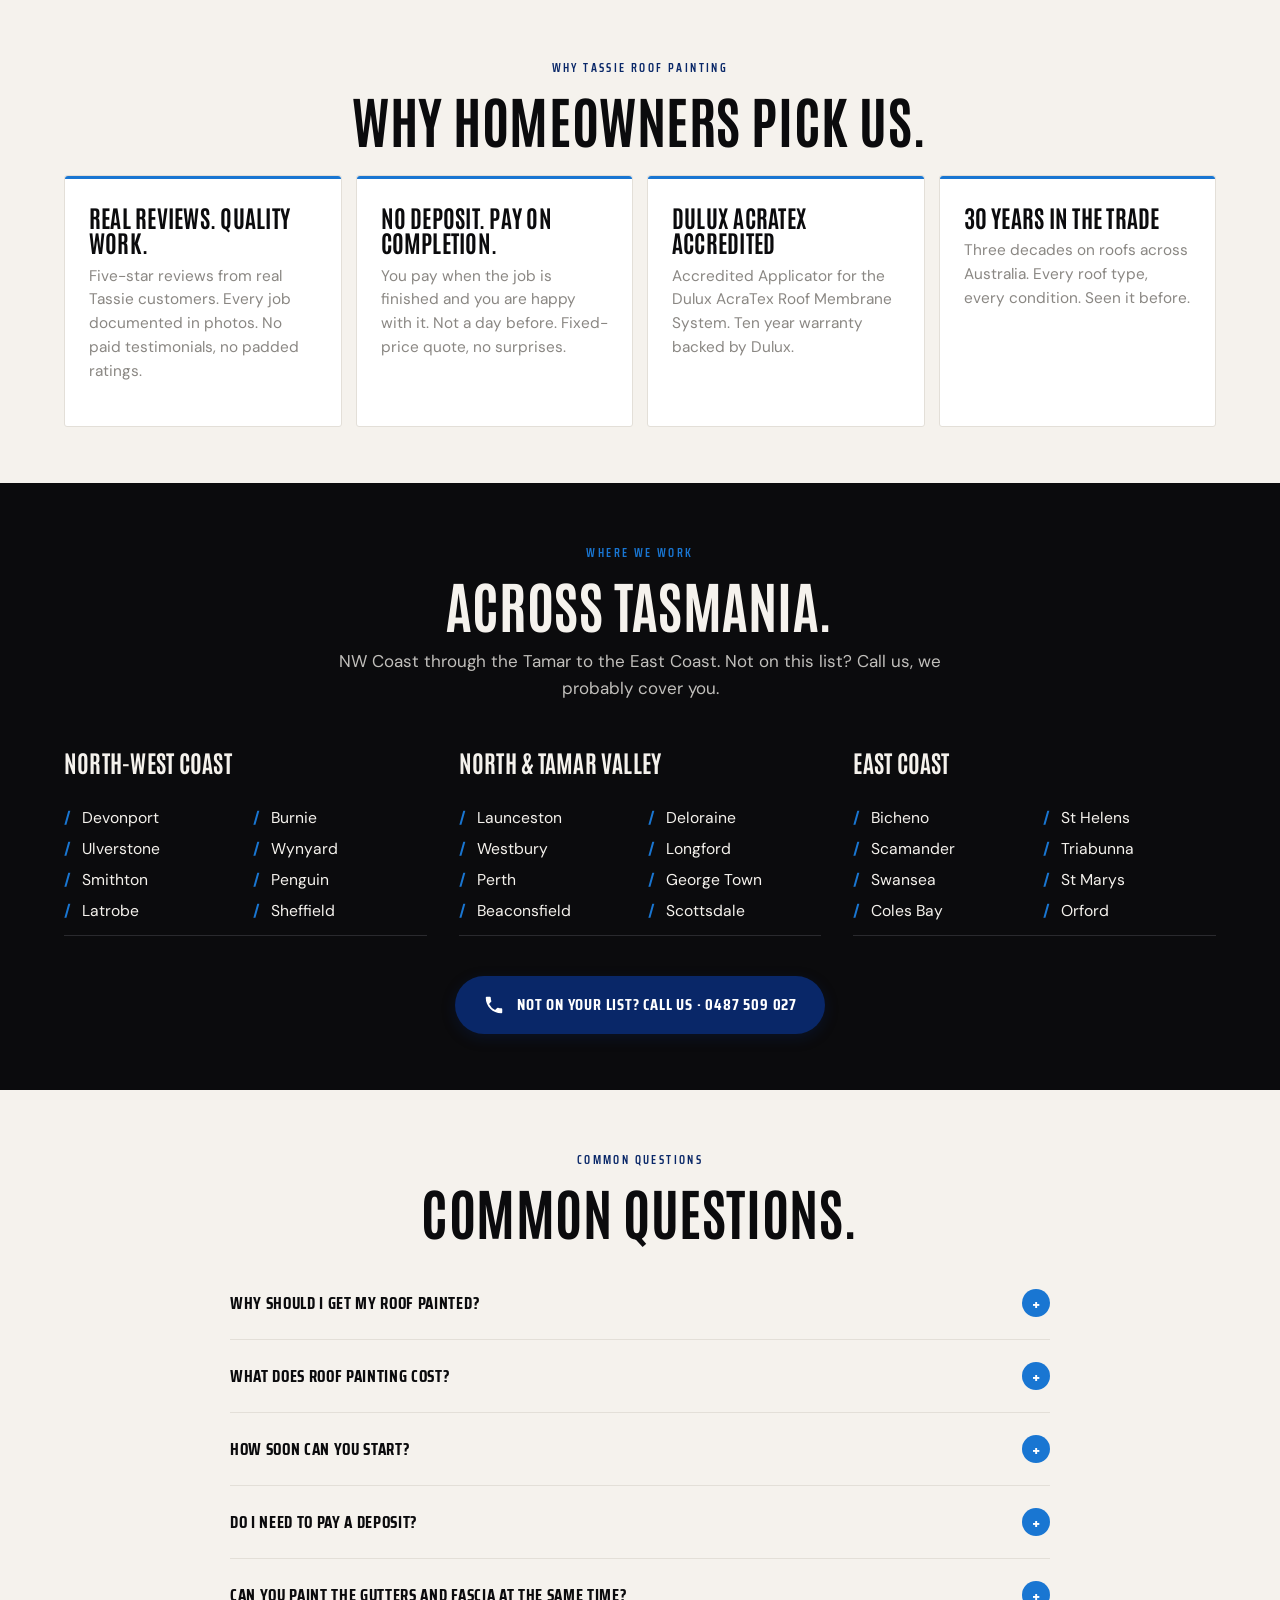
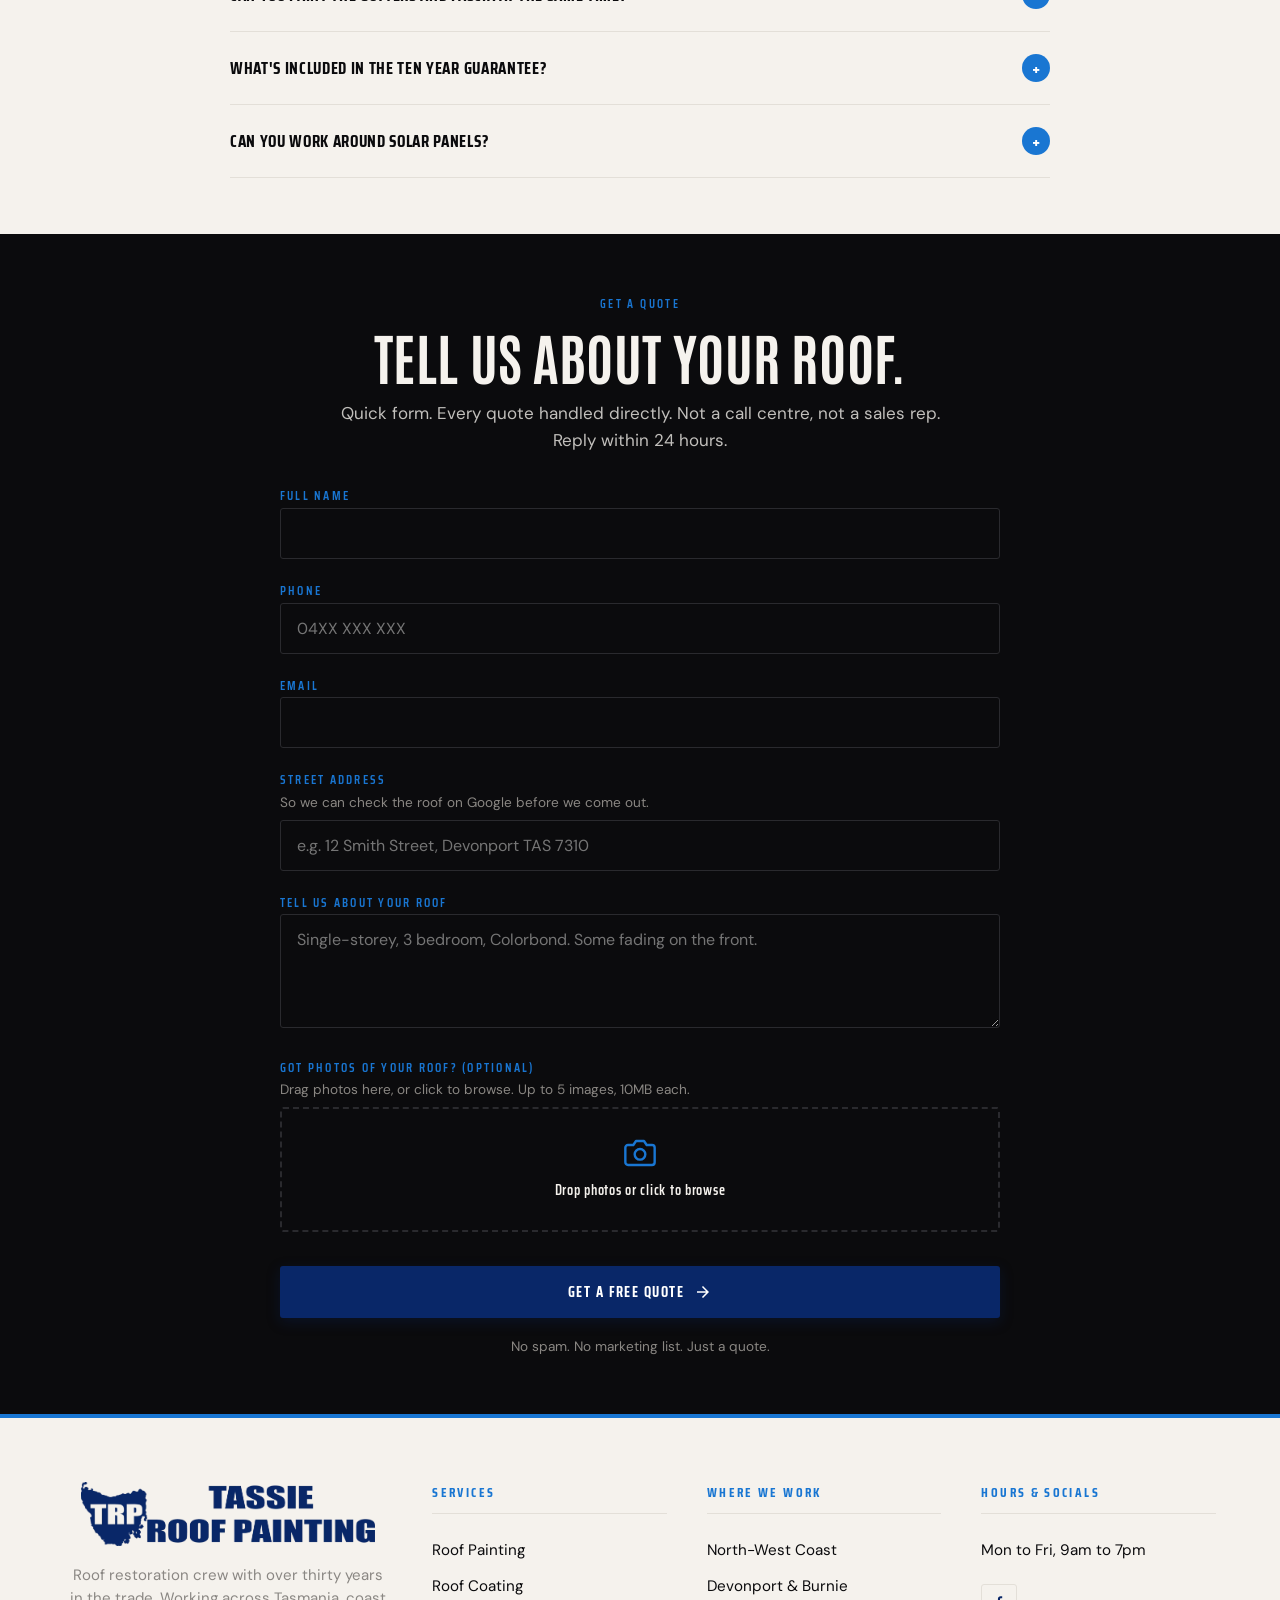
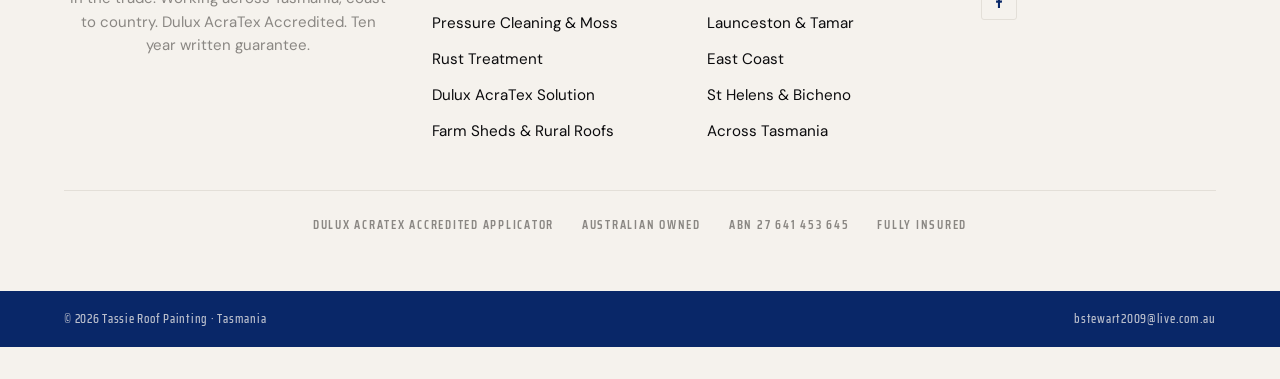
==== commit e9a6727c: "4" ====
--- a/index.html
+++ b/index.html
@@ -199,10 +199,6 @@
     <div class="hero-bottom">
       <p class="hero-sub hero-sub-mobile">Tassie Roof Painting. Roof restoration crew with over thirty years in the trade. Working across Tasmania, coast to country. Dulux AcraTex Accredited. Ten year written guarantee. Roofs painted from $18 per square metre. No deposit.</p>
       <p class="hero-sub hero-sub-desktop">Tassie Roof Painting. Roof restoration crew with over thirty years in the trade. Working across Tasmania, coast to country. Dulux AcraTex Accredited Applicator. Ten year written guarantee. Roofs painted from $18 per square metre. No deposit.</p>
-      <div class="hero-ctas">
-        <button type="button" class="btn btn-primary" data-open-quote>Get a Free Quote</button>
-        <a href="tel:0487509027" class="btn btn-outline-light">Call Us &middot; 0487 509 027</a>
-      </div>
       <p class="hero-trust">
         <span>Dulux AcraTex Accredited</span><span class="sep">&middot;</span>
         <span>Fully Insured</span><span class="sep">&middot;</span>
@@ -468,339 +464,6 @@
   </div>
 </section>
 
-<!-- 9b. TRUST BADGE SECTION -->
-<!-- PLACEHOLDER · Replace text badges with real logo PNGs once partner artwork is supplied. -->
-<section class="section-paper trust-section">
-  <div class="wrap">
-    <div class="trust-header">
-      <span class="eyebrow">Backed By</span>
-    </div>
-    <div class="trust-badge-row">
-      <div class="trust-badge">
-        <span class="trust-badge-mark">DULUX ACRATEX</span>
-      </div>
-      <span class="trust-badge-divider" aria-hidden="true"></span>
-      <div class="trust-badge">
-        <span class="trust-badge-mark">COLORBOND</span>
-      </div>
-      <span class="trust-badge-divider" aria-hidden="true"></span>
-      <div class="trust-badge">
-        <span class="trust-badge-mark">FULLY INSURED</span>
-      </div>
-    </div>
-  </div>
-</section>
-
-<!-- 10. PROCESS · paper, 3 cards -->
-<section class="section-paper">
-  <div class="wrap">
-    <div class="section-head reveal">
-      <span class="eyebrow">How It Works</span>
-      <h2>How we restore your roof.</h2>
-      <p>Three steps from worn-out to fully protected. Every roof, every time.</p>
-    </div>
-    <div class="process">
-      <article class="process-step reveal">
-        <div class="process-step-img"><img src="images/1_3_grey_roof.jpg" alt="Faded weathered concrete tile roof on a Tassie home before restoration" loading="lazy" decoding="async"></div>
-        <div class="process-step-body">
-          <h3>The starting point</h3>
-          <p>Old tile roofs in Tassie pick up a lot of weathering. Faded glaze, moss in the valleys, hairline cracks. We climb up, document every section, and write you a fixed price before we start.</p>
-        </div>
-      </article>
-      <article class="process-step reveal">
-        <div class="process-step-img"><img src="images/2_3_grey_roof.jpg" alt="Same tile roof after a high-pressure clean, ready for primer" loading="lazy" decoding="async"></div>
-        <div class="process-step-body">
-          <h3>Pressure clean and prep</h3>
-          <p>Strip back moss, lichen, and loose old coating with a high-pressure clean. Replace cracked or slipped tiles. Re-bed and point ridges or hips that need it. Roof comes back to a sound, dry surface ready for the system.</p>
-        </div>
-      </article>
-      <article class="process-step reveal">
-        <div class="process-step-img"><img src="images/3_3_grey_roof.jpg" alt="Same tile roof finished in deep charcoal Dulux AcraTex with ten year written guarantee" loading="lazy" decoding="async"></div>
-        <div class="process-step-body">
-          <h3>Two coats Dulux AcraTex</h3>
-          <p>Prime, then two coats of Dulux AcraTex Roof Membrane in your chosen Colorbond colour. Self-priming, waterproof, UV-resistant. Backed by a ten year written guarantee.</p>
-        </div>
-      </article>
-    </div>
-  </div>
-</section>
-
-<!-- 11. MORE WORK · DARK, B/A carousel -->
-<section id="work" class="section-dark">
-  <div class="wrap">
-    <div class="section-head reveal">
-      <span class="eyebrow">More Work</span>
-      <h2>Drag to see the difference.</h2>
-      <p>Recent jobs from across Tasmania. Every roof measured, quoted, and painted by us.</p>
-    </div>
-    <div class="ba-carousel reveal" data-ba-carousel>
-      <div class="ba-carousel-viewport">
-        <div class="ba-carousel-track" data-ba-track>
-          <div class="ba-item">
-            <div class="ba-caption"><span class="ba-type">Red tile restoration</span><span class="ba-sub">Aerial view. Faded lichen-stained tiles brought back with two coats of Dulux AcraTex.</span></div>
-            <div class="ba-slider" role="img" aria-label="Faded red tile roof restored to a deep glossy finish">
-              <div class="pane before"><img src="images/before-red-roof-final.jpg" alt="Aerial view of a faded lichen-stained red tile roof before restoration" width="1600" height="900" loading="lazy" decoding="async"></div>
-              <div class="pane after"><img src="images/after-red-roof-final.jpg" alt="Same red tile roof restored to a deep glossy finish" width="1600" height="900" loading="lazy" decoding="async"></div>
-              <span class="ba-label ba-label-before">Before</span>
-              <span class="ba-label ba-label-after">After</span>
-              <div class="handle" aria-hidden="true">
-                <span class="handle-grip">
-                  <svg viewBox="0 0 24 24" fill="none" stroke="currentColor" stroke-width="2.5" stroke-linecap="round" stroke-linejoin="round"><path d="M15 6l-6 6 6 6"/></svg>
-                  <svg viewBox="0 0 24 24" fill="none" stroke="currentColor" stroke-width="2.5" stroke-linecap="round" stroke-linejoin="round"><path d="M9 6l6 6-6 6"/></svg>
-                </span>
-              </div>
-            </div>
-          </div>
-          <div class="ba-item">
-            <div class="ba-caption"><span class="ba-type">Pale to vibrant green</span><span class="ba-sub">Brick country home. Oxidised Colorbond restored to a deep, even green finish.</span></div>
-            <div class="ba-slider" role="img" aria-label="Oxidised pale Colorbond restored to vibrant green">
-              <div class="pane before"><img src="images/green_roof_before.jpeg" alt="Oxidised pale Colorbond green roof before restoration" width="1600" height="900" loading="lazy" decoding="async"></div>
-              <div class="pane after"><img src="images/green_roof_after.jpeg" alt="Same brick home with vibrant restored Colorbond green roof" width="1600" height="900" loading="lazy" decoding="async"></div>
-              <span class="ba-label ba-label-before">Before</span>
-              <span class="ba-label ba-label-after">After</span>
-              <div class="handle" aria-hidden="true">
-                <span class="handle-grip">
-                  <svg viewBox="0 0 24 24" fill="none" stroke="currentColor" stroke-width="2.5" stroke-linecap="round" stroke-linejoin="round"><path d="M15 6l-6 6 6 6"/></svg>
-                  <svg viewBox="0 0 24 24" fill="none" stroke="currentColor" stroke-width="2.5" stroke-linecap="round" stroke-linejoin="round"><path d="M9 6l6 6-6 6"/></svg>
-                </span>
-              </div>
-            </div>
-          </div>
-          <div class="ba-item">
-            <div class="ba-caption"><span class="ba-type">Iron to Colorbond</span><span class="ba-sub">Raw weathered metal stripped, treated, and finished in warm Colorbond cream.</span></div>
-            <div class="ba-slider" role="img" aria-label="Raw weathered iron resprayed in Colorbond cream">
-              <div class="pane before"><img src="images/process_before.jpg" alt="Weathered raw galvanised iron roof before restoration" width="1600" height="900" loading="lazy" decoding="async"></div>
-              <div class="pane after"><img src="images/process_after.jpg" alt="Same home with warm cream Colorbond corrugated finish" width="1600" height="900" loading="lazy" decoding="async"></div>
-              <span class="ba-label ba-label-before">Before</span>
-              <span class="ba-label ba-label-after">After</span>
-              <div class="handle" aria-hidden="true">
-                <span class="handle-grip">
-                  <svg viewBox="0 0 24 24" fill="none" stroke="currentColor" stroke-width="2.5" stroke-linecap="round" stroke-linejoin="round"><path d="M15 6l-6 6 6 6"/></svg>
-                  <svg viewBox="0 0 24 24" fill="none" stroke="currentColor" stroke-width="2.5" stroke-linecap="round" stroke-linejoin="round"><path d="M9 6l6 6-6 6"/></svg>
-                </span>
-              </div>
-            </div>
-          </div>
-          <div class="ba-item">
-            <div class="ba-caption"><span class="ba-type">Country cottage repaint</span><span class="ba-sub">Heritage Tassie cottage. Faded olive Colorbond brought back to a deep charcoal finish.</span></div>
-            <div class="ba-slider" role="img" aria-label="Heritage cottage with sage green roof restored to charcoal">
-              <div class="pane before"><img src="images/green_house_before.jpg" alt="Heritage Tassie cottage with faded sage-green corrugated metal roof" width="1600" height="900" loading="lazy" decoding="async"></div>
-              <div class="pane after"><img src="images/green_house_after.jpg" alt="Same cottage with deep charcoal Colorbond corrugated finish" width="1600" height="900" loading="lazy" decoding="async"></div>
-              <span class="ba-label ba-label-before">Before</span>
-              <span class="ba-label ba-label-after">After</span>
-              <div class="handle" aria-hidden="true">
-                <span class="handle-grip">
-                  <svg viewBox="0 0 24 24" fill="none" stroke="currentColor" stroke-width="2.5" stroke-linecap="round" stroke-linejoin="round"><path d="M15 6l-6 6 6 6"/></svg>
-                  <svg viewBox="0 0 24 24" fill="none" stroke="currentColor" stroke-width="2.5" stroke-linecap="round" stroke-linejoin="round"><path d="M9 6l6 6-6 6"/></svg>
-                </span>
-              </div>
-            </div>
-          </div>
-        </div>
-      </div>
-      <div class="ba-dots" role="tablist" aria-label="Project navigation" data-ba-dots>
-        <button type="button" class="ba-dot is-active" data-ba-jump="0" aria-label="Project 1"></button>
-        <button type="button" class="ba-dot" data-ba-jump="1" aria-label="Project 2"></button>
-        <button type="button" class="ba-dot" data-ba-jump="2" aria-label="Project 3"></button>
-        <button type="button" class="ba-dot" data-ba-jump="3" aria-label="Project 4"></button>
-      </div>
-    </div>
-  </div>
-</section>
-
-<!-- 12. GALLERY DRIFT · DARK -->
-<section class="section-dark">
-  <div class="wrap">
-    <div class="section-head reveal">
-      <span class="eyebrow">Gallery</span>
-      <h2>Recent work.</h2>
-      <p>Across Tasmania. Coast, country, and farm.</p>
-    </div>
-  </div>
-  <div class="gallery-viewport" data-gallery>
-    <div class="gallery-track" data-gallery-track>
-      <div class="gallery-tile"><img src="images/work_truck.jpg" alt="Tassie Roof Painting work truck on the job" loading="lazy"></div>
-      <div class="gallery-tile"><img src="images/grand_house_grey.jpg" alt="Grand country home with new charcoal Colorbond roof" loading="lazy"></div>
-      <div class="gallery-tile"><img src="images/emma_house_after.jpg" alt="White weatherboard home with fresh black metal roof, Tassie hills behind" loading="lazy"></div>
-      <div class="gallery-tile"><img src="images/blue_after.jpg" alt="Beach house with fresh blue metal roof and turquoise water" loading="lazy"></div>
-      <div class="gallery-tile"><img src="images/black_roof.jpg" alt="Modern brick veneer home with charcoal tile hip roof" loading="lazy"></div>
-      <div class="gallery-tile"><img src="images/red_and_white.jpg" alt="Long single-storey home with cherry-red tile roof beside Tassie water" loading="lazy"></div>
-      <div class="gallery-tile"><img src="images/grey_old_house.jpg" alt="Heritage cottage with new grey corrugated metal under Tassie sky" loading="lazy"></div>
-      <div class="gallery-tile"><img src="images/grey_truck.jpg" alt="Brick country home with pale grey metal roof and TRP truck in front" loading="lazy"></div>
-      <div class="gallery-tile"><img src="images/after_grey_roof.jpg" alt="Heritage cottage with fresh grey corrugated metal roof" loading="lazy"></div>
-      <div class="gallery-tile"><img src="images/red_after.jpg" alt="Long farmhouse with vibrant red tile roof" loading="lazy"></div>
-      <div class="gallery-tile"><img src="images/green_house_after.jpg" alt="Country home with new charcoal corrugated metal roof" loading="lazy"></div>
-      <div class="gallery-tile"><img src="images/dark_grey_metal.jpg" alt="Country home in soft Tassie light with dark grey metal roof" loading="lazy"></div>
-      <div class="gallery-tile"><img src="images/red_brick_charcoal.jpg" alt="Red brick suburban home with new charcoal metal roof" loading="lazy"></div>
-      <div class="gallery-tile"><img src="images/farm_red.jpg" alt="Long farm home with bright cherry-red tile roof and Tassie clouds" loading="lazy"></div>
-      <div class="gallery-tile"><img src="images/green_white_chimneys.jpg" alt="Heritage roof with three white-painted chimneys and green metal" loading="lazy"></div>
-      <div class="gallery-tile"><img src="images/red_brick_charcoal_2.jpg" alt="Brick home with charcoal metal roof and red trim" loading="lazy"></div>
-      <div class="gallery-tile"><img src="images/red_brick_grey.jpg" alt="Red brick home with mid-grey roof beside lawn" loading="lazy"></div>
-      <div class="gallery-tile"><img src="images/farm_olive.jpg" alt="Country property with olive metal roof and gravel driveway" loading="lazy"></div>
-      <div class="gallery-tile"><img src="images/white_modern.jpg" alt="Modern light-grey weatherboard home with charcoal corrugated roof" loading="lazy"></div>
-      <div class="gallery-tile"><img src="images/red_metal_after.jpg" alt="Same brick home with new mid-grey metal roof, gum trees behind" loading="lazy"></div>
-      <div class="gallery-tile"><img src="images/farm_green_metal.jpg" alt="Farmhouse with deep forest green metal roof and farmland in distance" loading="lazy"></div>
-    </div>
-  </div>
-  <div class="gallery-controls">
-    <button type="button" class="gallery-arrow gallery-arrow-prev" aria-label="Previous gallery image" data-gallery-prev>
-      <svg viewBox="0 0 24 24" fill="none" stroke="currentColor" stroke-width="2.5" stroke-linecap="round" stroke-linejoin="round"><path d="M15 6l-6 6 6 6"/></svg>
-    </button>
-    <button type="button" class="gallery-arrow gallery-arrow-next" aria-label="Next gallery image" data-gallery-next>
-      <svg viewBox="0 0 24 24" fill="none" stroke="currentColor" stroke-width="2.5" stroke-linecap="round" stroke-linejoin="round"><path d="M9 6l6 6-6 6"/></svg>
-    </button>
-  </div>
-</section>
-
-<!-- 12b. COMMON ROOF PROBLEMS · paper, 2-up auto-rotating carousel -->
-<section id="problems" class="section-paper problems-section">
-  <div class="wrap">
-    <div class="section-head reveal">
-      <span class="eyebrow">Common Roof Problems</span>
-      <h2>What we fix.</h2>
-      <p>If you've spotted any of these, your roof is asking for attention.</p>
-    </div>
-
-    <div class="problems-marquee reveal" data-problems-marquee>
-      <div class="problems-track" data-problems-track>
-        <article class="problem-tile">
-          <h3>Cracked &amp; Broken Tiles</h3>
-          <p>Heritage tiles split or break with age. We replace damaged tiles before any coating goes on.</p>
-        </article>
-        <article class="problem-tile">
-          <h3>Rusted Iron and Valleys</h3>
-          <p>Rust on old corrugated iron and valleys, especially in salt-air zones. Treated with rust inhibitor and TSR Industrial Aluminium.</p>
-        </article>
-        <article class="problem-tile">
-          <h3>Heavy Moss &amp; Lichen</h3>
-          <p>Tassie damp grows moss and lichen fast on south-facing tiles. We pressure clean and apply inhibitor before coating.</p>
-        </article>
-        <article class="problem-tile">
-          <h3>Streaky Faded Paint</h3>
-          <p>Old paint loses its grip and streaks down the panels. Standard fix. Full prep, prime, two coats.</p>
-        </article>
-        <article class="problem-tile">
-          <h3>Damaged Flashing</h3>
-          <p>Cracked flashing around chimneys and skylights. Common Tassie leak source. We reseal and recoat.</p>
-        </article>
-        <article class="problem-tile">
-          <h3>Salt Air Corrosion</h3>
-          <p>The whole island's coastal. Salt eats unsealed metal fast. Sealed properly with marine-grade prep.</p>
-        </article>
-        <!-- DUPLICATE all 6 tiles for seamless loop -->
-        <article class="problem-tile" aria-hidden="true">
-          <h3>Cracked &amp; Broken Tiles</h3>
-          <p>Heritage tiles split or break with age. We replace damaged tiles before any coating goes on.</p>
-        </article>
-        <article class="problem-tile" aria-hidden="true">
-          <h3>Rusted Iron and Valleys</h3>
-          <p>Rust on old corrugated iron and valleys, especially in salt-air zones. Treated with rust inhibitor and TSR Industrial Aluminium.</p>
-        </article>
-        <article class="problem-tile" aria-hidden="true">
-          <h3>Heavy Moss &amp; Lichen</h3>
-          <p>Tassie damp grows moss and lichen fast on south-facing tiles. We pressure clean and apply inhibitor before coating.</p>
-        </article>
-        <article class="problem-tile" aria-hidden="true">
-          <h3>Streaky Faded Paint</h3>
-          <p>Old paint loses its grip and streaks down the panels. Standard fix. Full prep, prime, two coats.</p>
-        </article>
-        <article class="problem-tile" aria-hidden="true">
-          <h3>Damaged Flashing</h3>
-          <p>Cracked flashing around chimneys and skylights. Common Tassie leak source. We reseal and recoat.</p>
-        </article>
-        <article class="problem-tile" aria-hidden="true">
-          <h3>Salt Air Corrosion</h3>
-          <p>The whole island's coastal. Salt eats unsealed metal fast. Sealed properly with marine-grade prep.</p>
-        </article>
-      </div>
-    </div>
-
-    <div class="problems-cta reveal">
-      <p class="problems-cta-lead">Spot any of these on your roof?</p>
-      <a href="tel:0487509027" class="phone-pill" data-phone-link>
-        <svg viewBox="0 0 24 24" fill="currentColor" aria-hidden="true"><path d="M20 15.5c-1.25 0-2.45-.2-3.57-.57a1 1 0 00-1.02.24l-2.2 2.2a15.1 15.1 0 01-6.59-6.59l2.2-2.2a1 1 0 00.24-1.02A11.36 11.36 0 018.5 4a1 1 0 00-1-1H4a1 1 0 00-1 1c0 9.39 7.61 17 17 17a1 1 0 001-1v-3.5a1 1 0 00-1-1z"/></svg>
-        <span class="phone-pill-label">Call Us &middot; 0487 509 027</span>
-      </a>
-    </div>
-  </div>
-</section>
-
-<!-- 13. COLOUR GUIDE · paper -->
-<section class="section-paper colour-guide">
-  <div class="wrap">
-    <div class="section-head reveal">
-      <span class="eyebrow">Colour Guide</span>
-      <h2>Popular Colorbond shades.</h2>
-      <p>The ones Tassie homeowners pick most. Charcoals and deep tones suit the climate. Got something else in mind? Ask us, we work the full 22.</p>
-    </div>
-    <div class="colour-grid reveal">
-      <button type="button" class="colour-card" data-open-quote data-colour="Monument"><span class="colour-swatch" style="background:#323233;"></span><span class="colour-meta"><span class="colour-name">Monument<span class="colour-hex">#323233</span></span><span class="colour-tone">Deep</span></span></button>
-      <button type="button" class="colour-card" data-open-quote data-colour="Woodland Grey"><span class="colour-swatch" style="background:#4B4C46;"></span><span class="colour-meta"><span class="colour-name">Woodland Grey<span class="colour-hex">#4B4C46</span></span><span class="colour-tone">Deep</span></span></button>
-      <button type="button" class="colour-card" data-open-quote data-colour="Ironstone"><span class="colour-swatch" style="background:#3E434C;"></span><span class="colour-meta"><span class="colour-name">Ironstone<span class="colour-hex">#3E434C</span></span><span class="colour-tone">Deep</span></span></button>
-      <button type="button" class="colour-card" data-open-quote data-colour="Basalt"><span class="colour-swatch" style="background:#6D6C6E;"></span><span class="colour-meta"><span class="colour-name">Basalt<span class="colour-hex">#6D6C6E</span></span><span class="colour-tone">Deep</span></span></button>
-      <button type="button" class="colour-card" data-open-quote data-colour="Shale Grey"><span class="colour-swatch" style="background:#BDBFBA;" data-pale></span><span class="colour-meta"><span class="colour-name">Shale Grey<span class="colour-hex">#BDBFBA</span></span><span class="colour-tone">Pale</span></span></button>
-      <button type="button" class="colour-card" data-open-quote data-colour="Surfmist"><span class="colour-swatch" style="background:#E4E2D5;" data-pale></span><span class="colour-meta"><span class="colour-name">Surfmist<span class="colour-hex">#E4E2D5</span></span><span class="colour-tone">Pale</span></span></button>
-      <button type="button" class="colour-card" data-open-quote data-colour="Dune"><span class="colour-swatch" style="background:#B1ADA3;" data-pale></span><span class="colour-meta"><span class="colour-name">Dune<span class="colour-hex">#B1ADA3</span></span><span class="colour-tone">Pale</span></span></button>
-      <button type="button" class="colour-card" data-open-quote data-colour="Manor Red"><span class="colour-swatch" style="background:#5E1D0E;"></span><span class="colour-meta"><span class="colour-name">Manor Red<span class="colour-hex">#5E1D0E</span></span><span class="colour-tone">Deep</span></span></button>
-    </div>
-    <div class="colour-expand-wrap reveal">
-      <button type="button" class="btn-outline-orange" data-colour-toggle aria-expanded="false" aria-controls="colour-extra">
-        <span class="label" data-toggle-label>View All 22 Colours</span>
-        <svg class="chev" viewBox="0 0 24 24" fill="none" stroke="currentColor" stroke-width="2.5" stroke-linecap="round" stroke-linejoin="round" aria-hidden="true"><path d="M6 9l6 6 6-6"/></svg>
-      </button>
-    </div>
-    <div class="colour-extra" id="colour-extra" data-colour-extra hidden>
-      <div class="colour-grid">
-        <button type="button" class="colour-card" data-open-quote data-colour="Dover White"><span class="colour-swatch" style="background:#F9FBF1;" data-pale></span><span class="colour-meta"><span class="colour-name">Dover White<span class="colour-hex">#F9FBF1</span></span><span class="colour-tone">Pale</span></span></button>
-        <button type="button" class="colour-card" data-open-quote data-colour="Southerly"><span class="colour-swatch" style="background:#D2D1CB;" data-pale></span><span class="colour-meta"><span class="colour-name">Southerly<span class="colour-hex">#D2D1CB</span></span><span class="colour-tone">Pale</span></span></button>
-        <button type="button" class="colour-card" data-open-quote data-colour="Classic Cream"><span class="colour-swatch" style="background:#E9DCB8;" data-pale></span><span class="colour-meta"><span class="colour-name">Classic Cream<span class="colour-hex">#E9DCB8</span></span><span class="colour-tone">Pale</span></span></button>
-        <button type="button" class="colour-card" data-open-quote data-colour="Evening Haze"><span class="colour-swatch" style="background:#C5C2AA;" data-pale></span><span class="colour-meta"><span class="colour-name">Evening Haze<span class="colour-hex">#C5C2AA</span></span><span class="colour-tone">Pale</span></span></button>
-        <button type="button" class="colour-card" data-open-quote data-colour="Paperbark"><span class="colour-swatch" style="background:#CABFA4;" data-pale></span><span class="colour-meta"><span class="colour-name">Paperbark<span class="colour-hex">#CABFA4</span></span><span class="colour-tone">Pale</span></span></button>
-        <button type="button" class="colour-card" data-open-quote data-colour="Bluegum"><span class="colour-swatch" style="background:#969799;"></span><span class="colour-meta"><span class="colour-name">Bluegum<span class="colour-hex">#969799</span></span><span class="colour-tone">Mid</span></span></button>
-        <button type="button" class="colour-card" data-open-quote data-colour="Windspray"><span class="colour-swatch" style="background:#888B8A;"></span><span class="colour-meta"><span class="colour-name">Windspray<span class="colour-hex">#888B8A</span></span><span class="colour-tone">Mid</span></span></button>
-        <button type="button" class="colour-card" data-open-quote data-colour="Gully"><span class="colour-swatch" style="background:#857E73;"></span><span class="colour-meta"><span class="colour-name">Gully<span class="colour-hex">#857E73</span></span><span class="colour-tone">Mid</span></span></button>
-        <button type="button" class="colour-card" data-open-quote data-colour="Wallaby"><span class="colour-swatch" style="background:#7C7A6D;"></span><span class="colour-meta"><span class="colour-name">Wallaby<span class="colour-hex">#7C7A6D</span></span><span class="colour-tone">Mid</span></span></button>
-        <button type="button" class="colour-card" data-open-quote data-colour="Pale Eucalypt"><span class="colour-swatch" style="background:#7C846A;"></span><span class="colour-meta"><span class="colour-name">Pale Eucalypt<span class="colour-hex">#7C846A</span></span><span class="colour-tone">Mid</span></span></button>
-        <button type="button" class="colour-card" data-open-quote data-colour="Jasper"><span class="colour-swatch" style="background:#816F5E;"></span><span class="colour-meta"><span class="colour-name">Jasper<span class="colour-hex">#816F5E</span></span><span class="colour-tone">Mid</span></span></button>
-        <button type="button" class="colour-card" data-open-quote data-colour="Wilderness"><span class="colour-swatch" style="background:#64715E;"></span><span class="colour-meta"><span class="colour-name">Wilderness<span class="colour-hex">#64715E</span></span><span class="colour-tone">Mid</span></span></button>
-        <button type="button" class="colour-card" data-open-quote data-colour="Cottage Green"><span class="colour-swatch" style="background:#304C3C;"></span><span class="colour-meta"><span class="colour-name">Cottage Green<span class="colour-hex">#304C3C</span></span><span class="colour-tone">Deep</span></span></button>
-        <button type="button" class="colour-card" data-open-quote data-colour="Deep Ocean"><span class="colour-swatch" style="background:#35414C;"></span><span class="colour-meta"><span class="colour-name">Deep Ocean<span class="colour-hex">#35414C</span></span><span class="colour-tone">Deep</span></span></button>
-        <button type="button" class="colour-card" data-open-quote data-colour="Night Sky"><span class="colour-swatch" style="background:#0F1013;"></span><span class="colour-meta"><span class="colour-name">Night Sky<span class="colour-hex">#0F1013</span></span><span class="colour-tone">Deep</span></span></button>
-      </div>
-    </div>
-    <div class="colour-cta-wrap reveal">
-      <p class="colour-cta-lead">Got a specific colour in mind? Tell us, we work the full range.</p>
-      <button type="button" class="phone-pill phone-pill-sm" data-open-quote>
-        <svg viewBox="0 0 24 24" fill="currentColor" aria-hidden="true"><path d="M12 4l-1.41 1.41L16.17 11H4v2h12.17l-5.58 5.59L12 20l8-8z"/></svg>
-        <span>Get a Colour Match</span>
-      </button>
-      <p class="colour-disclaimer">Colours shown are the official BlueScope Colorbond<sup>&reg;</sup> palette, reproduced for on-screen viewing. Actual product tones may vary depending on finish and lighting.</p>
-    </div>
-  </div>
-</section>
-
-<!-- 14. GUARANTEE GAUGE · paper -->
-<section class="section-paper guarantee">
-  <div class="wrap">
-    <div class="section-head reveal">
-      <span class="eyebrow">Our Guarantee</span>
-      <h2>Ten years. In writing.</h2>
-    </div>
-    <div class="guarantee-gauge reveal" aria-hidden="true">
-      <svg viewBox="0 0 240 240" class="gauge-svg">
-        <circle class="gauge-track" cx="120" cy="120" r="110" fill="none" stroke-width="6"></circle>
-        <circle class="gauge-arc" cx="120" cy="120" r="110" fill="none" stroke-width="6" stroke-linecap="round" pathLength="1" transform="rotate(-90 120 120)"></circle>
-      </svg>
-      <div class="gauge-text">
-        <span class="gauge-num" data-count-to="10">0</span>
-        <span class="gauge-unit">YR</span>
-        <span class="gauge-sub">Written Warranty</span>
-      </div>
-    </div>
-    <p class="guarantee-tagline reveal">Dulux AcraTex Accredited Applicator &middot; Ten year written warranty on the coating &middot; We stand behind every job.</p>
-  </div>
-</section>
-
 <!-- 9c. WHY HOMEOWNERS PICK US · moved here, 4 reason tiles -->
 <section id="why" class="section-paper">
   <div class="wrap">
--- a/css/main.css
+++ b/css/main.css
@@ -3222,3 +3222,163 @@
     padding-bottom: 36px !important;
   }
 }
+
+/* ================================================================
+   ROUND 4 OVERRIDES — text over photo on mobile, no hero buttons,
+   compact desktop bottom-bar buttons matching header style
+   ================================================================ */
+
+/* ===== MOBILE HERO (≤720px) — photo as full background, text overlaid ===== */
+@media (max-width: 720px) {
+
+  body .hero {
+    position: relative !important;
+    overflow: hidden !important;
+    padding: 0 !important;
+    margin: 0 !important;
+    min-height: 620px !important;
+    height: auto !important;
+    background: var(--brand-deep) !important;
+    display: block !important;
+  }
+
+  /* Mobile photo becomes the absolute-positioned background */
+  body .hero-photo-mobile {
+    display: block !important;
+    position: absolute !important;
+    top: 0 !important;
+    left: 0 !important;
+    right: 0 !important;
+    bottom: 0 !important;
+    width: 100% !important;
+    height: 100% !important;
+    margin: 0 !important;
+    padding: 0 !important;
+    object-fit: cover !important;
+    object-position: center top !important;
+    z-index: 0 !important;
+    aspect-ratio: unset !important;
+    vertical-align: top !important;
+    max-width: none !important;
+  }
+
+  /* No desktop image on mobile */
+  body .hero-bg-desktop { display: none !important; }
+
+  /* Strong dark scrim from top fading down — text contrast */
+  body .hero::before {
+    content: "" !important;
+    position: absolute !important;
+    inset: 0 !important;
+    background: linear-gradient(180deg,
+      rgba(9, 39, 104, 0.78) 0%,
+      rgba(9, 39, 104, 0.55) 30%,
+      rgba(9, 39, 104, 0.30) 60%,
+      rgba(9, 39, 104, 0.12) 100%) !important;
+    z-index: 1 !important;
+    pointer-events: none !important;
+    display: block !important;
+  }
+
+  /* Hero content sits relative on top of photo + scrim */
+  body .hero-content {
+    position: relative !important;
+    top: auto !important;
+    left: auto !important;
+    right: auto !important;
+    bottom: auto !important;
+    transform: none !important;
+    z-index: 2 !important;
+    padding: 64px 24px 56px !important;
+    text-align: center !important;
+    color: var(--paper) !important;
+    width: 100% !important;
+    max-width: none !important;
+    margin: 0 !important;
+    box-sizing: border-box !important;
+    display: flex !important;
+    flex-direction: column !important;
+    align-items: center !important;
+    gap: 16px !important;
+  }
+
+  body .hero-top,
+  body .hero-bottom {
+    display: flex !important;
+    flex-direction: column !important;
+    align-items: center !important;
+    gap: 14px !important;
+    width: 100% !important;
+  }
+
+  body .hero-eyebrow {
+    color: var(--accent) !important;
+    font-size: 0.72rem !important;
+    letter-spacing: 0.16em !important;
+    margin: 0 !important;
+    text-shadow: 0 2px 8px rgba(0, 0, 0, 0.5) !important;
+  }
+
+  body .hero-headline {
+    color: var(--paper) !important;
+    font-size: 2.6rem !important;
+    line-height: 0.95 !important;
+    margin: 0 !important;
+    text-shadow: 0 2px 12px rgba(0, 0, 0, 0.65) !important;
+  }
+
+  body .hero-sub {
+    color: var(--paper) !important;
+    font-size: 0.95rem !important;
+    line-height: 1.55 !important;
+    margin: 0 auto !important;
+    max-width: none !important;
+    text-shadow: 0 2px 8px rgba(0, 0, 0, 0.55) !important;
+  }
+
+  body .hero-sub-desktop { display: none !important; }
+  body .hero-sub-mobile { display: block !important; }
+
+  body .hero-trust {
+    color: var(--paper) !important;
+    text-shadow: 0 2px 8px rgba(0, 0, 0, 0.5) !important;
+    margin-top: 8px !important;
+    font-size: 0.74rem !important;
+  }
+
+  /* HIDE ALL HERO BUTTONS ON MOBILE — sticky CTA at slot 20 handles all CTAs */
+  body .hero-bottom-bar { display: none !important; }
+  body .hero-ctas { display: none !important; }
+}
+
+/* ===== DESKTOP BOTTOM-BAR BUTTONS — compact, pill-style, match header ===== */
+@media (min-width: 721px) {
+  body .hero-bottom-bar {
+    display: flex !important;
+    align-items: center !important;
+    justify-content: center !important;
+    gap: 16px !important;
+    padding: 14px 24px !important;
+    background: rgba(0, 0, 0, 0.45) !important;
+    backdrop-filter: blur(2px);
+  }
+  body .hero-bottom-bar .hero-cta-left,
+  body .hero-bottom-bar .hero-cta-right {
+    flex: 0 0 auto !important;
+    width: auto !important;
+    padding: 10px 22px !important;
+    font-size: 0.85rem !important;
+    font-weight: 700 !important;
+    letter-spacing: 0.06em !important;
+    border-radius: 8px !important;
+    min-height: 0 !important;
+    height: auto !important;
+    line-height: 1.3 !important;
+    white-space: nowrap !important;
+  }
+  body .hero-bottom-bar .hero-scroll-arrow {
+    flex: 0 0 auto !important;
+    width: 36px !important;
+    height: 36px !important;
+  }
+}
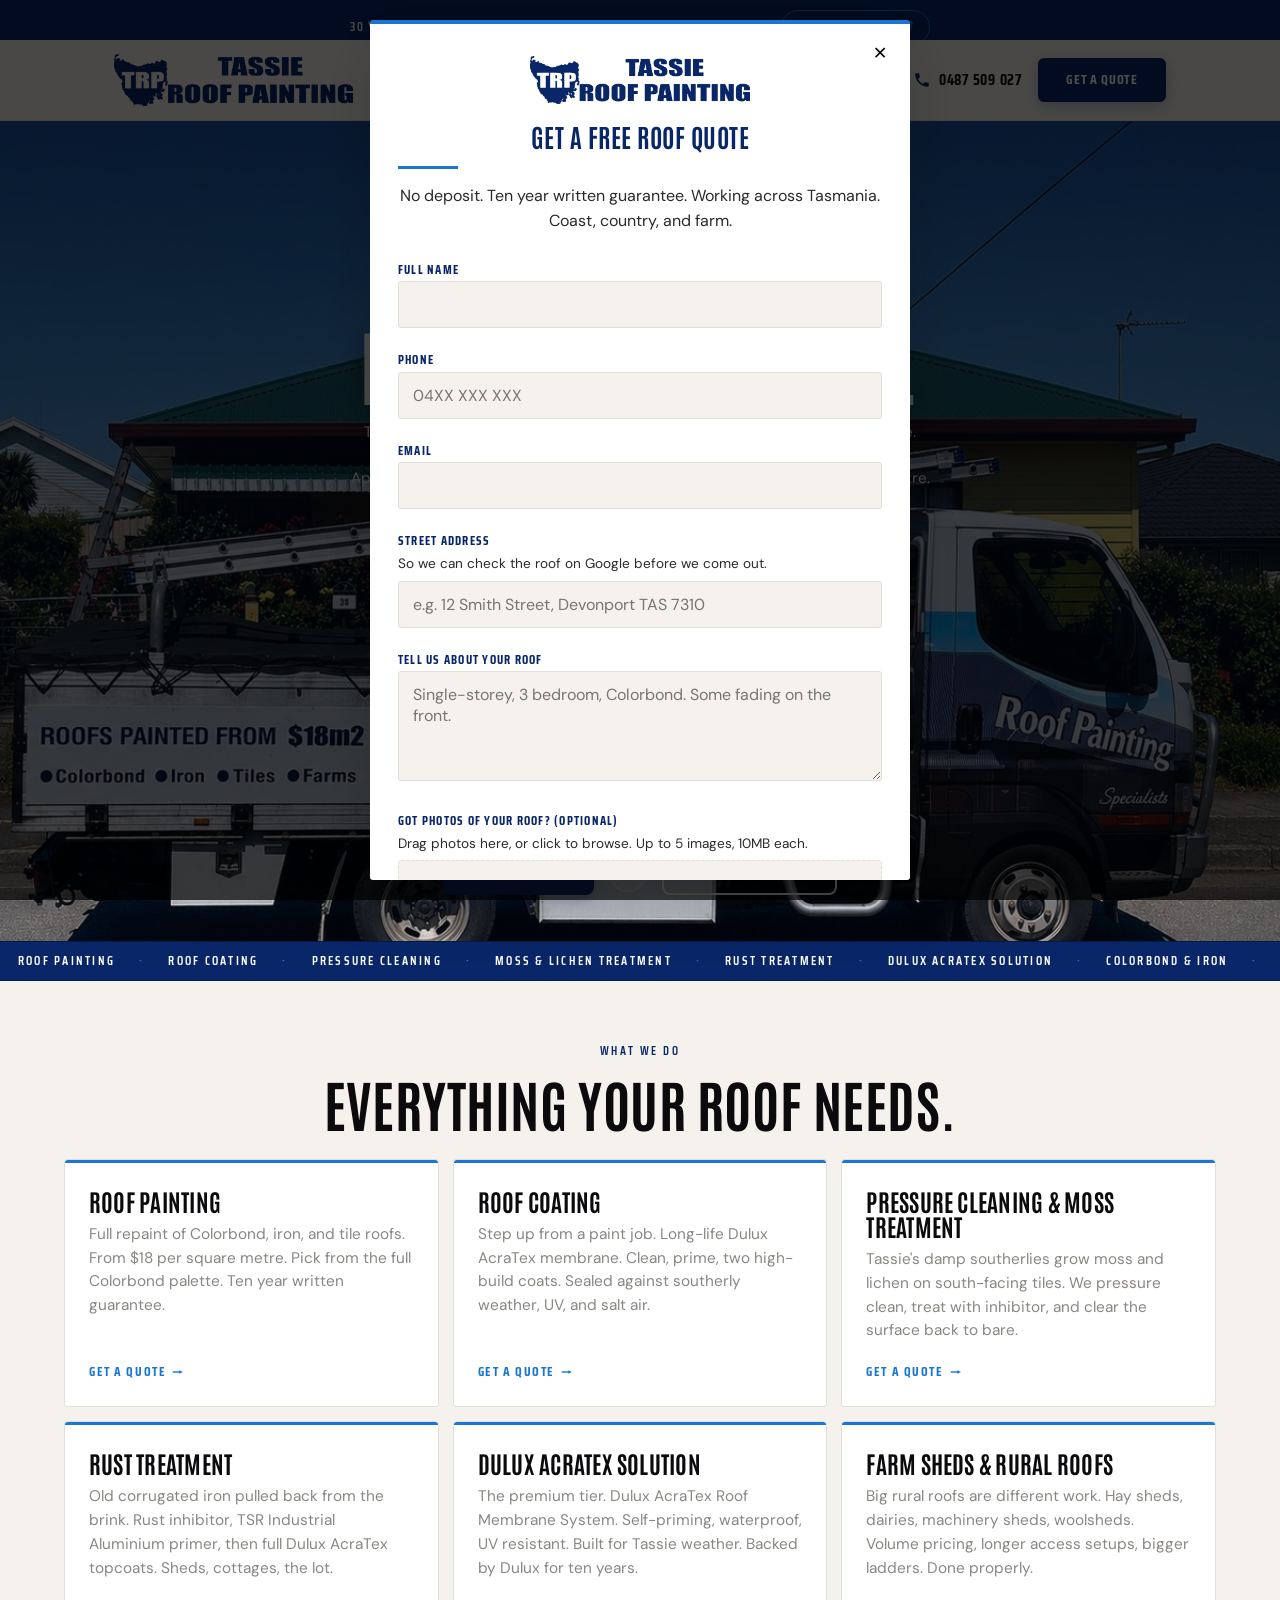
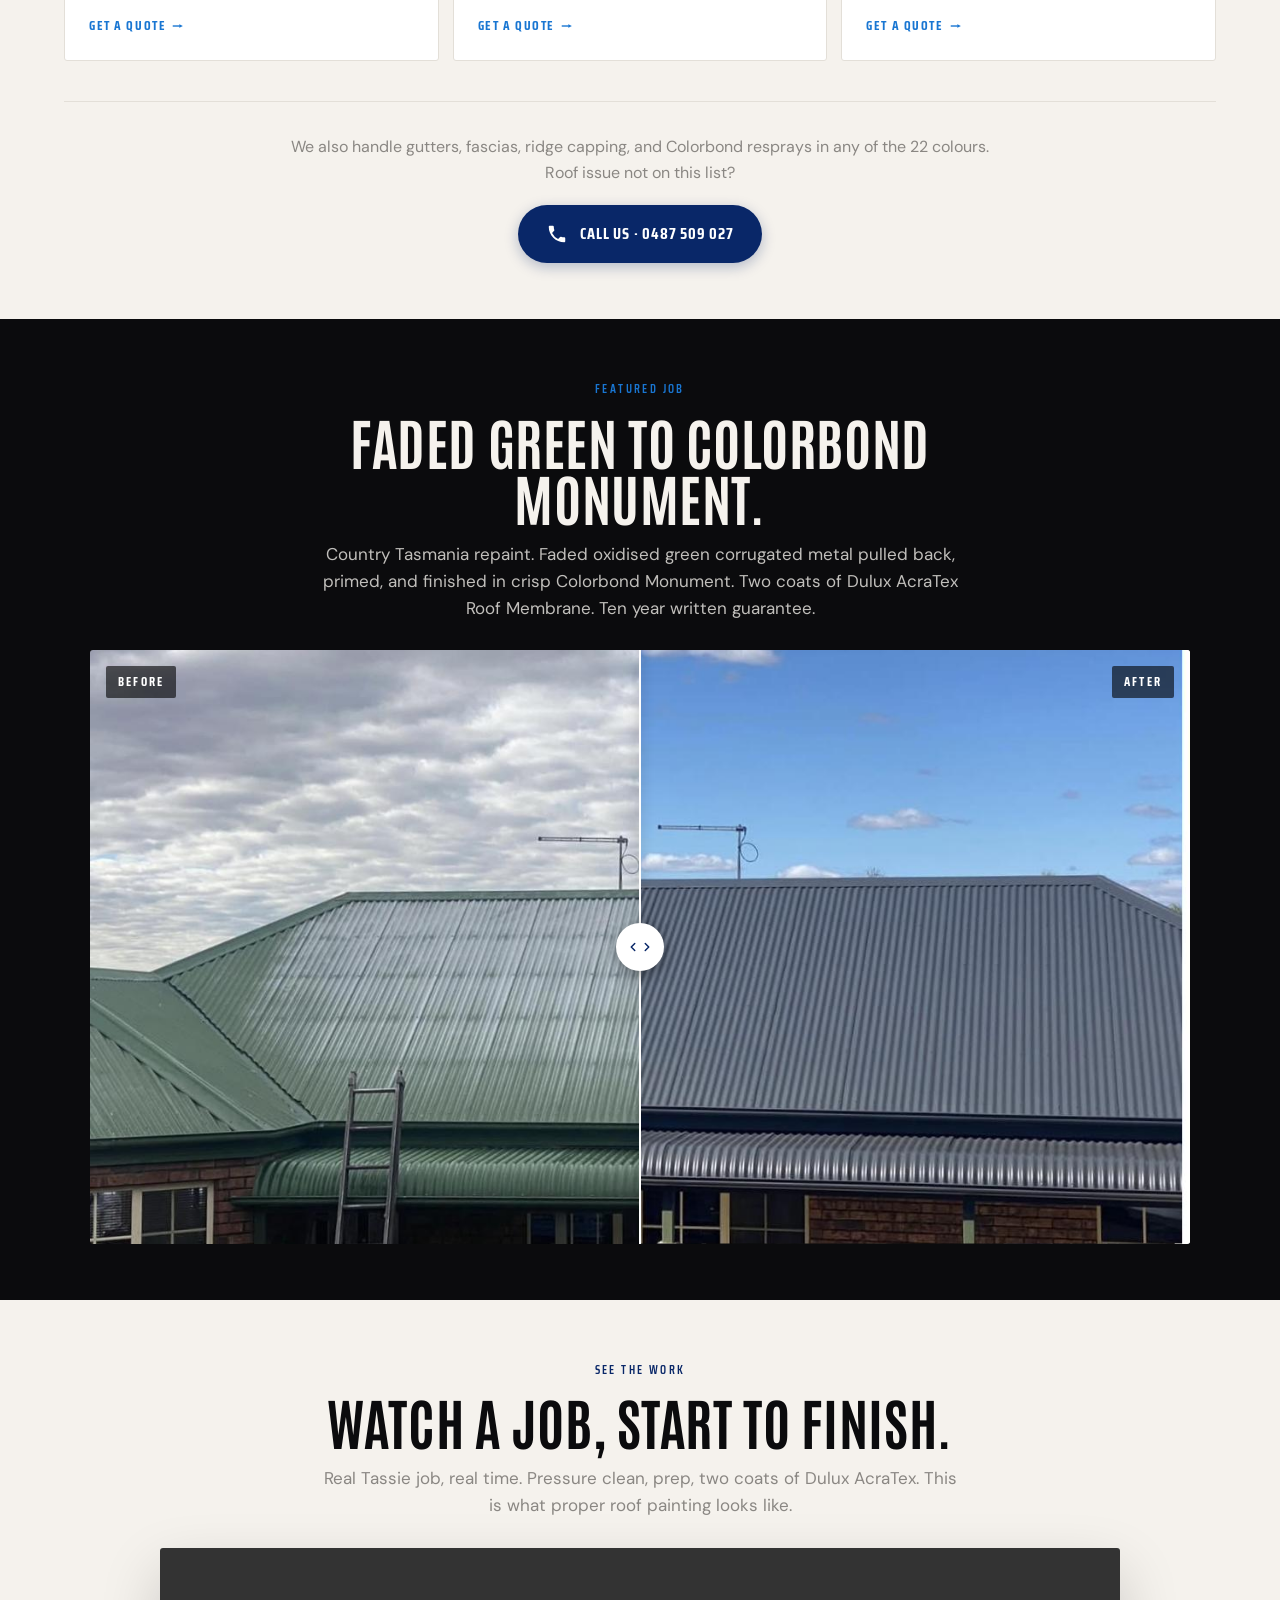
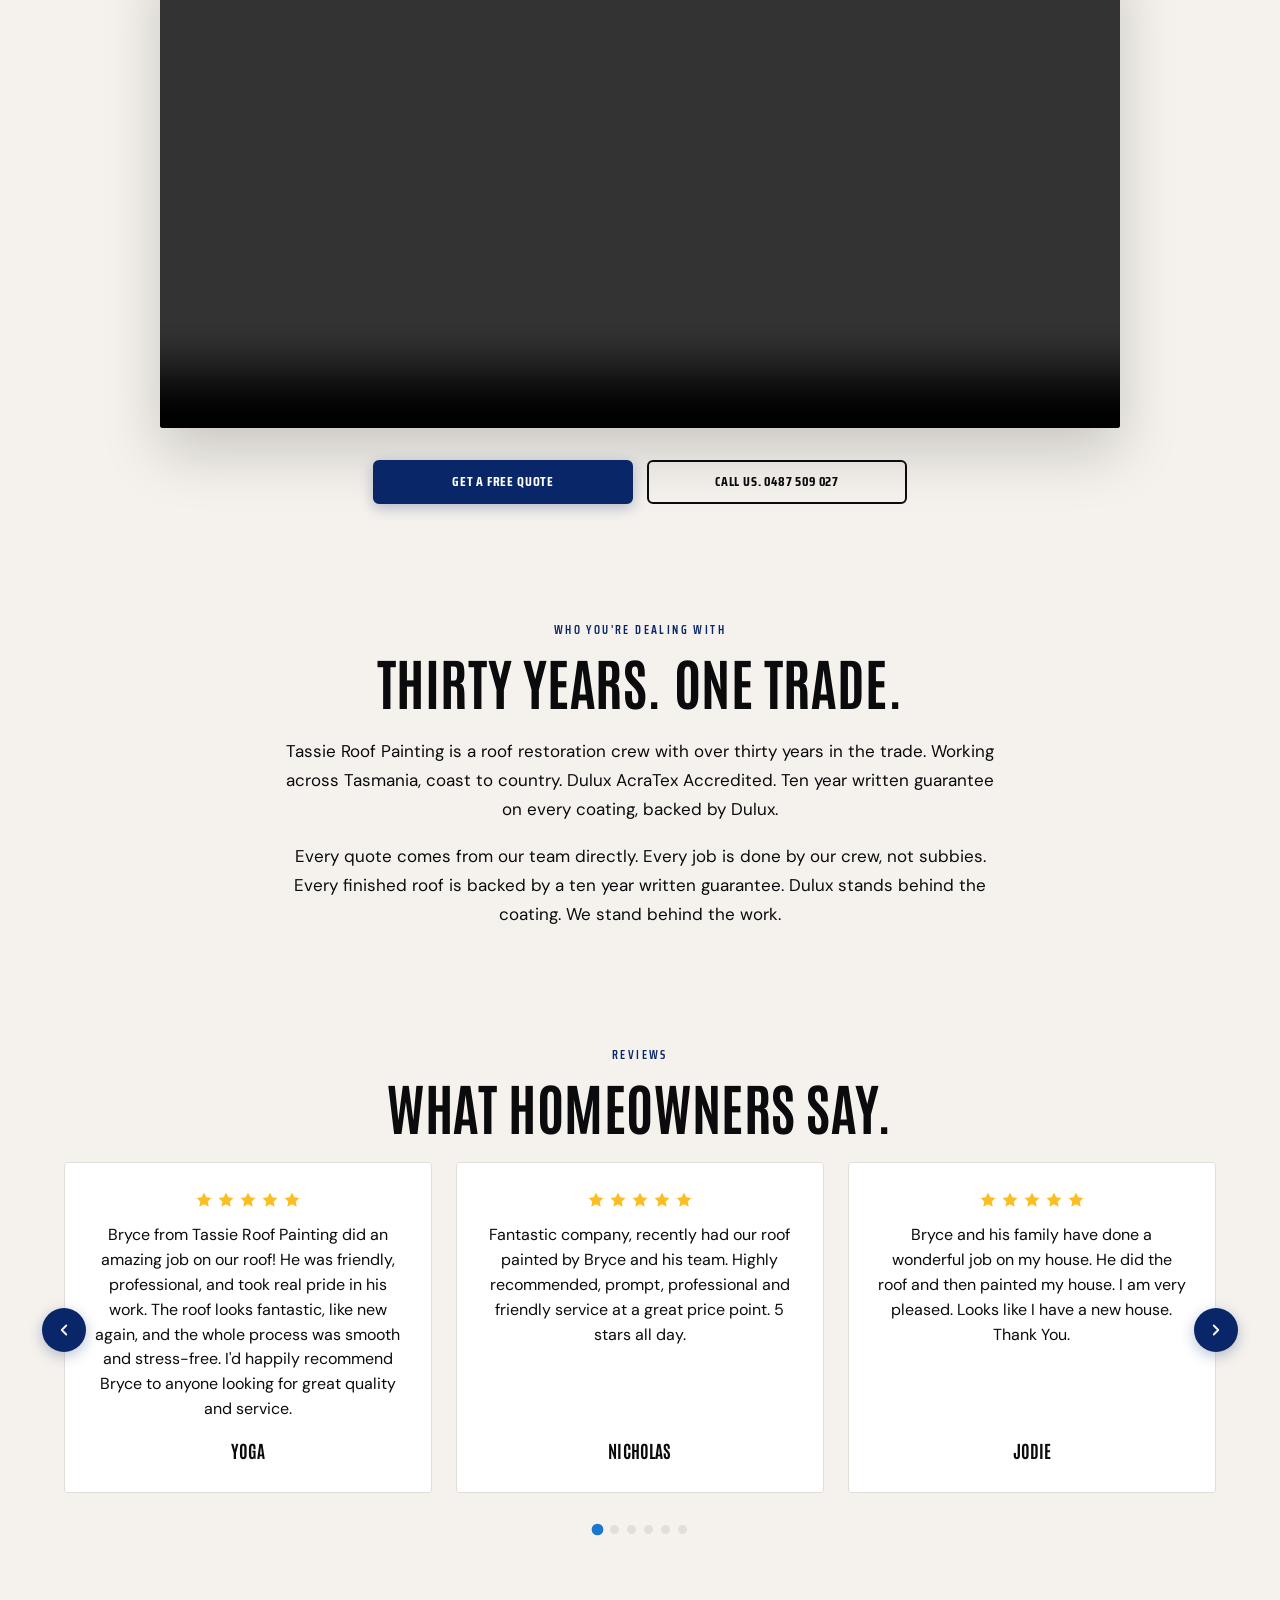
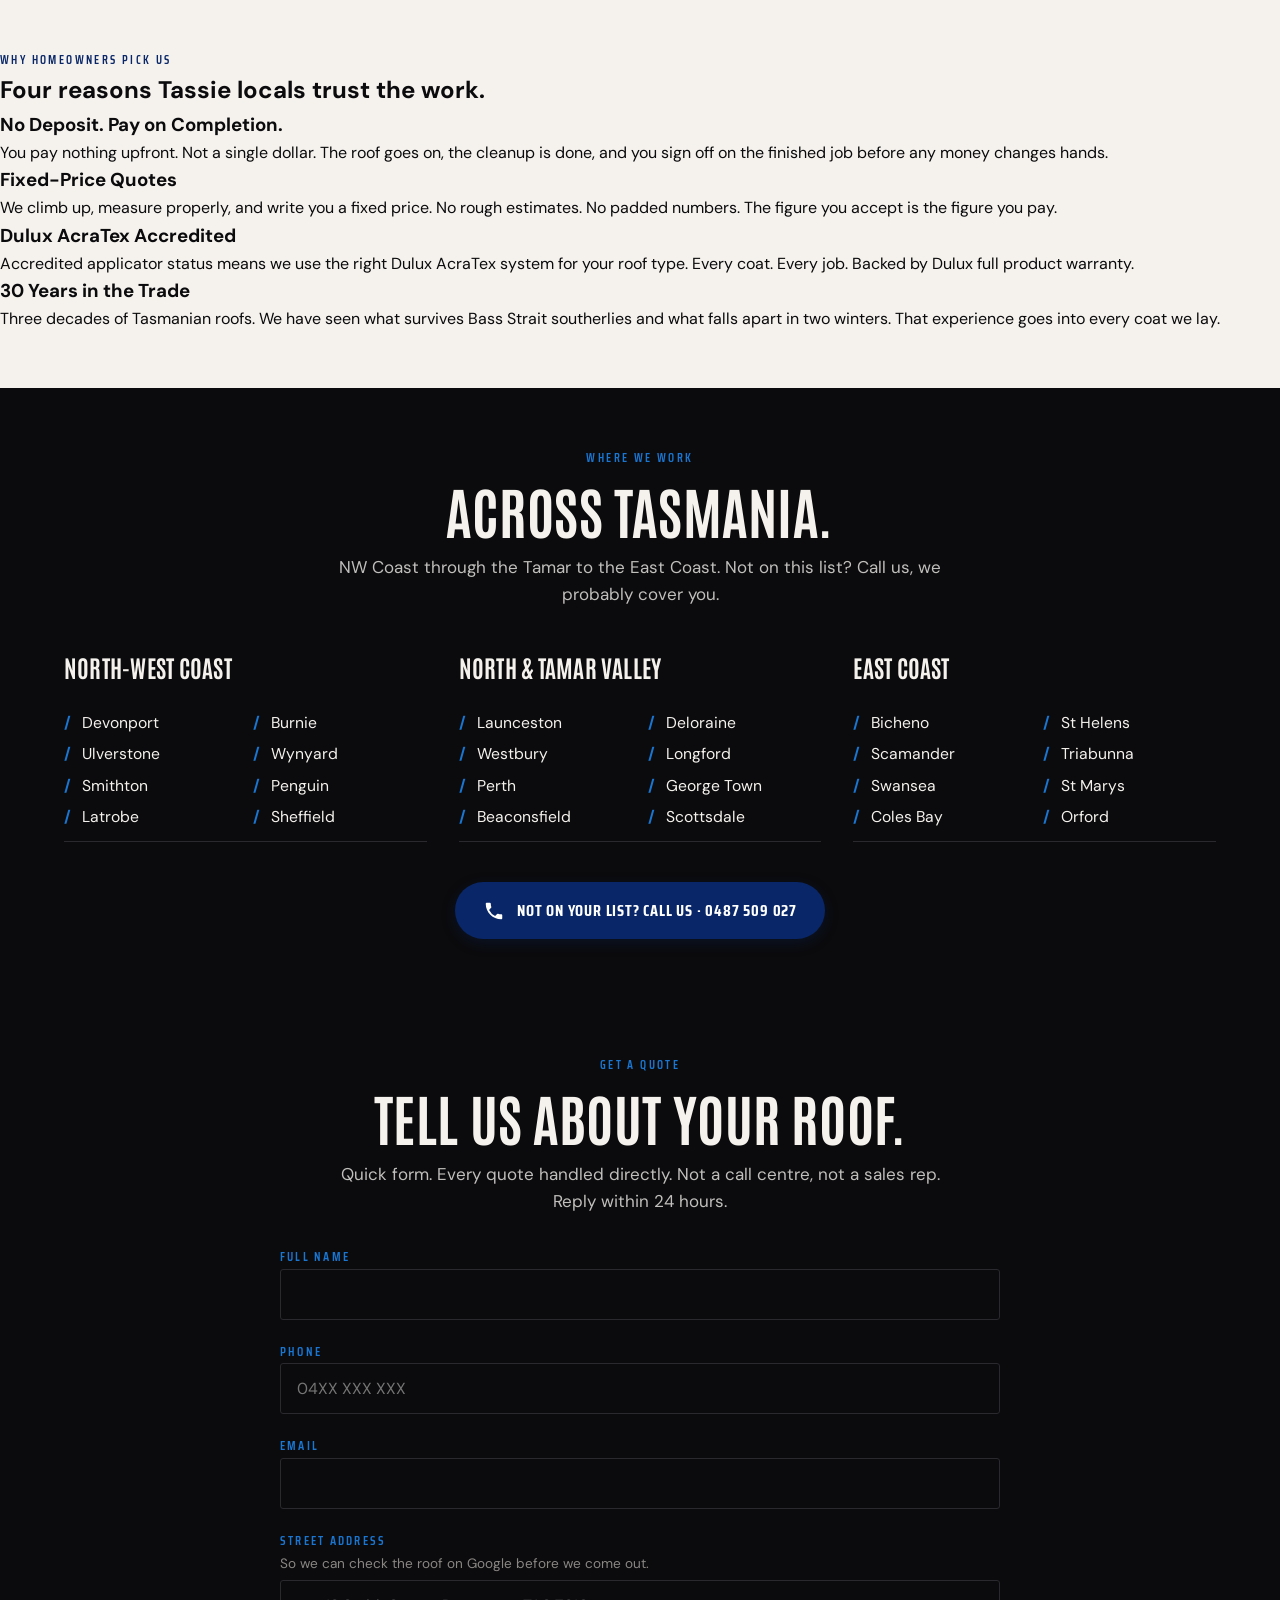
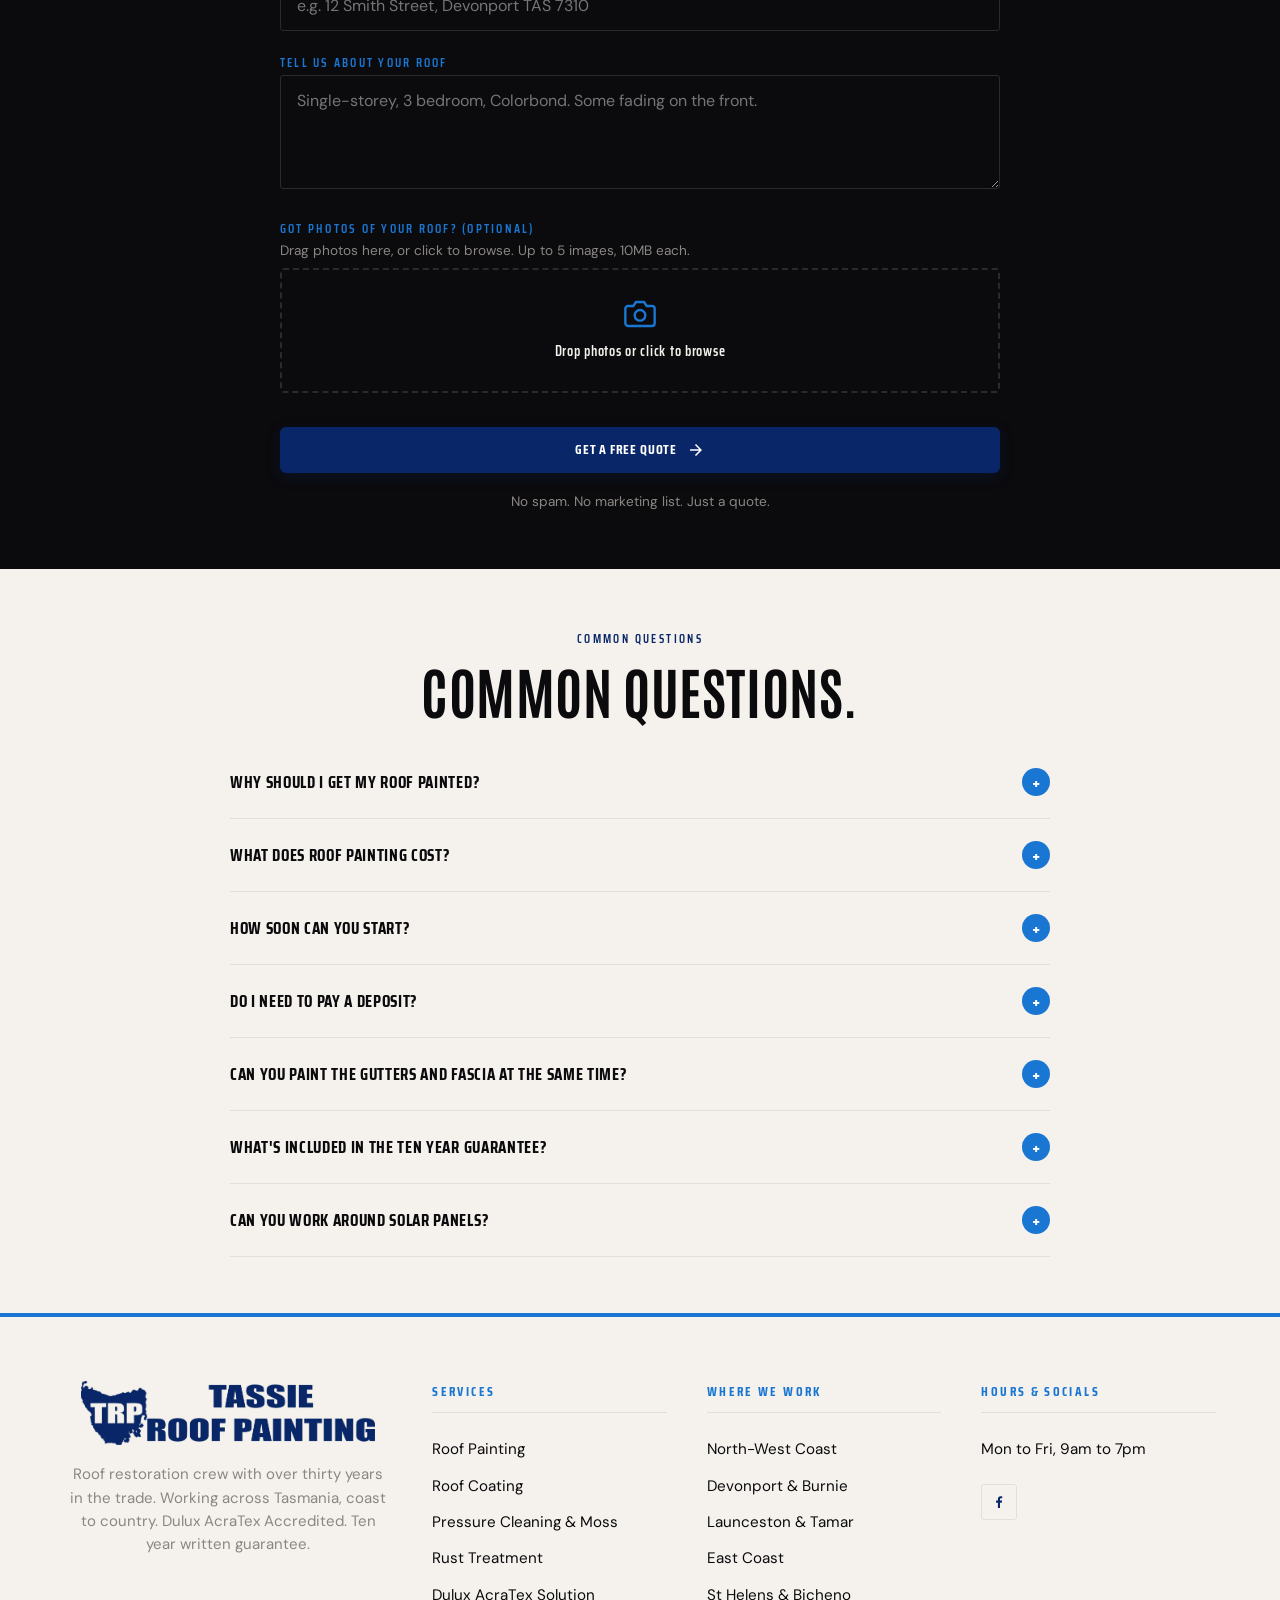
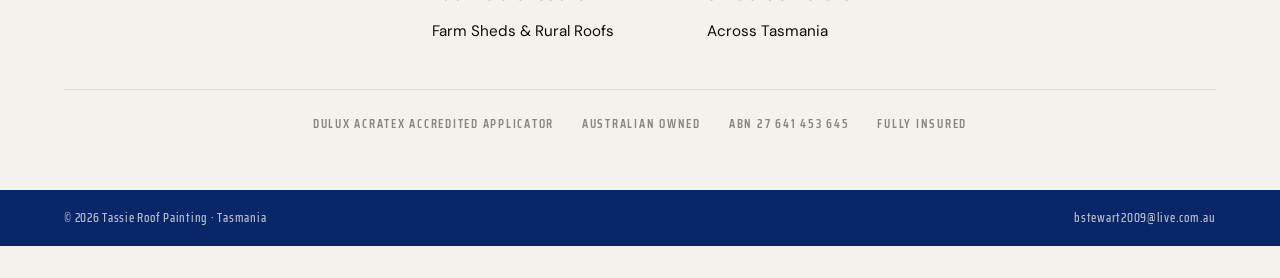
==== commit d157b683: "6" ====
--- a/index.html
+++ b/index.html
@@ -465,28 +465,28 @@
 </section>
 
 <!-- 9c. WHY HOMEOWNERS PICK US · moved here, 4 reason tiles -->
-<section id="why" class="section-paper">
-  <div class="wrap">
-    <div class="section-head reveal">
-      <span class="eyebrow">Why Tassie Roof Painting</span>
-      <h2>Why homeowners pick us.</h2>
-    </div>
-    <div class="services-grid">
-      <article class="service-card reveal">
-        <h3>Real Reviews. Quality Work.</h3>
-        <p>Five-star reviews from real Tassie customers. Every job documented in photos. No paid testimonials, no padded ratings.</p>
-      </article>
-      <article class="service-card reveal">
-        <h3>No Deposit. Pay on Completion.</h3>
-        <p>You pay when the job is finished and you are happy with it. Not a day before. Fixed-price quote, no surprises.</p>
-      </article>
-      <article class="service-card reveal">
-        <h3>Dulux AcraTex Accredited</h3>
-        <p>Accredited Applicator for the Dulux AcraTex Roof Membrane System. Ten year warranty backed by Dulux.</p>
-      </article>
-      <article class="service-card reveal">
-        <h3>30 Years in the Trade</h3>
-        <p>Three decades on roofs across Australia. Every roof type, every condition. Seen it before.</p>
+<section id="why" class="section section-paper why-choose-us">
+  <div class="container">
+    <div class="section-header reveal">
+      <p class="eyebrow">WHY HOMEOWNERS PICK US</p>
+      <h2 class="section-title">Four reasons Tassie locals trust the work.</h2>
+    </div>
+    <div class="why-grid">
+      <article class="why-card reveal">
+        <h3 class="why-card-title">No Deposit. Pay on Completion.</h3>
+        <p class="why-card-body">You pay nothing upfront. Not a single dollar. The roof goes on, the cleanup is done, and you sign off on the finished job before any money changes hands.</p>
+      </article>
+      <article class="why-card reveal">
+        <h3 class="why-card-title">Fixed-Price Quotes</h3>
+        <p class="why-card-body">We climb up, measure properly, and write you a fixed price. No rough estimates. No padded numbers. The figure you accept is the figure you pay.</p>
+      </article>
+      <article class="why-card reveal">
+        <h3 class="why-card-title">Dulux AcraTex Accredited</h3>
+        <p class="why-card-body">Accredited applicator status means we use the right Dulux AcraTex system for your roof type. Every coat. Every job. Backed by Dulux full product warranty.</p>
+      </article>
+      <article class="why-card reveal">
+        <h3 class="why-card-title">30 Years in the Trade</h3>
+        <p class="why-card-body">Three decades of Tasmanian roofs. We have seen what survives Bass Strait southerlies and what falls apart in two winters. That experience goes into every coat we lay.</p>
       </article>
     </div>
   </div>
@@ -551,6 +551,23 @@
   </div>
 </section>
 
+
+
+<!-- 18. QUOTE FORM · DARK -->
+<section id="quote" class="section-dark quote-section">
+  <div class="wrap">
+    <div class="section-head reveal">
+      <span class="eyebrow">Get A Quote</span>
+      <h2>Tell us about your roof.</h2>
+      <p>Quick form. Every quote handled directly. Not a call centre, not a sales rep. Reply within 24 hours.</p>
+    </div>
+    <form class="quote-form reveal" id="quote-form" name="quote" method="POST" action="/thanks.html" enctype="multipart/form-data" data-netlify="true" netlify-honeypot="bot-field" data-inject-quote-fields>
+      <input type="hidden" name="form-name" value="quote">
+      <p class="honey-field" aria-hidden="true"><label>Don't fill this out: <input name="bot-field" tabindex="-1" autocomplete="off"></label></p>
+    </form>
+  </div>
+</section>
+
 <!-- 17. FAQ · paper -->
 <section id="faq" class="section-paper">
   <div class="wrap">
@@ -588,21 +605,6 @@
         <div class="faq-a">Yes. In most cases we carefully mask around the panels so the job gets done with them in place. If the panels need to come off for a clean finish, we'll flag it upfront in the quote and help coordinate with your solar installer.</div>
       </details>
     </div>
-  </div>
-</section>
-
-<!-- 18. QUOTE FORM · DARK -->
-<section id="quote" class="section-dark quote-section">
-  <div class="wrap">
-    <div class="section-head reveal">
-      <span class="eyebrow">Get A Quote</span>
-      <h2>Tell us about your roof.</h2>
-      <p>Quick form. Every quote handled directly. Not a call centre, not a sales rep. Reply within 24 hours.</p>
-    </div>
-    <form class="quote-form reveal" id="quote-form" name="quote" method="POST" action="/thanks.html" enctype="multipart/form-data" data-netlify="true" netlify-honeypot="bot-field" data-inject-quote-fields>
-      <input type="hidden" name="form-name" value="quote">
-      <p class="honey-field" aria-hidden="true"><label>Don't fill this out: <input name="bot-field" tabindex="-1" autocomplete="off"></label></p>
-    </form>
   </div>
 </section>
 
--- a/css/main.css
+++ b/css/main.css
@@ -3382,3 +3382,130 @@
     height: 36px !important;
   }
 }
+
+/* ================================================================
+   ROUND 5 — text closer to top, kill blur on bottom bar
+   ================================================================ */
+
+@media (min-width: 721px) {
+  body .hero-content {
+    padding-top: 24px !important;
+    margin-top: 0 !important;
+    justify-content: flex-start !important;
+  }
+  body .hero-bottom-bar {
+    background: transparent !important;
+    backdrop-filter: none !important;
+    -webkit-backdrop-filter: none !important;
+  }
+}
+
+/* === ROUND 6 PHASE 1 === watch-section CTAs equal width */
+.watch-section .watch-cta,
+.watch-cta {
+  display: flex !important;
+  gap: 14px !important;
+  justify-content: center !important;
+  align-items: stretch !important;
+  flex-wrap: wrap !important;
+}
+.watch-section .watch-cta .btn,
+.watch-cta .btn {
+  flex: 0 1 260px !important;
+  min-width: 240px !important;
+  max-width: 280px !important;
+  text-align: center !important;
+  white-space: nowrap !important;
+}
+@media (max-width: 720px) {
+  .watch-section .watch-cta .btn,
+  .watch-cta .btn {
+    flex: 1 1 100% !important;
+    max-width: 320px !important;
+  }
+}
+
+/* === ROUND 6 PHASE 2 === every button matches header GET A QUOTE geometry */
+.btn,
+button.btn,
+a.btn,
+input[type="submit"].btn,
+.cta-button,
+.lead-popup .btn,
+.modal .btn,
+.quote-form button,
+.quote-form input[type="submit"],
+.sticky-mobile-cta .btn,
+.sticky-mobile-cta a.btn {
+  border-radius: 6px !important;
+  padding: 12px 26px !important;
+  font-size: 0.85rem !important;
+  font-weight: 700 !important;
+  letter-spacing: 0.06em !important;
+  text-transform: uppercase !important;
+  line-height: 1.2 !important;
+  min-height: 44px !important;
+  white-space: nowrap !important;
+  display: inline-flex !important;
+  align-items: center !important;
+  justify-content: center !important;
+  text-align: center !important;
+  border-width: 2px !important;
+  box-sizing: border-box !important;
+  transition: all 0.2s ease !important;
+}
+/* Sticky mobile CTA — tighter padding so two buttons fit side-by-side */
+.sticky-mobile-cta .btn,
+.sticky-mobile-cta a.btn {
+  flex: 1 1 50% !important;
+  font-size: 0.78rem !important;
+  padding: 14px 14px !important;
+  letter-spacing: 0.04em !important;
+}
+
+/* === ROUND 6 PHASE 3 === desktop hero text starts immediately below header bar */
+@media (min-width: 720px) {
+  .hero-content {
+    padding-top: 100px !important;
+  }
+}
+
+/* === ROUND 6 PHASE 4 === mobile parity — same content & order as desktop */
+@media (max-width: 720px) {
+  /* All multi-column grids collapse to single column */
+  .services-grid,
+  .why-grid,
+  .process-cards,
+  .process-grid,
+  .reviews-grid,
+  .areas-grid,
+  .footer-grid,
+  .colour-grid,
+  .featured-job-grid {
+    grid-template-columns: 1fr !important;
+  }
+  /* Gallery stays 2 columns on mobile for visual interest */
+  .gallery-grid {
+    grid-template-columns: 1fr 1fr !important;
+    gap: 8px !important;
+  }
+  /* Section reveal animations not delayed on mobile */
+  .reveal {
+    opacity: 1 !important;
+    transform: none !important;
+  }
+  /* Force visibility on every content section in case something is hiding them */
+  section,
+  .section {
+    visibility: visible !important;
+    opacity: 1 !important;
+    height: auto !important;
+  }
+}
+/* Re-confirm intentionally desktop-only — DO NOT show on mobile */
+@media (max-width: 720px) {
+  .hero-bottom-bar,
+  .hero-ctas {
+    display: none !important;
+  }
+}
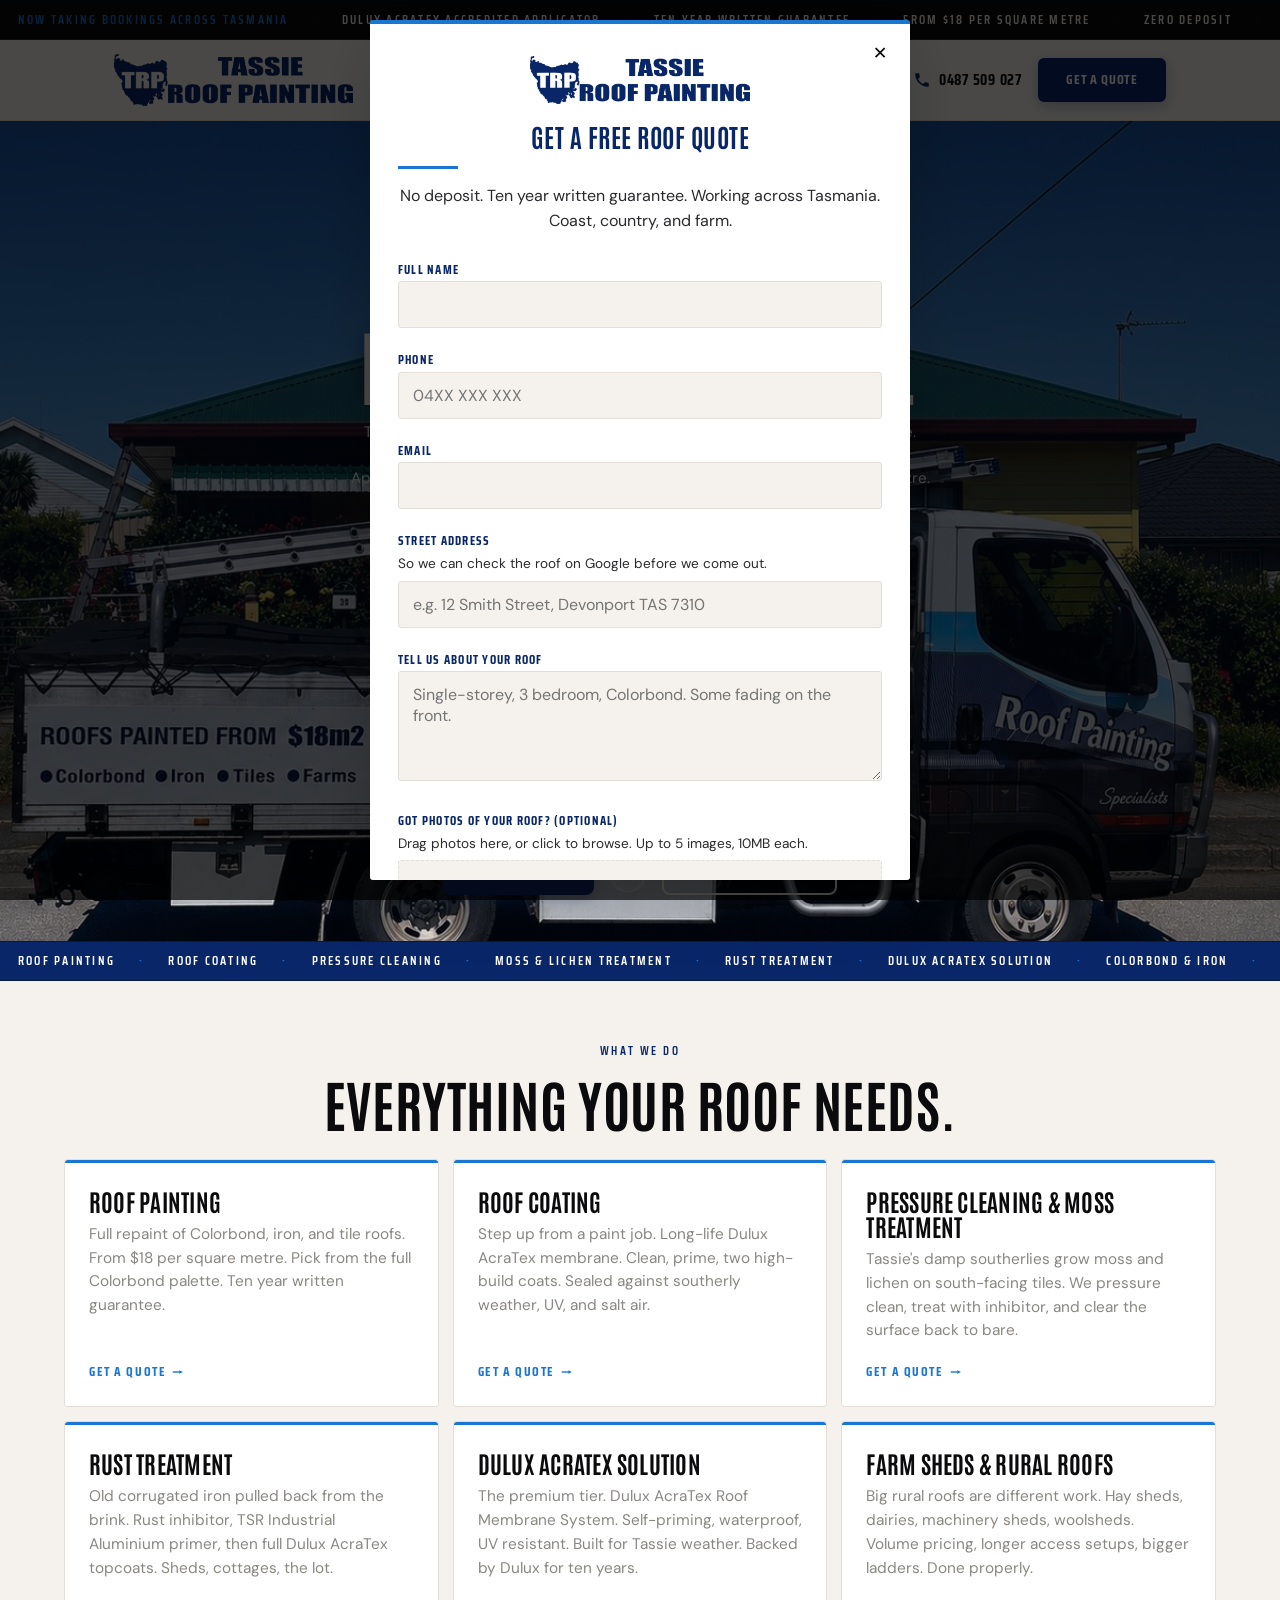
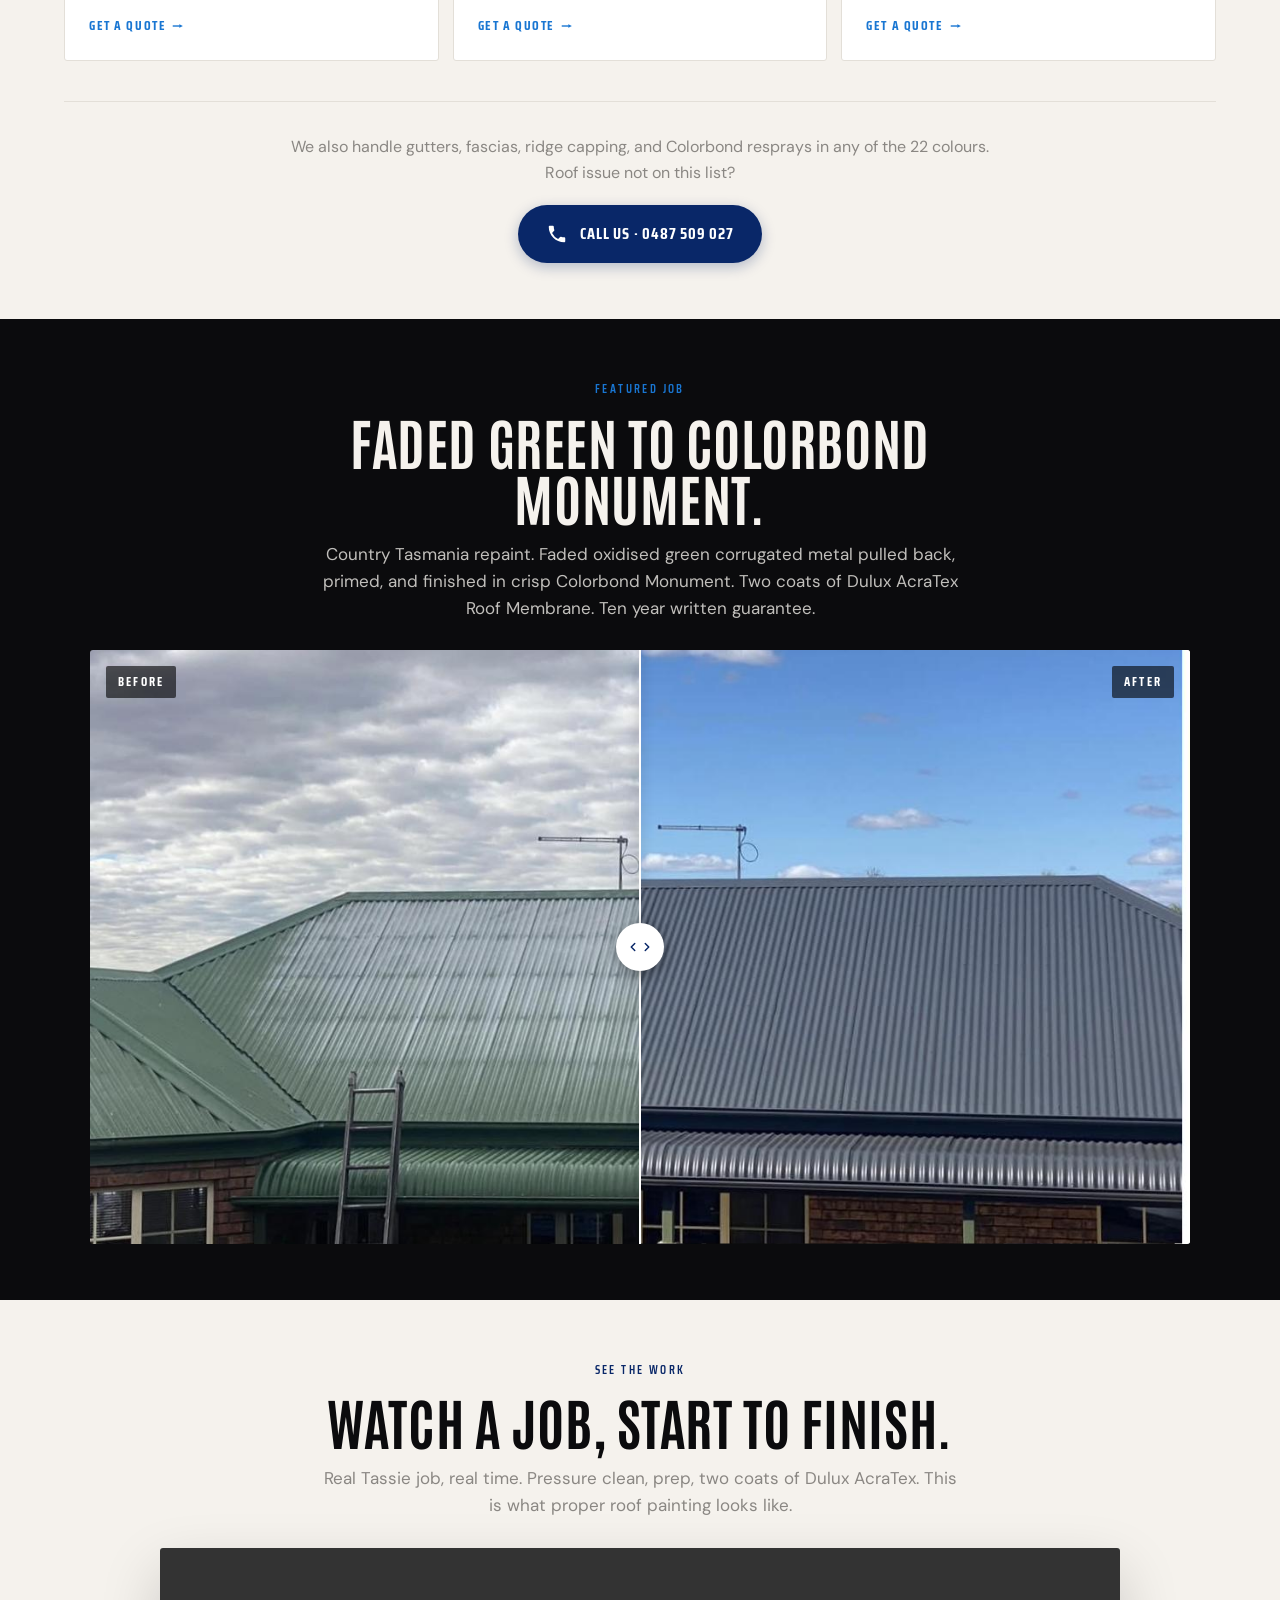
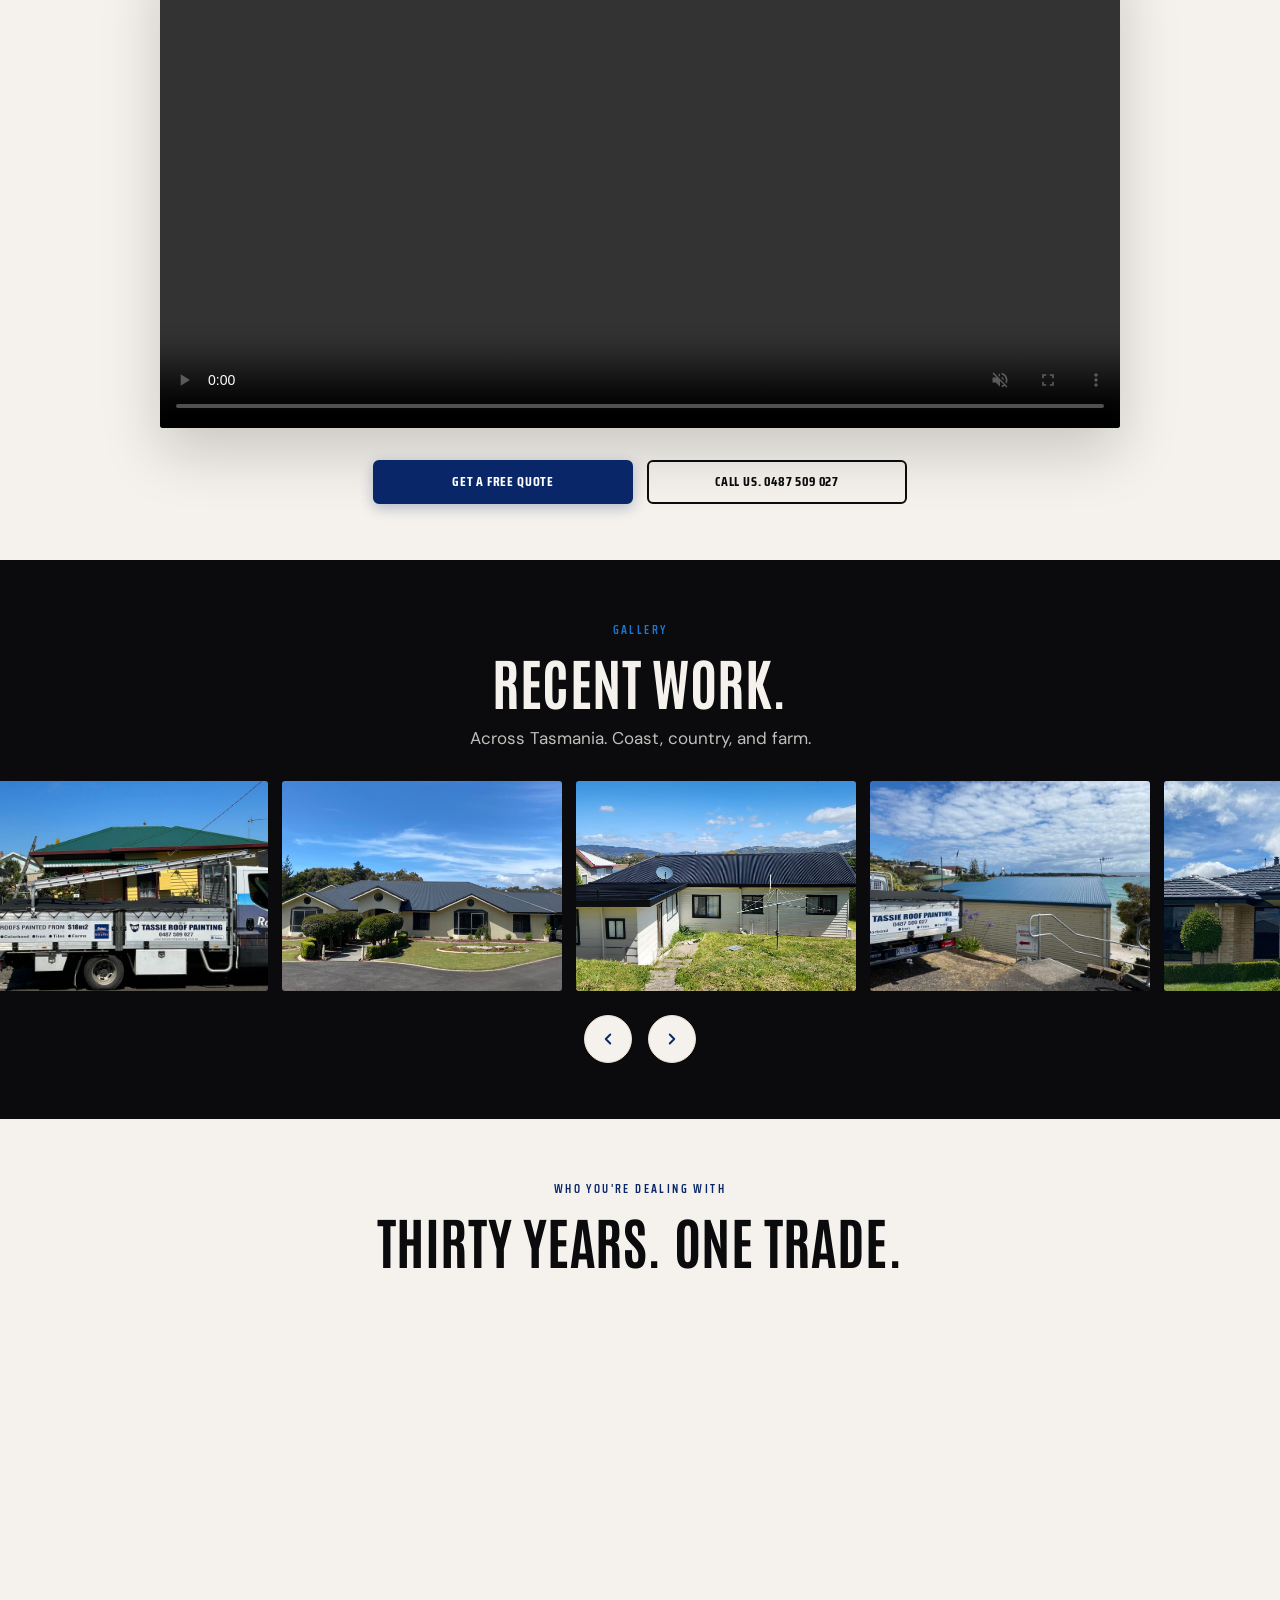
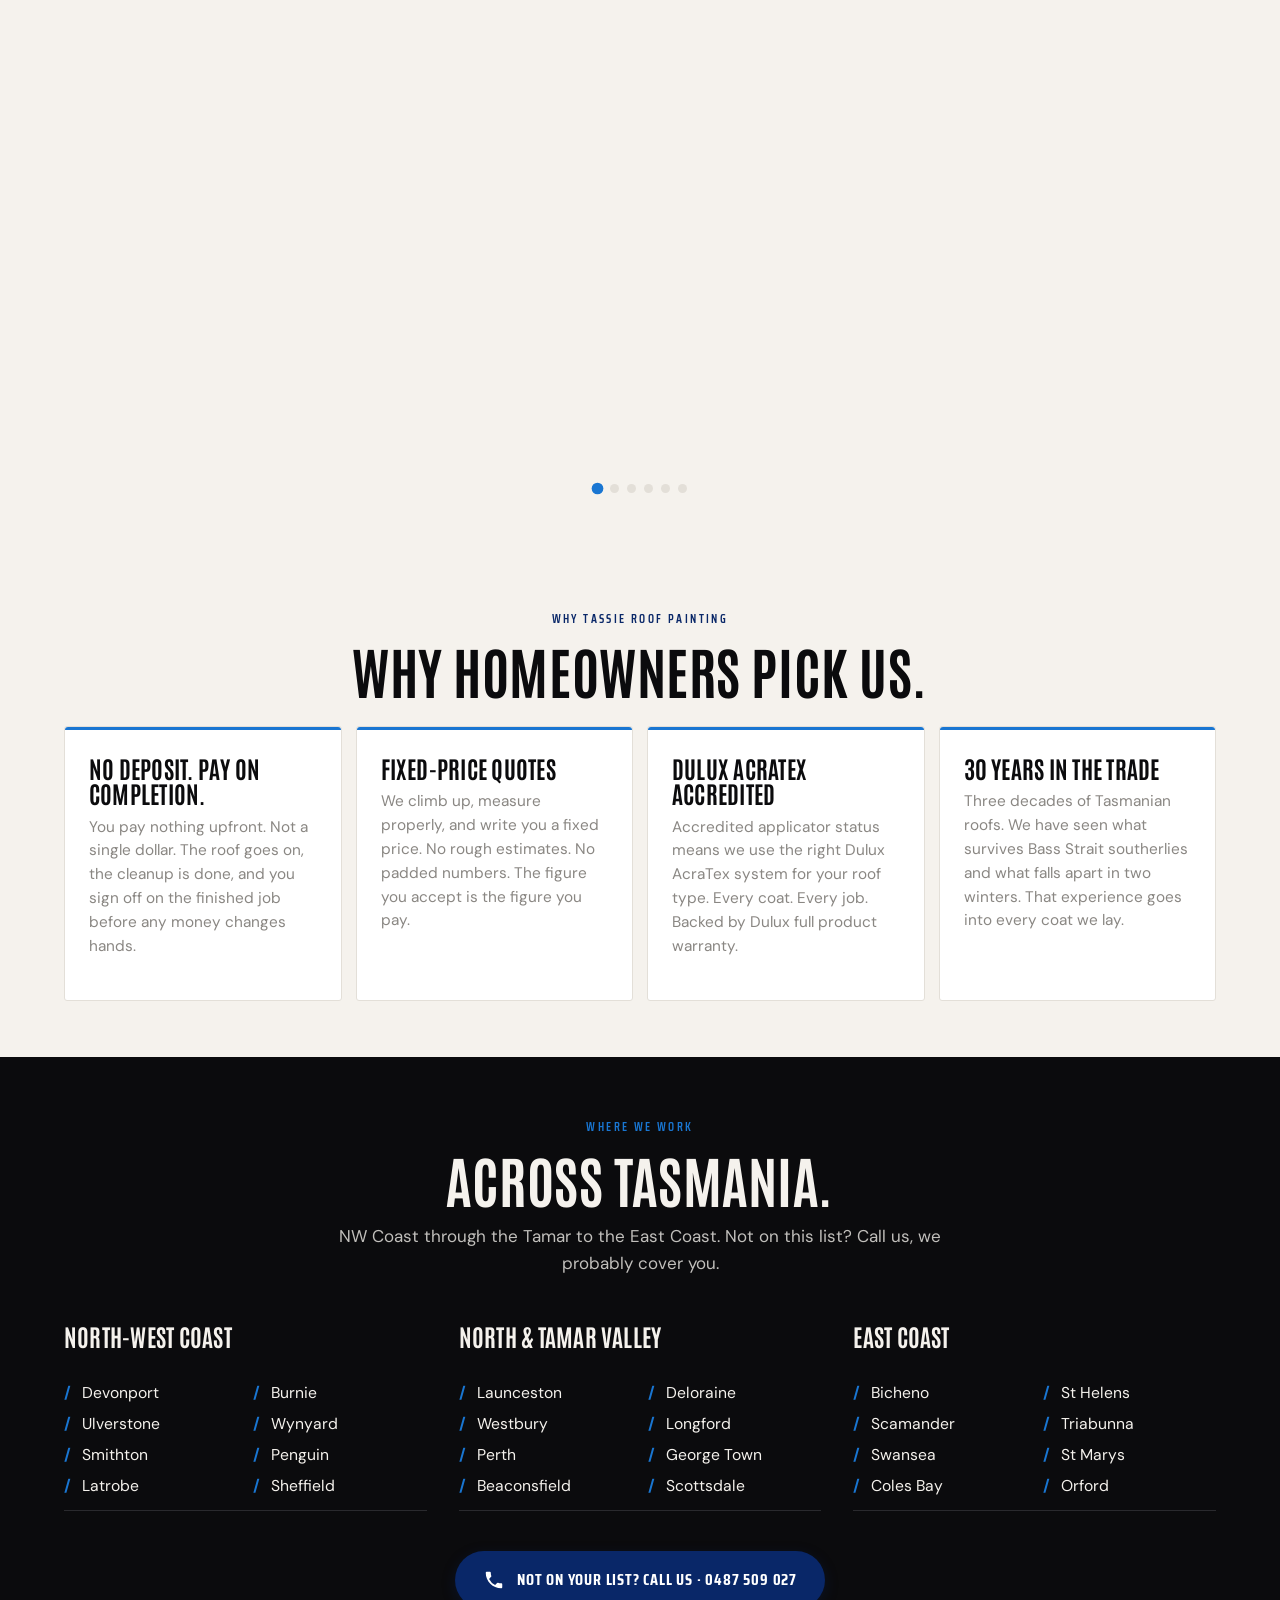
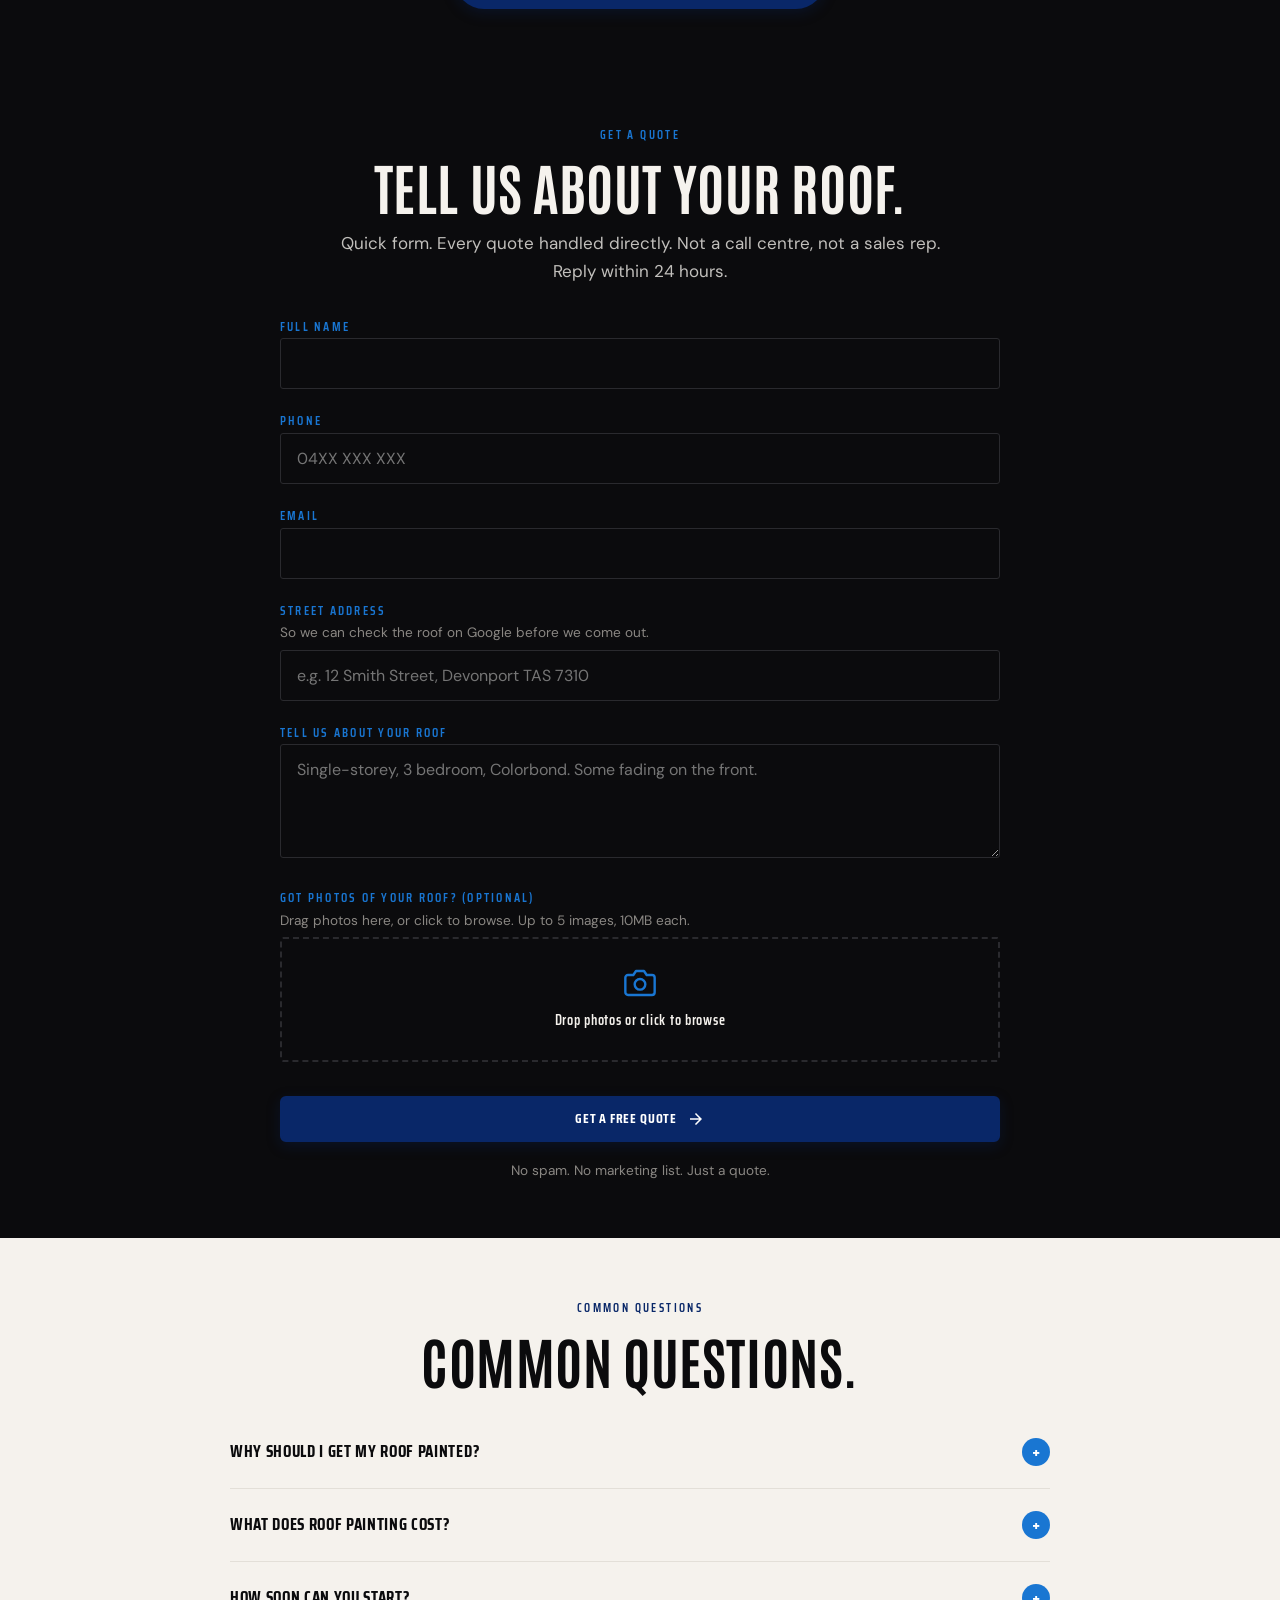
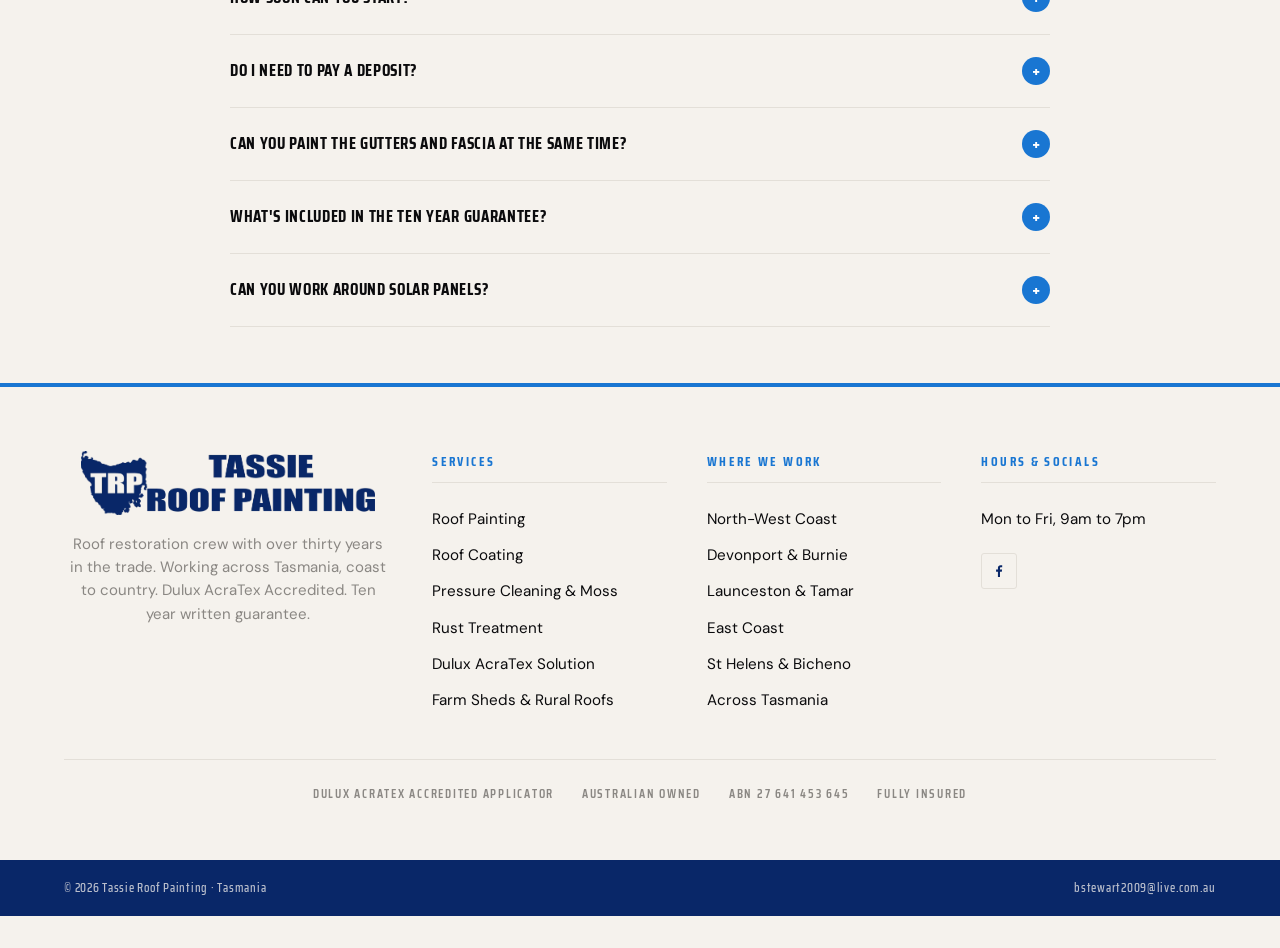
==== commit b8c13ad7: "7" ====
--- a/index.html
+++ b/index.html
@@ -355,6 +355,48 @@
   </div>
 </section>
 
+<!-- 12. GALLERY DRIFT · DARK -->
+<section class="section-dark">
+  <div class="wrap">
+    <div class="section-head reveal">
+      <span class="eyebrow">Gallery</span>
+      <h2>Recent work.</h2>
+      <p>Across Tasmania. Coast, country, and farm.</p>
+    </div>
+  </div>
+  <div class="gallery-viewport" data-gallery>
+    <div class="gallery-track" data-gallery-track>
+      <div class="gallery-tile"><img src="images/work_truck.jpg" alt="Tassie Roof Painting work truck on the job" loading="lazy"></div>
+      <div class="gallery-tile"><img src="images/grand_house_grey.jpg" alt="Grand country home with new charcoal Colorbond roof" loading="lazy"></div>
+      <div class="gallery-tile"><img src="images/emma_house_after.jpg" alt="White weatherboard home with fresh black metal roof, Tassie hills behind" loading="lazy"></div>
+      <div class="gallery-tile"><img src="images/blue_after.jpg" alt="Beach house with fresh blue metal roof and turquoise water" loading="lazy"></div>
+      <div class="gallery-tile"><img src="images/black_roof.jpg" alt="Modern brick veneer home with charcoal tile hip roof" loading="lazy"></div>
+      <div class="gallery-tile"><img src="images/red_and_white.jpg" alt="Long single-storey home with cherry-red tile roof beside Tassie water" loading="lazy"></div>
+      <div class="gallery-tile"><img src="images/grey_old_house.jpg" alt="Heritage cottage with new grey corrugated metal under Tassie sky" loading="lazy"></div>
+      <div class="gallery-tile"><img src="images/grey_truck.jpg" alt="Brick country home with pale grey metal roof and TRP truck in front" loading="lazy"></div>
+      <div class="gallery-tile"><img src="images/after_grey_roof.jpg" alt="Heritage cottage with fresh grey corrugated metal roof" loading="lazy"></div>
+      <div class="gallery-tile"><img src="images/red_after.jpg" alt="Long farmhouse with vibrant red tile roof" loading="lazy"></div>
+      <div class="gallery-tile"><img src="images/green_house_after.jpg" alt="Country home with new charcoal corrugated metal roof" loading="lazy"></div>
+      <div class="gallery-tile"><img src="images/dark_grey_metal.jpg" alt="Country home in soft Tassie light with dark grey metal roof" loading="lazy"></div>
+      <div class="gallery-tile"><img src="images/red_brick_charcoal.jpg" alt="Red brick suburban home with new charcoal metal roof" loading="lazy"></div>
+      <div class="gallery-tile"><img src="images/farm_red.jpg" alt="Long farm home with bright cherry-red tile roof and Tassie clouds" loading="lazy"></div>
+      <div class="gallery-tile"><img src="images/red_brick_grey.jpg" alt="Red brick home with mid-grey roof beside lawn" loading="lazy"></div>
+      <div class="gallery-tile"><img src="images/farm_olive.jpg" alt="Country property with olive metal roof and gravel driveway" loading="lazy"></div>
+      <div class="gallery-tile"><img src="images/white_modern.jpg" alt="Modern light-grey weatherboard home with charcoal corrugated roof" loading="lazy"></div>
+      <div class="gallery-tile"><img src="images/red_metal_after.jpg" alt="Brick home with new mid-grey metal roof, gum trees behind" loading="lazy"></div>
+      <div class="gallery-tile"><img src="images/farm_green_metal.jpg" alt="Farmhouse with deep forest green metal roof and farmland in distance" loading="lazy"></div>
+    </div>
+  </div>
+  <div class="gallery-controls">
+    <button type="button" class="gallery-arrow gallery-arrow-prev" aria-label="Previous gallery image" data-gallery-prev>
+      <svg viewBox="0 0 24 24" fill="none" stroke="currentColor" stroke-width="2.5" stroke-linecap="round" stroke-linejoin="round"><path d="M15 6l-6 6 6 6"/></svg>
+    </button>
+    <button type="button" class="gallery-arrow gallery-arrow-next" aria-label="Next gallery image" data-gallery-next>
+      <svg viewBox="0 0 24 24" fill="none" stroke="currentColor" stroke-width="2.5" stroke-linecap="round" stroke-linejoin="round"><path d="M9 6l6 6-6 6"/></svg>
+    </button>
+  </div>
+</section>
+
 <!-- 9. ABOUT · paper, single column -->
 <section id="about" class="section-paper">
   <div class="wrap">
@@ -465,28 +507,28 @@
 </section>
 
 <!-- 9c. WHY HOMEOWNERS PICK US · moved here, 4 reason tiles -->
-<section id="why" class="section section-paper why-choose-us">
-  <div class="container">
-    <div class="section-header reveal">
-      <p class="eyebrow">WHY HOMEOWNERS PICK US</p>
-      <h2 class="section-title">Four reasons Tassie locals trust the work.</h2>
-    </div>
-    <div class="why-grid">
-      <article class="why-card reveal">
-        <h3 class="why-card-title">No Deposit. Pay on Completion.</h3>
-        <p class="why-card-body">You pay nothing upfront. Not a single dollar. The roof goes on, the cleanup is done, and you sign off on the finished job before any money changes hands.</p>
-      </article>
-      <article class="why-card reveal">
-        <h3 class="why-card-title">Fixed-Price Quotes</h3>
-        <p class="why-card-body">We climb up, measure properly, and write you a fixed price. No rough estimates. No padded numbers. The figure you accept is the figure you pay.</p>
-      </article>
-      <article class="why-card reveal">
-        <h3 class="why-card-title">Dulux AcraTex Accredited</h3>
-        <p class="why-card-body">Accredited applicator status means we use the right Dulux AcraTex system for your roof type. Every coat. Every job. Backed by Dulux full product warranty.</p>
-      </article>
-      <article class="why-card reveal">
-        <h3 class="why-card-title">30 Years in the Trade</h3>
-        <p class="why-card-body">Three decades of Tasmanian roofs. We have seen what survives Bass Strait southerlies and what falls apart in two winters. That experience goes into every coat we lay.</p>
+<section id="why" class="section-paper">
+  <div class="wrap">
+    <div class="section-head reveal">
+      <span class="eyebrow">Why Tassie Roof Painting</span>
+      <h2>Why homeowners pick us.</h2>
+    </div>
+    <div class="services-grid">
+      <article class="service-card reveal">
+        <h3>No Deposit. Pay on Completion.</h3>
+        <p>You pay nothing upfront. Not a single dollar. The roof goes on, the cleanup is done, and you sign off on the finished job before any money changes hands.</p>
+      </article>
+      <article class="service-card reveal">
+        <h3>Fixed-Price Quotes</h3>
+        <p>We climb up, measure properly, and write you a fixed price. No rough estimates. No padded numbers. The figure you accept is the figure you pay.</p>
+      </article>
+      <article class="service-card reveal">
+        <h3>Dulux AcraTex Accredited</h3>
+        <p>Accredited applicator status means we use the right Dulux AcraTex system for your roof type. Every coat. Every job. Backed by Dulux full product warranty.</p>
+      </article>
+      <article class="service-card reveal">
+        <h3>30 Years in the Trade</h3>
+        <p>Three decades of Tasmanian roofs. We have seen what survives Bass Strait southerlies and what falls apart in two winters. That experience goes into every coat we lay.</p>
       </article>
     </div>
   </div>
--- a/css/main.css
+++ b/css/main.css
@@ -3470,39 +3470,21 @@
   }
 }
 
-/* === ROUND 6 PHASE 4 === mobile parity — same content & order as desktop */
+/* === ROUND 6 PHASE 4 (REPLACED) === gentle mobile parity — only collapse multi-column grids */
 @media (max-width: 720px) {
-  /* All multi-column grids collapse to single column */
   .services-grid,
-  .why-grid,
-  .process-cards,
-  .process-grid,
   .reviews-grid,
   .areas-grid,
-  .footer-grid,
   .colour-grid,
   .featured-job-grid {
     grid-template-columns: 1fr !important;
   }
-  /* Gallery stays 2 columns on mobile for visual interest */
-  .gallery-grid {
-    grid-template-columns: 1fr 1fr !important;
-    gap: 8px !important;
-  }
-  /* Section reveal animations not delayed on mobile */
   .reveal {
     opacity: 1 !important;
     transform: none !important;
   }
-  /* Force visibility on every content section in case something is hiding them */
-  section,
-  .section {
-    visibility: visible !important;
-    opacity: 1 !important;
-    height: auto !important;
-  }
-}
-/* Re-confirm intentionally desktop-only — DO NOT show on mobile */
+}
+/* Hero buttons stay desktop-only */
 @media (max-width: 720px) {
   .hero-bottom-bar,
   .hero-ctas {
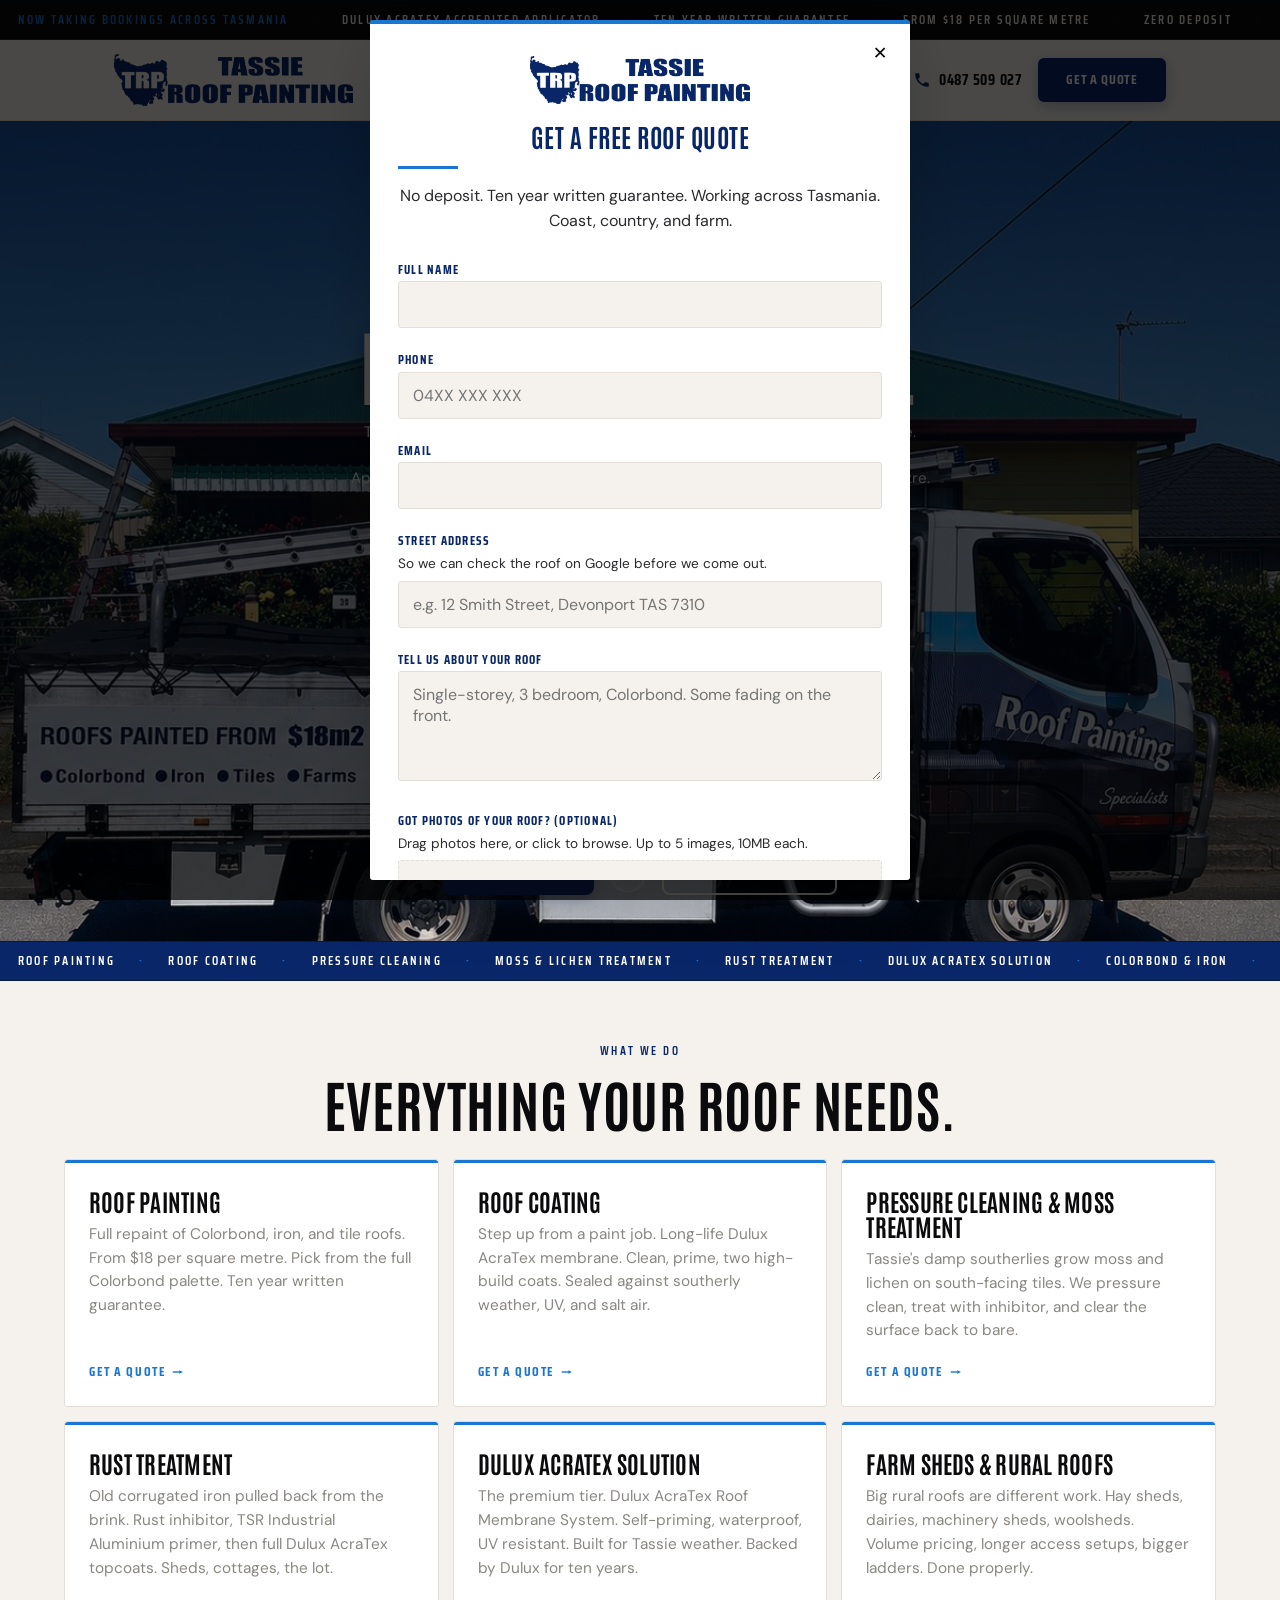
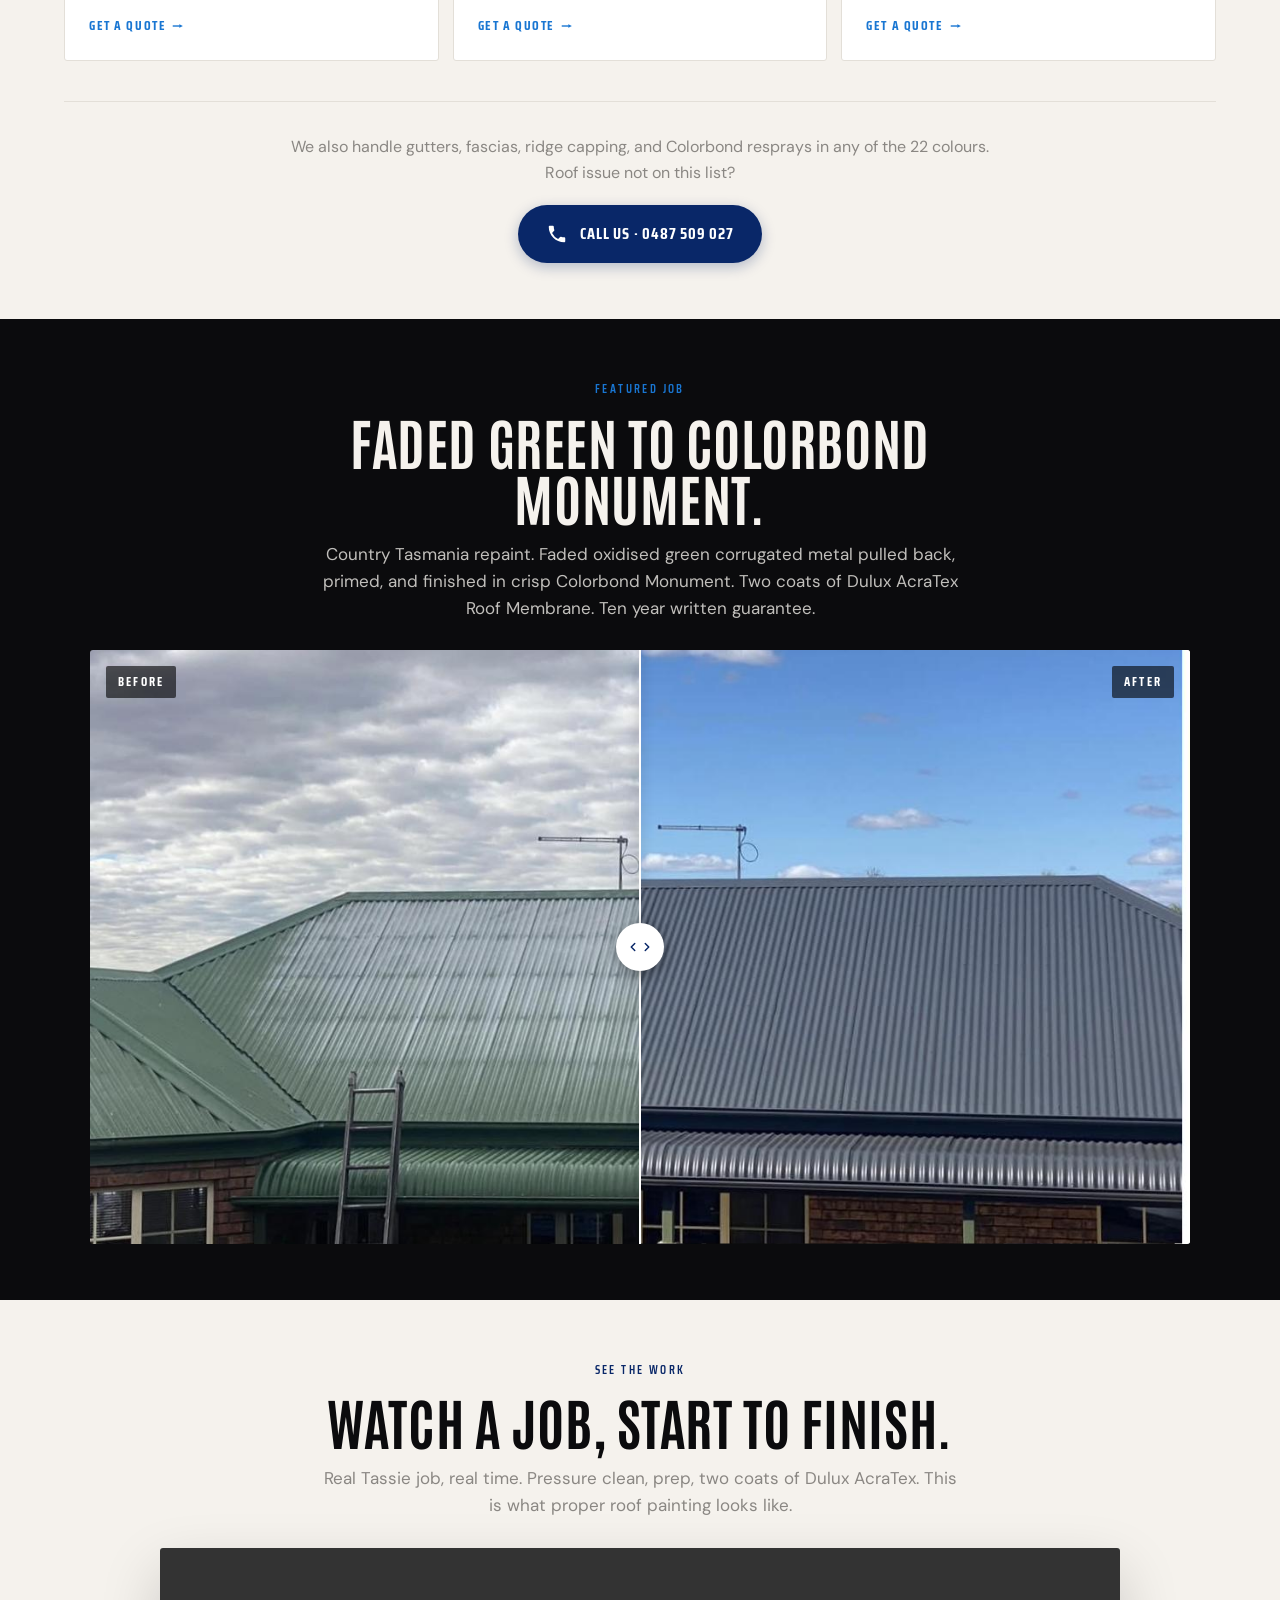
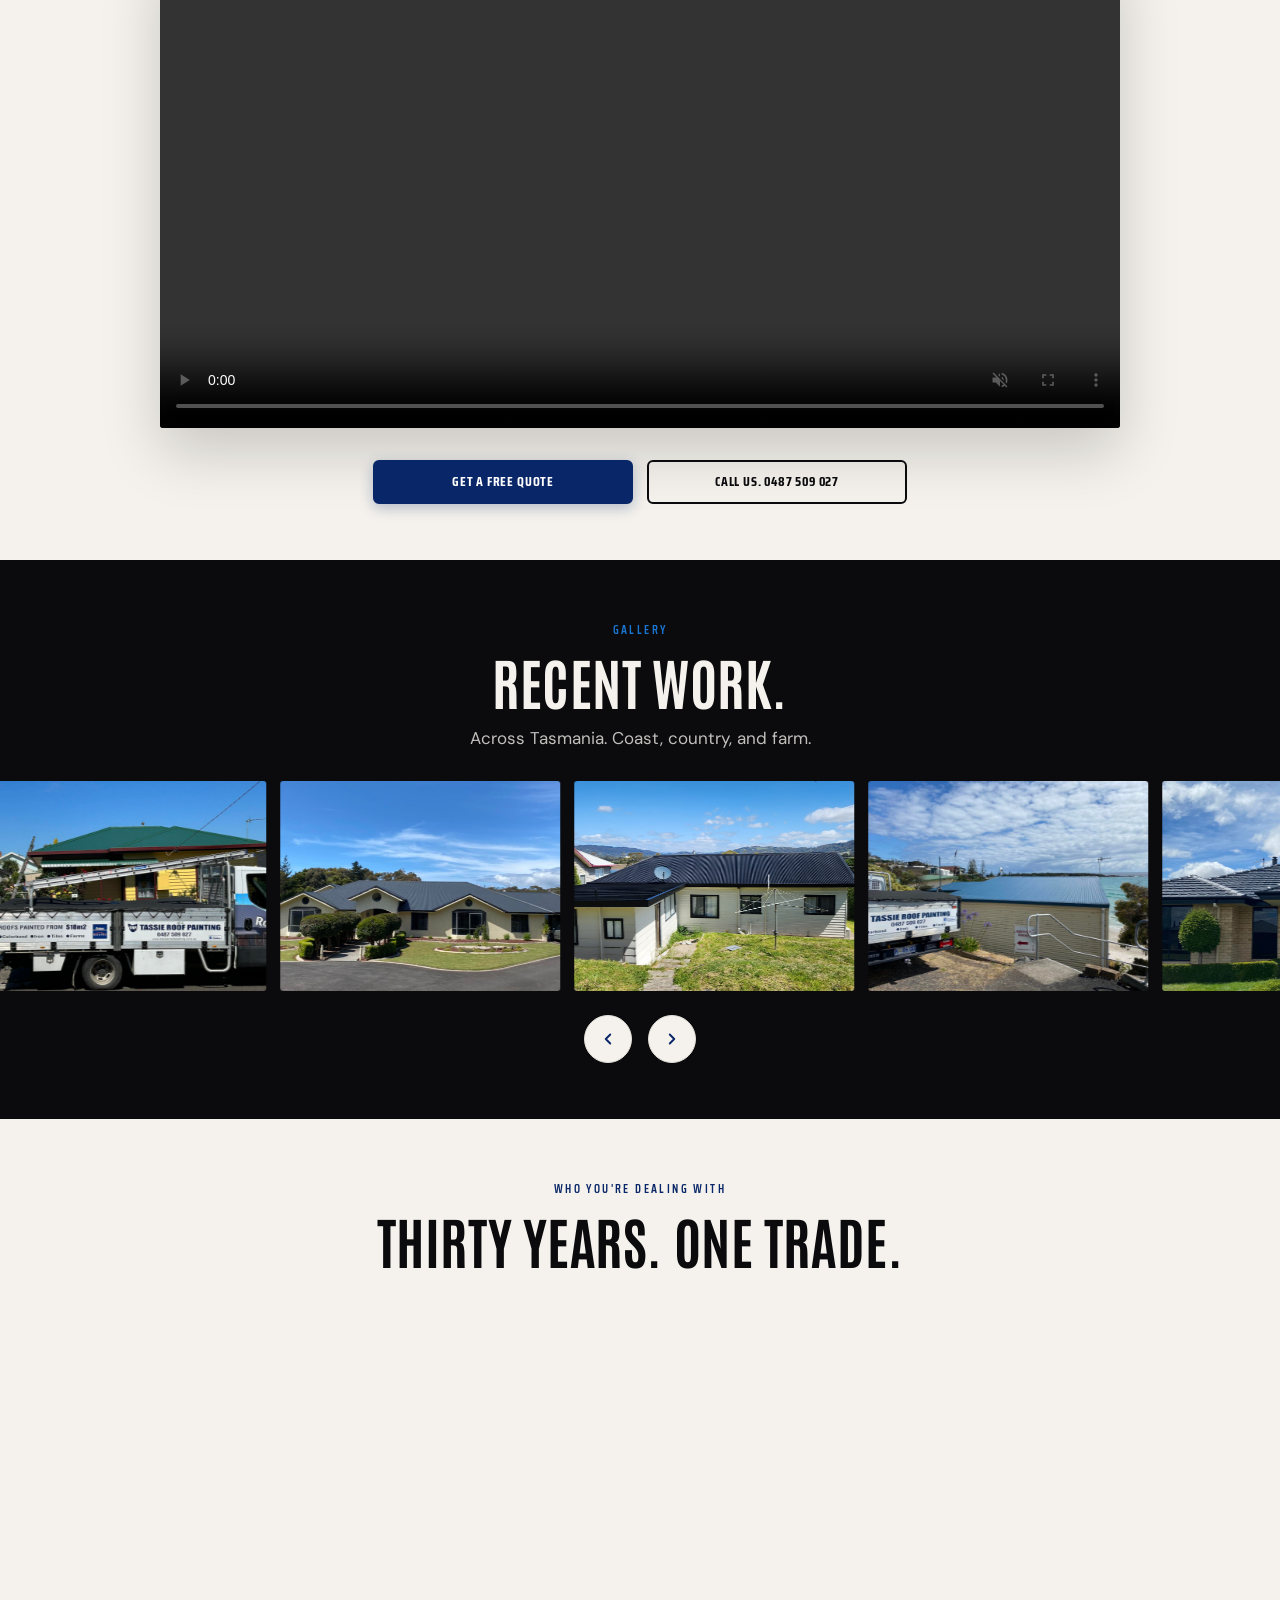
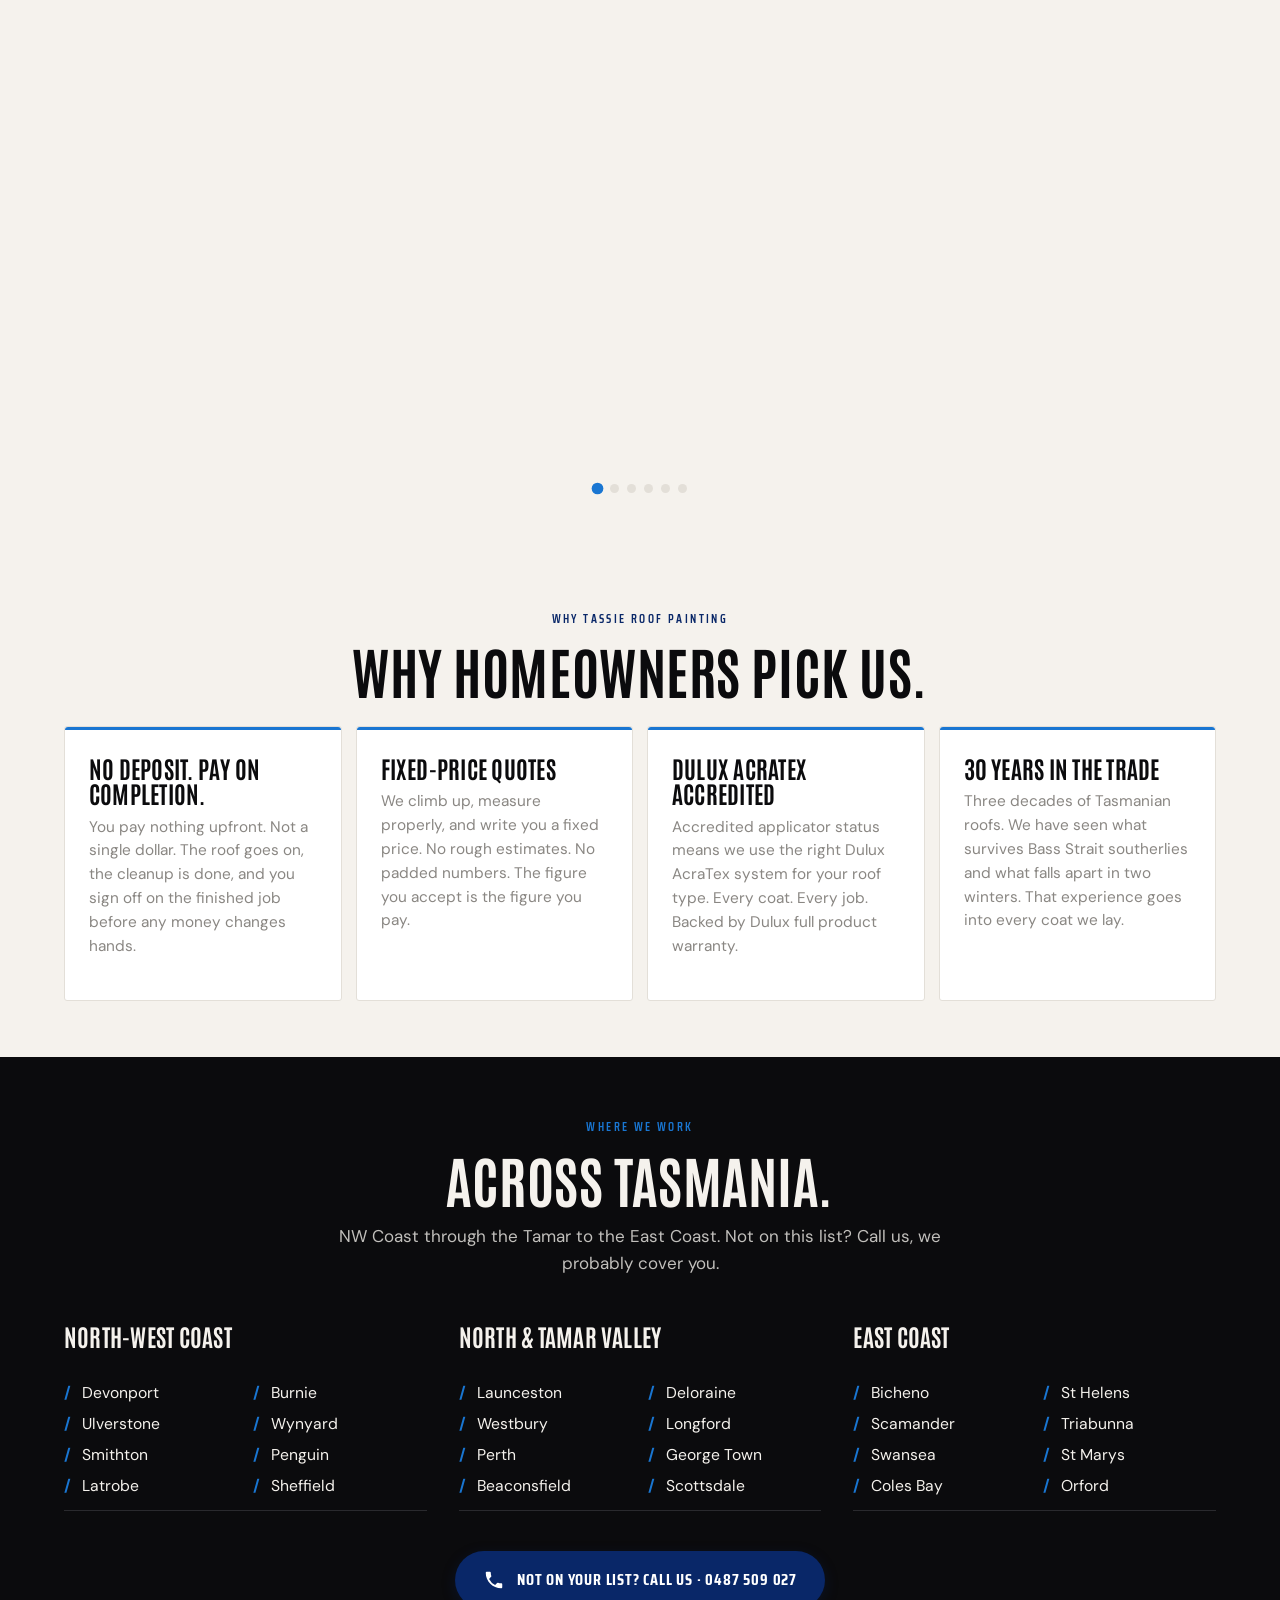
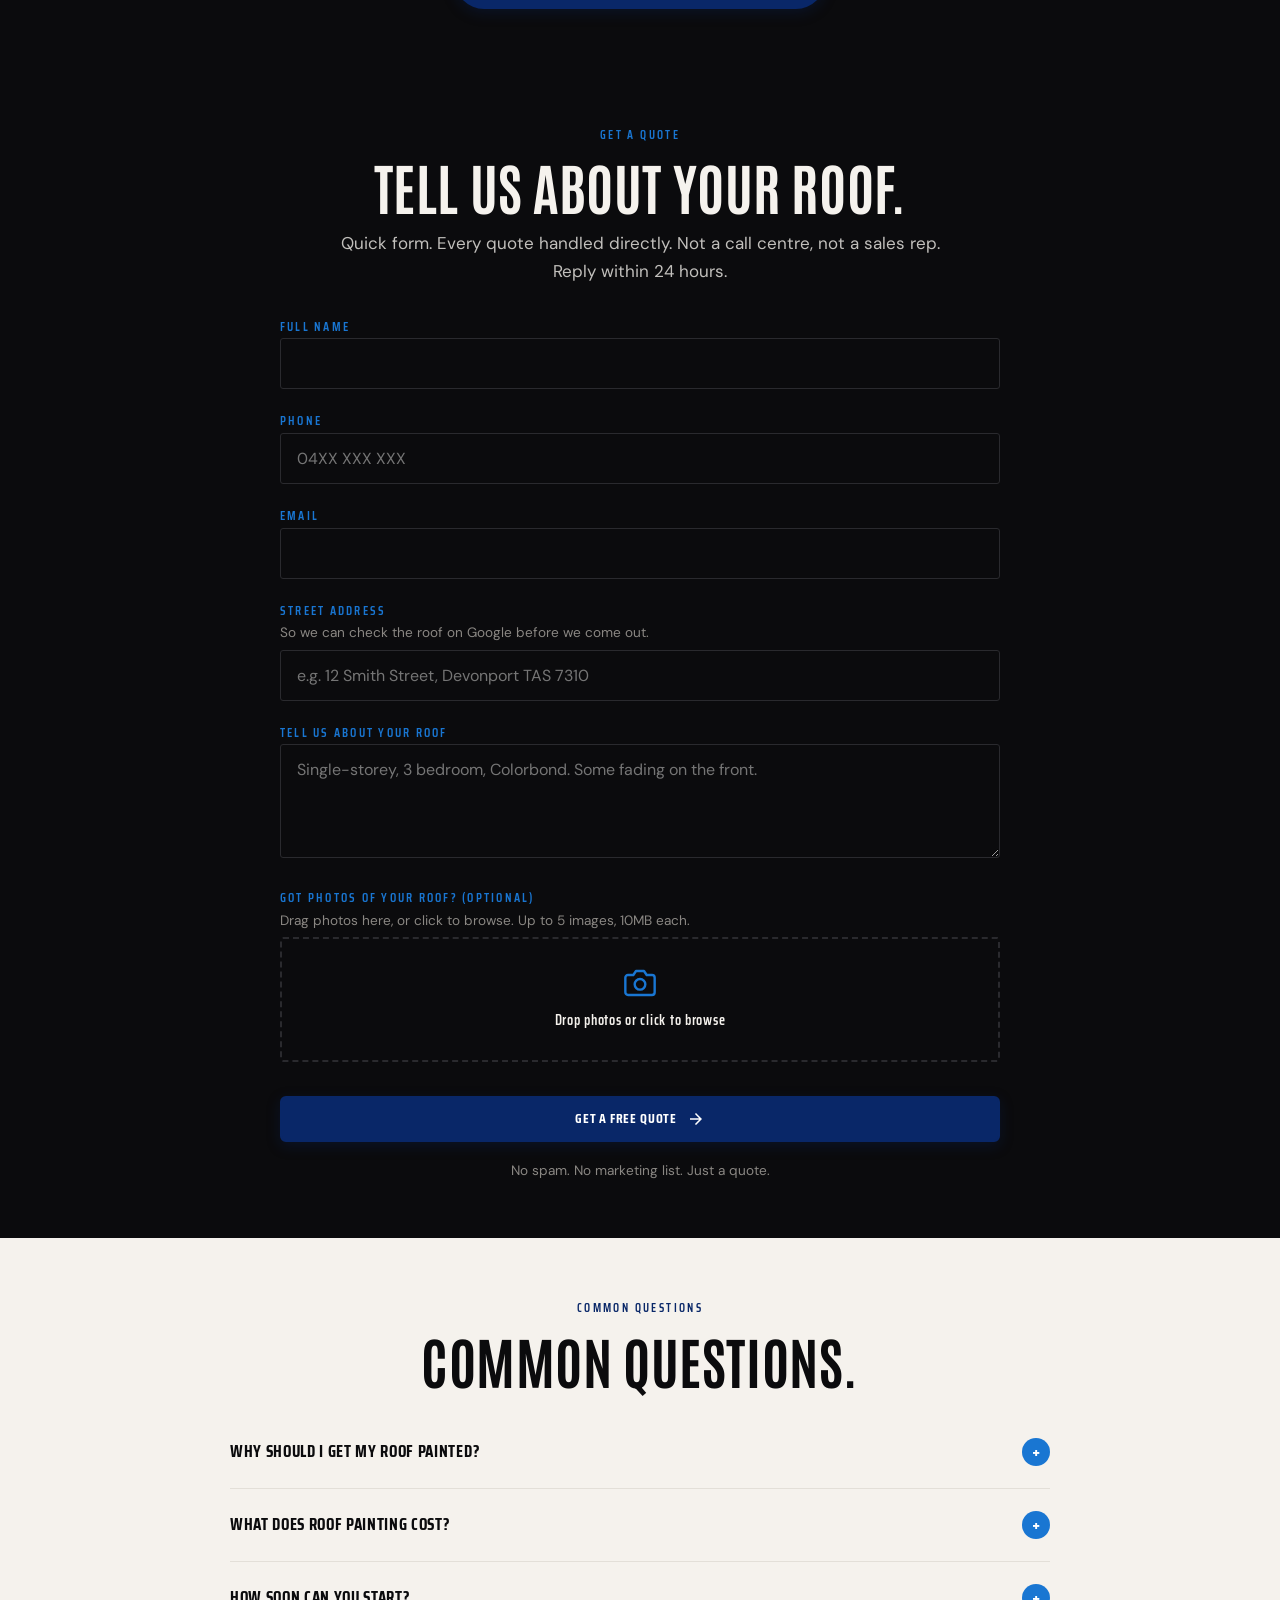
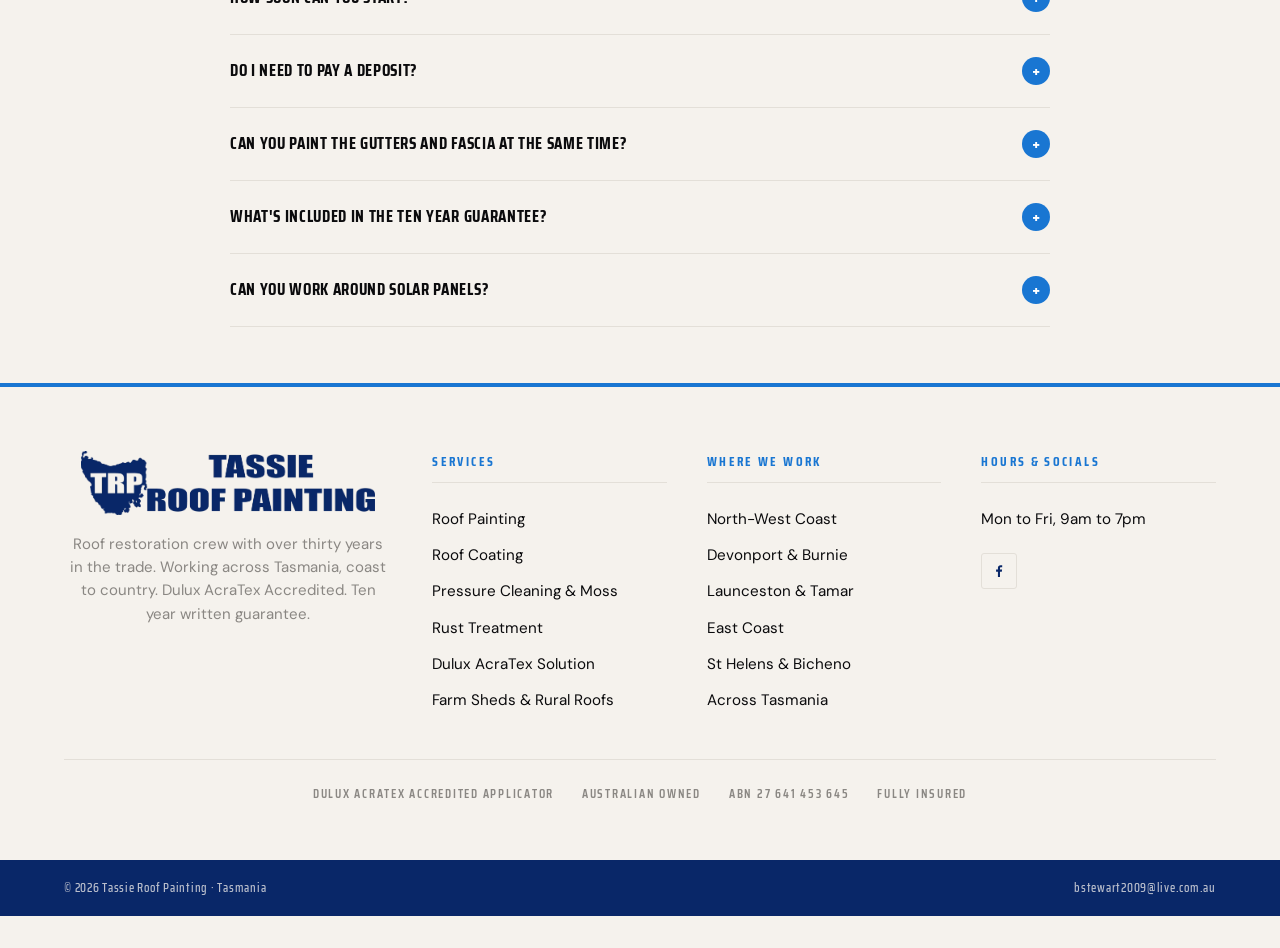
==== commit 9734de4b: "8" ====
--- a/index.html
+++ b/index.html
@@ -7,11 +7,11 @@
   <meta name="description" content="Roof painting and coatings across Tasmania. Dulux AcraTex Accredited Applicator. Ten year written warranty. From $18 per square metre. No deposit. Call 0487 509 027.">
   <meta name="keywords" content="roof painting tasmania, dulux acratex tasmania, colorbond respray tasmania, roof coating tasmania, tile roof restoration tasmania, rust treatment tasmania, farm shed painting">
 
-  <link rel="icon" type="image/png" href="images/favicon.png">
-  <link rel="icon" type="image/png" sizes="32x32" href="images/favicon.png">
-  <link rel="icon" type="image/png" sizes="192x192" href="images/favicon.png">
-  <link rel="apple-touch-icon" href="images/favicon.png">
-  <link rel="shortcut icon" href="images/favicon.png">
+  <link rel="icon" type="image/png" href="images/apple-touch-icon.png">
+  <link rel="icon" type="image/png" sizes="32x32" href="images/apple-touch-icon.png">
+  <link rel="icon" type="image/png" sizes="192x192" href="images/apple-touch-icon.png">
+  <link rel="apple-touch-icon" href="images/apple-touch-icon.png">
+  <link rel="shortcut icon" href="images/apple-touch-icon.png">
   <meta name="theme-color" content="#092768">
 
   <meta property="og:site_name" content="Tassie Roof Painting">
--- a/css/main.css
+++ b/css/main.css
@@ -3491,3 +3491,27 @@
     display: none !important;
   }
 }
+
+/* === ROUND 7 HERO FIX === desktop hero text top-anchored just below header bar */
+/* Diagnosis: a prior override set align-items:center on .hero, which vertically  */
+/* centred the text inside the 820px tall hero. Original codebase used            */
+/* align-items:flex-start with padding-top:100px to clear the header. This        */
+/* override restores that geometry.                                                */
+@media (min-width: 721px) {
+  .hero {
+    display: flex !important;
+    align-items: flex-start !important;
+    justify-content: center !important;
+    padding-top: 100px !important;
+    padding-bottom: 80px !important;
+    min-height: 820px !important;
+  }
+  .hero-content {
+    margin-top: 0 !important;
+    padding-top: 0 !important;
+    align-self: flex-start !important;
+    transform: none !important;
+    top: auto !important;
+    position: relative !important;
+  }
+}
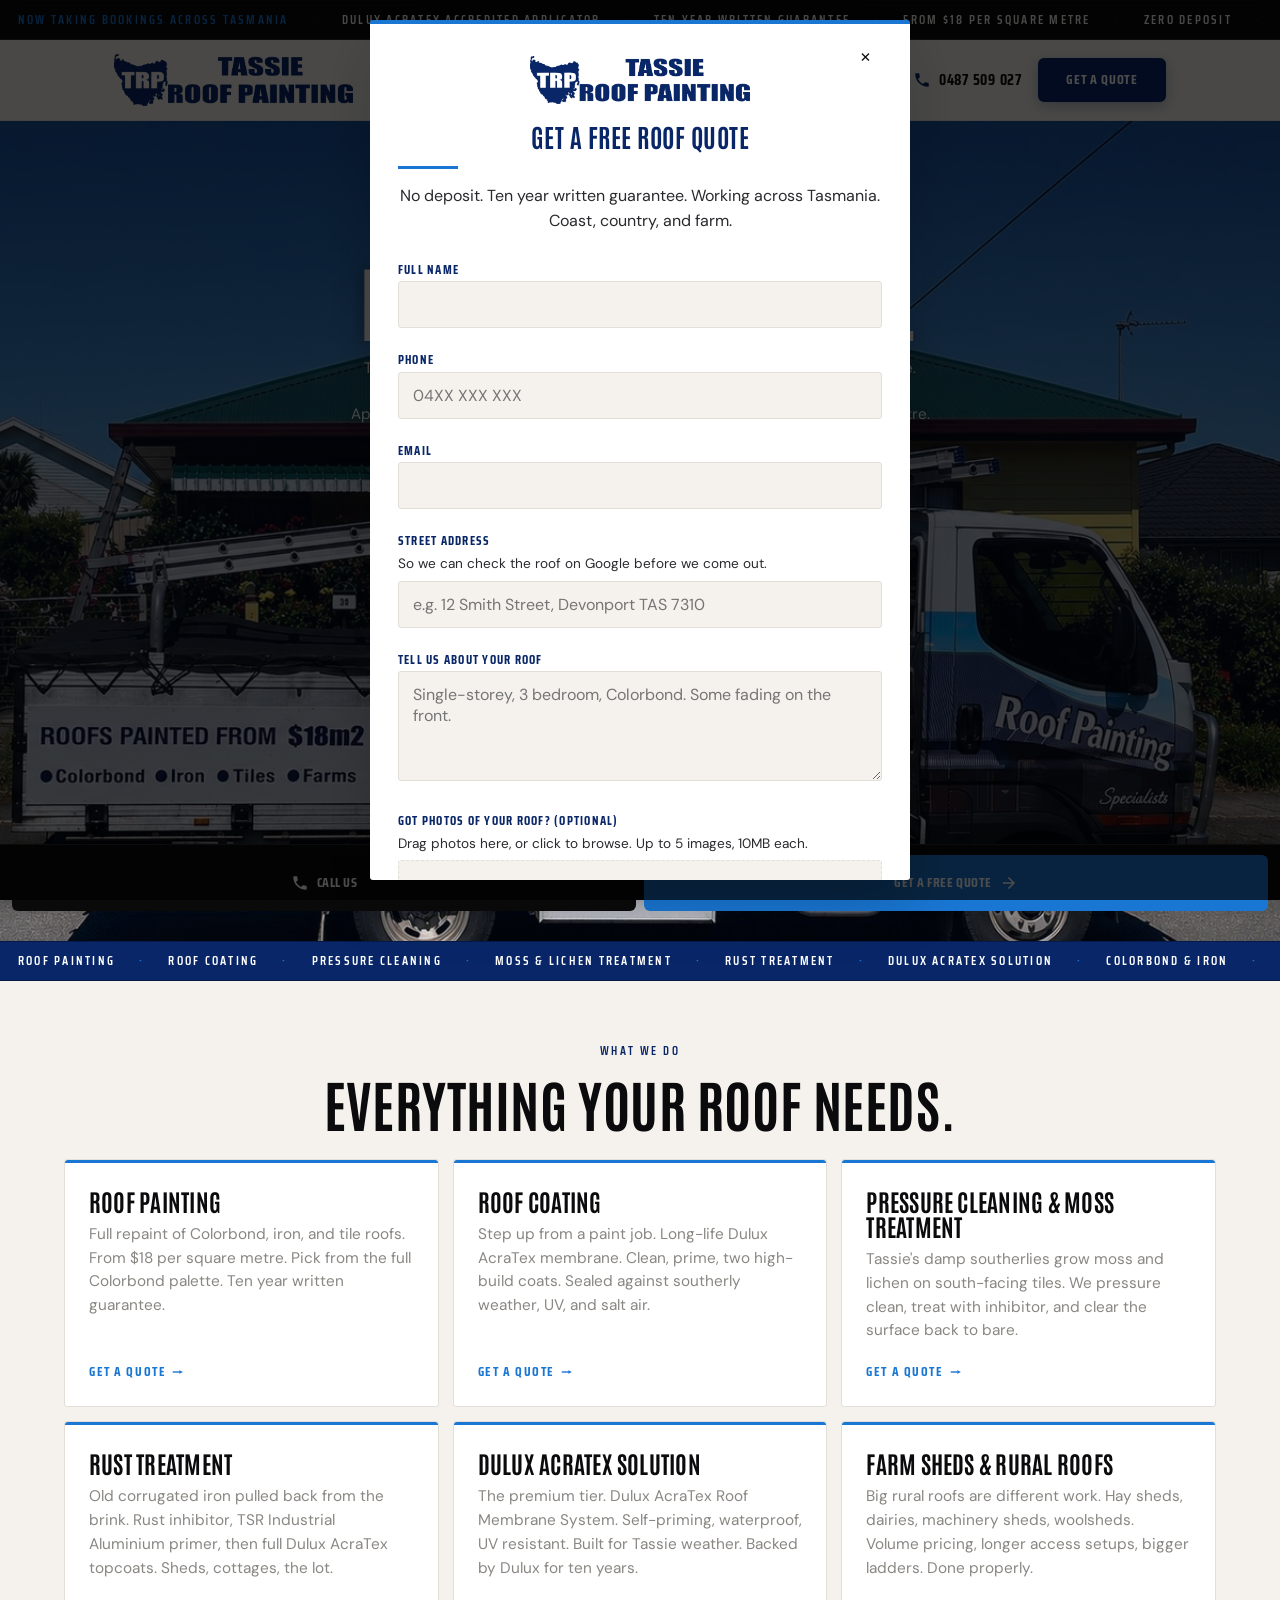
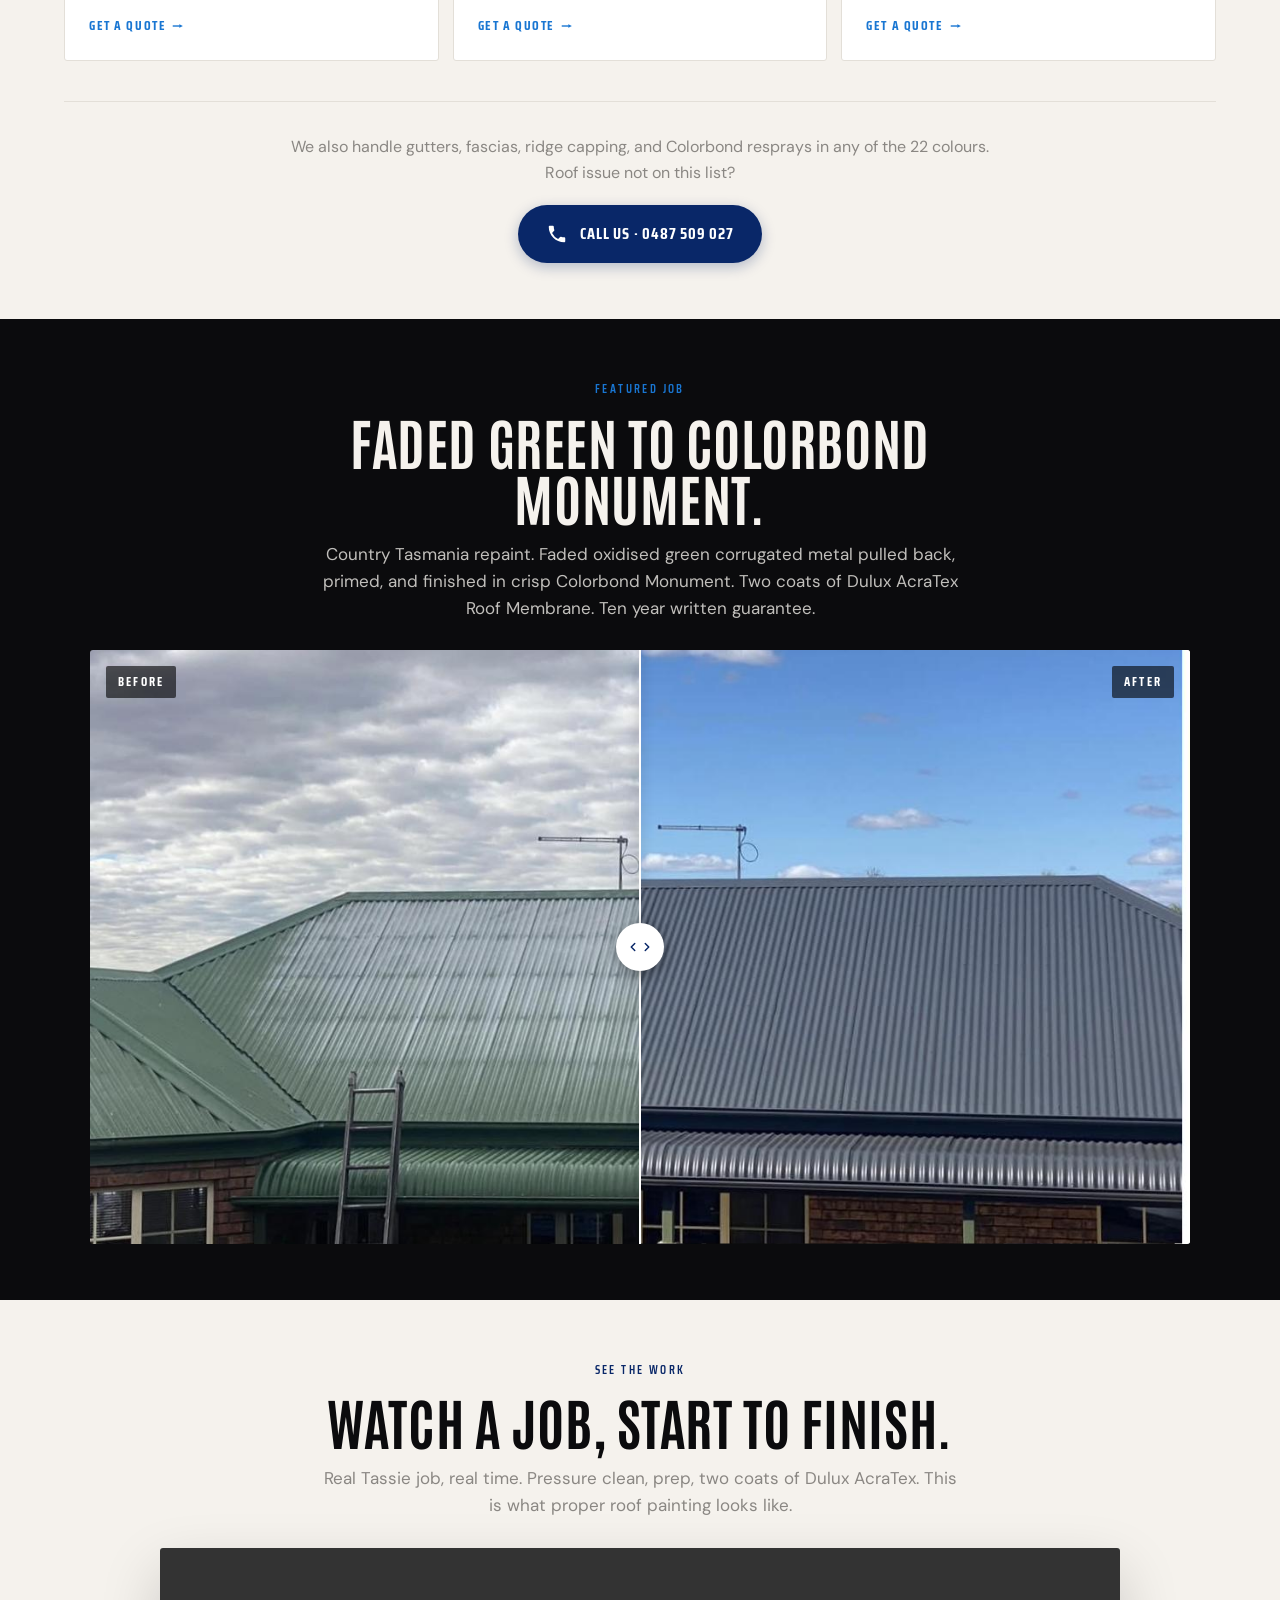
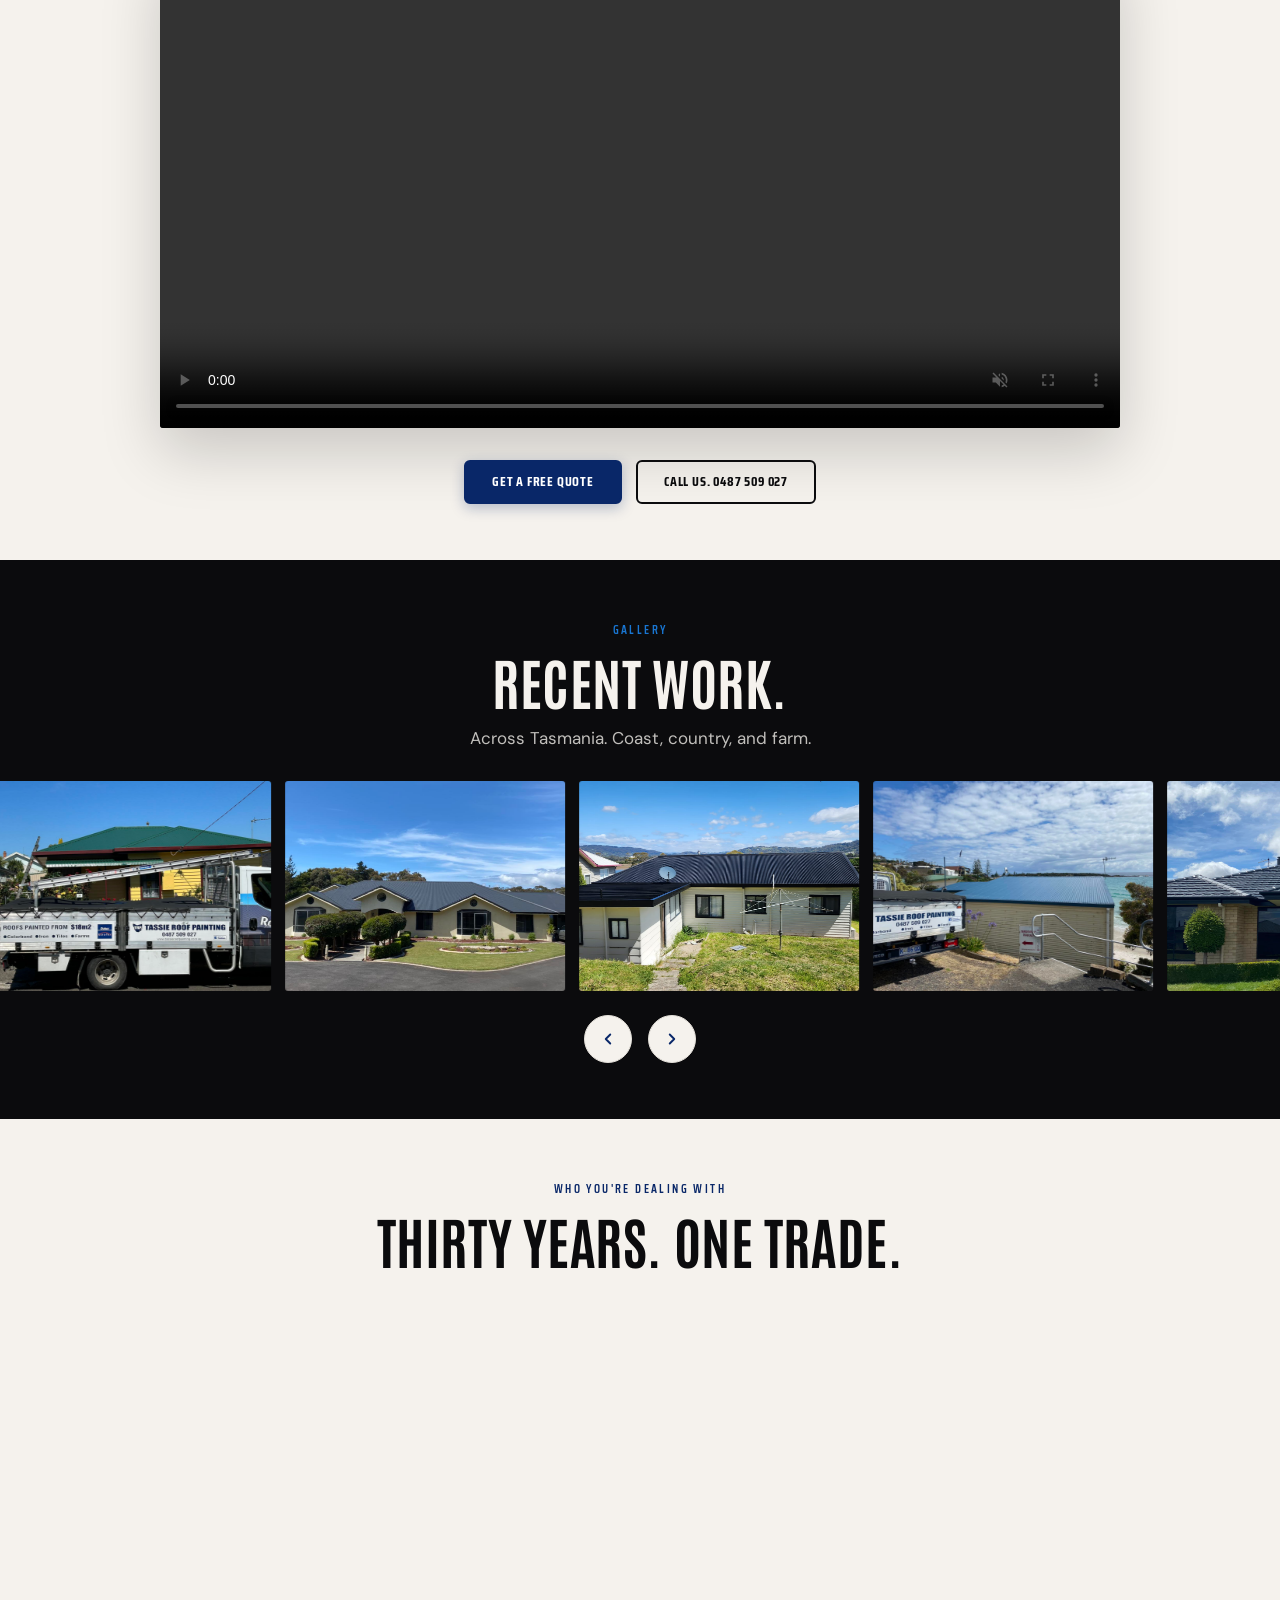
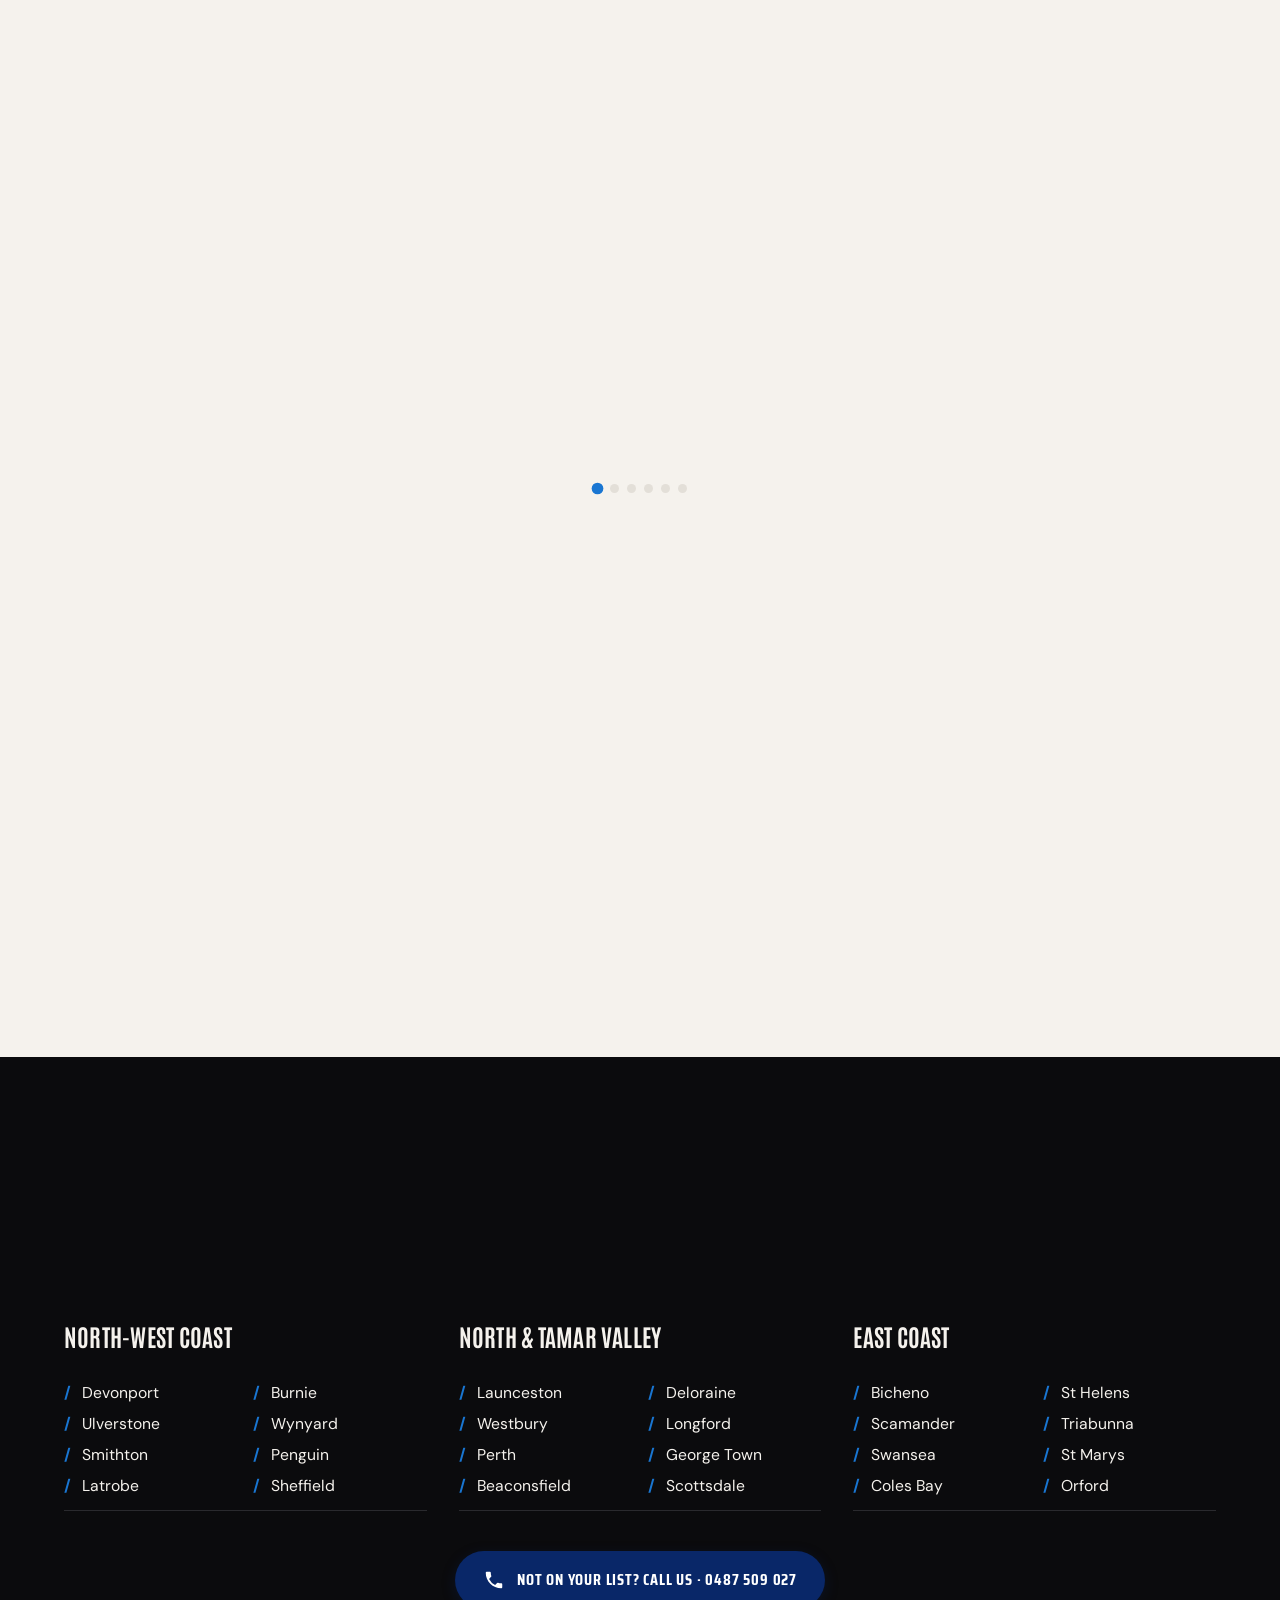
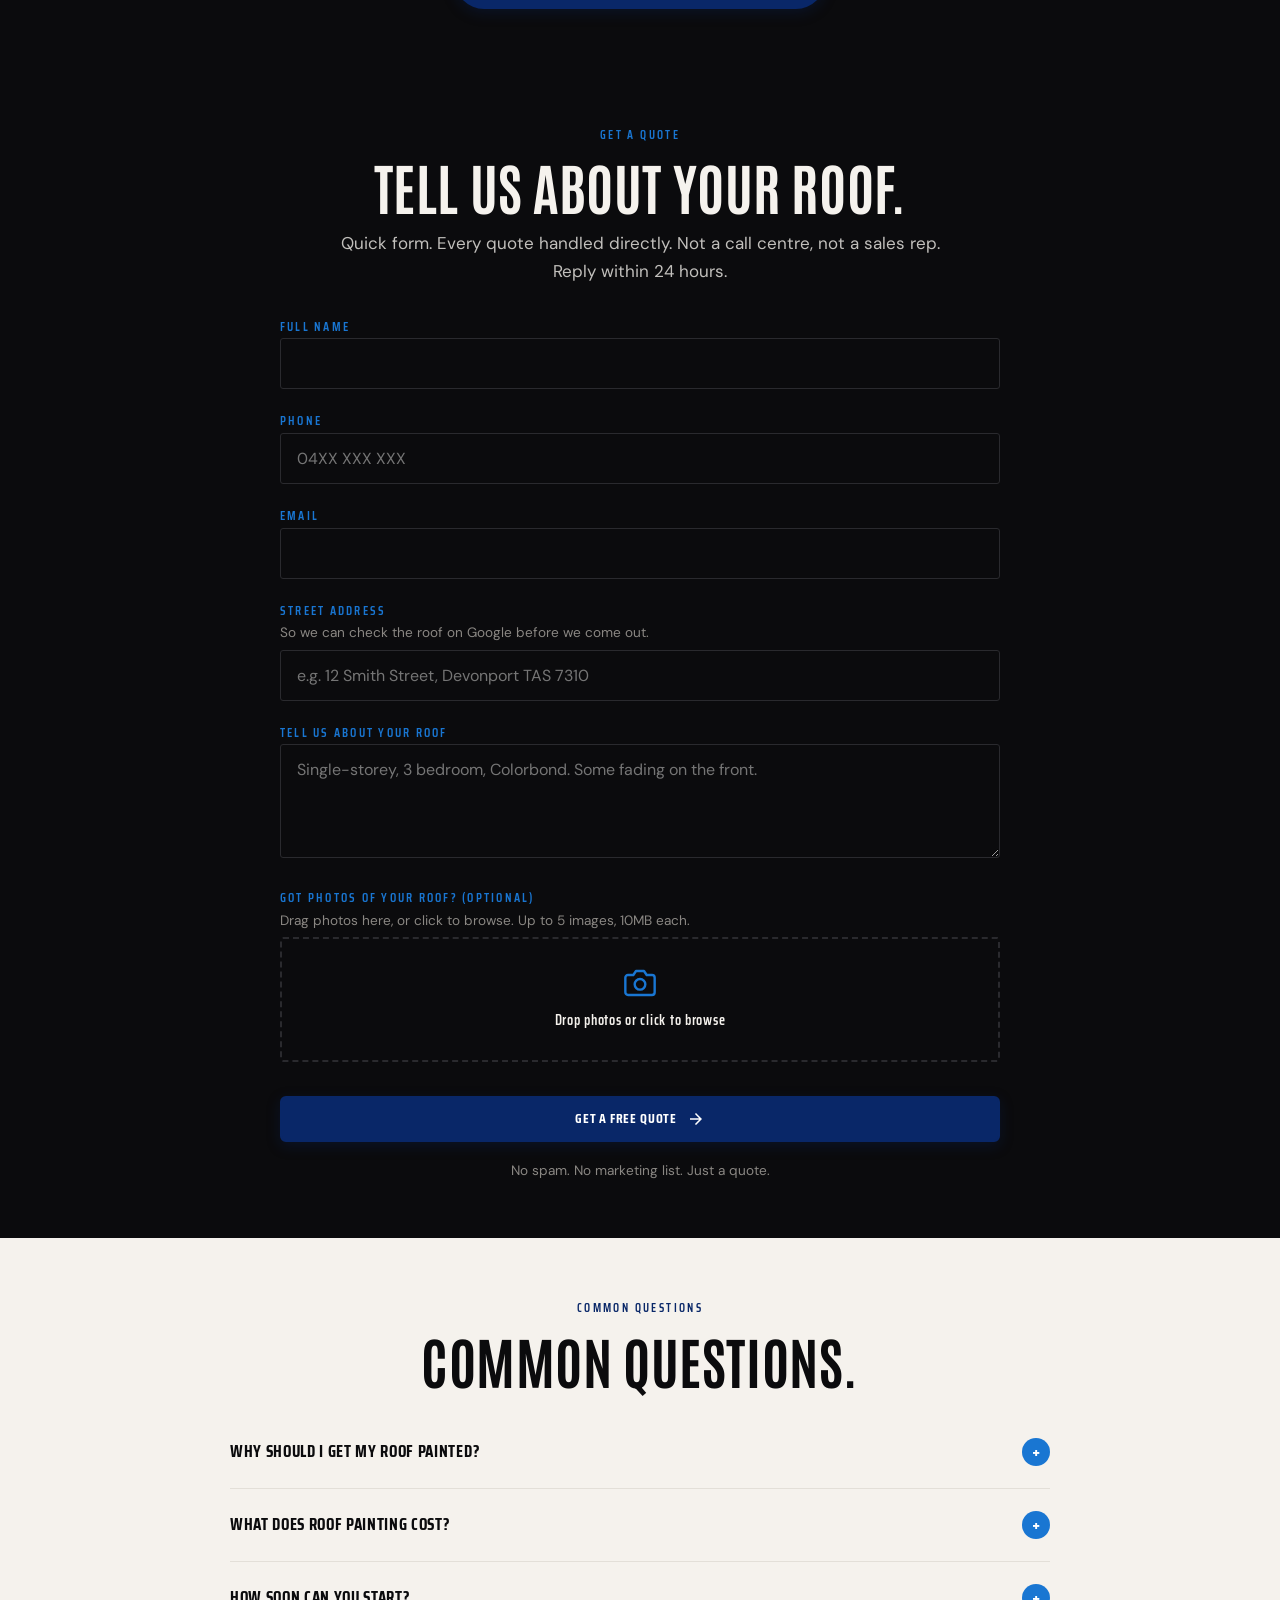
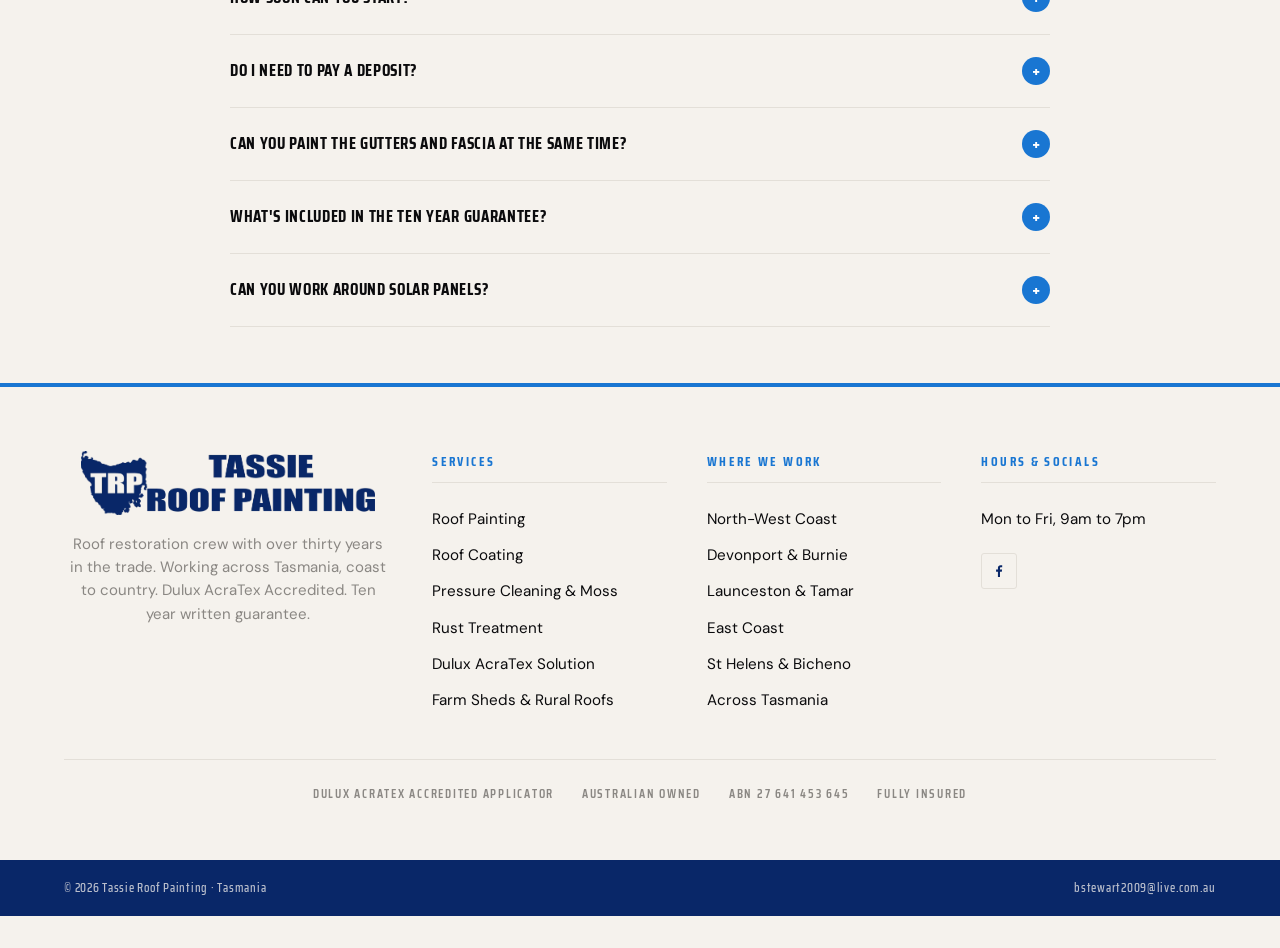
==== commit ec11749a: "10" ====
--- a/index.html
+++ b/index.html
@@ -721,7 +721,7 @@
     Call Us
   </a>
   <button type="button" class="btn btn-primary" data-open-quote>
-    Get a Quote
+    Get a Free Quote
     <svg class="arrow" viewBox="0 0 24 24" fill="currentColor" aria-hidden="true"><path d="M12 4l-1.41 1.41L16.17 11H4v2h12.17l-5.58 5.59L12 20l8-8z"/></svg>
   </button>
 </div>
--- a/css/main.css
+++ b/css/main.css
@@ -3515,3 +3515,280 @@
     position: relative !important;
   }
 }
+
+/* ============================================================
+   FINAL HERO TEXT POSITION OVERRIDE — desktop only
+   Anchors headline + paragraph to TOP of hero photo,
+   right under the header bar with 60px breathing room.
+   This rule is intentionally placed at the end of the file
+   with maximum specificity + !important to defeat every
+   prior override accumulated in Rounds 1-7.
+   ============================================================ */
+@media (min-width: 721px) {
+  section.hero,
+  section.hero[data-hero],
+  .hero {
+    display: flex !important;
+    flex-direction: row !important;
+    align-items: flex-start !important;
+    justify-content: center !important;
+    padding-top: 60px !important;
+    padding-bottom: 100px !important;
+    min-height: 820px !important;
+  }
+
+  section.hero .hero-content,
+  section.hero > .hero-content,
+  .hero-content[data-hero-content],
+  .hero-content {
+    margin-top: 0 !important;
+    margin-bottom: 0 !important;
+    padding-top: 0 !important;
+    padding-bottom: 0 !important;
+    align-self: flex-start !important;
+    transform: none !important;
+    top: 0 !important;
+    position: relative !important;
+  }
+
+  .hero-content .hero-top,
+  .hero-content .hero-bottom {
+    margin-top: 0 !important;
+    padding-top: 0 !important;
+  }
+}
+
+/* ============================================================
+   FINAL BUTTON UNIFORMITY OVERRIDE
+   - Removes white border from sticky mobile Call Us button
+   - Strips fixed-width rules from Round 6 (watch-cta, hero-bottom-bar)
+   - Forces every button to size to its own content with identical
+     padding (12px 26px) and border-radius (6px) so the text-to-edge
+     ratio is the same on every button regardless of text length.
+   ============================================================ */
+
+/* 1. Sticky mobile Call Us — kill the white border */
+.sticky-mobile-cta .btn-outline-light,
+.sticky-mobile-cta a.btn-outline-light,
+.sticky-mobile-cta a[href^="tel"],
+.sticky-mobile-cta .btn-outline-dark {
+  border: none !important;
+  border-color: transparent !important;
+  box-shadow: none !important;
+}
+
+/* 2. Strip ALL forced widths from earlier rounds — buttons size to content */
+.btn,
+button.btn,
+a.btn,
+input[type="submit"].btn,
+.cta-button,
+.watch-section .watch-cta .btn,
+.watch-cta .btn,
+.hero-bottom-bar .btn,
+.hero-ctas .btn,
+.areas .btn,
+.areas-cta .btn,
+section.areas .btn,
+.lead-popup .btn,
+.modal .btn,
+.quote-form button {
+  flex: 0 0 auto !important;
+  min-width: 0 !important;
+  max-width: none !important;
+  width: auto !important;
+}
+
+/* 3. Universal button geometry — same padding + radius everywhere */
+.btn,
+button.btn,
+a.btn,
+input[type="submit"].btn,
+.cta-button {
+  border-radius: 6px !important;
+  padding: 12px 26px !important;
+  font-size: 0.85rem !important;
+  font-weight: 700 !important;
+  letter-spacing: 0.06em !important;
+  text-transform: uppercase !important;
+  line-height: 1.2 !important;
+  min-height: 44px !important;
+  white-space: nowrap !important;
+  display: inline-flex !important;
+  align-items: center !important;
+  justify-content: center !important;
+  text-align: center !important;
+  border-width: 2px !important;
+  box-sizing: border-box !important;
+}
+
+/* 4. Sticky mobile CTA — buttons still split 50/50 across the bar
+   (this is a layout requirement, not a fixed-width forcing) */
+.sticky-mobile-cta .btn,
+.sticky-mobile-cta a.btn {
+  flex: 1 1 50% !important;
+  font-size: 0.78rem !important;
+  padding: 14px 14px !important;
+  letter-spacing: 0.04em !important;
+  border-radius: 0 !important;
+}
+
+/* 5. Watch CTA pair + Hero bottom bar — flex centered group, buttons size to content */
+.watch-cta,
+.watch-section .watch-cta {
+  display: flex !important;
+  gap: 14px !important;
+  justify-content: center !important;
+  align-items: center !important;
+  flex-wrap: wrap !important;
+}
+@media (min-width: 721px) {
+  .hero-bottom-bar {
+    display: flex !important;
+    gap: 14px !important;
+    justify-content: center !important;
+    align-items: center !important;
+    flex-wrap: nowrap !important;
+  }
+}
+
+/* ============================================================
+   FINAL ROUND 7 CSS — header mobile CTA hidden, sticky CTA
+   redesigned 50/50 black+blue, all buttons truly uniform.
+   Placed at end of file with high specificity + !important
+   to defeat every prior override.
+   ============================================================ */
+
+/* 1. HIDE the header "Get a Quote" button on MOBILE only */
+@media (max-width: 720px) {
+  header .btn-primary,
+  .site-header .btn-primary,
+  header [data-open-quote],
+  .header [data-open-quote],
+  nav .btn-primary,
+  .nav-actions .btn-primary,
+  .header-actions .btn-primary,
+  .header-cta {
+    display: none !important;
+  }
+}
+
+/* 2. STICKY CTA — 50/50, black left + blue right, no borders, white text */
+.sticky-cta,
+div.sticky-cta {
+  display: flex !important;
+  flex-direction: row !important;
+  gap: 8px !important;
+  padding: 10px 12px !important;
+  align-items: stretch !important;
+  justify-content: stretch !important;
+}
+.sticky-cta > a,
+.sticky-cta > button,
+.sticky-cta .btn,
+.sticky-cta a.btn,
+.sticky-cta button.btn {
+  flex: 1 1 50% !important;
+  width: 50% !important;
+  min-width: 0 !important;
+  max-width: none !important;
+  border: none !important;
+  border-color: transparent !important;
+  border-radius: 6px !important;
+  padding: 14px 16px !important;
+  font-size: 0.85rem !important;
+  font-weight: 700 !important;
+  letter-spacing: 0.04em !important;
+  text-transform: uppercase !important;
+  display: inline-flex !important;
+  align-items: center !important;
+  justify-content: center !important;
+  gap: 8px !important;
+  text-decoration: none !important;
+  box-shadow: none !important;
+  text-align: center !important;
+  white-space: nowrap !important;
+  min-height: 48px !important;
+  box-sizing: border-box !important;
+}
+/* Left button (Call Us) — solid black, white text, phone icon */
+.sticky-cta a[href^="tel"],
+.sticky-cta a.btn-outline-light,
+.sticky-cta a.btn-outline-dark {
+  background: #0a0a0a !important;
+  color: #ffffff !important;
+}
+.sticky-cta a[href^="tel"] svg,
+.sticky-cta a.btn-outline-light svg {
+  fill: #ffffff !important;
+  width: 18px !important;
+  height: 18px !important;
+  flex-shrink: 0 !important;
+}
+/* Right button (Get a Free Quote) — solid blue, white text, arrow icon */
+.sticky-cta button.btn-primary,
+.sticky-cta button[data-open-quote] {
+  background: var(--accent, #1A3A7A) !important;
+  color: #ffffff !important;
+}
+.sticky-cta button.btn-primary svg,
+.sticky-cta button[data-open-quote] svg {
+  fill: #ffffff !important;
+  width: 18px !important;
+  height: 18px !important;
+  flex-shrink: 0 !important;
+}
+
+/* 3. UNIVERSAL BUTTON UNIFORMITY — every button on the site, same shape */
+.btn,
+button.btn,
+a.btn,
+input[type="submit"].btn,
+input[type="button"].btn,
+.cta-button,
+.lead-popup .btn,
+.lead-popup button,
+.lead-popup-cta,
+.modal .btn,
+.modal button,
+.quote-form button,
+.quote-form input[type="submit"],
+.watch-section .watch-cta .btn,
+.watch-cta .btn,
+.hero-bottom-bar .btn,
+.hero-ctas .btn,
+.areas .btn,
+section.areas .btn,
+header .btn,
+.site-header .btn {
+  border-radius: 6px !important;
+  padding: 12px 26px !important;
+  font-size: 0.85rem !important;
+  font-weight: 700 !important;
+  letter-spacing: 0.06em !important;
+  text-transform: uppercase !important;
+  line-height: 1.2 !important;
+  min-height: 44px !important;
+  white-space: nowrap !important;
+  display: inline-flex !important;
+  align-items: center !important;
+  justify-content: center !important;
+  text-align: center !important;
+  border-width: 2px !important;
+  box-sizing: border-box !important;
+  flex: 0 0 auto !important;
+  min-width: 0 !important;
+  max-width: none !important;
+  width: auto !important;
+}
+
+/* Sticky CTA overrides the universal sizing — re-assert its rules win */
+.sticky-cta .btn,
+.sticky-cta a.btn,
+.sticky-cta button.btn {
+  flex: 1 1 50% !important;
+  width: 50% !important;
+  border-radius: 6px !important;
+  padding: 14px 16px !important;
+  min-height: 48px !important;
+}
